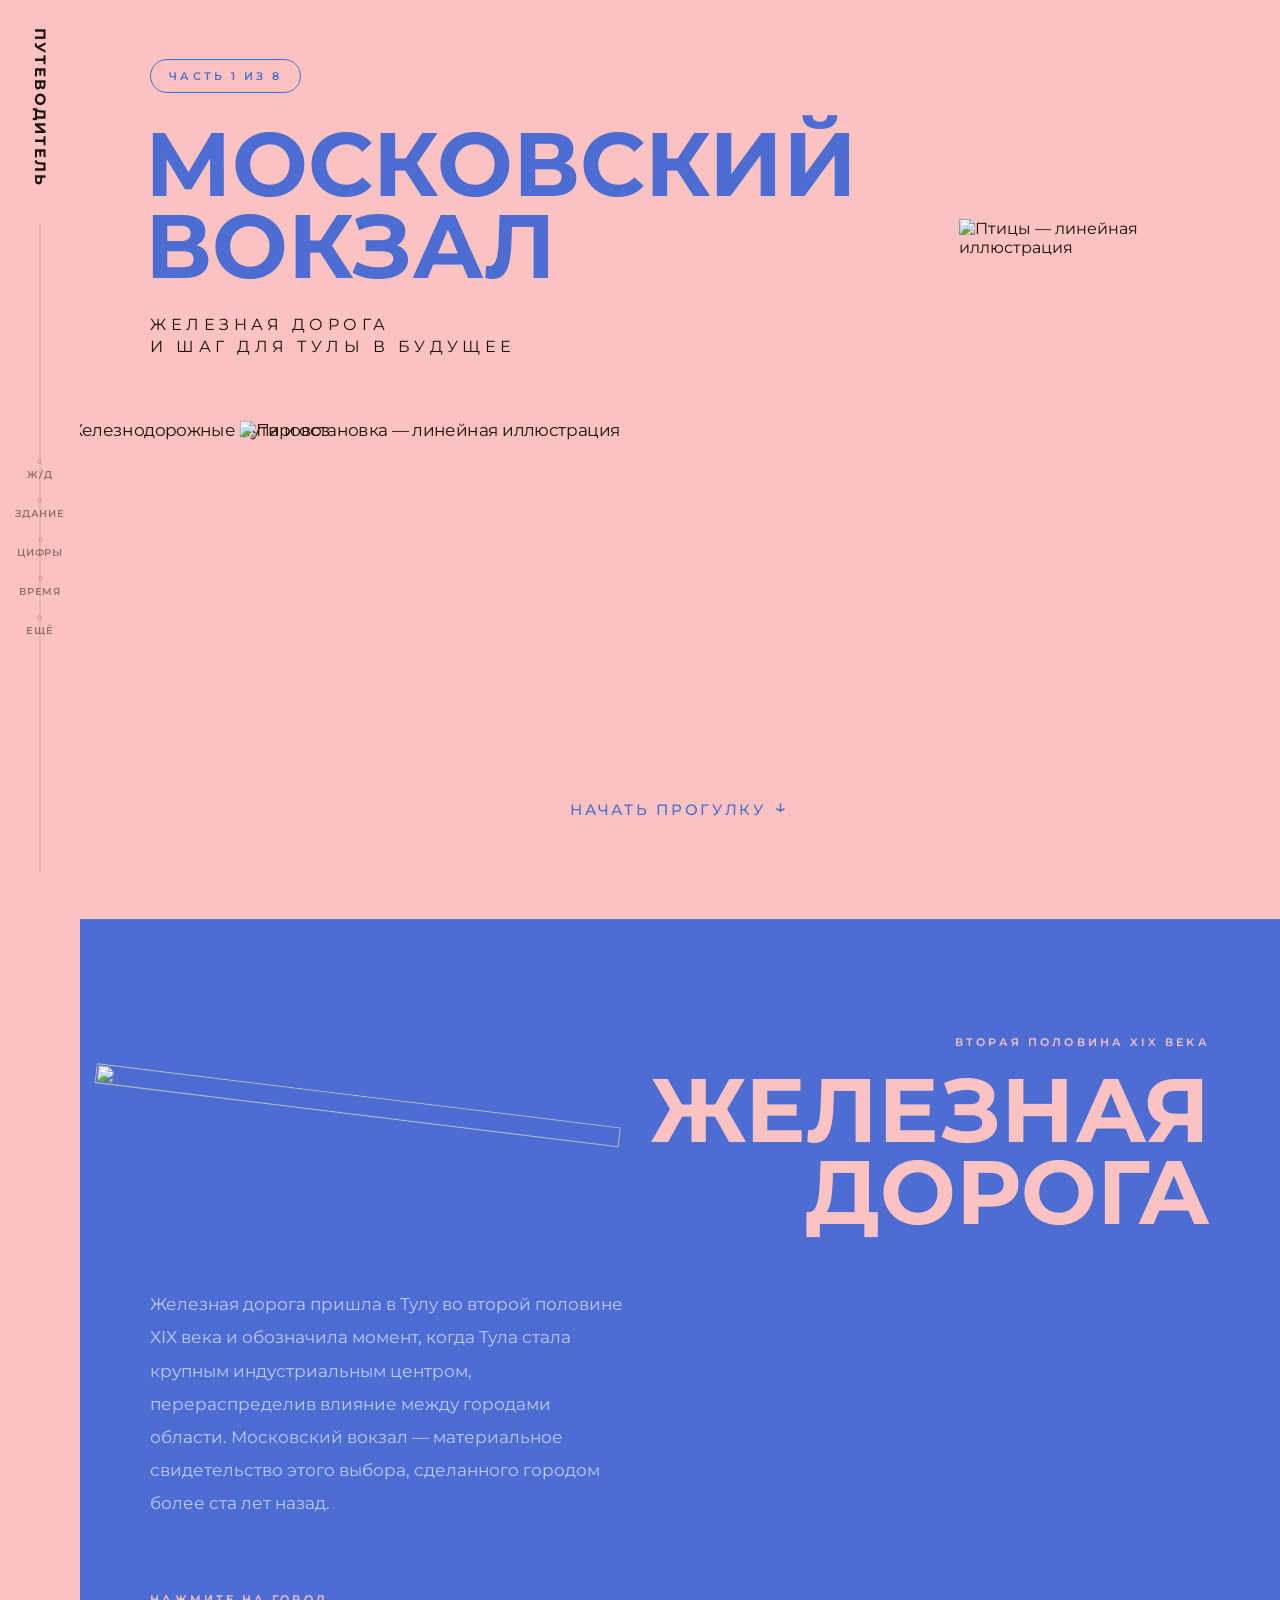
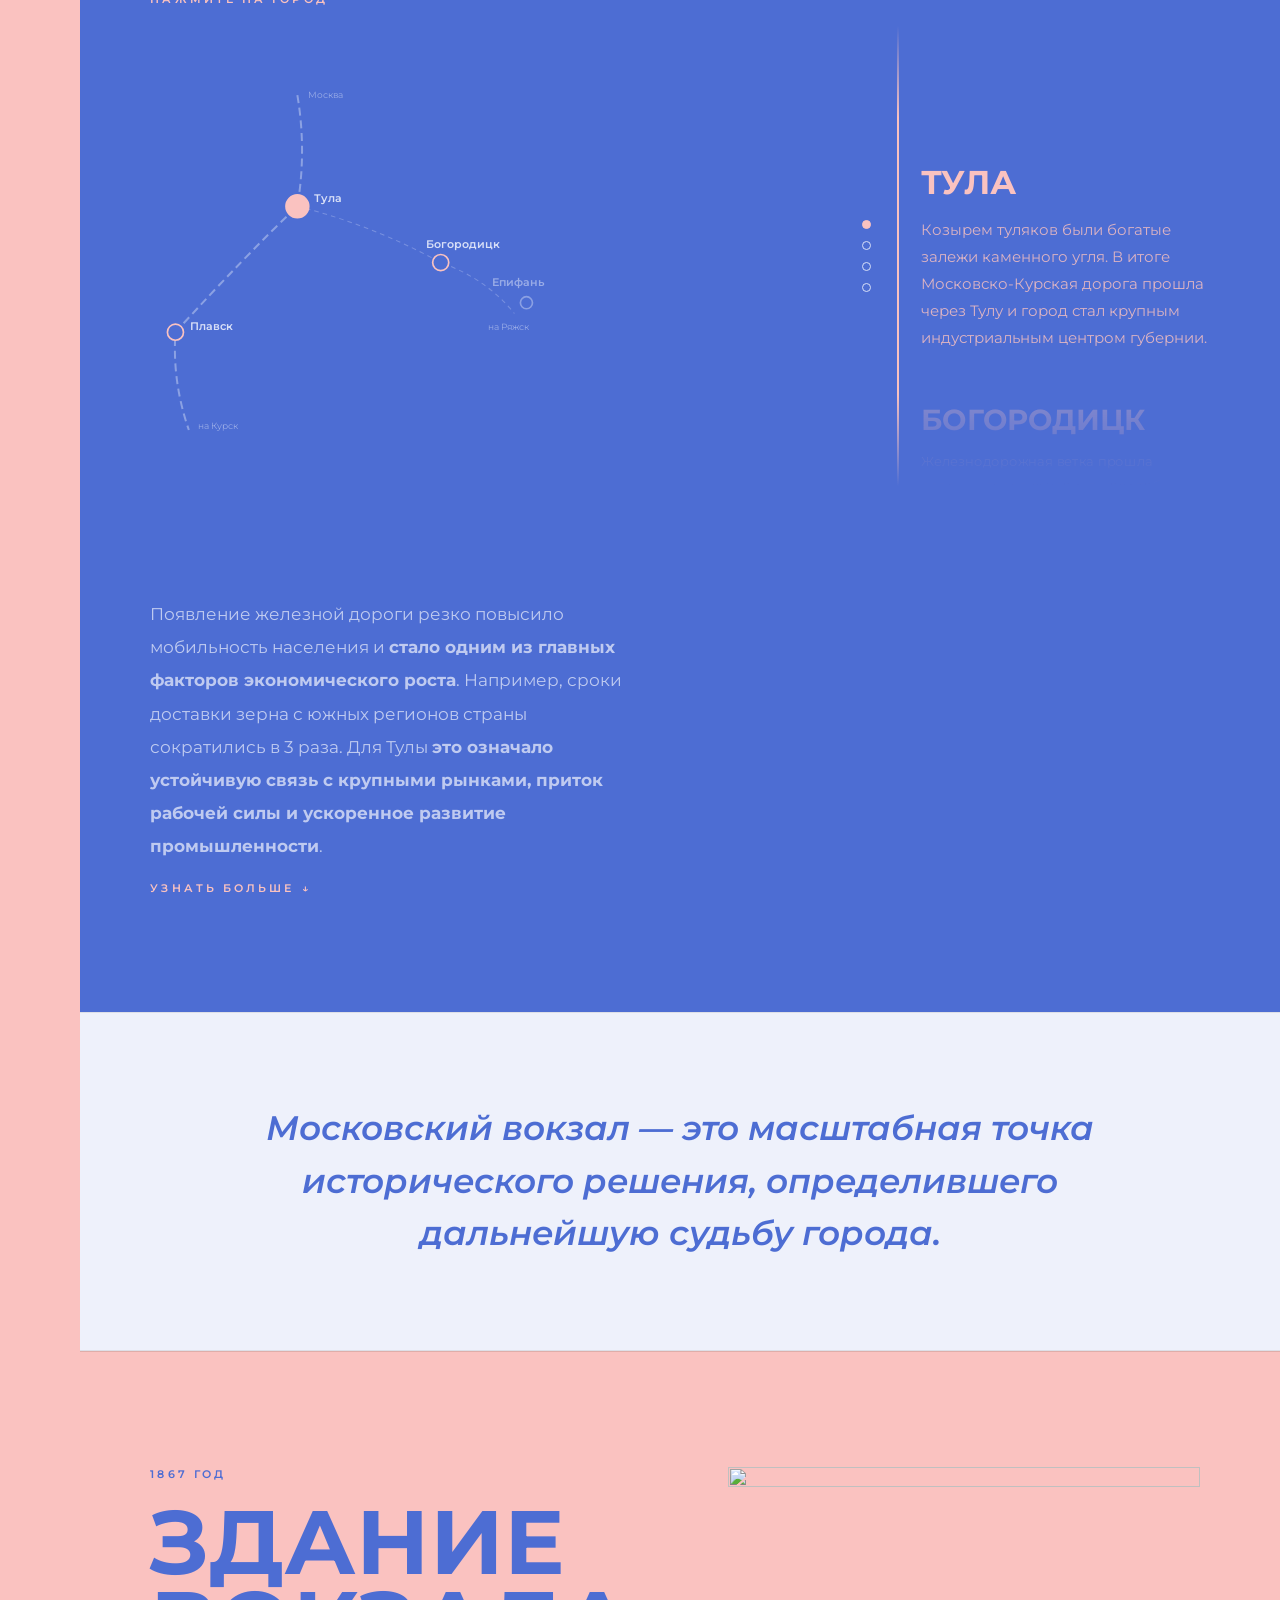
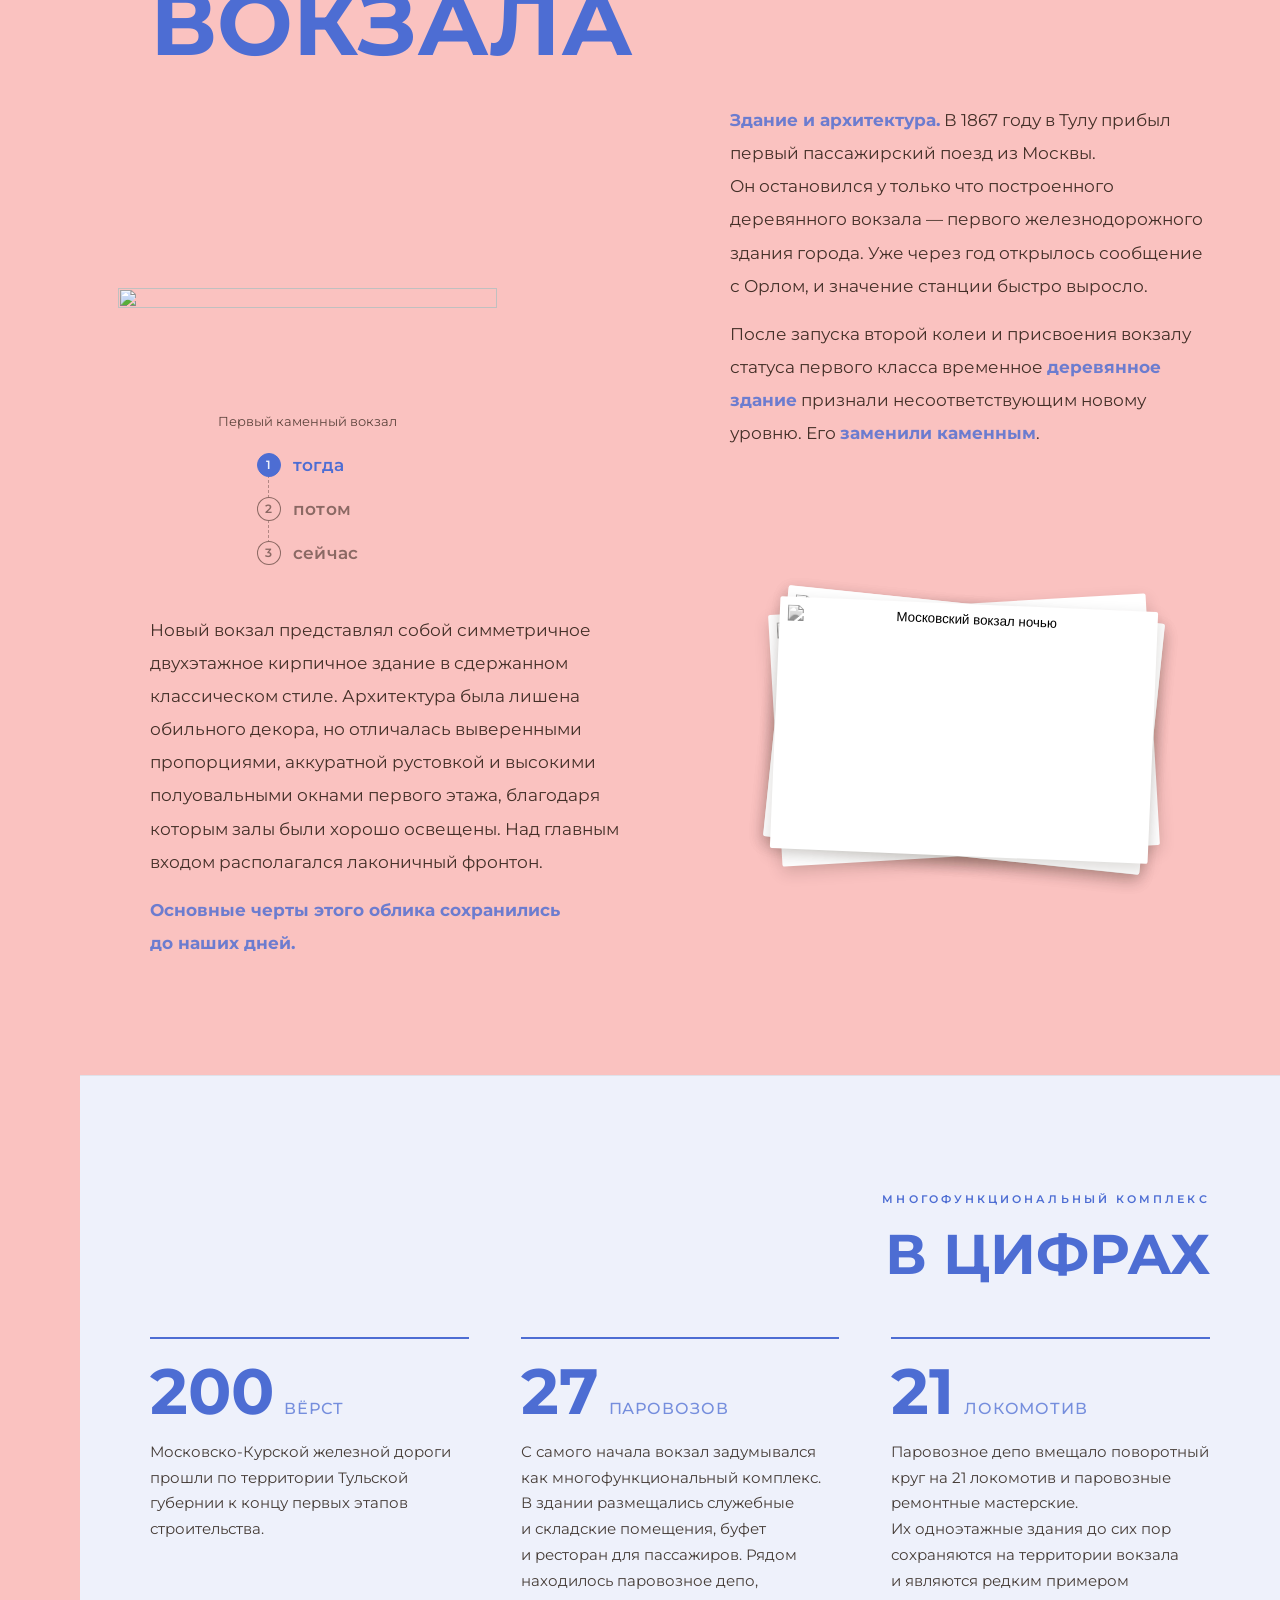
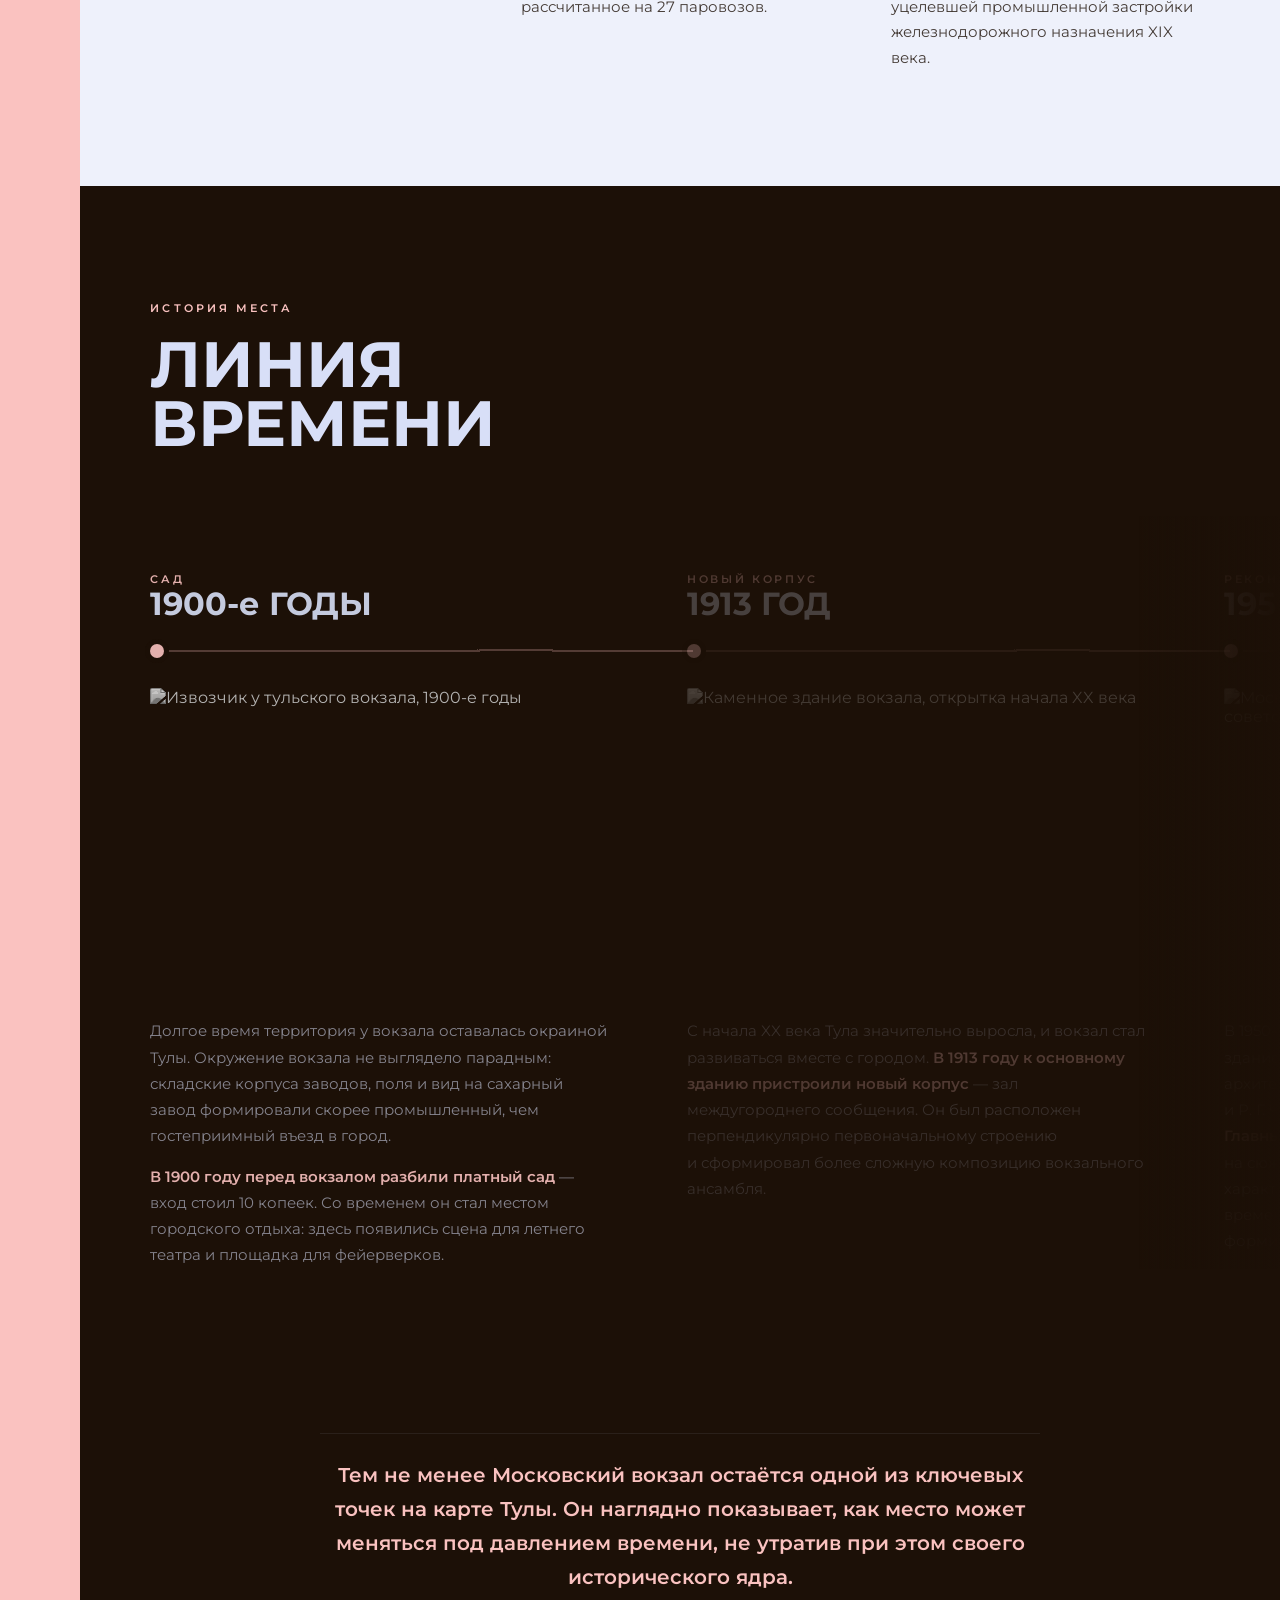
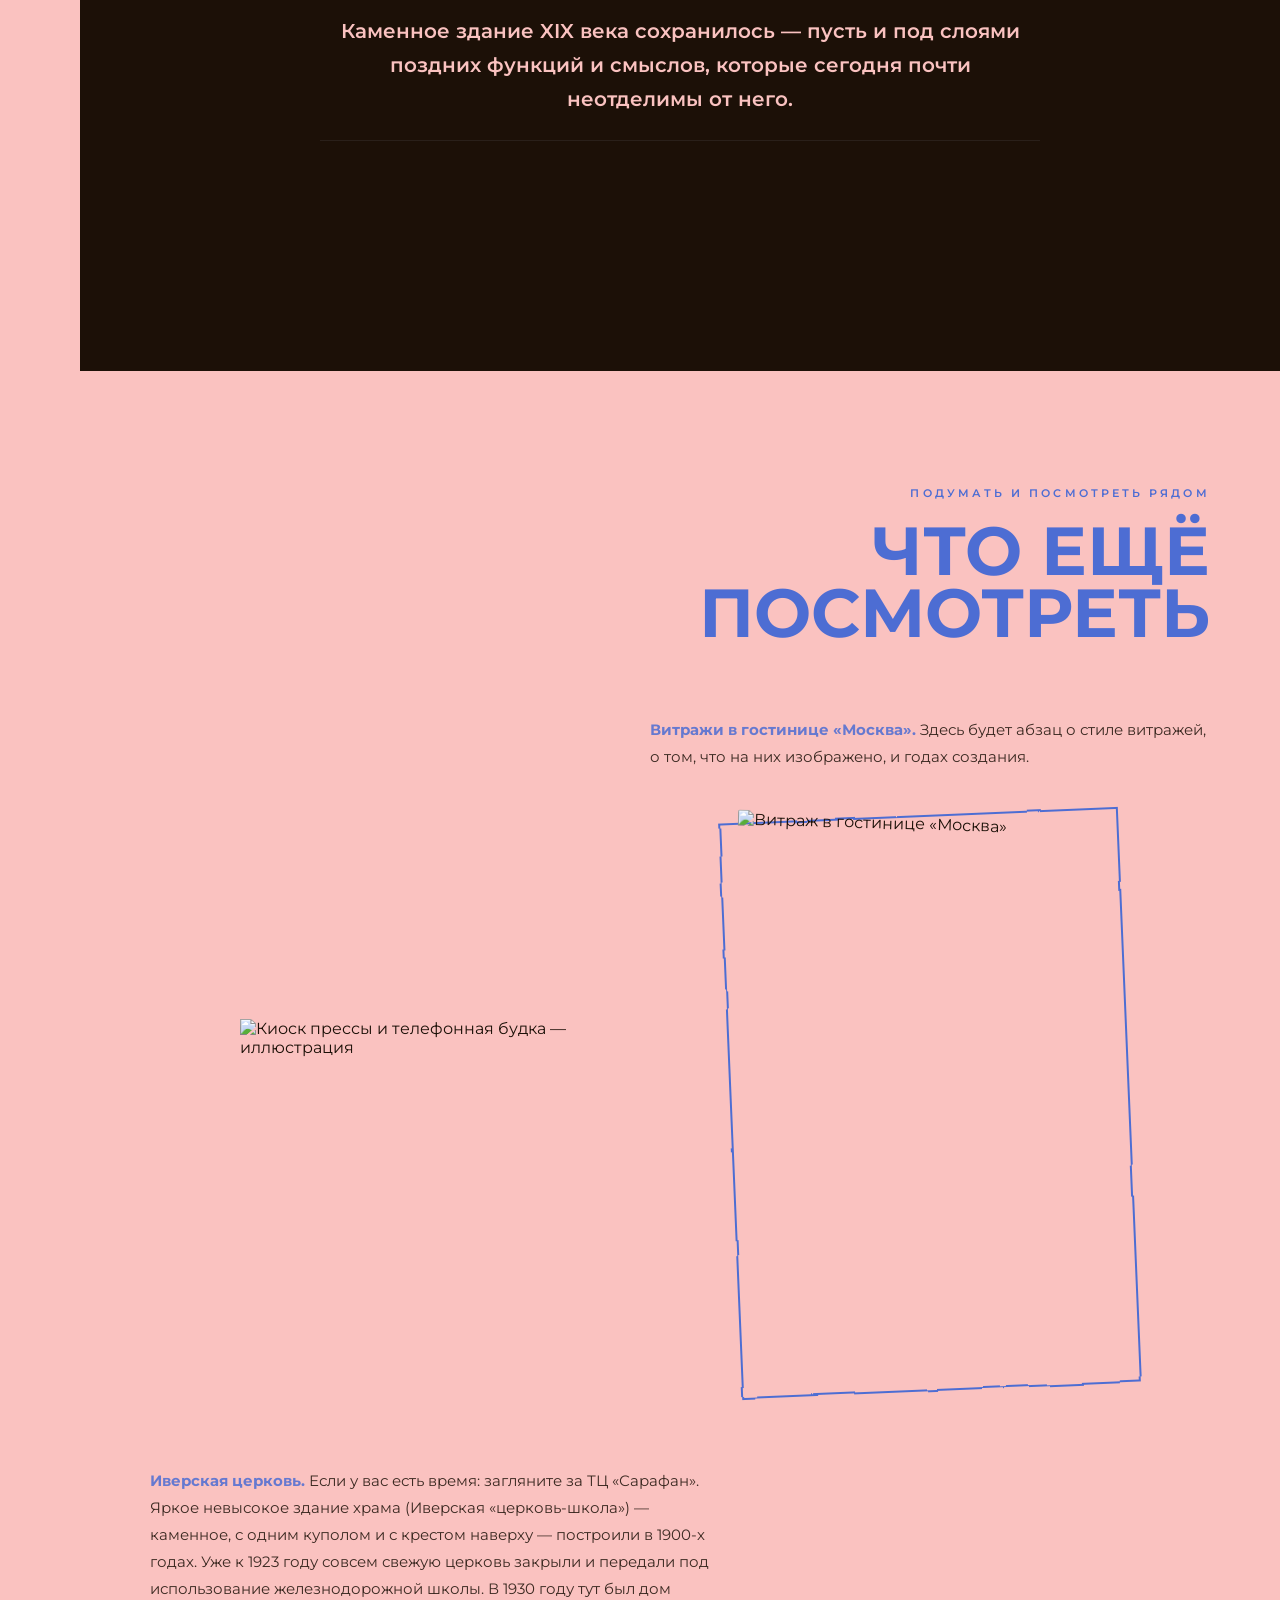
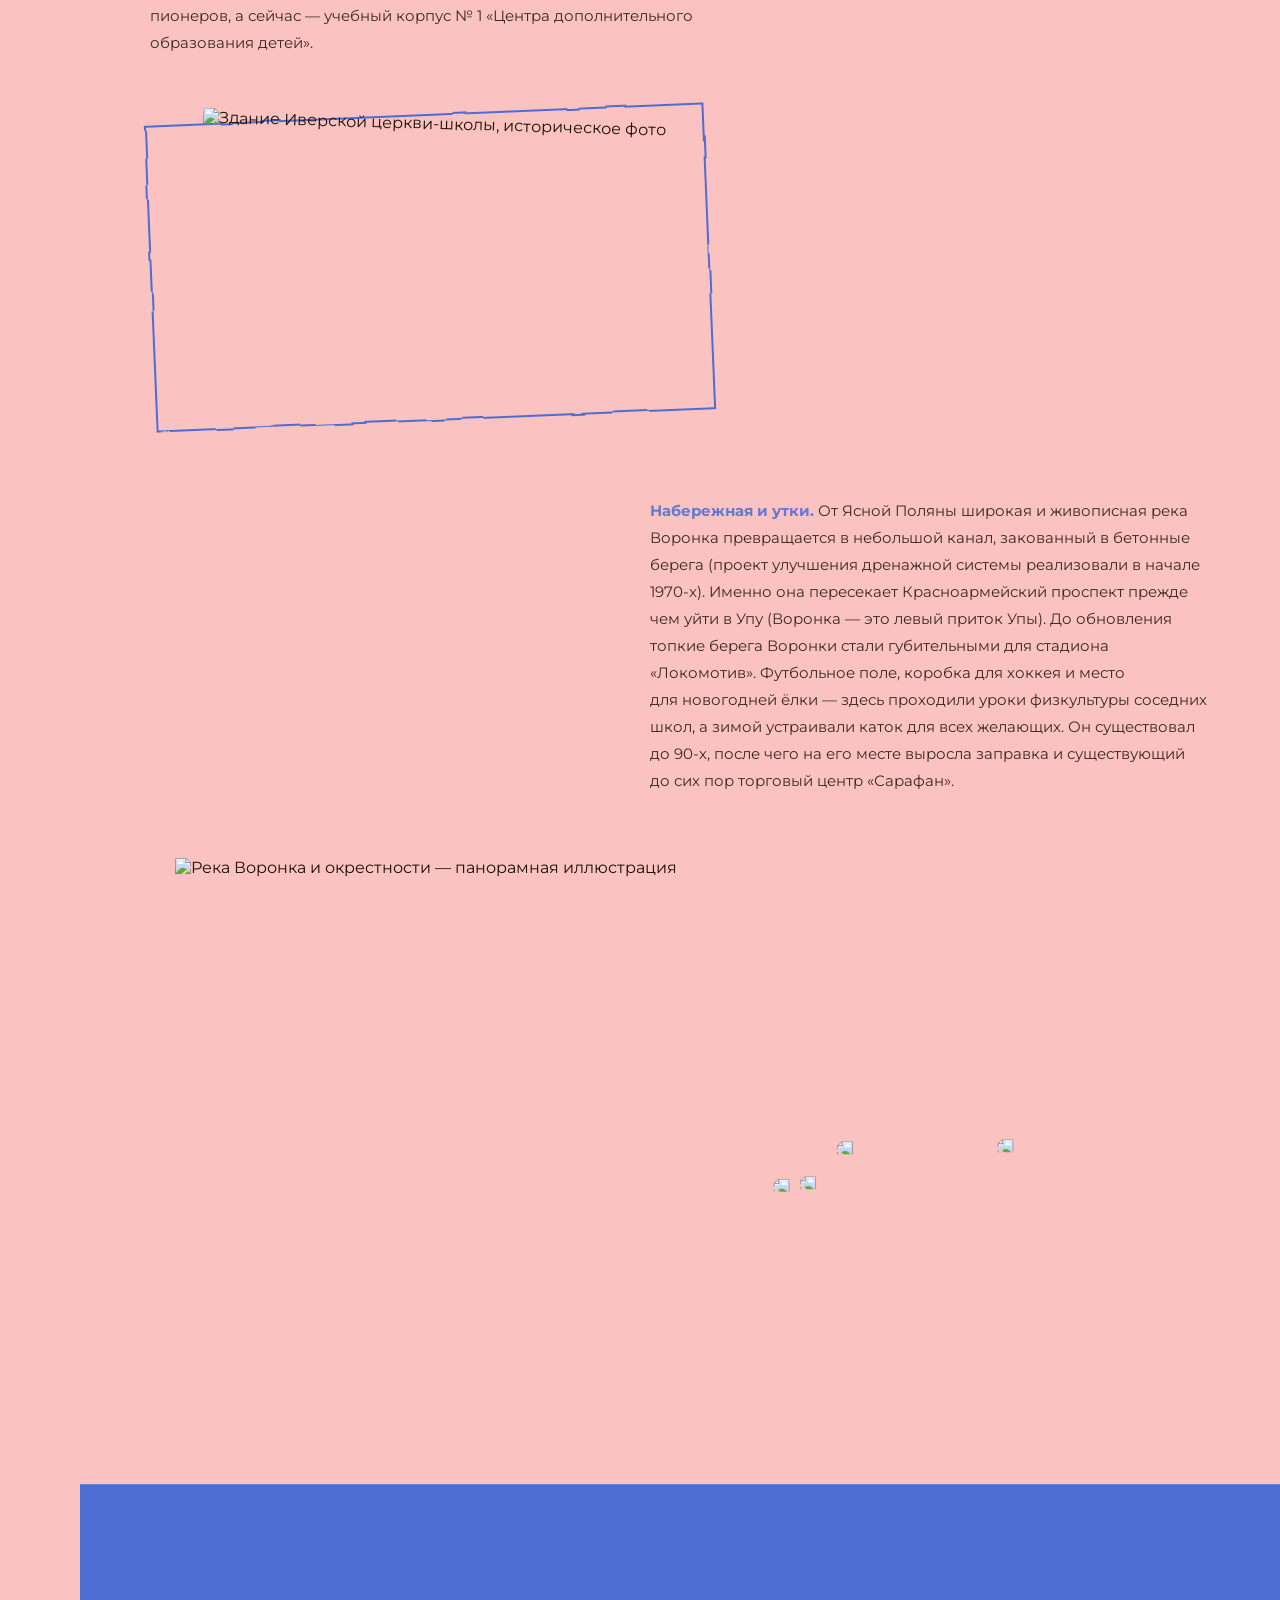
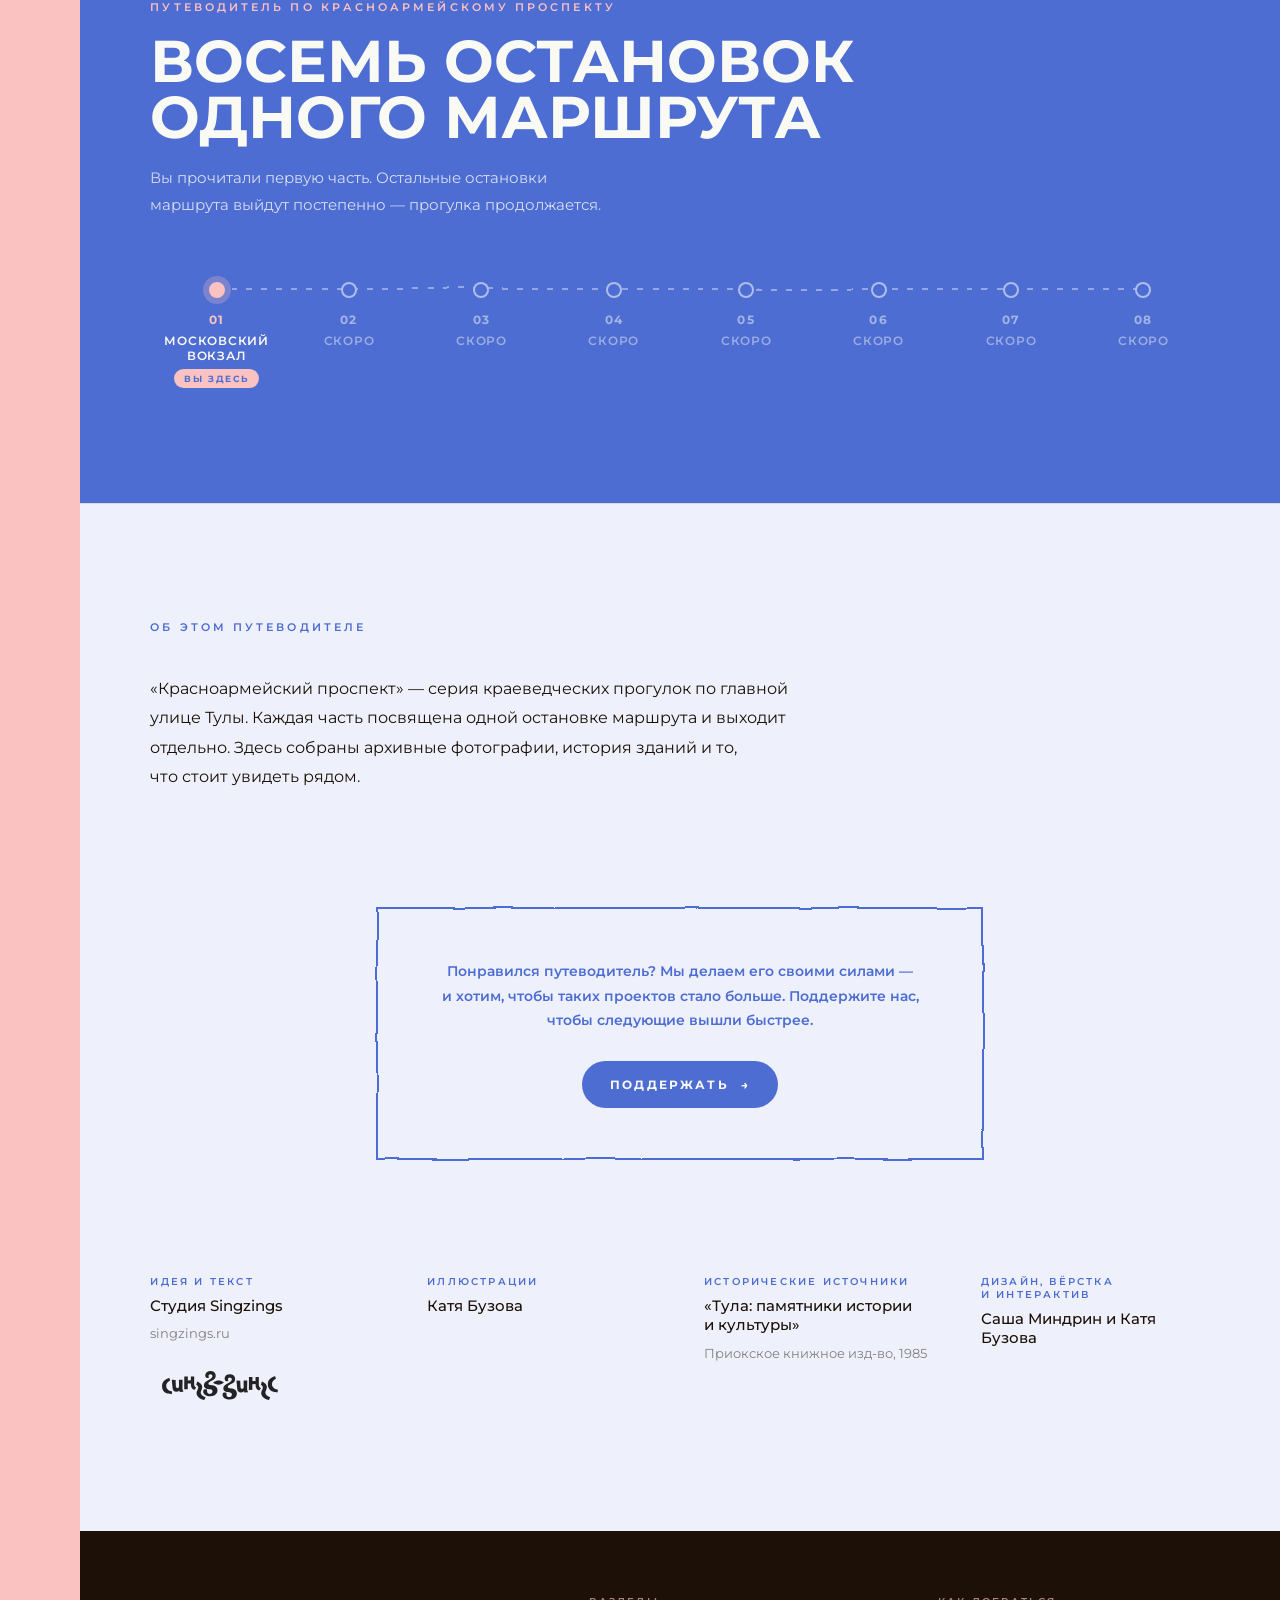
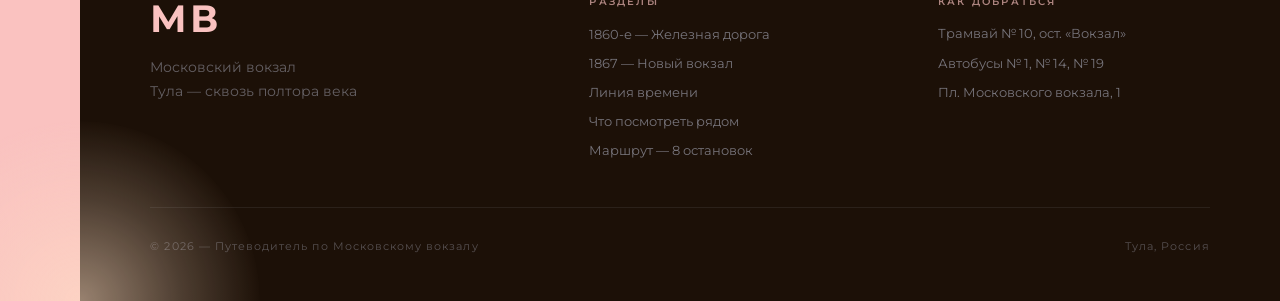
==== moskovskiy-vokzal.html @ 382c1ae6 "Мобильная «Что ещё посмотреть»: телефонная будка над текстом «Витражи» и по центру; donate-face боль" ====
<!DOCTYPE html>
<html lang="ru">
<head>
  <meta charset="UTF-8" />
  <meta name="viewport" content="width=device-width, initial-scale=1.0" />
  <title>Московский вокзал — Путеводитель по Туле</title>

  <meta name="description" content="Путеводитель по Московскому вокзалу Тулы: железная дорога как исторический выбор, архитектура вокзала и что посмотреть рядом." />
  <meta name="theme-color" content="#FAC2C0" />

  <meta property="og:type"        content="website" />
  <meta property="og:locale"      content="ru_RU" />
  <meta property="og:url"         content="https://sashamind.github.io/Guide_RedArmyAvenue/moskovskiy-vokzal.html" />
  <meta property="og:title"       content="Московский вокзал — Путеводитель по Туле" />
  <meta property="og:description" content="История железной дороги, архитектура вокзала и места рядом — путеводитель по главному железнодорожному узлу Тулы." />
  <meta property="og:image"       content="https://i.postimg.cc/1tGYNQ9s/vokzal-xix.jpg" />

  <meta name="twitter:card"        content="summary" />
  <meta name="twitter:title"       content="Московский вокзал — Путеводитель по Туле" />
  <meta name="twitter:description" content="История железной дороги, архитектура вокзала и места рядом." />

  <link rel="canonical" href="https://sashamind.github.io/Guide_RedArmyAvenue/moskovskiy-vokzal.html" />
  <link rel="icon" type="image/svg+xml" href="favicon.svg" />

  <link rel="preconnect" href="https://fonts.googleapis.com" />
  <link rel="preconnect" href="https://fonts.gstatic.com" crossorigin />
  <link rel="preconnect" href="https://i.postimg.cc" />
  <link rel="preconnect" href="https://vxxzyggeogbjxjlrhcus.supabase.co" />
  <link href="https://fonts.googleapis.com/css2?family=Montserrat:ital,wght@0,400;0,500;0,600;0,700;1,400;1,500;1,600&display=swap" rel="stylesheet" />
  <link rel="stylesheet" href="style.css?v=20260717za20" />

  <!-- Lottie (лёгкая SVG-сборка) — анимация птиц в hero -->
  <script src="https://cdnjs.cloudflare.com/ajax/libs/bodymovin/5.12.2/lottie_light.min.js" defer></script>

  <script type="application/ld+json">
  {
    "@context": "https://schema.org",
    "@type": "Article",
    "headline": "Московский вокзал — Путеводитель по Туле",
    "description": "История железной дороги, архитектура вокзала и места рядом — путеводитель по главному железнодорожному узлу Тулы.",
    "image": "https://i.postimg.cc/1tGYNQ9s/vokzal-xix.jpg",
    "inLanguage": "ru",
    "isPartOf": {
      "@type": "WebSite",
      "name": "Красноармейский проспект — Путеводитель по Туле",
      "url": "https://sashamind.github.io/Guide_RedArmyAvenue/"
    },
    "author": { "@type": "Organization", "name": "Студия Singzings", "url": "https://singzings.ru" },
    "about": {
      "@type": "TrainStation",
      "name": "Московский вокзал (Тула)",
      "address": { "@type": "PostalAddress", "addressLocality": "Тула", "streetAddress": "Пл. Московского вокзала, 1" }
    }
  }
  </script>
</head>
<body>

  <!-- SVG-фильтр: лёгкая кривизна линии таймлайна -->
  <svg width="0" height="0" class="svg-defs" aria-hidden="true" focusable="false">
    <filter id="tlWobble" x="-400%" y="-1%" width="900%" height="102%" color-interpolation-filters="sRGB">
      <feTurbulence type="fractalNoise" baseFrequency="0.008" numOctaves="2" seed="5" result="n" />
      <feDisplacementMap in="SourceGraphic" in2="n" scale="6" xChannelSelector="R" yChannelSelector="G" />
    </filter>
    <!-- лёгкая кривизна для горизонтальной линии маршрута (запас по вертикали) -->
    <filter id="routeWobble" x="-1%" y="-2000%" width="102%" height="4100%" color-interpolation-filters="sRGB">
      <feTurbulence type="fractalNoise" baseFrequency="0.006" numOctaves="2" seed="7" result="n" />
      <feDisplacementMap in="SourceGraphic" in2="n" scale="7" xChannelSelector="R" yChannelSelector="G" />
    </filter>
    <!-- совсем мягкая кривизна для линии таймлайна: не уводит линию из центров точек -->
    <filter id="tlWobbleH" x="-1%" y="-2000%" width="102%" height="4100%" color-interpolation-filters="sRGB">
      <feTurbulence type="fractalNoise" baseFrequency="0.004" numOctaves="2" seed="7" result="n" />
      <feDisplacementMap in="SourceGraphic" in2="n" scale="3" xChannelSelector="R" yChannelSelector="G" />
    </filter>
    <!-- лёгкий дисплейсмент для маленькой стрелки-подсказки -->
    <filter id="arrowWobble" x="-30%" y="-60%" width="160%" height="220%" color-interpolation-filters="sRGB">
      <feTurbulence type="fractalNoise" baseFrequency="0.022" numOctaves="2" seed="4" result="n" />
      <feDisplacementMap in="SourceGraphic" in2="n" scale="2.5" xChannelSelector="R" yChannelSelector="G" />
    </filter>
    <!-- «от руки» дрожь линии для бабла-овала -->
    <filter id="bubbleWobble" x="-15%" y="-15%" width="130%" height="130%" color-interpolation-filters="sRGB">
      <feTurbulence type="fractalNoise" baseFrequency="0.02" numOctaves="2" seed="9" result="n" />
      <feDisplacementMap in="SourceGraphic" in2="n" scale="3.5" xChannelSelector="R" yChannelSelector="G" />
    </filter>
  </svg>

  <a class="skip-link" href="#content">К содержанию</a>

  <!-- NAV -->
  <nav class="nav" id="nav">
    <div class="nav__inner">
      <a class="nav__logo" href="index.html" aria-label="К началу маршрута">Путеводитель</a>
      <ul class="nav__links">
        <li><a href="#s1860">Ж/Д</a></li>
        <li><a href="#s1867">Здание</a></li>
        <li><a href="#figures">Цифры</a></li>
        <li><a href="#timeline">Время</a></li>
        <li><a href="#nearby">Ещё</a></li>
      </ul>
      <button class="nav__burger" id="navBurger" aria-label="Меню" aria-expanded="false">
        <span></span><span></span><span></span>
      </button>
    </div>
    <div class="nav__progress" id="navProgress"></div>
  </nav>

  <!-- ═══════════════════════════════════════ HERO -->
  <section class="hero" id="content">
    <div class="hero__left">
      <span class="label" data-animate="fade-up" data-delay="1">Часть 1 из 8</span>
      <h1 class="hero__title" data-animate="fade-up" data-delay="2">
        Московский<br>вокзал
      </h1>
      <p class="hero__sub" data-animate="fade-up" data-delay="3">Железная дорога<br>и шаг для Тулы <br class="br-m">в будущее</p>
    </div>
    <figure class="hero__band" data-imgnum="1">
      <div class="hero__band-inner">
        <img class="hero__band-img" src="https://vxxzyggeogbjxjlrhcus.supabase.co/storage/v1/object/public/images/railway-track-and-stop.png" alt="Железнодорожные пути и остановка — линейная иллюстрация" />
        <span class="hero__train" data-imgnum="2">
          <span class="hero__train-mover">
            <img class="hero__train-img" src="https://vxxzyggeogbjxjlrhcus.supabase.co/storage/v1/object/public/images/train.png?v=2" alt="Паровоз" />
            <!-- сюда JS кладёт Lottie-оверлей .hero__train-anim -->
          </span>
        </span>
      </div>
    </figure>
    <figure class="hero__birds">
      <img src="https://vxxzyggeogbjxjlrhcus.supabase.co/storage/v1/object/public/images/birds.png?v=2" alt="Птицы — линейная иллюстрация" />
    </figure>
    <a class="hero__cta" href="#s1860">
      <span class="hero__cta-label">Начать прогулку</span>
      <span class="hero__cta-arrow" aria-hidden="true">→</span>
    </a>
  </section>

  <!-- ═══════════════════════════════════════ 1860-е: Железная дорога -->
  <section class="era era--flip" id="s1860">
    <div class="era__inner container">
      <div class="era__date">
        <span class="label" data-animate="fade-up">Вторая половина XIX века</span>
        <div class="t-era-title" data-animate="fade-up" data-delay="1">
          Железная<br>дорога
        </div>
      </div>
      <figure class="era__rails" aria-hidden="true" data-animate="fade-up">
        <img src="https://vxxzyggeogbjxjlrhcus.supabase.co/storage/v1/object/public/images/rails-sketch.png" alt="" loading="lazy" width="1108" height="168" />
      </figure>
      <div class="era__content">
        <div class="era__body" data-animate="fade-up">
          <p>
            Железная дорога пришла в Тулу во второй половине XIX века и обозначила
            момент, когда Тула стала крупным индустриальным центром, перераспределив
            влияние между городами области. Московский вокзал — материальное
            свидетельство этого выбора, сделанного городом более ста лет назад.
          </p>
        </div>
      </div>
    </div>

    <!-- схема: дорога решила судьбу городов -->
    <div class="container gub-embed">
      <span class="label" data-animate="fade-up">Нажмите на город</span>
      <div class="gub-map__inner" data-animate="fade-up" data-delay="1">
        <svg class="gub-map__svg" viewBox="100 0 640 540" role="group" aria-label="Схема Московско-Курской железной дороги через Тульскую губернию">
          <!-- main railway: Москва — Тула — Сергиево(Плавск) — Курск -->
          <path class="gub-rail" d="M320 30 Q334 113 320 196 Q244 268 138 384 Q133 458 158 530" />
          <!-- eastern branch near Богородицк -->
          <path class="gub-rail gub-rail--thin" d="M320 196 Q432 224 534 280 Q602 304 644 356" />
          <text x="336" y="35" class="gub-label gub-label--minor">Москва</text>
          <text x="172" y="528" class="gub-label gub-label--minor">на Курск</text>
          <text x="604" y="380" class="gub-label gub-label--minor">на Ряжск</text>

          <!-- cities -->
          <g class="gub-city is-active" data-city="tula" tabindex="0" role="button" aria-label="Тула">
            <circle cx="320" cy="196" r="17" class="gub-dot" />
            <text x="345" y="190" class="gub-label">Тула</text>
          </g>
          <g class="gub-city" data-city="plavsk" tabindex="0" role="button" aria-label="Плавск">
            <circle cx="138" cy="384" r="12" class="gub-dot" />
            <text x="160" y="380" class="gub-label">Плавск</text>
          </g>
          <g class="gub-city" data-city="bogorodick" tabindex="0" role="button" aria-label="Богородицк">
            <circle cx="534" cy="280" r="12" class="gub-dot" />
            <text x="512" y="258" class="gub-label">Богородицк</text>
          </g>
          <g class="gub-city gub-city--faded" data-city="epifan" tabindex="0" role="button" aria-label="Епифань">
            <circle cx="662" cy="340" r="9" class="gub-dot" />
            <text x="610" y="315" class="gub-label">Епифань</text>
          </g>
        </svg>
        <div class="gub-map__info gub-info" aria-live="polite">
          <div class="gub-info__viewport">
          <div class="gub-info__track" id="gubTrack">
            <button type="button" class="gub-info__item is-active" data-city="tula">
              <span class="gub-map__city">Тула</span>
              <span class="gub-map__text">
                Козырем туляков были богатые залежи каменного угля. В итоге
                Московско-Курская дорога прошла через Тулу и город стал крупным
                индустриальным центром губернии.
              </span>
            </button>
            <button type="button" class="gub-info__item" data-city="bogorodick">
              <span class="gub-map__city">Богородицк</span>
              <span class="gub-map__text">
                Железнодорожная ветка прошла рядом — город сохранил масштаб
                и статус. В конце XIX века Богородицк и Епифань были сопоставимы,
                но их судьбы разошлись.
              </span>
            </button>
            <button type="button" class="gub-info__item" data-city="epifan">
              <span class="gub-map__city">Епифань</span>
              <span class="gub-map__text">
                Дорога обошла Епифань стороной. Город, сопоставимый
                с Богородицком в конце XIX века, постепенно угас и со временем
                превратился в посёлок.
              </span>
            </button>
            <button type="button" class="gub-info__item" data-city="plavsk">
              <span class="gub-map__city">Плавск</span>
              <span class="gub-map__text">
                Здесь была лишь станция «Сергиево» в селе Крапивенского уезда.
                После прокладки железнодорожных путей село выросло в современный
                город Плавск.
              </span>
            </button>
          </div>
          </div>
          <div class="gub-info__dots" aria-hidden="true">
            <button type="button" class="gub-info__dot is-active" data-city="tula" tabindex="-1"></button>
            <button type="button" class="gub-info__dot" data-city="bogorodick" tabindex="-1"></button>
            <button type="button" class="gub-info__dot" data-city="epifan" tabindex="-1"></button>
            <button type="button" class="gub-info__dot" data-city="plavsk" tabindex="-1"></button>
          </div>
        </div>
      </div>
    </div>

    <!-- итог: что дорога дала Туле -->
    <div class="container gub-after">
      <div class="era__body" data-animate="fade-up">
        <p>
          Появление железной дороги резко повысило мобильность населения
          и <strong>стало одним из главных факторов экономического роста</strong>. Например,
          сроки доставки зерна с южных регионов страны сократились в 3 раза.
          Для Тулы <strong>это означало устойчивую связь с крупными рынками, приток
          рабочей силы и ускоренное развитие промышленности</strong>.
        </p>
        <div class="expand" id="gubMore">
          <div class="expand__inner">
            <p>
              Слух о том, что железнодорожные пути могут пройти через Калугу
              (вместо Тулы), сподвиг дворянство и купечество Белёвского,
              Богородицкого, Одоевского, Чернского, Венёвского уездов и Тулы
              писать главному управляющему путей сообщения и императору
              о необходимости дороги именно здесь.
            </p>
          </div>
        </div>
        <button type="button" class="expand-toggle" id="gubMoreBtn" aria-expanded="false" aria-controls="gubMore">
          <span class="expand-toggle__label">Узнать больше</span>
          <span class="expand-toggle__arrow" aria-hidden="true">↓</span>
        </button>
      </div>
    </div>
  </section>

  <!-- QUOTE -->
  <div class="quote-block quote-block--statement">
    <div class="container">
      <blockquote class="quote" data-animate="grow-in">
        <p>Московский вокзал — это масштабная точка исторического решения,
        определившего дальнейшую судьбу города.</p>
      </blockquote>
    </div>
  </div>

  <!-- ═══════════════════════════════════════ 1867: Архитектура вокзала -->
  <section class="era" id="s1867">
    <div class="era__inner container">
      <div class="era__date">
        <span class="label" data-animate="fade-up">1867 год</span>
        <div class="t-era-title" data-animate="fade-up" data-delay="1">
          Здание<br>вокзала
        </div>
        <figure class="era__portico" data-animate="grow-in">
          <div class="portico-stack" id="porticoStack">
            <!-- базовый слой: виден всегда, под всеми остальными -->
            <img class="portico-base"
              src="https://vxxzyggeogbjxjlrhcus.supabase.co/storage/v1/object/public/images/vokzal-build-5.svg"
              alt="" width="2370" height="950" loading="lazy" />
            <img class="portico-layer is-on" data-step="1"
              src="https://vxxzyggeogbjxjlrhcus.supabase.co/storage/v1/object/public/images/vokzal-build-1.png?v=2"
              alt="" width="2370" height="950" loading="lazy" />
            <img class="portico-layer" data-step="2"
              src="https://vxxzyggeogbjxjlrhcus.supabase.co/storage/v1/object/public/images/vokzal-build-2.png"
              alt="" width="2370" height="950" loading="lazy" />
            <img class="portico-layer" data-step="3"
              src="https://vxxzyggeogbjxjlrhcus.supabase.co/storage/v1/object/public/images/vokzal-build-3.png"
              alt="" width="2370" height="950" loading="lazy" />
          </div>
          <p class="portico-caption" id="porticoCaption">Первый каменный вокзал</p>
          <div class="portico-steps" id="porticoSteps" role="tablist" aria-label="Этапы облика вокзала">
            <button type="button" class="portico-step is-active" data-step="1" role="tab" aria-selected="true"
              data-caption="Первый каменный вокзал">
              <span class="portico-step__num">1</span><span class="portico-step__lbl">тогда</span>
            </button>
            <button type="button" class="portico-step" data-step="2" role="tab" aria-selected="false"
              data-caption="Здание сделали больше">
              <span class="portico-step__num">2</span><span class="portico-step__lbl">потом</span>
            </button>
            <button type="button" class="portico-step" data-step="3" role="tab" aria-selected="false"
              data-caption="В правой части здания сделали пристройку">
              <span class="portico-step__num">3</span><span class="portico-step__lbl">сейчас</span>
            </button>
          </div>
        </figure>
        <div class="era__body portico-note" data-animate="fade-up">
          <p>
            Новый вокзал представлял собой симметричное двухэтажное кирпичное
            здание в сдержанном классическом стиле. Архитектура была лишена
            обильного декора, но отличалась выверенными пропорциями, аккуратной
            рустовкой и высокими полуовальными окнами первого этажа, благодаря
            которым залы были хорошо освещены. Над главным входом располагался
            лаконичный фронтон.
          </p>
          <p><strong class="t-accent">Основные черты этого облика сохранились до наших дней.</strong></p>
        </div>
      </div>
      <div class="era__content">
        <figure class="era__figure era__figure--ill" data-animate="grow-in">
          <img
            src="https://vxxzyggeogbjxjlrhcus.supabase.co/storage/v1/object/public/images/vokzal-build.png?v=2"
            alt=""
            width="2370" height="950"
            loading="lazy"
          />
        </figure>
        <div class="era__body" data-animate="fade-up">
          <p>
            <strong class="t-accent">Здание и архитектура.</strong> В 1867 году в Тулу прибыл
            первый пассажирский поезд из Москвы. Он остановился у только что
            построенного деревянного вокзала — первого железнодорожного здания
            города. Уже через год открылось сообщение с Орлом, и значение
            станции быстро выросло.
          </p>
          <p>
            После запуска второй колеи и присвоения вокзалу статуса первого
            класса временное <strong class="t-accent">деревянное здание</strong> признали несоответствующим
            новому уровню. Его <strong class="t-accent">заменили каменным</strong>.
          </p>
        </div>

        <!-- галерея-стопка: наведи — разъезжается, клик — крупно -->
        <div class="stack-gallery" id="stackGallery" data-animate="fade-up"
             aria-label="Галерея исторических фотографий">
          <button type="button" class="stack-card" data-full="https://vxxzyggeogbjxjlrhcus.supabase.co/storage/v1/object/public/images/vokzal-xix.webp">
            <img src="https://vxxzyggeogbjxjlrhcus.supabase.co/storage/v1/object/public/images/vokzal-xix.webp" alt="Московский вокзал, XIX век" loading="lazy" />
          </button>
          <button type="button" class="stack-card" data-full="https://vxxzyggeogbjxjlrhcus.supabase.co/storage/v1/object/public/images/vokzal-night.webp">
            <img src="https://vxxzyggeogbjxjlrhcus.supabase.co/storage/v1/object/public/images/vokzal-night.webp" alt="Московский вокзал ночью" loading="lazy" />
          </button>
          <button type="button" class="stack-card" data-full="https://vxxzyggeogbjxjlrhcus.supabase.co/storage/v1/object/public/images/railway-kursky.webp">
            <img src="https://vxxzyggeogbjxjlrhcus.supabase.co/storage/v1/object/public/images/railway-kursky.webp" alt="Курская железная дорога" loading="lazy" />
          </button>
          <button type="button" class="stack-card" data-full="https://vxxzyggeogbjxjlrhcus.supabase.co/storage/v1/object/public/images/portik-1950s.webp">
            <img src="https://vxxzyggeogbjxjlrhcus.supabase.co/storage/v1/object/public/images/portik-1950s.webp" alt="Портик вокзала, 1950-е" loading="lazy" />
          </button>
        </div>
      </div>
    </div>
  </section>

  <!-- лайтбокс для галереи -->
  <div class="lightbox" id="lightbox" hidden aria-hidden="true">
    <button type="button" class="lightbox__close" id="lightboxClose" aria-label="Закрыть">×</button>
    <img class="lightbox__img" id="lightboxImg" src="" alt="" />
  </div>

  <!-- MULTIFUNCTIONAL COMPLEX: вокзал в цифрах -->
  <div class="figures-block bg-cream" id="figures">
    <div class="container">
      <div class="figures-block__head">
        <span class="label" data-animate="fade-up">Многофункциональный комплекс</span>
        <h3 class="figures-block__title" data-animate="fade-up" data-delay="1">
          В цифрах
        </h3>
      </div>
      <div class="figures" data-animate="stagger">
        <div class="figure">
          <div class="figure__num">
            <span data-counter="200">0</span><span class="figure__unit">вёрст</span>
          </div>
          <p class="figure__text">
            Московско-Курской железной дороги прошли по территории Тульской
            губернии к концу первых этапов строительства.
          </p>
        </div>
        <div class="figure">
          <div class="figure__num">
            <span data-counter="27">0</span><span class="figure__unit">паровозов</span>
          </div>
          <p class="figure__text">
            С самого начала вокзал задумывался как многофункциональный комплекс.
            В здании размещались служебные и складские помещения, буфет и ресторан
            для пассажиров. Рядом находилось паровозное депо, рассчитанное
            на 27 паровозов.
          </p>
        </div>
        <div class="figure">
          <div class="figure__num">
            <span data-counter="21">0</span><span class="figure__unit">локомотив</span>
          </div>
          <p class="figure__text">
            Паровозное депо вмещало поворотный круг на 21 локомотив и паровозные
            ремонтные мастерские. Их одноэтажные здания до сих пор сохраняются
            на территории вокзала и являются редким примером уцелевшей
            промышленной застройки железнодорожного назначения XIX века.
          </p>
        </div>
      </div>
    </div>
  </div>

  <!-- ═══════════════════════════════════════ ХРОНОЛОГИЯ (portraits-style) -->
  <section class="portraits bg-dark" id="timeline">
    <div class="container">
      <header class="portraits__hdr">
        <span class="label" data-animate="fade-up">История места</span>
        <h2 class="portraits__title" data-animate="fade-up" data-delay="1">
          Линия<br>времени
        </h2>
      </header>
      <div class="timeline-wrap">
      <div class="timeline" data-animate="stagger">

        <!-- 1900-е: окраина → платный сад -->
        <div class="tl-item">
          <div class="tl-item__head">
            <span class="tl-item__year">1900-<span class="lc">е</span> годы</span>
            <h3 class="tl-item__title">Сад</h3>
          </div>
          <div class="tl-item__marker"><span class="tl-item__dot"></span></div>
          <figure class="tl-item__figure">
            <picture>
              <source srcset="https://i.postimg.cc/FR5BRRX0/sad-1900.webp" type="image/webp" />
              <img src="https://i.postimg.cc/zBZcBBYH/sad-1900.jpg"
                   alt="Извозчик у тульского вокзала, 1900-е годы"
                   width="914" height="639" loading="lazy" />
            </picture>
          </figure>
          <div class="tl-item__text">
            <p>
              Долгое время территория у&nbsp;вокзала оставалась окраиной Тулы.
              Окружение вокзала не&nbsp;выглядело парадным: складские корпуса
              заводов, поля и&nbsp;вид на&nbsp;сахарный завод формировали скорее
              промышленный, чем гостеприимный въезд в&nbsp;город.
            </p>
            <p>
              <strong class="tl-hl">В&nbsp;1900 году перед вокзалом разбили платный
              сад</strong> — вход стоил
              10&nbsp;копеек. Со&nbsp;временем он&nbsp;стал местом городского отдыха:
              здесь появились сцена для&nbsp;летнего театра и&nbsp;площадка
              для&nbsp;фейерверков.
            </p>
          </div>
        </div>

        <!-- 1913: новый корпус -->
        <div class="tl-item">
          <div class="tl-item__head">
            <span class="tl-item__year">1913 год</span>
            <h3 class="tl-item__title">Новый корпус</h3>
          </div>
          <div class="tl-item__marker"><span class="tl-item__dot"></span></div>
          <figure class="tl-item__figure">
            <picture>
              <source srcset="https://i.postimg.cc/vTG2rNmk/vokzal-xix.webp" type="image/webp" />
              <img src="https://i.postimg.cc/1tGYNQ9s/vokzal-xix.jpg"
                   alt="Каменное здание вокзала, открытка начала XX века"
                   width="1478" height="910" loading="lazy" />
            </picture>
          </figure>
          <div class="tl-item__text">
            <p>
              С&nbsp;начала XX&nbsp;века Тула значительно выросла, и&nbsp;вокзал стал
              развиваться вместе с&nbsp;городом. <strong class="tl-hl">В&nbsp;1913 году
              к&nbsp;основному зданию пристроили новый корпус</strong> — зал
              междугороднего сообщения.
              Он&nbsp;был расположен перпендикулярно первоначальному строению
              и&nbsp;сформировал более сложную композицию вокзального ансамбля.
            </p>
          </div>
        </div>

        <!-- 1950-е: реконструкция -->
        <div class="tl-item">
          <div class="tl-item__head">
            <span class="tl-item__year">1950-<span class="lc">е</span> годы</span>
            <h3 class="tl-item__title">Реконструкция</h3>
          </div>
          <div class="tl-item__marker"><span class="tl-item__dot"></span></div>
          <figure class="tl-item__figure">
            <picture>
              <source srcset="https://i.postimg.cc/cJ8z032g/portik-1950s.webp" type="image/webp" />
              <img src="https://i.postimg.cc/25BtrWM1/portik-1950s.jpg"
                   alt="Московский вокзал с шестиколонным портиком, советская открытка"
                   width="800" height="572" loading="lazy" />
            </picture>
          </figure>
          <div class="tl-item__text">
            <p>
              В&nbsp;1950-х годах, уже под&nbsp;названием Московский вокзал, здание
              пережило масштабную реконструкцию. Проект архитекторов
              Б.&nbsp;Д.&nbsp;Сергеева, К.&nbsp;И.&nbsp;Гурьева и&nbsp;Р.&nbsp;Г.&nbsp;Челнокова включал
              обновление интерьеров. <strong class="tl-hl">Главный зал оформили
              монументальной живописью</strong> на&nbsp;сюжеты труда и&nbsp;отдыха
              советских людей —
              характерный художественный язык послевоенного времени.
              Тогда же появился шестиколонный портик, формирующий
              парадный вход.
            </p>
          </div>
        </div>

        <!-- современность -->
        <div class="tl-item">
          <div class="tl-item__head">
            <span class="tl-item__year">Современность</span>
            <h3 class="tl-item__title">Узловая точка города</h3>
          </div>
          <div class="tl-item__marker"><span class="tl-item__dot"></span></div>
          <figure class="tl-item__figure">
            <picture>
              <source srcset="https://i.postimg.cc/V6qHb8zD/vokzal-aerial.webp" type="image/webp" />
              <img src="https://i.postimg.cc/85RnrSTm/vokzal-aerial.jpg"
                   alt="Вид сверху на Московский вокзал и привокзальную площадь"
                   width="1280" height="827" loading="lazy" />
            </picture>
          </figure>
          <div class="tl-item__text">
            <p>
              Сегодня пространство вокруг Московского вокзала перегружено.
              Парковки, транспортное кольцо, такси и&nbsp;плотный автомобильный
              поток формируют напряжённую среду, в&nbsp;которой пешеход
              чувствует себя вторично. Здание вокзала дополнено ограждениями
              и&nbsp;кордонами, и&nbsp;даже центральный зал с&nbsp;монументальными
              росписями фактически недоступен для&nbsp;свободного осмотра.
            </p>
          </div>
        </div>

      </div>
      </div>

      <!-- вывод — вне скролла, ниже и по центру -->
      <div class="timeline-coda" data-animate="fade-up">
        <p>
          <strong class="tl-hl">Тем не&nbsp;менее Московский вокзал остаётся
          одной из&nbsp;ключевых точек на&nbsp;карте Тулы.</strong> Он&nbsp;наглядно
          показывает, как место может меняться под&nbsp;давлением времени,
          не&nbsp;утратив при&nbsp;этом своего исторического ядра.
        </p>
        <p>
          Каменное здание XIX&nbsp;века сохранилось — пусть и&nbsp;под слоями
          поздних функций и&nbsp;смыслов, которые сегодня почти неотделимы
          от&nbsp;него.
        </p>
      </div>
    </div>
  </section>

  <!-- FULL BLEED — временно скрыто по просьбе
  <figure class="full-bleed" data-animate="fade-up">
    <picture>
      <source srcset="https://i.postimg.cc/zBCPRrJ1/vokzal-night.webp" type="image/webp" />
      <img
        src="https://i.postimg.cc/9MdNqhW3/vokzal-night.jpg"
        alt="Московский вокзал вечером, светящаяся вывеска"
        width="1103" height="578"
        loading="lazy"
      />
    </picture>
    <figcaption class="container">
      Московский вокзал вечером. Открытка советского времени · pastvu.com
    </figcaption>
  </figure>
  -->

  <!-- ═══════════════════════════════════════ РЯДОМ -->
  <section class="nearby bg-amber" id="nearby">
    <div class="container">
      <header class="nearby__hdr">
        <div>
          <span class="label" data-animate="fade-up">Подумать и посмотреть рядом</span>
          <h2 class="nearby__title" data-animate="fade-up" data-delay="1">
            Что ещё<br>посмотреть
          </h2>
        </div>
      </header>
      <div class="nearby__story" data-animate="fade-up">
        <p>
          <strong>Витражи в&nbsp;гостинице «Москва».</strong> Здесь будет абзац
          о&nbsp;стиле витражей, о&nbsp;том, что на&nbsp;них изображено,
          и&nbsp;годах создания.
        </p>
      </div>
      <div class="nearby__row">
        <figure class="nearby__booth" data-animate="fade-up">
          <img src="https://vxxzyggeogbjxjlrhcus.supabase.co/storage/v1/object/public/images/press-and-phone-booth.png"
               alt="Киоск прессы и телефонная будка — иллюстрация" width="1118" height="549" loading="lazy" />
          <!-- точка-триггер бабла (позицию выставляем в dev-режиме #duckzone) -->
          <button class="river-pt booth-pt" id="boothBubblePt" type="button" aria-label="Показать подсказку"></button>
          <div class="river-bubble booth-bubble" id="boothBubble" role="status" hidden>
            <span class="river-bubble__text">Алло!</span>
            <span class="river-bubble__notch"></span>
            <svg class="river-bubble__tail" viewBox="0 0 30 27" aria-hidden="true">
              <polygon class="river-bubble__tail-fill" points="0,0 26,0 4,27" />
              <path class="river-bubble__tail-line" d="M0 0 L4 27 L26 0" />
            </svg>
          </div>
        </figure>
        <!-- панель координат точки-бабла киоска (dev) -->
        <div class="duckpt-readout" id="boothPtReadout"></div>
        <figure class="nearby__photo" data-animate="fade-up">
          <span class="nearby__photo-frame">
            <img src="https://vxxzyggeogbjxjlrhcus.supabase.co/storage/v1/object/public/images/vitrazhi-moskva-photo.jpg"
                 alt="Витраж в гостинице «Москва»"
                 width="1112" height="1600" loading="lazy" />
          </span>
        </figure>
      </div>
      <div class="nearby__story nearby__story--left" data-animate="fade-up">
        <p>
          <strong>Иверская церковь.</strong> Если у&nbsp;вас есть время: загляните
          за&nbsp;ТЦ&nbsp;«Сарафан». Яркое невысокое здание храма (Иверская
          «церковь-школа») — каменное, с&nbsp;одним куполом и&nbsp;с&nbsp;крестом
          наверху — построили в&nbsp;1900-х годах. Уже к&nbsp;1923 году совсем
          свежую церковь закрыли и&nbsp;передали под использование железнодорожной
          школы. В&nbsp;1930 году тут был дом пионеров, а&nbsp;сейчас — учебный
          корпус №&nbsp;1 «Центра дополнительного образования детей».
        </p>
      </div>
      <figure class="nearby__photo nearby__photo--left" data-animate="fade-up">
        <picture>
          <source srcset="https://i.postimg.cc/SKzPk93j/iverskaya.webp" type="image/webp" />
          <img src="https://i.postimg.cc/TPWsfbFp/iverskaya.jpg"
               alt="Здание Иверской церкви-школы, историческое фото"
               width="794" height="526" loading="lazy" />
        </picture>
      </figure>
      <div class="nearby__story nearby__story--right" data-animate="fade-up">
        <p>
          <strong>Набережная и&nbsp;утки.</strong> От&nbsp;Ясной Поляны широкая
          и&nbsp;живописная река Воронка превращается в&nbsp;небольшой канал,
          закованный в&nbsp;бетонные берега (проект улучшения дренажной системы
          реализовали в&nbsp;начале 1970-х). Именно она пересекает Красноармейский
          проспект прежде чем уйти в&nbsp;Упу (Воронка — это левый приток Упы).
          До&nbsp;обновления топкие берега Воронки стали губительными
          для&nbsp;стадиона «Локомотив». Футбольное поле, коробка для&nbsp;хоккея
          и&nbsp;место для&nbsp;новогодней ёлки — здесь проходили уроки
          физкультуры соседних школ, а&nbsp;зимой устраивали каток для&nbsp;всех
          желающих. Он&nbsp;существовал до&nbsp;90-х, после чего на&nbsp;его месте
          выросла заправка и&nbsp;существующий до&nbsp;сих пор торговый центр
          «Сарафан».
        </p>
      </div>
    </div>
    <figure class="nearby__river" data-animate="fade-up">
      <div class="nearby__river-stage">
        <img src="https://vxxzyggeogbjxjlrhcus.supabase.co/storage/v1/object/public/images/river-and-surroundings.png"
             alt="Река Воронка и окрестности — панорамная иллюстрация"
             width="3543" height="1790" loading="lazy" />
        <!-- Lottie-птицы, приклеены к иллюстрации (координаты в % → одинаковая пропорция во всех адаптивах) -->
        <div class="nearby__river-birds" id="riverBirds" aria-hidden="true"></div>
        <!-- зона появления утки (в % от иллюстрации). Параметры — в .nearby__river-zone.
             Когда область зафиксируешь — просто спрячу рамку (элемент останется). -->
        <div class="nearby__river-zone" id="riverDuckZone" aria-hidden="true">
          <span class="nearby__river-zone__handle"></span>
        </div>
        <!-- утка на воде, приклеена к иллюстрации; позиция задаётся JS случайно внутри зоны -->
        <img class="nearby__river-duck"
             src="https://vxxzyggeogbjxjlrhcus.supabase.co/storage/v1/object/public/images/duck_1.png"
             alt="Утка на воде — иллюстрация" width="43" height="33" loading="lazy" />
        <!-- точка-триггер бабла (позицию выставляем в dev-режиме, потом фиксирую в CSS) -->
        <button class="river-pt" id="riverBubblePt" type="button" aria-label="Показать подсказку"></button>
        <!-- бабл: скруглённый прямоугольник с хвостиком; появляется по тапу на точку -->
        <div class="river-bubble" id="riverBubble" role="status" hidden>
          <span class="river-bubble__text">Упс!</span>
          <span class="river-bubble__notch"></span>
          <svg class="river-bubble__tail" viewBox="0 0 30 27" aria-hidden="true">
            <polygon class="river-bubble__tail-fill" points="0,0 26,0 4,27" />
            <path class="river-bubble__tail-line" d="M0 0 L4 27 L26 0" />
          </svg>
        </div>
      </div>
    </figure>
    <!-- подсказка «можно листать» — только на мобильном, гаснет после скролла -->
    <div class="river-hint" id="riverHint" aria-hidden="true">
      <svg viewBox="0 0 110 16" fill="none" xmlns="http://www.w3.org/2000/svg">
        <path d="M36 8 H14 M22 2 L14 8 L22 14" stroke="currentColor" stroke-width="2"
              stroke-linecap="round" stroke-linejoin="round" />
        <path d="M74 8 H96 M88 2 L96 8 L88 14" stroke="currentColor" stroke-width="2"
              stroke-linecap="round" stroke-linejoin="round" />
      </svg>
    </div>
    <!-- панель параметров зоны утки (видна только в dev-режиме #duckzone) -->
    <div class="duckzone-readout" id="duckZoneReadout"></div>
    <!-- панель координат точки-бабла (dev-режим) -->
    <div class="duckpt-readout" id="duckPtReadout"></div>
  </section>

  <!-- ═══════════════════════════════════════ ROUTE: серия из 8 частей -->
  <section class="route bg-blue" id="route">
    <div class="container">
      <span class="label" data-animate="fade-up">Путеводитель по Красноармейскому проспекту</span>
      <h2 class="route__title" data-animate="fade-up" data-delay="1">
        Восемь остановок<br>одного маршрута
      </h2>
      <p class="route__desc" data-animate="fade-up" data-delay="2">
        Вы прочитали первую часть. Остальные остановки маршрута
        выйдут постепенно — прогулка продолжается.
      </p>
      <ol class="route__line" data-animate="stagger">
        <li class="route__stop route__stop--active">
          <span class="route__dot"></span>
          <span class="route__num">01</span>
          <span class="route__name">Московский вокзал</span>
          <span class="route__status">вы здесь</span>
        </li>
        <li class="route__stop">
          <span class="route__dot"></span>
          <span class="route__num">02</span>
          <span class="route__name">скоро</span>
        </li>
        <li class="route__stop">
          <span class="route__dot"></span>
          <span class="route__num">03</span>
          <span class="route__name">скоро</span>
        </li>
        <li class="route__stop">
          <span class="route__dot"></span>
          <span class="route__num">04</span>
          <span class="route__name">скоро</span>
        </li>
        <li class="route__stop">
          <span class="route__dot"></span>
          <span class="route__num">05</span>
          <span class="route__name">скоро</span>
        </li>
        <li class="route__stop">
          <span class="route__dot"></span>
          <span class="route__num">06</span>
          <span class="route__name">скоро</span>
        </li>
        <li class="route__stop">
          <span class="route__dot"></span>
          <span class="route__num">07</span>
          <span class="route__name">скоро</span>
        </li>
        <li class="route__stop">
          <span class="route__dot"></span>
          <span class="route__num">08</span>
          <span class="route__name">скоро</span>
        </li>
      </ol>
    </div>
  </section>

  <!-- ═══════════════════════════════════════ CREDITS -->
  <div class="credits bg-cream">
    <div class="container">
      <span class="label" data-animate="fade-up">Об этом путеводителе</span>
      <p class="hub-about__lead" data-animate="fade-up" data-delay="1">
        «Красноармейский проспект»&nbsp;— серия краеведческих прогулок по&nbsp;главной
        улице Тулы. Каждая часть посвящена одной остановке маршрута и&nbsp;выходит
        отдельно. Здесь собраны архивные фотографии, история зданий и&nbsp;то,
        что&nbsp;стоит увидеть рядом.
      </p>

      <!-- поддержка проекта -->
      <div class="credits__support" data-animate="fade-up">
        <p class="credits__support-text">
          Понравился путеводитель? Мы&nbsp;делаем его своими силами —
          и&nbsp;хотим, чтобы таких проектов стало больше.
          Поддержите нас, чтобы следующие вышли быстрее.
        </p>
        <div class="credits__support-actions">
          <a class="credits__support-btn" href="#" target="_blank" rel="noopener">
            <span>Поддержать</span>
            <span class="credits__support-arrow" aria-hidden="true">→</span>
          </a>
          <div class="credits__donate" id="donateFace" aria-hidden="true"></div>
        </div>
      </div>

      <div class="credits__grid" data-animate="stagger">
        <div class="credits__col">
          <div class="credits__role">Идея и текст</div>
          <div class="credits__name">Студия Singzings</div>
          <p class="credits__note"><a class="credits__link" href="https://singzings.ru" target="_blank" rel="noopener">singzings.ru</a></p>
          <a class="credits__logo-link" href="https://singzings.ru" target="_blank" rel="noopener" aria-label="Сайт студии сингз-зингс">
            <img class="credits__logo" src="singzings-logo.svg" alt="Логотип студии сингз-зингс"
                 width="2032" height="762" loading="lazy" />
          </a>
        </div>
        <div class="credits__col">
          <div class="credits__role">Иллюстрации</div>
          <div class="credits__name">Катя Бузова</div>
        </div>
        <div class="credits__col">
          <div class="credits__role">Исторические источники</div>
          <div class="credits__name">«Тула: памятники истории и культуры»</div>
          <p class="credits__note">Приокское книжное изд-во, 1985</p>
        </div>
        <div class="credits__col">
          <div class="credits__role">Дизайн, вёрстка и&nbsp;интерактив</div>
          <div class="credits__name">Саша Миндрин и Катя Бузова</div>
        </div>
      </div>
    </div>
  </div>

  <!-- ═══════════════════════════════════════ FOOTER -->
  <footer class="footer bg-dark">
    <div class="container">
      <div class="footer__inner">
        <div class="footer__brand">
          <div class="footer__logo">МВ</div>
          <p class="footer__tagline">
            Московский вокзал<br>Тула — сквозь полтора века
          </p>
        </div>
        <nav class="footer__nav" aria-label="Навигация по разделам">
          <p class="footer__nav-title">Разделы</p>
          <ul>
            <li><a href="#s1860">1860-е — Железная дорога</a></li>
            <li><a href="#s1867">1867 — Новый вокзал</a></li>
            <li><a href="#timeline">Линия времени</a></li>
            <li><a href="#nearby">Что посмотреть рядом</a></li>
            <li><a href="#route">Маршрут — 8 остановок</a></li>
          </ul>
        </nav>
        <div class="footer__info">
          <p class="footer__nav-title">Как добраться</p>
          <ul>
            <li>Трамвай №&thinsp;10, ост. «Вокзал»</li>
            <li>Автобусы №&thinsp;1, №&thinsp;14, №&thinsp;19</li>
            <li>Пл. Московского вокзала, 1</li>
          </ul>
        </div>
      </div>
      <div class="footer__bottom">
        <span>© 2026 — Путеводитель по Московскому вокзалу</span>
        <span>Тула, Россия</span>
      </div>
    </div>
  </footer>

  <button class="back-to-top" id="backToTop" aria-label="Наверх">
    <svg width="16" height="16" viewBox="0 0 16 16" fill="none" aria-hidden="true">
      <path d="M8 12V4M4 7l4-4 4 4" stroke="currentColor" stroke-width="1.5" stroke-linecap="round" stroke-linejoin="round"/>
    </svg>
  </button>

  <script src="script.js?v=20260719d"></script>
  <!-- DEV временно выключен. Вернуть — раскомментировать строку ниже
       и удалить правило-переключатель в конце style.css (метка «DEV OFF»). -->
  <!-- <script src="dev-adjust.js"></script> -->
</body>
</html>
---- style.css ----
/* ═══════════════════════════════════════════════════════════
   КРАСНОАРМЕЙСКИЙ ПРОСПЕКТ — style.css
═══════════════════════════════════════════════════════════ */

/* ── VARIABLES ── */
:root {
  --amber:      #FAC2C0;
  --amber-dk:   #d8a5a3;
  --cream:      #d8dff7;
  --cream-bg:   #eef1fb;
  --blue:       #4D6DD3;
  --blue-dk:    #3A58C0;
  --dark:       #1C1007;
  --dark-2:     #2E1B0A;
  --white:      #FAFAF5;
  --border:     rgba(28, 16, 7, 0.12);
  --border-lt:  rgba(216, 223, 247, 0.08);

  --f-display: 'Montserrat', sans-serif;
  --f-body:    'Montserrat', sans-serif;

  --max-w:  1280px;
  --pad-x:  clamp(24px, 5.5vw, 88px);
  --pad-y:  clamp(64px, 9vw, 128px);
  --gap:    clamp(40px, 6vw, 96px);
}

/* ── RESET & BASE ── */
*, *::before, *::after { margin: 0; padding: 0; box-sizing: border-box; }
html { scroll-behavior: smooth; overflow-x: hidden; }
body {
  font-family: var(--f-body);
  background: var(--amber);
  color: var(--dark);
  overflow-x: hidden;
  -webkit-font-smoothing: antialiased;
  -moz-osx-font-smoothing: grayscale;
  padding-left: 80px;
}

/* Разводящая страница — без левой навигации, контент во всю ширину */
body.page-hub { padding-left: 0; }
img { display: block; max-width: 100%; }
a { color: inherit; text-decoration: none; }
ul { list-style: none; }
strong { font-weight: 700; }

/* ── FOCUS (клавиатурная навигация) ── */
:focus-visible {
  outline: 2px solid var(--blue);
  outline-offset: 3px;
  border-radius: 2px;
}
.bg-dark :focus-visible,
.footer :focus-visible { outline-color: var(--cream); }

/* ── SKIP LINK — «к содержанию», виден только при фокусе ── */
.skip-link {
  position: fixed;
  top: 12px;
  left: 12px;
  z-index: 10000;
  padding: 10px 18px;
  background: var(--blue);
  color: #fff;
  font-family: var(--f-display);
  font-size: 13px;
  font-weight: 600;
  border-radius: 6px;
  transform: translateY(-64px);
  opacity: 0;
  pointer-events: none;
}
.skip-link:focus-visible {
  transform: none;
  opacity: 1;
  pointer-events: auto;
  outline-color: var(--dark);
}

/* ── CONTAINER ── */
.container {
  width: 100%;
  /* во всю ширину, поля --pad-x с обеих сторон — как у hero:
     левые тексты от левого края, правые выключки — от правого */
  margin: 0;
  padding-left:  var(--pad-x);
  padding-right: var(--pad-x);
}

/* ── BACKGROUNDS ── */
.bg-cream { background: var(--cream-bg); }
.bg-dark  { background: var(--dark);    color: var(--cream); }
.bg-amber { background: var(--amber); }
.bg-blue  { background: var(--blue);    color: var(--white); }

/* строчная буква внутри uppercase-текста (напр. «е» в «1900-е») */
.lc { text-transform: lowercase; }

/* ═══════════════════════════════════════
   TYPOGRAPHY PRIMITIVES
═══════════════════════════════════════ */

.label {
  display: block;
  font-family: var(--f-display);
  font-size: 11px;
  font-weight: 600;
  letter-spacing: 0.28em;
  text-transform: uppercase;
  color: var(--blue);
  margin-bottom: 20px;
}

.t-year {
  font-family: var(--f-display);
  font-size: clamp(80px, 13.5vw, 210px);
  font-weight: 700;
  line-height: 0.85;
  color: var(--blue);
  text-transform: uppercase;
  letter-spacing: -0.01em;
  white-space: nowrap;
}

.t-year__suffix {
  font-size: 0.33em;
  margin-left: 0.12em;
}

.t-era-title {
  font-family: var(--f-display);
  /* как заголовок hero «Московский вокзал» */
  font-size: clamp(46px, 7vw, 96px);
  font-weight: 700;
  line-height: 0.91;
  color: var(--blue);
  text-transform: uppercase;
  margin-top: 16px;
}

/* ═══════════════════════════════════════
   NAVIGATION
═══════════════════════════════════════ */

.nav {
  position: fixed;
  top: 0; left: 0; bottom: 0;
  width: 80px;
  z-index: 200;
  display: flex;
  flex-direction: column;
  overflow: hidden;
}

.nav__inner {
  display: flex;
  flex-direction: column;
  align-items: center;
  padding: 28px 0;
  flex: 1;
  transition: background 0.45s ease, backdrop-filter 0.45s ease;
}

.nav.scrolled .nav__inner {
  background: rgba(28, 16, 7, 0.88);
  -webkit-backdrop-filter: blur(14px);
  backdrop-filter: blur(14px);
}

.nav__logo {
  font-family: var(--f-display);
  font-size: 15px;
  font-weight: 700;
  color: var(--dark);
  text-transform: uppercase;
  letter-spacing: 0.14em;
  margin-bottom: 36px;
  /* в узком вертикальном сайдбаре (веб) — вертикальная надпись, чтобы не обрезалась */
  writing-mode: vertical-rl;
  transition: color 0.45s ease, opacity 0.35s ease;
}

.nav.scrolled .nav__logo { color: var(--cream); }

.nav__links {
  display: flex;
  flex-direction: column;
  flex: 1;
  justify-content: center;
  align-items: center;
  position: relative;
  width: 100%;
}

.nav__links::before {
  content: '';
  position: absolute;
  left: 50%;
  top: 0; bottom: 0;
  width: 1px;
  background: rgba(28, 16, 7, 0.15);
  transform: translateX(-50%);
  transition: background 0.45s ease;
}

.nav.scrolled .nav__links::before {
  background: rgba(216, 223, 247, 0.10);
}

/* Сайдбар-навигация (десктоп): прозрачна, пока не начали скроллить */
@media (min-width: 861px) {
  .nav__links {
    opacity: 0;
    transition: opacity 0.55s ease;
  }
  .nav.scrolled .nav__links { opacity: 1; }
}

.nav__links a {
  display: flex;
  flex-direction: column;
  align-items: center;
  gap: 5px;
  font-family: var(--f-display);
  font-size: 9.5px;
  font-weight: 600;
  letter-spacing: 0.10em;
  text-transform: uppercase;
  color: var(--dark);
  opacity: 0.45;
  transition: opacity 0.2s, color 0.45s ease;
  padding: 9px 0;
  position: relative;
  z-index: 1;
}

.nav.scrolled .nav__links a { color: var(--cream); opacity: 0.38; }

.nav__links a::before {
  content: '';
  width: 5px;
  height: 5px;
  border-radius: 50%;
  border: 1px solid rgba(28, 16, 7, 0.4);
  background: transparent;
  flex-shrink: 0;
  transition: background 0.25s, border-color 0.25s;
}

.nav.scrolled .nav__links a::before {
  border-color: rgba(216, 223, 247, 0.35);
}

.nav__links a:hover,
.nav__links a.active { opacity: 1; }

.nav__links a.active::before {
  background: var(--blue);
  border-color: var(--blue);
}

.nav__progress {
  position: absolute;
  right: 0; top: 0;
  width: 2px;
  height: 100%;
  background: var(--blue);
  transform-origin: top center;
  transform: scaleY(0);
}

/* Burger button — hidden on desktop, shown on mobile */
.nav__burger {
  display: none;
  flex-direction: column;
  justify-content: center;
  gap: 5px;
  background: none;
  border: none;
  cursor: pointer;
  padding: 8px;
  margin: -8px;
  z-index: 1;
}

.nav__burger span {
  display: block;
  width: 22px;
  height: 1.5px;
  background: var(--dark);
  border-radius: 1px;
  transition: transform 0.35s cubic-bezier(0.16, 1, 0.3, 1),
              opacity 0.2s,
              background 0.45s ease;
}

.nav.scrolled .nav__burger span { background: var(--cream); }

.nav__burger.is-open span:nth-child(1) { transform: translateY(6.5px) rotate(45deg); }
.nav__burger.is-open span:nth-child(2) { opacity: 0; transform: scaleX(0); }
.nav__burger.is-open span:nth-child(3) { transform: translateY(-6.5px) rotate(-45deg); }

/* Table horizontal scroll */
.tbl-scroll {
  overflow-x: auto;
  -webkit-overflow-scrolling: touch;
}

/* ═══════════════════════════════════════
   HERO
═══════════════════════════════════════ */

.hero {
  position: relative;
  min-height: 100vh;
  display: flex;
  flex-direction: column;
  justify-content: flex-start;   /* по верху: пилюля сразу под «КП» */
  overflow: hidden;
  padding-top: 40px;
  padding-bottom: 100px;   /* кнопка «Начать прогулку» в 100px от низа экрана */
}

/* Птицы: десктоп — абсолютом в верх-правую зону hero */
.hero__birds {
  position: absolute;
  top: 200px;
  right: 11vw;
  width: clamp(180px, 14vw, 230px);   /* ×1.5 */
  margin: 0;
  z-index: 2;
  pointer-events: none;
}

.hero__birds img {
  display: block;
  width: 100%;
  height: auto;
}

/* порядок появления сцены: дорога+поезд (opacity) → сдвиг поезда → птички */
.hero__birds {
  opacity: 0;
  animation: hero-fade-in 1s ease 3s forwards;
}

/* контейнер Lottie-анимации птиц (заменяет img после загрузки) */
.hero__birds-anim { width: 100%; }
.hero__birds-anim svg { display: block; }

/* Порядок в hero: текст → картинки (пути+поезд) → кнопка.
   Полоса-иллюстрация во всю ширину. */
.hero__band {
  margin: 40px 0;         /* воздух между текстом сверху и кнопкой снизу */
  width: 100%;
  transform: translateX(-10px) scale(1.035);
}

/* Контейнер путей — система координат для паровоза.
   Его размер = размеру картинки путей, поэтому паровоз, заданный
   в %, всегда стоит в одной точке рельсов на любой ширине экрана. */
.hero__band-inner {
  position: relative;
  width: 100%;
}

.hero__band-img {
  display: block;
  width: 100%;
  height: auto;
  /* появление дороги (после текстов), синхронно с поездом */
  opacity: 0;
  animation: hero-fade-in 0.9s ease 0.7s forwards;
}

@keyframes hero-fade-in {
  from { opacity: 0; }
  to   { opacity: 1; }
}

/* Паровоз: позиция и размер — в % от картинки путей (#1),
   поэтому пропорция #2→#1 одинакова на всех адаптивах.
   Движение по скроллу — отдельным transform на .hero__train-img.
   Селектор с родителем — чтобы перебить dev-правило
   [data-imgnum]{position:relative} независимо от порядка в файле. */
.hero__band-inner .hero__train {
  position: absolute;
  left: 15.35%;
  top: 1.03%;
  width: 30.61%;
  z-index: 3;
  pointer-events: none;
  /* сценарий: поезд и дорога появляются по прозрачности одновременно,
     затем поезд медленно (×2) сдвигается в базовую точку, потом птички.
     fill:both у move — во время паузы поезд стоит в стартовой точке
     (38% правее), а не прыгает из базовой. */
  opacity: 0;
  animation: train-fade 0.9s ease 0.7s both,
             train-move 5.2s cubic-bezier(0.16, 1, 0.3, 1) 1.7s both;
}

@keyframes train-fade {
  from { opacity: 0; }
  to   { opacity: 1; }
}

@keyframes train-move {
  from { transform: translateX(38%); }
  to   { transform: translateX(0); }
}

/* мувер: общий контейнер картинки поезда и Lottie-оверлея — сдвиг при
   скролле JS ставит ему (translate3d), оба слоя едут вместе. Стартовый
   translate3d создаёт GPU-слой заранее — без него десктопный Safari
   не перерисовывает transform внутри scale-родителя */
.hero__train-mover {
  display: block;
  position: relative;
  transform: translate3d(0, 0, 0);
  will-change: transform;
}

.hero__train-img {
  display: block;
  width: 100%;
  height: auto;
}

/* Lottie-оверлей поверх картинки поезда (та же геометрия 1005×498) */
.hero__train-anim {
  position: absolute;
  inset: 0;
  pointer-events: none;
}

.hero__train-anim svg { display: block; }

.hero__left {
  display: flex;
  flex-direction: column;
  padding: 0 var(--pad-x);
  position: relative;
  z-index: 2;
}

.hero__title {
  font-family: var(--f-display);
  font-size: clamp(46px, 7vw, 96px);
  font-weight: 700;
  line-height: 0.91;
  color: var(--blue);
  text-transform: uppercase;
  /* оптическое выравнивание: крупный шрифт уходит вправо — тянем влево */
  margin: 0 0 28px -0.055em;
}

/* перенос только для мобильной раскладки */
.br-m { display: none; }

.hero__sub {
  font-family: var(--f-display);
  font-size: 16px;               /* ×1.5 */
  font-weight: 400;              /* тоньше */
  letter-spacing: 0.28em;
  text-transform: uppercase;
  color: var(--dark);
  opacity: 0.5;                  /* бледнее */
  line-height: 1.35;             /* адекватный межстрочный */
  margin-bottom: 24px;
}

/* Лейбл-«пилюля»: «Путеводитель… · Часть 1 из 8» в закруглённой обводке */
.hero__left .label {
  align-self: flex-start;
  display: block;
  width: fit-content;        /* обводка обжимает текст по ширине */
  max-width: 100%;
  border: 1.5px solid var(--blue);
  border-radius: 100px;
  padding: 9px 18px;
  margin-bottom: 30px;
}


.hero__desc {
  font-family: var(--f-body);
  font-size: 15px;
  line-height: 1.82;
  opacity: 0.8;
  max-width: 420px;
  margin-bottom: 0;
}

.hero__scroll {
  display: inline-flex;
  align-items: center;
  gap: 16px;
  font-family: var(--f-display);
  font-size: 11px;
  font-weight: 600;
  letter-spacing: 0.22em;
  text-transform: uppercase;
  color: var(--blue);
  /* буфер хит-области: больше текста, чтобы курсор не «срывался» при росте gap */
  padding: 14px 20px;
  margin: -14px -20px;
  align-self: flex-start;
  transition: gap 0.35s ease;
}

.hero__scroll:hover { gap: 28px; }

.hero__scroll-line {
  display: block;
  width: 40px;
  height: 1px;
  background: currentColor;
  transition: width 0.35s ease;
}

.hero__scroll:hover .hero__scroll-line { width: 60px; }

/* Hero CTA «Начать прогулку» — как «Смотреть главу»: волнистое
   подчёркивание по hover + стрелка, уезжающая вправо */
.hero__cta {
  display: inline-flex;
  align-items: center;
  gap: 9px;
  align-self: center;          /* по центру, под картинкой */
  margin-top: auto;            /* прижата к низу первого экрана (десктоп) */
  font-family: var(--f-display);
  font-size: 15px;             /* было 22 → ÷1.5 */
  font-weight: 500;            /* чуть толще */
  letter-spacing: 0.18em;
  text-transform: uppercase;
  color: var(--blue);
  /* появление по таймеру (не по скроллу — иначе на мобильном кнопка
     в слепой зоне observer и «подлетала» при первом скролле),
     затем плавное мигание, пока не навели/не проскроллили */
  animation: cta-in 0.85s cubic-bezier(0.16, 1, 0.3, 1) 1.2s both,
             cta-pulse 1.9s ease-in-out 2.4s infinite;
}

@keyframes cta-in {
  from { opacity: 0; }
  to   { opacity: 1; }
}

@keyframes cta-pulse {
  0%, 100% { opacity: 1; }
  50%      { opacity: 0.35; }
}

/* стоп мигания: при наведении или после скролла дальше */
.hero__cta:hover,
body.cta-stop .hero__cta {
  animation: none;
  opacity: 1;
}

.hero__cta-label {
  position: relative;
}

.hero__cta-label::after {
  content: '';
  position: absolute;
  left: 0;
  right: 0;
  bottom: -6px;
  height: 7px;
  /* та же рисованная «кривая» линия, что и у «Смотреть главу» */
  background: url("data:image/svg+xml,%3Csvg xmlns='http://www.w3.org/2000/svg' width='180' height='7' viewBox='0 0 180 7'%3E%3Cpath d='M1 4.5 C 22 2.2 38 5.6 58 3.4 S 92 1.8 116 4.2 S 152 2.6 179 3.6' fill='none' stroke='%234D6DD3' stroke-width='1.7' stroke-linecap='round'/%3E%3C/svg%3E") center / 100% 100% no-repeat;
  clip-path: inset(0 100% 0 0);
  transition: clip-path 0.45s cubic-bezier(0.16, 1, 0.3, 1);
}

.hero__cta:hover .hero__cta-label::after { clip-path: inset(0 0 0 0); }

.hero__cta-arrow {
  font-size: 20px;
  line-height: 1;
  transform: rotate(90deg);    /* стрелка смотрит вниз */
  transition: transform 0.3s ease;
}

/* translateX после rotate — сдвиг вдоль повёрнутой оси, т.е. вниз */
.hero__cta:hover .hero__cta-arrow { transform: rotate(90deg) translateX(5px); }

/* ═══════════════════════════════════════
   ERA BLOCKS  (timeline sections)
═══════════════════════════════════════ */

.era {
  padding-top: var(--pad-y);
  padding-bottom: var(--pad-y);
  border-top: 1px solid var(--border);
}

.era.bg-dark { border-top-color: var(--border-lt); }

.era__inner {
  display: grid;
  grid-template-columns: 1fr 1fr;
  gap: var(--gap);
  align-items: start;
}

.era--flip .era__inner { direction: rtl; }
.era--flip .era__inner > * { direction: ltr; }

.era__date {
  position: sticky;
  top: 96px;
}

.era__content {
  display: flex;
  flex-direction: column;
  gap: 24px;
}

/* Photo */
.era__figure { overflow: hidden; }

.era__figure img {
  width: 100%;
  height: auto;
  filter: grayscale(100%) contrast(1.12);
  display: block;
}

/* Illustration variant: keep brand colors, transparent bg */
.era__figure--ill img {
  filter: none;
}

figcaption {
  font-family: var(--f-display);
  font-size: 10.5px;
  letter-spacing: 0.18em;
  text-transform: uppercase;
  opacity: 0.42;
  margin-top: 12px;
}

/* Body text */
.era__body {
  display: flex;
  flex-direction: column;
  gap: 15px;
}

/* акцент в тексте — жирный + фирменный синий */
.t-accent { color: var(--blue); }
#s1860 .t-accent { color: var(--amber); }

/* ── Галерея-стопка ── */
.stack-gallery {
  position: relative;
  margin-top: 56px;
  height: 390px;
  --cw: 378px;   /* ширина карточки (+80%) */
  --n: 4;        /* число карточек */
  --spread: 1.5; /* коэффициент разлёта (1 = ровно по ширине, >1 — за края) */
  overflow: visible;
}

.stack-card {
  position: absolute;
  top: 50px;
  left: calc(50% - var(--cw) / 2);
  width: var(--cw);
  aspect-ratio: 3 / 2;
  margin: 0;
  /* белая рамка «полароида» */
  padding: 8px 8px 8px;
  border: 0;
  border-radius: 2px;
  background: #fff;
  cursor: pointer;
  box-shadow: 0 6px 16px rgba(28, 16, 7, 0.16);
  transform: rotate(var(--rp, 0deg));
  transform-origin: center center;
  transition: left 0.6s cubic-bezier(0.22, 1, 0.36, 1),
              top 0.6s cubic-bezier(0.22, 1, 0.36, 1),
              transform 0.6s cubic-bezier(0.22, 1, 0.36, 1),
              box-shadow 0.3s ease;
  z-index: var(--z, 1);
}

.stack-card img {
  width: 100%;
  height: 100%;
  object-fit: cover;
  display: block;
  filter: grayscale(100%) contrast(1.06);
  transition: filter 0.3s ease;
}

/* разъезд по наведению: раскладываем по ширине + вертикальный джиттер и наклон.
   Только для устройств с реальным наведением — на тач-экранах тап давал бы
   «залипший» :hover и карточки разъезжались бы поверх мобильной сетки */
@media (hover: hover) {
  .stack-gallery:hover .stack-card {
    left: calc(50% - var(--cw) / 2
          + (var(--i) - (var(--n) - 1) / 2)
          * (100% - var(--cw)) / (var(--n) - 1) * var(--spread));
    top: var(--sy, 50px);
    transform: rotate(var(--rs, 0deg));
  }
  .stack-gallery:hover .stack-card:hover {
    z-index: 20;
    transform: rotate(var(--rh, 0deg)) scale(1.05);
    box-shadow: 0 10px 24px rgba(28, 16, 7, 0.22);
  }
  .stack-gallery:hover .stack-card:hover img { filter: none; }
}

/* ── Лайтбокс ── */
.lightbox {
  position: fixed;
  inset: 0;
  z-index: 200;
  display: flex;
  align-items: center;
  justify-content: center;
  padding: 5vmin;
  background: rgba(18, 10, 3, 0.9);
  opacity: 0;
  transition: opacity 0.3s ease;
}
.lightbox.is-open { opacity: 1; }
.lightbox[hidden] { display: none; }

.lightbox__img {
  max-width: 92vw;
  max-height: 90vh;
  border-radius: 4px;
  box-shadow: 0 20px 60px rgba(0, 0, 0, 0.5);
}

.lightbox__close {
  position: absolute;
  top: 24px;
  right: 32px;
  width: 44px;
  height: 44px;
  border: 0;
  border-radius: 50%;
  background: rgba(216, 223, 247, 0.14);
  color: var(--cream);
  font-size: 26px;
  line-height: 1;
  cursor: pointer;
  transition: background 0.2s ease;
}
.lightbox__close:hover { background: rgba(216, 223, 247, 0.28); }

.era__body p {
  font-family: var(--f-body);
  font-size: 15px;
  line-height: 1.85;
  opacity: 0.82;
}

/* Aside quote inside era */
.era__aside-quote {
  margin-top: 32px;
  padding-left: 18px;
  border-left: 2px solid var(--blue);
}

.era__aside-quote p {
  font-family: var(--f-body);
  font-style: italic;
  font-size: 13.5px;
  line-height: 1.72;
  opacity: 0.62;
}

/* Инвертированный блок (первый после hero): синий фон,
   заголовки — цвета фона hero (--amber), остальной текст — светлый */
#s1860 {
  position: relative;
  background: var(--blue);
  color: var(--cream);
  border-top-color: var(--border-lt);
}

/* набросок рельсов — слева вверху, напротив заголовка */
.era__rails {
  position: absolute;
  top: calc(var(--pad-y) + 60px);
  left: calc(var(--pad-x) - 60px);
  width: min(44%, 800px);
  margin: 0;
}

.era__rails img {
  width: 100%;
  height: auto;
  display: block;
  /* наклон на img: transform фигуры занят анимацией fade-up;
     угол крутит JS по скролу (7° → −7°) */
  transform: rotate(7deg);
}

/* Lottie-оверлей поверх наброска путей: тех же пропорций (1108×168),
   наклоняется синхронно с img (JS в §12a) */
.era__rails-anim {
  position: absolute;
  inset: 0;
  pointer-events: none;
  transform-origin: 50% 50%;
  transform: rotate(7deg);
}
.era__rails-anim svg {
  display: block;
  width: 100%;
  height: 100%;
}

@media (max-width: 860px) {
  .era__rails { display: none; }
}

#s1860 .label,
#s1860 .t-year,
#s1860 .t-era-title { color: var(--amber); }

#s1860 .era__aside-quote { border-left-color: var(--amber); }

/* Синий блок: заголовок с подписью выключены вправо, текст — ниже */
#s1860 .era__date { text-align: right; }

@media (min-width: 861px) {
  #s1860 .era__inner { display: block; }
  #s1860 .era__date { position: static; }

  #s1860 .era__content,
  #s1860 .era__body { display: block; }

  #s1860 .era__body {
    margin-top: 56px;
    /* комфортная ширина строки для чтения, но не дальше середины блока */
    max-width: min(calc(50% - 24px), 480px);
  }

  /* лид-текст — крупнее обычного тела */
  #s1860 .era__body p {
    font-size: 17px;
    line-height: 1.95;
  }

  /* «Здание вокзала»: тот же размер шрифта и ширина абзаца, что и у лида 1860;
     прижат к правому краю колонки — правый отступ = левому отступу слева */
  #s1867 .era__body { max-width: 480px; margin-left: auto; }
  /* текст-примечание под переключателем — в левой колонке, слева */
  #s1867 .era__body.portico-note { margin: 44px 0 0; }
  #s1867 .era__body p {
    font-size: 17px;
    line-height: 1.95;
  }
}

/* «Здание вокзала»: иллюстрация −20%, по центру текстовой колонки;
   отступ до текста вдвое больше обычного */
#s1867 .era__figure--ill {
  width: 96%;
  margin-left: auto;
  margin-right: auto;
}

#s1867 .era__content { gap: 48px; }

/* портик — в левой колонке под заголовком; размер такой,
   чтобы полное здание (последний слой) помещалось в колонку */
#s1867 .era__portico {
  /* +20% размера; сдвиг влево на половину прироста — центр остаётся на месте */
  margin: 224px 0 0 -6.5%;
  width: 77%;
}

/* стопка слоёв облика: build-1 базовый, 2 и 3 накладываются поверх */
.portico-stack { position: relative; }

/* базовый слой (vokzal-build-5): всегда виден, под всеми остальными */
.portico-base {
  position: absolute;
  inset: 0;
  width: 100%;
  height: auto;
  display: block;
}

.portico-layer {
  position: relative;   /* позиционирован → рисуется поверх базового слоя */
  width: 100%;
  height: auto;
  display: block;
}
.portico-layer[data-step="2"],
.portico-layer[data-step="3"] {
  position: absolute;
  inset: 0;
  opacity: 0;
  /* скрыто: обрезано сверху донизу (проявится снизу вверх) */
  clip-path: inset(100% 0 0 0);
  /* исчезновение — через прозрачность; клип мгновенно сбрасывается после фейда */
  transition: opacity 0.6s ease, clip-path 0s 0.6s;
}
.portico-layer.is-on {
  opacity: 1;
  clip-path: inset(0 0 0 0);
  /* появление — маской снизу вверх: быстро в начале, плавно тормозит к концу */
  transition: clip-path 1.7s cubic-bezier(0.16, 1, 0.3, 1), opacity 0s;
}

/* подпись состояния под картинкой — по центру относительно иллюстрации */
.portico-caption {
  /* подтянуто вверх в прозрачное поле под зданием */
  margin: -28px 0 0;
  font-family: var(--f-body);
  font-size: 13px;
  line-height: 1.4;
  color: var(--dark);
  opacity: 0.7;
  width: 100%;
  text-align: center;
}

/* переключатель этапов под портиком */
.portico-steps {
  position: relative;
  display: flex;
  flex-direction: column;
  gap: 10px;
  /* по центру относительно иллюстрации выше */
  margin: 18px auto 0;
  width: fit-content;
}
/* пунктир, связывающий кружки 1–2–3 */
.portico-steps::before {
  content: "";
  position: absolute;
  left: 11px;
  top: 22px;
  bottom: 22px;
  border-left: 1.5px dashed rgba(28, 16, 7, 0.32);
  z-index: 0;
}

.portico-step {
  position: relative;
  z-index: 1;
  display: flex;
  align-items: center;
  gap: 12px;
  padding: 5px 0;
  background: none;
  border: 0;
  font-family: var(--f-display);
  font-size: 17px;
  font-weight: 600;
  /* затемнение неактивных — через цвет, а не opacity,
     чтобы фон кружка оставался плотным и скрывал пунктир */
  color: rgba(28, 16, 7, 0.5);
  text-align: left;
  cursor: pointer;
  transition: color 0.25s;
}
.portico-step:hover { color: rgba(28, 16, 7, 0.8); }
.portico-step.is-active { color: var(--blue); }

/* цифра в кружке */
.portico-step__num {
  flex: 0 0 auto;
  width: 24px;
  height: 24px;
  display: inline-flex;
  align-items: center;
  justify-content: center;
  border: 1.5px solid currentColor;
  border-radius: 50%;
  font-size: 12px;
  font-weight: 600;
  /* плотный фон = фон страницы, чтобы пунктир не просвечивал сквозь кружок */
  background: var(--amber);
}
.portico-step.is-active .portico-step__num {
  background: var(--blue);
  border-color: var(--blue);
  color: var(--cream-bg);
  opacity: 1;
}
.portico-step__lbl { letter-spacing: 0.02em; }

/* схема городов внутри синего блока */
.gub-embed { margin-top: clamp(40px, 6vw, 72px); }

/* абзац-итог под картой: воздух побольше */
.gub-after .era__body { margin-top: 48px; }
@media (min-width: 861px) {
  #s1860 .gub-after .era__body { margin-top: 112px; }
}

/* скрытая часть абзаца: разворачивается по кнопке «Подробнее» */
.expand {
  display: grid;
  grid-template-rows: 0fr;
  transition: grid-template-rows 0.5s cubic-bezier(0.22, 1, 0.36, 1);
}

.expand__inner { overflow: hidden; }

.expand__inner p { margin: 16px 0 0; }

.expand.is-open { grid-template-rows: 1fr; }

.expand-toggle {
  display: inline-flex;
  align-items: center;
  gap: 8px;
  margin-top: 18px;
  padding: 0;
  background: none;
  border: 0;
  /* как у .label («Инфографика · нажмите на город») */
  font-family: var(--f-display);
  font-size: 11px;
  font-weight: 600;
  letter-spacing: 0.28em;
  text-transform: uppercase;
  color: var(--blue);
  cursor: pointer;
}

.expand-toggle__arrow {
  transition: transform 0.3s;
}

.expand-toggle.is-open .expand-toggle__arrow { transform: rotate(180deg); }

#s1860 .expand-toggle { color: var(--amber); }

#s1860 .gub-rail  { stroke: var(--cream); }
#s1860 .gub-node  { fill: var(--cream); }
#s1860 .gub-label { fill: var(--cream); }

#s1860 .gub-city .gub-dot {
  fill: var(--blue);
  stroke: var(--amber);
}

#s1860 .gub-city.is-active .gub-dot {
  fill: var(--amber);
  stroke: var(--amber);
}

#s1860 .gub-city--faded .gub-dot { stroke: var(--cream); }
#s1860 .gub-city--faded.is-active .gub-dot { fill: var(--cream); stroke: var(--cream); }

#s1860 .gub-map__info {
  border-top-color: var(--amber);
  border-bottom-color: var(--amber);
}
#s1860 .gub-map__info::before {
  background: linear-gradient(to bottom,
    transparent, var(--amber) 20%, var(--amber) 80%, transparent);
}
/* описания точек — тем же цветом, что их заголовки */
#s1860 .gub-map__text { color: var(--amber); }
#s1860 .gub-info__dot  { border-color: var(--cream); }
#s1860 .gub-info__dot.is-active { background: var(--amber); border-color: var(--amber); }
#s1860 .gub-map__city { color: var(--amber); }

/* ═══════════════════════════════════════
   QUOTE BLOCK
═══════════════════════════════════════ */

.quote-block {
  padding: clamp(56px, 7vw, 96px) 0;
  border-top: 1px solid rgba(28, 16, 7, 0.08);
  border-bottom: 1px solid rgba(28, 16, 7, 0.08);
}

.quote {
  max-width: 720px;
  margin: 0 auto;
  text-align: center;
}

.quote p {
  font-family: var(--f-body);
  font-style: italic;
  font-size: clamp(17px, 2.2vw, 24px);
  line-height: 1.68;
  color: var(--dark);
  opacity: 0.84;
  margin-bottom: 22px;
}

/* утверждение: фон цвета текста синего блока, крупнее обычной цитаты */
.quote-block--statement { background: var(--cream-bg); }

.quote-block--statement .quote { max-width: 880px; }

.quote-block--statement .quote p {
  font-size: clamp(22px, 2.9vw, 34px);
  font-weight: 600;
  line-height: 1.55;
  margin-bottom: 0;
  color: var(--blue);
  opacity: 1;
}

.quote cite {
  display: block;
  font-family: var(--f-display);
  font-size: 11px;
  font-style: normal;
  font-weight: 600;
  letter-spacing: 0.22em;
  text-transform: uppercase;
  color: var(--blue);
}

/* ═══════════════════════════════════════
   STATS STRIPE
═══════════════════════════════════════ */

.stats-stripe {
  padding: clamp(48px, 6vw, 80px) 0;
  border-top: 1px solid var(--border);
}

.stats-stripe__grid {
  display: grid;
  grid-template-columns: repeat(3, 1fr);
  gap: clamp(24px, 4vw, 56px);
}

.stat__num {
  font-family: var(--f-display);
  font-size: clamp(44px, 5.5vw, 76px);
  font-weight: 700;
  color: var(--blue);
  line-height: 1;
  margin-bottom: 6px;
}

.stat__suffix {
  font-size: 0.52em;
  opacity: 0.65;
  font-weight: 400;
}

.stat__num--city {
  font-size: clamp(24px, 3vw, 38px);
  line-height: 1.1;
}

.stat__unit {
  font-family: var(--f-display);
  font-size: 16px;
  font-weight: 400;
  color: var(--dark);
  opacity: 0.7;
  text-transform: uppercase;
  letter-spacing: 0.07em;
  margin-bottom: 10px;
}

.stat__desc {
  font-family: var(--f-body);
  font-size: 13px;
  line-height: 1.65;
  opacity: 0.55;
}

/* ═══════════════════════════════════════
   FIGURES — вокзал в цифрах
═══════════════════════════════════════ */

.figures-block {
  padding: var(--pad-y) 0;
  border-top: 1px solid rgba(28, 16, 7, 0.07);
}

.figures-block__head {
  text-align: right;
  margin-left: auto;
}

.figures-block__title {
  font-family: var(--f-display);
  font-size: clamp(30px, 4.4vw, 60px);
  font-weight: 700;
  color: var(--blue);
  text-transform: uppercase;
  line-height: 0.98;
  margin: 10px 0 56px;
}

.figures {
  display: grid;
  grid-template-columns: repeat(3, 1fr);
  gap: clamp(28px, 4vw, 64px);
}

.figure {
  border-top: 2px solid var(--blue);
  padding-top: 20px;
}

.figure__num {
  font-family: var(--f-display);
  font-size: clamp(48px, 5vw, 76px);
  font-weight: 700;
  color: var(--blue);
  line-height: 1;
  margin-bottom: 16px;
  display: flex;
  align-items: baseline;
  flex-wrap: wrap;
  gap: 10px;
}

.figure__unit {
  font-size: 16px;
  font-weight: 500;
  text-transform: uppercase;
  letter-spacing: 0.06em;
  opacity: 0.75;
}

.figure__text {
  font-family: var(--f-body);
  font-size: 15px;
  line-height: 1.72;
  opacity: 0.8;
}

/* ═══════════════════════════════════════
   MATERIALS / ARCH TABLE
═══════════════════════════════════════ */

.mat-table {
  padding: var(--pad-y) 0;
  border-top: 1px solid rgba(28, 16, 7, 0.07);
}

.mat-table__title {
  font-family: var(--f-display);
  font-size: clamp(26px, 3.8vw, 52px);
  font-weight: 600;
  color: var(--dark);
  text-transform: uppercase;
  line-height: 1;
  margin: 8px 0 48px;
}

.arch-tbl {
  width: 100%;
  border-collapse: collapse;
}

.arch-tbl thead th {
  font-family: var(--f-display);
  font-size: 10.5px;
  font-weight: 600;
  letter-spacing: 0.22em;
  text-transform: uppercase;
  color: var(--blue);
  text-align: left;
  padding: 12px 16px 12px 0;
  border-bottom: 2px solid var(--border);
}

.arch-tbl tbody td {
  font-family: var(--f-body);
  font-size: 14px;
  line-height: 1.6;
  color: var(--dark);
  opacity: 0.82;
  padding: 18px 16px 18px 0;
  border-bottom: 1px solid var(--border);
  vertical-align: top;
}

.arch-tbl tbody td:first-child {
  font-family: var(--f-display);
  font-size: 15px;
  font-weight: 500;
  opacity: 1;
}

.arch-tbl tbody tr {
  transition: background 0.2s;
}

.arch-tbl tbody tr:hover td {
  background: rgba(28, 16, 7, 0.03);
}

/* ═══════════════════════════════════════
   GUB MAP  (интерактивная схема губернии)
═══════════════════════════════════════ */

.gub-map {
  padding: var(--pad-y) 0;
  border-top: 1px solid var(--border);
}

.gub-map__title {
  font-family: var(--f-display);
  font-size: clamp(26px, 3.8vw, 52px);
  font-weight: 600;
  color: var(--dark);
  text-transform: uppercase;
  line-height: 1;
  margin: 8px 0 48px;
}

.gub-map__inner {
  display: grid;
  grid-template-columns: 1.2fr 1fr;
  gap: var(--gap);
  align-items: center;
}

.gub-map__svg {
  /* −20% размера; в вебе прижата к левому краю колонки */
  width: 80%;
  height: auto;
  display: block;
}

.gub-rail {
  fill: none;
  stroke: var(--dark);
  stroke-width: 3;
  stroke-dasharray: 12 7;
  opacity: 0.45;
}

.gub-rail--thin {
  stroke-width: 1.5;
  stroke-dasharray: 7 6;
  opacity: 0.3;
}

.gub-node { fill: var(--dark); opacity: 0.5; }

.gub-label {
  font-family: var(--f-display);
  font-size: 17px;
  font-weight: 600;
  fill: var(--dark);
}

.gub-label--minor {
  font-size: 13px;
  font-weight: 400;
  opacity: 0.55;
}

.gub-city { cursor: pointer; outline: none; }

.gub-city .gub-dot {
  fill: var(--cream);
  stroke: var(--blue);
  stroke-width: 2.5;
  transition: fill 0.25s, stroke-width 0.25s, r 0.25s;
}

.gub-city:hover .gub-dot,
.gub-city:focus-visible .gub-dot { stroke-width: 4; }

.gub-city.is-active .gub-dot {
  fill: var(--blue);
  stroke: var(--blue);
  transform-box: fill-box;
  transform-origin: center;
  animation: gub-pulse 2s ease-in-out infinite;
}

@keyframes gub-pulse {
  0%, 100% { transform: scale(1); }
  50%      { transform: scale(1.18); }
}

.gub-city--faded .gub-dot { stroke: var(--dark); opacity: 0.45; }
.gub-city--faded .gub-label { opacity: 0.55; }
.gub-city--faded.is-active .gub-dot { fill: var(--dark); stroke: var(--dark); opacity: 0.6; }

.gub-map__info {
  position: relative;
  padding-left: 24px;
}
/* вертикальная линия слайдера: плотная в центре, к краям затухает */
.gub-map__info::before {
  content: "";
  position: absolute;
  left: 0;
  top: 0;
  bottom: 0;
  width: 2px;
  background: linear-gradient(to bottom,
    transparent, var(--blue) 20%, var(--blue) 80%, transparent);
}

.gub-map__city {
  display: block;
  font-family: var(--f-display);
  font-size: clamp(24px, 2.6vw, 36px);
  font-weight: 700;
  color: var(--blue);
  text-transform: uppercase;
  margin-bottom: 14px;
}

.gub-map__text {
  display: block;
  font-family: var(--f-body);
  font-size: 15px;
  line-height: 1.8;
  opacity: 0.82;
}

/* вертикальный слайдер описаний: активная точка по центру,
   соседние видны сверху и снизу — меньше и прозрачнее */
.gub-info { position: relative; }

/* веб: строки описаний короче на 30%; блок прижат вправо —
   его правый край на одном отступе с заголовком «Железная дорога» */
@media (min-width: 861px) {
  .gub-map__info { max-width: 70%; margin-left: auto; }
}

.gub-info__viewport {
  height: 460px;
  overflow: hidden;
  -webkit-mask-image: linear-gradient(transparent, #000 18%, #000 82%, transparent);
          mask-image: linear-gradient(transparent, #000 18%, #000 82%, transparent);
}

/* точки-буллеты: в вебе — вертикально, слева от линии */
.gub-info__dots {
  position: absolute;
  right: calc(100% + 26px);
  top: 50%;
  transform: translateY(-50%);
  display: flex;
  flex-direction: column;
  gap: 12px;
}

.gub-info__dot {
  width: 9px;
  height: 9px;
  border-radius: 50%;
  border: 1.5px solid var(--blue);
  background: transparent;
  padding: 0;
  cursor: pointer;
  transition: background 0.25s, border-color 0.25s, transform 0.25s;
}

.gub-info__dot:hover { transform: scale(1.3); }

.gub-info__dot.is-active { background: var(--blue); }

.gub-info__track {
  position: relative;
  display: flex;
  flex-direction: column;
  gap: 40px;
  transition: transform 0.5s cubic-bezier(0.22, 1, 0.36, 1);
}

.gub-info__item {
  display: block;
  background: none;
  border: 0;
  padding: 0;
  margin: 0;
  text-align: left;
  font: inherit;
  color: inherit;
  cursor: pointer;
  opacity: 0.3;
  transform: scale(0.88);
  transform-origin: left center;
  transition: opacity 0.35s, transform 0.35s;
}

.gub-info__item:hover { opacity: 0.55; }

.gub-info__item.is-active {
  opacity: 1;
  transform: none;
  cursor: default;
}

/* ═══════════════════════════════════════
   DOVE EASTER EGG
═══════════════════════════════════════ */

.ill-wrap { position: relative; }

.dove {
  position: absolute;
  left: 7%;
  bottom: 14%;
  width: clamp(22px, 3.5vw, 34px);
  height: clamp(22px, 3.5vw, 34px);
  padding: 0;
  background: none;
  border: none;
  cursor: pointer;
  color: var(--blue);
  opacity: 0.55;
  transition: opacity 0.25s, transform 0.25s;
}

.dove svg { width: 100%; height: 100%; }

.dove:hover { opacity: 1; transform: scale(1.15) rotate(-6deg); }

.dove.found {
  color: var(--blue);
  opacity: 1;
  animation: dove-fly 0.9s ease forwards;
}

@keyframes dove-fly {
  0%   { transform: scale(1); }
  40%  { transform: scale(1.6) rotate(-14deg) translateY(-12px); }
  100% { transform: scale(1.2) rotate(-8deg) translateY(-6px); }
}

.ill-hint {
  opacity: 0.7;
  font-style: italic;
  text-transform: none;
  letter-spacing: 0.04em;
}

.dove-reveal {
  border-left: 2px solid var(--blue);
  background: rgba(77, 109, 211, 0.07);
  padding: 24px 28px;
  animation: reveal-in 0.6s cubic-bezier(0.16, 1, 0.3, 1);
}

@keyframes reveal-in {
  from { opacity: 0; transform: translateY(18px); }
  to   { opacity: 1; transform: translateY(0); }
}

.dove-reveal__badge {
  display: inline-block;
  font-family: var(--f-display);
  font-size: 10px;
  font-weight: 700;
  letter-spacing: 0.22em;
  text-transform: uppercase;
  color: var(--white);
  background: var(--blue);
  padding: 6px 12px;
  border-radius: 100px;
  margin-bottom: 14px;
}

.dove-reveal__title {
  font-family: var(--f-display);
  font-size: 19px;
  font-weight: 600;
  margin-bottom: 10px;
}

.dove-reveal p {
  font-family: var(--f-body);
  font-size: 14px;
  line-height: 1.8;
  opacity: 0.85;
}

/* ═══════════════════════════════════════
   ROUTE  (серия из 8 частей)
═══════════════════════════════════════ */

.route {
  padding: var(--pad-y) 0;
  border-top: 1px solid var(--border);
}

.route__title {
  font-family: var(--f-display);
  font-size: clamp(32px, 4.6vw, 60px);
  font-weight: 700;
  color: var(--blue);
  text-transform: uppercase;
  line-height: 0.95;
  margin: 8px 0 18px;
}

.route__desc {
  font-family: var(--f-body);
  font-size: 15px;
  line-height: 1.8;
  opacity: 0.75;
  max-width: 460px;
  margin-bottom: clamp(40px, 5vw, 64px);
}

.route__line {
  display: grid;
  grid-template-columns: repeat(8, 1fr);
  position: relative;
}

.route__line::before {
  content: '';
  position: absolute;
  top: 6px;
  left: calc(100% / 16);
  right: calc(100% / 16);
  height: 2px;
  /* штрих 6px, промежуток 16px — управляем гэпом явно (border dashed не даёт) */
  background: repeating-linear-gradient(to right,
    rgba(28, 16, 7, 0.3) 0 6px,
    transparent 6px 15px);
}

.route__stop {
  display: flex;
  flex-direction: column;
  align-items: center;
  text-align: center;
  gap: 6px;
  position: relative;
}

.route__dot {
  width: 16px;
  height: 16px;
  flex: none;              /* не сжиматься в флекс-строке (иначе в Safari — овал) */
  border-radius: 50%;
  background: var(--cream);
  border: 2.5px solid var(--dark);
  opacity: 0.5;
  z-index: 1;
}

.route__stop--active .route__dot {
  background: var(--blue);
  border-color: var(--blue);
  opacity: 1;
  box-shadow: 0 0 0 6px rgba(77, 109, 211, 0.2);
}

.route__num {
  font-family: var(--f-display);
  font-size: 12px;
  font-weight: 700;
  letter-spacing: 0.1em;
  opacity: 0.5;
  margin-top: 8px;
}

.route__stop--active .route__num { opacity: 1; color: var(--blue); }

.route__name {
  font-family: var(--f-display);
  font-size: 12px;
  font-weight: 600;
  text-transform: uppercase;
  letter-spacing: 0.06em;
  opacity: 0.45;
}

.route__stop--active .route__name { opacity: 1; }

.route__status {
  font-family: var(--f-display);
  font-size: 9px;
  font-weight: 700;
  letter-spacing: 0.2em;
  text-transform: uppercase;
  color: var(--white);
  background: var(--blue);
  padding: 4px 10px;
  border-radius: 100px;
}

/* ── тот же блок, но на синем фоне ── */
.route.bg-blue { border-top-color: rgba(255, 255, 255, 0.14); }
.route.bg-blue .label { color: var(--amber); }
.route.bg-blue .route__title { color: var(--white); }
.route.bg-blue .route__desc { color: var(--white); opacity: 0.8; }
.route.bg-blue .route__back { color: var(--amber); }
.route.bg-blue .route__line::before {
  background: repeating-linear-gradient(to right,
    rgba(255, 255, 255, 0.4) 0 6px,
    transparent 6px 15px);
  filter: url(#routeWobble);   /* лёгкая кривизна, как у таймлайна */
}
.route.bg-blue .route__dot {
  /* непрозрачная заливка цветом фона — линия прячется под точкой, а не проходит сквозь */
  background: var(--blue);
  border-color: rgba(255, 255, 255, 0.55);
  opacity: 1;   /* базовые 0.5 делали точку полупрозрачной — линия просвечивала */
}
.route.bg-blue .route__stop--active .route__dot {
  background: var(--amber);
  border-color: var(--amber);
  box-shadow: 0 0 0 6px rgba(250, 194, 192, 0.25);
}
.route.bg-blue .route__num { color: var(--white); }
.route.bg-blue .route__stop--active .route__num { color: var(--amber); opacity: 1; }
.route.bg-blue .route__name { color: var(--white); }
.route.bg-blue .route__status {
  color: var(--blue);
  background: var(--amber);
}

/* ═══════════════════════════════════════
   HUB  (разводящая страница маршрута)
═══════════════════════════════════════ */

.hub-hero {
  min-height: 100vh;
  min-height: 100svh;       /* всегда полный первый экран */
  display: flex;
  flex-direction: column;
  justify-content: flex-end;
  padding: 140px 0 clamp(56px, 8vw, 104px);
  /* лёгкая глубина: световое пятно сверху-слева на синем */
  background:
    radial-gradient(120% 90% at 22% 8%, rgba(216, 223, 247, 0.10), transparent 55%),
    radial-gradient(90% 80% at 100% 100%, rgba(28, 16, 7, 0.10), transparent 60%),
    var(--blue);
}

/* hero на синем фоне — светлый текст, розовый акцент на надзаголовке */
.hub-hero .label { color: var(--amber); opacity: 0.95; }
.hub-hero .hero__scroll { color: var(--cream); }

/* мягкая пульсация CTA-подсказки (после появления) */
@keyframes scroll-hint {
  0%, 100% { opacity: 1; }
  50%      { opacity: 0.45; }
}
.hub-hero .hero__scroll {
  animation: scroll-hint 1.8s ease-in-out 2.6s infinite;
}
.hub-hero .hero__scroll:hover { animation: none; }

/* стрелка-подсказка — только на мобильном */
.hero__scroll-arrow { display: none; }

.hub-hero__title {
  font-family: var(--f-display);
  font-size: clamp(48px, 9vw, 132px);
  font-weight: 700;
  line-height: 0.9;
  color: var(--cream);
  text-transform: uppercase;
  letter-spacing: -0.01em;
  margin: 18px 0 28px;
}

/* строки заголовка появляются по очереди */
.hub-hero__line { display: block; }

.hub-hero__sub {
  font-family: var(--f-display);
  font-size: clamp(18px, 2.4vw, 30px);
  font-weight: 500;
  color: var(--cream);
  opacity: 0.95;
  text-transform: uppercase;
  letter-spacing: 0.06em;
  margin-bottom: 22px;
}

/* розовый разделитель между подзаголовком и описанием */
.hub-hero__rule {
  display: block;
  width: 56px;
  height: 2px;
  border-radius: 2px;
  background: var(--amber);
  margin-bottom: 26px;
}

.hub-hero__desc {
  font-family: var(--f-body);
  font-size: 16px;
  line-height: 1.85;
  color: rgba(216, 223, 247, 0.82);  /* приглушённый cream — выделения ярче */
  max-width: 540px;
  margin-bottom: 52px;
}

/* выделение ключевых фраз в описании */
.hub-hero .hl {
  color: var(--cream);
  font-weight: 600;
}

/* ── Route / stops ── */
.hub-route {
  padding: var(--pad-y) 0;
  border-top: 1px solid var(--border);
}

.hub-route__title {
  font-family: var(--f-display);
  font-size: clamp(34px, 5.5vw, 76px);
  font-weight: 700;
  color: var(--blue);
  text-transform: uppercase;
  line-height: 0.92;
  margin: 8px 0 16px;
}

/* индикатор прогресса серии */
.hub-route__meta {
  font-family: var(--f-body);
  font-size: 14px;
  line-height: 1.5;
  color: var(--dark);
  opacity: 0.6;
  margin-bottom: clamp(36px, 5vw, 56px);
}

.hub-route__meta-count {
  display: inline-block;
  font-family: var(--f-display);
  font-weight: 700;
  color: var(--white);
  background: var(--blue);
  border-radius: 100px;
  padding: 3px 11px;
  margin-right: 8px;
  opacity: 1;
}

/* обёртка: линия-прогресс живёт здесь, а не внутри <ol> (там допустимы только <li>) */
.hub-stops-wrap {
  position: relative;
}

/* слот под карту-навигацию: скрыт на мобильном, справа на десктопе */
.hub-map-slot { display: none; }

.hub-stops {
  list-style: none;
}

/* линия-прогресс маршрута (заполняется по скроллу) */
.hub-stops-wrap .hub-stops__progress {
  position: absolute;
  left: 23px;
  width: 2px;
  background: var(--blue);
  z-index: 1;            /* над пунктиром (0), под кружками (2) */
  height: 0;             /* полная длина задаётся инлайн из JS */
  transform-origin: top center;
  transform: scaleY(0);  /* доля заливки задаётся инлайн из JS */
  will-change: transform;
  -webkit-transition: -webkit-transform 0.55s cubic-bezier(0.33, 1, 0.68, 1);
  transition: transform 0.55s cubic-bezier(0.33, 1, 0.68, 1);
}

.hub-stop {
  position: relative;
  display: grid;
  grid-template-columns: 48px 1fr;
  gap: clamp(16px, 2.5vw, 28px);
  align-items: center;
  padding: 10px 0;
  /* без transform: иначе stagger-анимация создаёт stacking context и линия
     прогресса всплывает над кружками (появление остаётся через opacity) */
  transform: none !important;
}

/* соединительная линия — сегмент в колонке узла, от центра к центру */
.hub-stop::before {
  content: '';
  position: absolute;
  left: 23px;
  top: 0;
  bottom: 0;
  width: 2px;
  background: repeating-linear-gradient(
    to bottom,
    rgba(28, 16, 7, 0.28) 0 7px,
    transparent 7px 14px
  );
  z-index: 0;
}

.hub-stop:first-of-type::before { top: 50%; }    /* старт у центра первого узла */
.hub-stop:last-of-type::before  { bottom: 50%; } /* финиш у центра последнего узла */

.hub-stop__node {
  width: 48px;
  height: 48px;
  border-radius: 50%;
  background: var(--amber);
  border: 2px solid var(--dark);
  display: flex;
  align-items: center;
  justify-content: center;
  z-index: 2;            /* над линией-прогрессом */
  flex-shrink: 0;
  transform: scale(0.72);   /* в покое меньше */
  transition: transform 0.3s ease, background 0.3s ease, border-color 0.3s ease;
}

.hub-stop__num {
  font-family: var(--f-display);
  font-size: 15px;
  font-weight: 700;
  color: var(--dark);
  letter-spacing: 0.02em;
}

/* карточка остановки */
.hub-stop__card {
  display: flex;
  align-items: stretch;
  gap: clamp(16px, 3vw, 32px);
  background: var(--cream);
  border: 1px solid var(--border);
  overflow: hidden;
}

.hub-stop__media {
  flex-shrink: 0;
  width: clamp(120px, 26vw, 280px);
  overflow: hidden;
}

.hub-stop__media img {
  width: 100%;
  height: 100%;
  object-fit: cover;
  filter: grayscale(70%) contrast(1.06);
  opacity: 0.3;            /* в покое фото сильно прозрачное */
  transition: transform 0.55s ease, filter 0.55s ease, opacity 0.55s ease;
}

/* Иллюстрация вместо фото: фон — цвет hero страницы вокзала,
   картинка целиком (contain), без фото-фильтров */
.hub-stop__media--ill { background: var(--amber); }

.hub-stop__media--ill img {
  object-fit: contain;
  filter: none !important;
}

/* «Скоро»: вместо иллюстрации — синий вопросительный знак на том же фоне */
.hub-stop__media--q {
  background: var(--amber);
  display: flex;
  align-items: center;
  justify-content: center;
}

.hub-stop__q {
  font-family: var(--f-display);
  font-weight: 300;
  font-size: clamp(52px, 8.5vw, 100px);
  line-height: 1;
  color: var(--blue);
}

.hub-stop__body {
  display: flex;
  flex-direction: column;
  justify-content: center;
  gap: 8px;
  padding: clamp(20px, 3vw, 34px) clamp(20px, 3vw, 38px) clamp(20px, 3vw, 34px) 0;
}

.hub-stop__body { padding-left: 0; }

.hub-stop__kicker {
  font-family: var(--f-display);
  font-size: 10.5px;
  font-weight: 600;
  letter-spacing: 0.22em;
  text-transform: uppercase;
  color: var(--blue);
}

.hub-stop__name {
  font-family: var(--f-display);
  font-size: clamp(20px, 3vw, 30px);
  font-weight: 700;
  color: var(--dark);
  line-height: 1.05;
  opacity: 0.4;                      /* заголовок прозрачный в покое */
  transition: opacity 0.4s ease;
}

.hub-stop.is-active .hub-stop__name { opacity: 1; }   /* проявляется при наведении / в центре */

.hub-stop__desc {
  font-family: var(--f-body);
  font-size: 14px;
  line-height: 1.7;
  opacity: 0.72;
  max-width: 56ch;
}

.hub-stop__cta {
  display: inline-flex;
  align-items: center;
  gap: 5px;
  margin-top: 6px;
  font-family: var(--f-display);
  font-size: 11px;
  font-weight: 700;
  letter-spacing: 0.18em;
  text-transform: uppercase;
  color: var(--blue);
}

.hub-stop__cta-label {
  position: relative;
}

.hub-stop__cta-label::after {
  content: '';
  position: absolute;
  left: 0;
  right: 0;
  bottom: -6px;
  height: 7px;
  /* рисованная «кривая» линия — лёгкая дрожащая волна */
  background: url("data:image/svg+xml,%3Csvg xmlns='http://www.w3.org/2000/svg' width='180' height='7' viewBox='0 0 180 7'%3E%3Cpath d='M1 4.5 C 22 2.2 38 5.6 58 3.4 S 92 1.8 116 4.2 S 152 2.6 179 3.6' fill='none' stroke='%234D6DD3' stroke-width='1.7' stroke-linecap='round'/%3E%3C/svg%3E") center / 100% 100% no-repeat;
  clip-path: inset(0 100% 0 0);
  transition: clip-path 0.45s cubic-bezier(0.16, 1, 0.3, 1);
}

/* подчёркивание — при наведении именно на текст «Смотреть главу» */
.hub-stop__cta-label:hover::after {
  clip-path: inset(0 0 0 0);
}

.hub-stop__arrow { transition: transform 0.3s ease; }

/* при наведении на текст «Смотреть главу» стрелка уезжает вправо */
.hub-stop__cta-label:hover + .hub-stop__arrow { transform: translateX(5px); }

/* доступная остановка — ссылка */
.hub-stop__link {
  grid-column: 1 / -1;
  display: grid;
  grid-template-columns: 48px 1fr;
  gap: clamp(16px, 2.5vw, 28px);
  align-items: center;
  color: inherit;
}

/* десктоп: список остановок — левая половина, справа слот под карту-навигацию.
   Половинная ширина плашек достигается сеткой обёртки (без пустой колонки) */
@media (min-width: 861px) {
  .hub-stops-wrap {
    display: grid;
    grid-template-columns: 1fr 1fr;
    align-items: start;
    column-gap: clamp(32px, 5vw, 88px);
  }
  .hub-map-slot {
    display: block;
    position: sticky;
    top: 96px;
    aspect-ratio: 1 / 1;
    border: 1.5px solid var(--blue);
    border-radius: 4px;
    /* лёгкое искажение линий рамки — «дисплейсмент» */
    filter: url(#mapWobble);
  }
}

/* доступная остановка: цифра нейтральная в покое, синяя — при наведении */
.hub-stop--ready .hub-stop__node {
  background: var(--cream);
  border-color: rgba(28, 16, 7, 0.4);
  transition: transform 0.3s ease, background 0.3s ease, border-color 0.3s ease, box-shadow 0.3s ease;
}

.hub-stop--ready .hub-stop__num {
  color: var(--dark);
  transition: color 0.3s ease;
}

.hub-stop--ready:has(.hub-stop__card:hover) .hub-stop__node {
  background: var(--blue);
  border-color: var(--blue);
  box-shadow: 0 0 0 6px rgba(77, 109, 211, 0.18);
  transform: scale(1);   /* при наведении вырастает до полного размера */
}

.hub-stop--ready:has(.hub-stop__card:hover) .hub-stop__num { color: var(--white); }

.hub-stop__card {
  transition: transform 0.3s ease, box-shadow 0.3s ease, border-color 0.3s ease;
}

/* карточка «Часть 1» (доступная): в покое обводка полностью скрыта,
   синяя появляется по наведению/активации (правила ниже по каскаду) */
.hub-stop--ready .hub-stop__card { border-color: transparent; }

/* раскрывающийся блок (описание + CTA) — по умолчанию открыт (мобильный).
   max-height вместо grid-template-rows: 0fr/1fr — Safari анимирует max-height
   надёжно, а grid-track-анимацию долго не поддерживал */
.hub-stop__reveal {
  overflow: hidden;
}
.hub-stop__reveal-in {
  display: flex;
  flex-direction: column;
  gap: 10px;
  padding-bottom: 8px;   /* чтобы подчёркивание CTA не обрезалось overflow */
}

/* ── активная (центр экрана на мобильном) — фото и рамка ── */
.hub-stop.is-active .hub-stop__media img {
  filter: grayscale(20%) contrast(1.04);
  opacity: 1;
}

.hub-stop.is-active .hub-stop__card {
  border-color: var(--blue);
  box-shadow: 0 12px 32px rgba(28, 16, 7, 0.12);
}

.hub-stop.is-active .hub-stop__node {
  background: var(--blue);
  border-color: var(--blue);
  transform: scale(1);
  box-shadow: 0 0 0 6px rgba(77, 109, 211, 0.18);
}

.hub-stop.is-active .hub-stop__num { color: var(--white); opacity: 1; }

/* ready: лифт карточки + стрелка при наведении (десктоп) */
.hub-stop--ready:has(.hub-stop__card:hover) .hub-stop__card {
  transform: translateY(-4px);
  border-color: var(--blue);
  box-shadow: 0 16px 40px rgba(28, 16, 7, 0.12);
}

.hub-stop--ready:has(.hub-stop__card:hover) .hub-stop__media img { transform: scale(1.05); }

/* ── ДЕСКТОП (>860px): карточка свёрнута (только «Часть N» + заголовок),
      раскрывается при наведении — появляются фото, описание и CTA.
      Гейтинг по ширине (надёжнее hover/pointer в разных браузерах). ── */
@media (min-width: 861px) {
  .hub-stop__card {
    width: 100%;          /* ширина постоянна — при наведении меняется только высота */
    transition: border-color 0.3s ease, box-shadow 0.3s ease;
  }
  /* свёрнуто: маленькая картинка видна */
  .hub-stop__media {
    width: clamp(76px, 12vw, 104px);
    opacity: 1;
    transition: width 0.5s cubic-bezier(0.33, 1, 0.68, 1), opacity 0.4s ease;
  }
  .hub-stop__media img { opacity: 0.9; }
  .hub-stop__reveal {
    max-height: 0;
    transition: max-height 0.5s cubic-bezier(0.33, 1, 0.68, 1);
  }
  /* описание появляется только ПОСЛЕ того, как карточка развернулась:
     держим его прозрачным, показываем с задержкой = времени раскрытия.
     CTA «Смотреть главу» не трогаем — он проявляется сразу при развороте */
  .hub-stop__desc,
  .hub-stop__tag {
    opacity: 0;
    transition: opacity 0.3s ease;
  }

  /* раскрытие — чистый CSS :hover (не зависит от JS) + .is-active (резерв)
     + :focus-within — чтобы карточка раскрывалась и при табе с клавиатуры */
  .hub-stop:has(.hub-stop__card:hover) .hub-stop__card,
  .hub-stop:focus-within .hub-stop__card,
  .hub-stop.is-active .hub-stop__card {
    border-color: var(--blue);
    box-shadow: 0 12px 32px rgba(28, 16, 7, 0.12);
  }
  .hub-stop:has(.hub-stop__card:hover) .hub-stop__media,
  .hub-stop:focus-within .hub-stop__media,
  .hub-stop.is-active .hub-stop__media { width: clamp(120px, 26vw, 280px); opacity: 1; }

  .hub-stop:has(.hub-stop__card:hover) .hub-stop__media img,
  .hub-stop:focus-within .hub-stop__media img,
  .hub-stop.is-active .hub-stop__media img { filter: grayscale(20%) contrast(1.04); opacity: 1; }

  .hub-stop:has(.hub-stop__card:hover) .hub-stop__reveal,
  .hub-stop:focus-within .hub-stop__reveal,
  .hub-stop.is-active .hub-stop__reveal { max-height: 260px; }

  .hub-stop:has(.hub-stop__card:hover) .hub-stop__desc,
  .hub-stop:focus-within .hub-stop__desc,
  .hub-stop.is-active .hub-stop__desc { opacity: 0.72; }

  .hub-stop:has(.hub-stop__card:hover) .hub-stop__tag,
  .hub-stop:focus-within .hub-stop__tag,
  .hub-stop.is-active .hub-stop__tag { opacity: 0.5; }

  .hub-stop:has(.hub-stop__card:hover) .hub-stop__node,
  .hub-stop:focus-within .hub-stop__node,
  .hub-stop.is-active .hub-stop__node {
    background: var(--blue);
    border-color: var(--blue);
    transform: scale(1);
    box-shadow: 0 0 0 6px rgba(77, 109, 211, 0.18);
  }
  .hub-stop:has(.hub-stop__card:hover) .hub-stop__num,
  .hub-stop:focus-within .hub-stop__num,
  .hub-stop.is-active .hub-stop__num { color: var(--white); opacity: 1; }

  .hub-stop:has(.hub-stop__card:hover) .hub-stop__name,
  .hub-stop:focus-within .hub-stop__name,
  .hub-stop.is-active .hub-stop__name { opacity: 1; }
}


/* остановка «скоро» — узел в покое (непрозрачный, пунктир не просвечивает) */
.hub-stop--soon .hub-stop__node {
  background: var(--cream);
  border-color: rgba(28, 16, 7, 0.35);
}

.hub-stop--soon .hub-stop__num {
  color: var(--dark);
  opacity: 0.45;
}

/* метка «Скоро» в карточке-заготовке */
.hub-stop__tag {
  align-self: flex-start;
  margin-top: 6px;
  font-family: var(--f-display);
  font-size: 9.5px;
  font-weight: 700;
  letter-spacing: 0.2em;
  text-transform: uppercase;
  color: var(--dark);
  opacity: 0.5;
  border: 1px solid rgba(28, 16, 7, 0.25);
  border-radius: 100px;
  padding: 5px 12px;
}

/* about-lead на разводящей */
.hub-about__lead {
  font-family: var(--f-body);
  font-size: 16px;
  line-height: 1.85;
  opacity: 0.82;
  max-width: 640px;
  margin: 18px 0 clamp(40px, 5vw, 56px);
}

.footer__soon {
  font-family: var(--f-body);
  font-size: 13px;
  color: var(--cream);
  opacity: 0.3;
}

/* «Все остановки маршрута» на странице главы */
.route__back {
  display: inline-flex;
  align-items: center;
  gap: 16px;
  font-family: var(--f-display);
  font-size: 11px;
  font-weight: 600;
  letter-spacing: 0.22em;
  text-transform: uppercase;
  color: var(--blue);
  /* буфер хит-области (визуальный отступ сверху 40px сохранён) */
  padding: 14px 20px;
  margin: 26px -20px -14px;
  align-self: flex-start;
  transition: gap 0.35s ease;
}

.route__back:hover { gap: 28px; }

/* ═══════════════════════════════════════
   PORTRAITS SECTION
═══════════════════════════════════════ */

.portraits {
  padding: var(--pad-y) 0;
}

.portraits__hdr {
  margin-bottom: clamp(40px, 5vw, 72px);
}

.portraits__hdr .label { color: var(--amber); opacity: 0.6; }

.portraits__title {
  font-family: var(--f-display);
  font-size: clamp(34px, 5vw, 68px);
  font-weight: 700;
  color: var(--cream);
  text-transform: uppercase;
  line-height: 0.91;
}

.portraits__grid {
  display: grid;
  grid-template-columns: repeat(4, 1fr);
  gap: 2px;
}

.person-card { overflow: hidden; }

.person-card__img {
  overflow: hidden;
}

.person-card__img img {
  width: 100%;
  height: auto;
  filter: grayscale(100%) contrast(1.1) brightness(0.82);
  transition: transform 0.55s ease, filter 0.55s ease;
}

.person-card:hover .person-card__img img {
  transform: scale(1.05);
  filter: grayscale(30%) contrast(1.05) brightness(0.95);
}

.person-card__body { padding: 18px 0 36px; }

.person-card__role {
  font-family: var(--f-display);
  font-size: 10px;
  font-weight: 600;
  letter-spacing: 0.26em;
  text-transform: uppercase;
  color: var(--amber);
  margin-bottom: 8px;
}

.person-card__name {
  font-family: var(--f-display);
  font-size: 17px;
  font-weight: 600;
  color: var(--cream);
  line-height: 1.2;
  margin-bottom: 4px;
}

.person-card__years {
  font-family: var(--f-display);
  font-size: 12px;
  color: var(--blue);
  letter-spacing: 0.1em;
  margin-bottom: 12px;
}

.person-card__bio {
  font-family: var(--f-body);
  font-size: 13px;
  line-height: 1.65;
  color: var(--cream);
  opacity: 0.5;
}

/* ── Линия времени (вертикальная) ── */
/* ── Таймлайн: горизонтальный скролл по датам ── */
.timeline {
  position: relative;
  display: flex;
  gap: clamp(48px, 6vw, 110px);
  overflow-x: auto;
  overflow-y: hidden;
  -webkit-overflow-scrolling: touch;
  scrollbar-width: none;               /* Firefox: скрыть полосу */
  overscroll-behavior-x: contain;
  scroll-snap-type: x proximity;
  cursor: grab;
  padding-bottom: 8px;
  padding-left: var(--pad-x);
  padding-right: var(--pad-x);
  scroll-padding-left: var(--pad-x);
}
/* обёртка: во всю ширину экрана + неподвижный градиент справа (сливает карточки с фоном) */
.timeline-wrap {
  position: relative;
  margin-left: calc(-1 * var(--pad-x));
  margin-right: calc(-1 * var(--pad-x));
}
.timeline-wrap::after {
  content: '';
  position: absolute;
  top: 0;
  right: 0;
  bottom: 8px;
  width: clamp(70px, 11vw, 180px);
  background: linear-gradient(to right, rgba(28, 16, 7, 0), var(--dark));
  pointer-events: none;
  z-index: 2;
}
.timeline::-webkit-scrollbar { display: none; }   /* WebKit: скрыть полосу */
.timeline.is-dragging { cursor: grabbing; scroll-snap-type: none; }

.tl-item {
  position: relative;
  flex: 0 0 auto;
  width: min(460px, 82vw);
  scroll-snap-align: start;
  /* фокус на левой карточке: 1-я — 100%, 2-я — 50%, 3-я — 25% (--tlo ставит JS) */
  opacity: var(--tlo, 1);
}

/* шапка (год + заголовок) — над линией; фикс. высота, чтобы линии всех слайдов совпадали */
.tl-item__head {
  min-height: clamp(84px, 9vw, 104px);
  display: flex;
  flex-direction: column;
  justify-content: flex-end;
  margin-bottom: 18px;
}

/* маркер в потоке: точка + горизонтальный сегмент линии (с перекрытием gap) */
.tl-item__marker {
  position: relative;
  height: 26px;
  margin-bottom: 24px;
}
.tl-item__marker::before {
  content: '';
  position: absolute;
  top: 12px;
  left: 6px;
  width: calc(100% + clamp(48px, 6vw, 110px));
  height: 2px;
  background: var(--amber);
  opacity: 0.28;
  filter: url(#tlWobbleH);   /* мягкая волна: линия не уходит из центров точек */
}
/* линия заканчивается на точке «Современность» — у последней карточки сегмента нет */
.tl-item:last-child .tl-item__marker::before { display: none; }
.tl-item__dot {
  position: relative;
  display: block;
  width: 14px;
  height: 14px;
  top: 6px;                            /* не margin: он схлопывался, и точка уезжала выше линии */
  border-radius: 50%;
  background: var(--amber);
  box-shadow: 0 0 0 5px var(--dark);   /* «разрыв» линии вокруг точки */
  z-index: 1;
}

/* дата — внизу шапки, крупно и светлым */
.tl-item__year {
  display: block;
  order: 2;
  font-family: var(--f-display);
  font-size: clamp(22px, 2.6vw, 32px);
  font-weight: 700;
  letter-spacing: normal;
  text-transform: uppercase;
  color: var(--cream);
  line-height: 1.0;
}
/* заголовок-описание — над датой, мелко и розовым */
.tl-item__title {
  order: 1;
  font-family: var(--f-display);
  font-size: 11px;
  font-weight: 600;
  letter-spacing: 0.24em;
  color: var(--amber);
  text-transform: uppercase;
  line-height: 1.4;
  margin-bottom: 10px;
}
.tl-item__text {
  display: flex;
  flex-direction: column;
  gap: 14px;
}
.tl-item__text p {
  font-family: var(--f-body);
  font-size: 15px;
  line-height: 1.75;
  /* --cream с прозрачностью (не opacity), чтобы выделения могли быть ярче */
  color: rgba(216, 223, 247, 0.62);
}
/* акцент в тексте таймлайна — жирнее и цветом (янтарный, как метки-годы) */
.tl-hl {
  font-weight: 600;
  color: var(--amber);
}

.tl-item__figure {
  margin: 0 0 24px;         /* фото над текстом */
  overflow: hidden;
  border-radius: 2px;
  aspect-ratio: 3 / 2;      /* резервирует место — колонка не схлопывается до загрузки фото */
}
.tl-item__figure img {
  width: 100%;
  height: 100%;
  object-fit: cover;
  display: block;
  filter: grayscale(100%) contrast(1.08) brightness(0.85);
  transition: transform 0.55s ease, filter 0.55s ease;
}
.tl-item:hover .tl-item__figure img {
  transform: scale(1.04);
  filter: grayscale(35%) contrast(1.04) brightness(0.96);
}

.tl-item__head .tl-item__title { margin-bottom: 0; }

/* вывод-абзац — вне скролла, ниже слайдера и по центру; весь розовый, жирный, крупнее */
.timeline-coda {
  max-width: 720px;
  margin: clamp(156px, 12vw, 210px) auto clamp(80px, 9vw, 150px);
  padding-top: 24px;
  padding-bottom: 24px;
  border-top: 1px solid var(--border-lt);
  border-bottom: 1px solid var(--border-lt);
  font-family: var(--f-body);
  font-size: clamp(17px, 1.6vw, 20px);
  font-weight: 600;
  line-height: 1.7;
  text-align: center;
  color: var(--amber);
}
.timeline-coda p + p { margin-top: 1em; }

@media (max-width: 720px) {
  .tl-item { width: 84vw; }
  .timeline-coda { text-align: left; margin-top: 44px; }
}

/* ═══════════════════════════════════════
   FULL BLEED PHOTO
═══════════════════════════════════════ */

.full-bleed {
  border-top: 1px solid var(--border);
  border-bottom: 1px solid var(--border);
  overflow: hidden;
}

.full-bleed img {
  width: 100%;
  height: auto;
  filter: grayscale(75%) contrast(1.08) sepia(12%);
  display: block;
}

.full-bleed figcaption { padding: 14px 0; }

/* ═══════════════════════════════════════
   NEARBY SECTION
═══════════════════════════════════════ */

.nearby {
  padding: var(--pad-y) 0;
}

.nearby__hdr {
  display: grid;
  grid-template-columns: 1fr;
  gap: var(--gap);
  align-items: end;
  margin-bottom: clamp(44px, 6vw, 72px);
  text-align: right;
}

.nearby__title {
  font-family: var(--f-display);
  font-size: clamp(38px, 5.5vw, 68px);
  font-weight: 700;
  color: var(--blue);
  text-transform: uppercase;
  line-height: 0.91;
}

.nearby__desc {
  font-family: var(--f-body);
  font-size: 15px;
  line-height: 1.82;
  opacity: 0.75;
}

.nearby__river {
  margin: clamp(40px, 5vw, 80px) 0 0;
  padding: 0 clamp(16px, 3vw, 48px);
}
/* сцена = размер иллюстрации: птицы позиционируются в % от неё */
.nearby__river-stage {
  position: relative;
  display: block;
  width: 90%;
  margin: 0 auto;
}
.nearby__river img:not(.nearby__river-duck) {
  display: block;
  width: 100%;
  height: auto;
}
/* птицы приклеены к иллюстрации, координаты в % — пропорция сохраняется в любом адаптиве */
.nearby__river-birds {
  position: absolute;
  top: 72%;      /* ~на 50px ниже (в % — чтобы пропорция сохранялась в адаптивах) */
  left: 8.5%;
  width: 16.2%;  /* в 1.5× + ещё ~20% крупнее */
  z-index: 2;
  pointer-events: none;
}
.nearby__river-birds-anim { width: 100%; }
.nearby__river-birds svg { display: block; width: 100%; height: auto; }
/* ЗОНА появления утки — координаты/размер в % от иллюстрации.
   ⟵ ЭТИ ЧЕТЫРЕ ЗНАЧЕНИЯ и есть итог. В проде рамка невидима;
   настройка — только в dev-режиме (открыть страницу с #duckzone). */
.nearby__river-zone {
  position: absolute;
  top: 53.8%;
  left: 58.2%;
  width: 27.9%;
  height: 13.4%;
  z-index: 3;
  pointer-events: none;
}
/* dev-режим (html.duckzone-dev): рамку видно, её можно двигать и тянуть */
.duckzone-dev .nearby__river-zone {
  pointer-events: auto;
  cursor: move;
  border: 2px solid #E5484D;
  background: rgba(229, 72, 77, 0.12);
}
.nearby__river-zone__handle { display: none; }
.duckzone-dev .nearby__river-zone__handle {
  display: block;
  position: absolute;
  right: -8px;
  bottom: -8px;
  width: 16px;
  height: 16px;
  background: #E5484D;
  border: 2px solid #fff;
  border-radius: 50%;
  cursor: nwse-resize;
  pointer-events: auto;
}
/* панель с параметрами — скринишь её */
.duckzone-readout { display: none; }
.duckzone-dev .duckzone-readout {
  display: block;
  position: fixed;
  top: 12px;
  left: 12px;
  z-index: 9999;
  background: rgba(17, 17, 17, 0.92);
  color: #fff;
  font: 600 14px/1.6 ui-monospace, Menlo, Consolas, monospace;
  padding: 12px 16px;
  border-radius: 10px;
  white-space: pre;
  pointer-events: none;
}

/* «кусочек хлеба» — точка тапа/клика, к которой сплываются утки; сжимается до 0 */
.nearby__river-dot {
  position: absolute;
  width: 0.2%;
  aspect-ratio: 1;
  /* чуть кривая, «от руки» */
  border-radius: 47% 53% 50% 50% / 52% 48% 52% 48%;
  background: var(--blue);
  transform: translate(-50%, -50%) scale(0);   /* старт — 0, плавно вырастает */
  transform-origin: center;
  z-index: 1;
  pointer-events: none;
  transition: transform 0.6s ease, opacity 0.6s ease;
}
.nearby__river-dot.is-shown {
  transform: translate(-50%, -50%) scale(1);
}
.nearby__river-dot.is-gone {
  transform: translate(-50%, -50%) scale(0);
  opacity: 0;
}

/* текст-история в блоке «Что ещё посмотреть» — справа, под заголовком */
.nearby__story {
  display: flex;
  justify-content: flex-end;
}
.nearby__story p {
  max-width: 560px;
  font-family: var(--f-body);
  font-size: 15px;
  line-height: 1.8;
  color: var(--dark);
  opacity: 0.85;
}
.nearby__story strong { color: var(--blue); }
/* второй абзац — слева, с отступом от первого */
.nearby__story--left {
  justify-content: flex-start;
  margin-top: clamp(48px, 6vw, 96px);
}
/* третий абзац — снова справа */
.nearby__story--right {
  justify-content: flex-end;
  margin-top: clamp(48px, 6vw, 96px);
}
/* ряд: иллюстрация слева + фото витража справа */
.nearby__row {
  display: flex;
  align-items: center;
  justify-content: space-between;
  gap: clamp(28px, 5vw, 80px);
  margin-top: clamp(28px, 3.5vw, 48px);
}
.nearby__booth {
  flex: 0 1 min(434px, 32%);
  margin-left: clamp(32px, 7vw, 130px);
  position: relative;
  aspect-ratio: 1118 / 549;   /* держит высоту, когда статичный PNG скрыт под анимацией */
}
.nearby__booth img { width: 100%; height: 100%; object-fit: contain; display: block; }
.nearby__booth-anim { position: absolute; inset: 0; transition: opacity 0.25s ease; }
.nearby__booth-anim svg { width: 100%; height: 100%; display: block; }
/* пока открыт бабл — Lottie скрыта (остаётся статичная иллюстрация) */
.nearby__booth:has(.booth-bubble.is-open) .nearby__booth-anim { opacity: 0; }
@media (max-width: 720px) {
  /* ряд «раскрывается» — booth и фото становятся элементами колонки секции */
  .nearby__row { display: contents; }
  /* колонка секции с управляемым порядком */
  .nearby .container { display: flex; flex-direction: column; }
  .nearby__hdr   { order: -2; }
  .nearby__booth { order: -1; }   /* телефонная будка — над текстом «Витражи» */
  /* booth по центру экрана */
  .nearby__booth {
    flex: none;
    width: min(74%, 320px);
    margin: 0 auto clamp(12px, 3vw, 28px);
  }
}

/* фото под текстом про витражи — по центру текстовой колонки (колонка справа) */
.nearby__photo {
  width: min(560px, 100%);
  margin: 0 0 0 auto;
  display: flex;
  justify-content: center;
}
.nearby__photo img {
  width: min(400px, 100%);
  height: auto;
  display: block;
  border-radius: 2px;
}
/* витражи: тот же приём — кривая повёрнутая рамка + фото с обратным наклоном
   (обёртка .nearby__photo-frame по размеру фото внутри центрирующего figure) */
.nearby__photo-frame {
  position: relative;
  width: min(400px, 100%);
}
.nearby__photo-frame img {
  position: relative;
  z-index: 1;
  width: 100%;
  transform: rotate(1.6deg);
  transition: transform 0.45s cubic-bezier(0.34, 1.56, 0.64, 1);
}
.nearby__photo-frame::before {
  content: '';
  position: absolute;
  inset: 0;
  border: 2px solid var(--blue);
  filter: url(#bubbleWobble);
  transform: rotate(-2.4deg);
  transition: transform 0.45s cubic-bezier(0.34, 1.56, 0.64, 1);
  pointer-events: none;
}
@media (hover: hover) {
  .nearby__photo-frame:hover::before { transform: rotate(0deg); }
  .nearby__photo-frame:hover img     { transform: rotate(0deg); }
}
/* фото под текстом про Иверскую церковь — во всю ширину левой текстовой колонки */
.nearby__photo--left {
  position: relative;
  margin-top: clamp(40px, 4.5vw, 64px);   /* пониже от текста */
  margin-left: 0;
  margin-right: auto;
}
.nearby__photo--left img {
  width: 100%;
  position: relative;
  z-index: 1;
  transform: rotate(1.6deg);        /* чуть повернуто в другую сторону от рамки */
  transition: transform 0.45s cubic-bezier(0.34, 1.56, 0.64, 1);
}
/* слегка кривой (как на главной) и чуть повёрнутый прямоугольник под фото */
.nearby__photo--left::before {
  content: '';
  position: absolute;
  inset: 0;
  border: 2px solid var(--blue);
  filter: url(#bubbleWobble);
  transform: rotate(-2.4deg);
  transition: transform 0.45s cubic-bezier(0.34, 1.56, 0.64, 1);
  pointer-events: none;
}
@media (hover: hover) {
  .nearby__photo--left:hover::before { transform: rotate(0deg); }
  .nearby__photo--left:hover img     { transform: rotate(0deg); }
}
@media (max-width: 720px) {
  .nearby__story { justify-content: flex-start; }
}

/* шлейф от движения утки — тонкая линия позади, тает */
.nearby__river-wake {
  position: absolute;
  height: 2.5px;
  border-radius: 2px;
  background: var(--blue);
  opacity: 0.4;
  transform: translate(-50%, -50%);
  transform-origin: center;
  z-index: 1;                     /* под утками */
  pointer-events: none;
  /* trim-path: прочерчивается с левого края и уходит в правый */
  animation: wake-trim 2.4s ease forwards;
}
/* зеркальный вариант — уходит в другую сторону (ставится из JS по направлению) */
.nearby__river-wake--rtl { animation-name: wake-trim-rtl; }
@keyframes wake-trim {
  0%   { clip-path: inset(0 100% 0 0); }   /* ничего, прижато к левому краю */
  40%  { clip-path: inset(0 0 0 0); }      /* прочерчено целиком */
  100% { clip-path: inset(0 0 0 100%); }   /* стёрлось в правый край */
}
@keyframes wake-trim-rtl {
  0%   { clip-path: inset(0 0 0 100%); }
  40%  { clip-path: inset(0 0 0 0); }
  100% { clip-path: inset(0 100% 0 0); }
}
.nearby__river-wake--legacy {
  opacity: 0;
  transform: translate(-50%, -50%) scaleX(0.2);
}

/* круги на воде — расходятся из точки тапа */
.nearby__river-ripple {
  position: absolute;
  width: 4%;
  height: 1.8%;                  /* сплющенный по вертикали овал */
  border-radius: 50%;
  border: 1.5px solid var(--blue);
  transform: translate(-50%, -50%) scale(0.15);
  z-index: 0;                     /* под утками и под крошками */
  pointer-events: none;
  /* оставляем только сегмент дуги — как обрезка trim-path (угол задаёт JS) */
  -webkit-mask: conic-gradient(from var(--seg-from, -40deg),
                #000 0 var(--seg, 130deg), transparent 0);
          mask: conic-gradient(from var(--seg-from, -40deg),
                #000 0 var(--seg, 130deg), transparent 0);
  animation: river-ripple 1.13s ease-out forwards;
  will-change: transform, opacity;
}
/* только композиторные свойства (transform/opacity) — без border-width,
   который заставлял перерисовывать маскированный слой каждый кадр */
@keyframes river-ripple {
  0%   { transform: translate(-50%, -50%) scale(0.15); opacity: 1; }
  72%  { opacity: 1; }
  100% { transform: translate(-50%, -50%) scale(1);    opacity: 0; }
}

/* точка-триггер бабла на иллюстрации (позиция — в % от иллюстрации) */
.river-pt {
  position: absolute;
  top: 45.2%;
  left: 80.7%;
  width: 2.2%;                 /* зона клика вдвое больше */
  aspect-ratio: 1;
  padding: 0;
  transform: translate(-50%, -50%);
  border: none;
  border-radius: 50%;
  background: transparent;     /* сам маркер скрыт — кликается прозрачная зона */
  cursor: pointer;
  z-index: 4;
}
.duckzone-dev .river-pt {                 /* в dev-режиме — виден и его можно таскать */
  background: var(--dark);
  outline: 2px dashed #E5484D;
  outline-offset: 3px;
}
/* точка-триггер на иллюстрации киоска (позиция в % от .nearby__booth) */
.booth-pt {
  top: 62.6%;
  left: 43.9%;
  width: 12%;
}
/* вторая dev-панель (координаты точки киоска) — ниже панелей реки */
.duckzone-dev #boothPtReadout { top: 214px; }

/* тёмный «кривой» бабл, появляется по тапу на точку */
.river-bubble {
  position: absolute;
  z-index: 6;
  /* пока без текста — фиксированный размер пустого бабла */
  width: 190px;
  height: 92px;
  background: #FAFAF5;
  border: 2px solid var(--blue);
  border-radius: 16px;
  color: var(--dark);
  font-family: var(--f-body);
  font-size: 14px;
  line-height: 1.5;
  /* хвост снизу-слева стоит у точки; бабл раскрывается вверх-вправо */
  /* растёт из точки тапа (низ-слева, у хвостика) с лёгким поворотом */
  transform: translate(-16%, calc(-100% - 26px)) scale(0) rotate(-20deg);
  transform-origin: 16% 100%;
  opacity: 0;
  transition: opacity 0.2s ease,
              transform 0.42s cubic-bezier(0.34, 1.56, 0.64, 1);  /* едва заметный bounce */
  pointer-events: none;
}
.river-bubble[hidden] { display: none; }
.river-bubble.is-open {
  opacity: 1;
  transform: translate(-16%, calc(-100% - 26px)) scale(1) rotate(0deg);
}
.river-bubble p { margin: 0; }
/* надпись внутри бабла — по центру */
.river-bubble__text {
  position: absolute;
  inset: 0;
  display: flex;
  align-items: center;
  justify-content: center;
  font-family: var(--f-display);
  font-size: clamp(13px, 1.3vw, 16px);
  font-weight: 700;
  color: var(--blue);
  pointer-events: none;
}

/* хвостик снизу-слева — чистый, без дрожи */
.river-bubble__tail {
  position: absolute;
  left: 22px;
  top: 100%;
  width: 30px;
  height: 27px;
  overflow: visible;
}
.river-bubble__tail-fill { fill: #FAFAF5; }
.river-bubble__tail-line {
  fill: none;
  stroke: var(--blue);
  stroke-width: 2;
  stroke-linecap: round;
  stroke-linejoin: round;
}
/* маска — прячет кусок нижней рамки под ртом хвоста, чтобы контур был непрерывным */
.river-bubble__notch {
  position: absolute;
  left: 22px;
  bottom: -2px;
  width: 26px;
  height: 4px;
  background: #FAFAF5;
}

/* панель координат точки-бабла (dev) */
.duckpt-readout { display: none; }
.duckzone-dev .duckpt-readout {
  display: block;
  position: fixed;
  top: 128px;
  left: 12px;
  z-index: 9999;
  background: rgba(17, 17, 17, 0.92);
  color: #fff;
  font: 600 14px/1.6 ui-monospace, Menlo, Consolas, monospace;
  padding: 12px 16px;
  border-radius: 10px;
  white-space: pre;
  pointer-events: none;
}

/* утка на воде — размер в % от иллюстрации; позицию внутри зоны ставит JS */
.nearby__river-duck {
  position: absolute;
  top: 57%;
  left: 67%;
  width: 1.7%;
  height: auto;
  z-index: 2;
  pointer-events: none;
}

.river-hint { display: none; }   /* только на мобильном (см. медиазапрос) */

.nearby__grid {
  display: grid;
  grid-template-columns: repeat(2, 1fr);
  gap: 2px;
}

.nearby-card {
  display: block;
  background: var(--cream);
  overflow: hidden;
  transition: background 0.3s;
}

.nearby-card:hover { background: #c8d0f0; }

.nearby-card__fig {
  overflow: hidden;
}

.nearby-card__fig img {
  width: 100%;
  height: auto;
  filter: grayscale(75%) contrast(1.08);
  transition: transform 0.5s ease, filter 0.5s ease;
}

.nearby-card:hover .nearby-card__fig img {
  transform: scale(1.04);
  filter: grayscale(20%) contrast(1.04);
}

.nearby-card__body { padding: 22px 26px 30px; }

.nearby-card__dist {
  display: block;
  font-family: var(--f-display);
  font-size: 10px;
  font-weight: 600;
  letter-spacing: 0.22em;
  text-transform: uppercase;
  color: var(--blue);
  margin-bottom: 10px;
}

.nearby-card__name {
  font-family: var(--f-display);
  font-size: 20px;
  font-weight: 600;
  color: var(--dark);
  text-transform: uppercase;
  line-height: 1.1;
  margin-bottom: 10px;
}

.nearby-card__desc {
  font-family: var(--f-body);
  font-size: 14px;
  line-height: 1.72;
  color: var(--dark);
  opacity: 0.68;
}

/* ═══════════════════════════════════════
   CREDITS
═══════════════════════════════════════ */

.credits {
  padding: var(--pad-y) 0;
  border-top: 1px solid rgba(28, 16, 7, 0.1);
}

.credits .label { margin-bottom: 40px; }

.credits__grid {
  display: grid;
  grid-template-columns: repeat(4, 1fr);
  gap: clamp(24px, 4vw, 48px);
}

.credits__role {
  font-family: var(--f-display);
  font-size: 10px;
  font-weight: 600;
  letter-spacing: 0.22em;
  text-transform: uppercase;
  color: var(--blue);
  margin-bottom: 8px;
}

.credits__name {
  font-family: var(--f-display);
  font-size: 15px;
  font-weight: 500;
  color: var(--dark);
  line-height: 1.3;
  margin-bottom: 8px;
}

.credits__note {
  font-family: var(--f-body);
  font-size: 13px;
  line-height: 1.55;
  opacity: 0.5;
}

/* блок «Поддержать» */
.credits__support {
  position: relative;
  width: fit-content;          /* рамка только вокруг содержимого, не на весь экран */
  max-width: 100%;
  margin: clamp(72px, 9vw, 132px) auto clamp(72px, 9vw, 132px);
  padding: clamp(32px, 4.5vw, 52px) clamp(28px, 5vw, 72px);
  display: flex;
  flex-direction: column;
  align-items: center;
  text-align: center;
  gap: clamp(20px, 3vw, 28px);
}
/* неровная синяя рамка — как у квадрата карты на главной */
.credits__support::before {
  content: '';
  position: absolute;
  inset: 0;
  border: 2px solid var(--blue);
  filter: url(#bubbleWobble);
  pointer-events: none;
}
.credits__support-text {
  font-family: var(--f-body);
  font-size: 14px;
  font-weight: 600;
  line-height: 1.75;
  max-width: 480px;
  color: var(--blue);
}
/* только кнопка в потоке (центрируется), donate-face — абсолютом справа от неё */
.credits__support-actions {
  position: relative;
  width: fit-content;
  margin: 0 auto;
}
.credits__donate {
  position: absolute;
  left: 100%;
  top: 50%;
  transform: translateY(-50%);
  margin-left: clamp(56px, 6vw, 104px);    /* правее */
  margin-top: 14px;                        /* чуть ниже */
  width: clamp(32px, 3.4vw, 45px);         /* ещё на 10% меньше */
  aspect-ratio: 109 / 111;
  pointer-events: none;   /* ховер ловит кнопка, не мешаем ей */
}
.credits__donate svg { width: 100%; height: 100%; display: block; }

.credits__support-btn {
  display: inline-flex;
  align-items: center;
  gap: 12px;
  flex: none;
  font-family: var(--f-display);
  font-size: 12px;
  font-weight: 700;
  letter-spacing: 0.18em;
  text-transform: uppercase;
  color: var(--white);
  background: var(--blue);
  padding: 16px 28px;
  border-radius: 100px;
  transition: background 0.25s ease, gap 0.3s ease;
}
.credits__support-btn:hover {
  background: var(--blue-dk);
  gap: 20px;
}

/* ссылка singzings.ru */
.credits__link { transition: opacity 0.2s ease; }
.credits__link:hover { text-decoration: underline; }

/* логотип-ссылка: тап-зона = логотип, прижат влево */
.credits__logo-link {
  display: inline-block;
  margin-top: 16px;
  transition: opacity 0.2s ease;
}

.credits__logo-link:hover { opacity: 0.6; }

.credits__logo {
  display: block;
  width: 140px;
  height: auto;          /* иначе берётся height="225" из атрибута → искажение */
  opacity: 0.85;
}

/* ═══════════════════════════════════════
   FOOTER
═══════════════════════════════════════ */

.footer { padding: 64px 0 48px; }

.footer__inner {
  display: grid;
  grid-template-columns: 2fr 1.5fr 1.5fr;
  gap: var(--gap);
  padding-bottom: 48px;
  border-bottom: 1px solid var(--border-lt);
}

.footer__logo {
  font-family: var(--f-display);
  font-size: 38px;
  font-weight: 700;
  color: var(--amber);
  letter-spacing: 0.06em;
  margin-bottom: 14px;
}

.footer__tagline {
  font-family: var(--f-body);
  font-size: 14px;
  color: var(--cream);
  opacity: 0.38;
  line-height: 1.7;
}

.footer__nav-title {
  font-family: var(--f-display);
  font-size: 10px;
  font-weight: 600;
  letter-spacing: 0.22em;
  text-transform: uppercase;
  color: var(--amber);
  opacity: 0.65;
  margin-bottom: 16px;
}

.footer__nav ul,
.footer__info ul {
  display: flex;
  flex-direction: column;
  gap: 10px;
}

.footer__nav a {
  font-family: var(--f-body);
  font-size: 13px;
  color: var(--cream);
  opacity: 0.48;
  transition: opacity 0.2s;
}

.footer__nav a:hover { opacity: 1; }

.footer__info li {
  font-family: var(--f-body);
  font-size: 13px;
  color: var(--cream);
  opacity: 0.48;
  line-height: 1.5;
}

.footer__bottom {
  display: flex;
  justify-content: space-between;
  align-items: center;
  padding-top: 32px;
  font-family: var(--f-display);
  font-size: 10.5px;
  letter-spacing: 0.1em;
  color: var(--cream);
  opacity: 0.3;
}

/* ═══════════════════════════════════════
   BACK TO TOP
═══════════════════════════════════════ */

.back-to-top {
  position: fixed;
  bottom: 32px;
  right: 32px;
  width: 44px;
  height: 44px;
  border-radius: 50%;
  /* чуть темнее фонового --blue, чтобы кружок был виден и на синем разделе */
  background: #4260C8;
  color: var(--cream);
  border: none;
  cursor: pointer;
  display: flex;
  align-items: center;
  justify-content: center;
  z-index: 150;
  opacity: 0;
  transform: translateY(12px);
  transition: opacity 0.3s, transform 0.3s, background 0.2s;
  pointer-events: none;
}

.back-to-top.is-visible {
  opacity: 1;
  transform: translateY(0);
  pointer-events: auto;
}

.back-to-top:hover { background: var(--blue-dk); }

@media (max-width: 860px) {
  .back-to-top { bottom: 20px; right: 20px; }
}

/* ═══════════════════════════════════════
   ANIMATION SYSTEM
═══════════════════════════════════════ */

/* Initial states */
[data-animate="fade-up"] {
  opacity: 0;
  transform: translateY(44px);
  transition: opacity 0.85s cubic-bezier(0.16, 1, 0.3, 1),
              transform 0.85s cubic-bezier(0.16, 1, 0.3, 1);
}

[data-animate="fade-left"] {
  opacity: 0;
  transform: translateX(-44px);
  transition: opacity 0.85s cubic-bezier(0.16, 1, 0.3, 1),
              transform 0.85s cubic-bezier(0.16, 1, 0.3, 1);
}

[data-animate="fade-right"] {
  opacity: 0;
  transform: translateX(44px);
  transition: opacity 0.85s cubic-bezier(0.16, 1, 0.3, 1),
              transform 0.85s cubic-bezier(0.16, 1, 0.3, 1);
}

[data-animate="year"] {
  opacity: 0;
  transform: translateY(32px) scale(0.95);
  transition: opacity 1.1s cubic-bezier(0.16, 1, 0.3, 1),
              transform 1.1s cubic-bezier(0.16, 1, 0.3, 1);
}

[data-animate="reveal"] {
  clip-path: inset(0 100% 0 0);
  transition: clip-path 1.1s cubic-bezier(0.77, 0, 0.175, 1);
}

[data-animate="scale-in"] {
  opacity: 0;
  transform: scale(0.91);
  transition: opacity 0.85s cubic-bezier(0.16, 1, 0.3, 1),
              transform 0.85s cubic-bezier(0.16, 1, 0.3, 1);
}

/* появление по прозрачности + рост 50→100% за две секунды, замедляясь в конце */
[data-animate="grow-in"] {
  opacity: 0;
  transform: scale(0.5);
  transition: opacity 2s ease,
              transform 2s cubic-bezier(0.16, 1, 0.3, 1);
}

/* Stagger container */
[data-animate="stagger"] > * {
  opacity: 0;
  transform: translateY(30px);
  transition: opacity 0.65s cubic-bezier(0.16, 1, 0.3, 1),
              transform 0.65s cubic-bezier(0.16, 1, 0.3, 1);
}

/* Visible states */
[data-animate="fade-up"].is-visible,
[data-animate="fade-left"].is-visible,
[data-animate="fade-right"].is-visible {
  opacity: 1;
  transform: translate(0, 0);
}

[data-animate="year"].is-visible {
  opacity: 1;
  transform: translateY(0) scale(1);
}

[data-animate="reveal"].is-visible {
  clip-path: inset(0 0% 0 0);
}

[data-animate="scale-in"].is-visible {
  opacity: 1;
  transform: scale(1);
}

[data-animate="grow-in"].is-visible {
  opacity: 1;
  transform: scale(1);
}

[data-animate="stagger"].is-visible > * {
  opacity: 1;
  transform: translateY(0);
}
/* таймлайн: после появления прозрачностью управляет фокус (--tlo), а не stagger */
.timeline[data-animate="stagger"].is-visible > .tl-item {
  opacity: var(--tlo, 1);
  transition: opacity 0.15s linear,
              transform 0.65s cubic-bezier(0.16, 1, 0.3, 1);
}
/* наведение: карточка под курсором — активная, все остальные гаснут */
@media (hover: hover) {
  .timeline[data-animate="stagger"].is-visible:has(.tl-item:hover) > .tl-item:not(:hover) {
    opacity: min(var(--tlo, 1), 0.35);
    transition: opacity 0.25s ease;
  }
  .timeline[data-animate="stagger"].is-visible:has(.tl-item:hover) > .tl-item:hover {
    opacity: 1;
    transition: opacity 0.25s ease;
  }
  /* невидимый «мостик» через gap — курсор между карточками не сбрасывает ховер */
  .tl-item:not(:last-child)::after {
    content: '';
    position: absolute;
    top: 0;
    bottom: 0;
    left: 100%;
    width: clamp(48px, 6vw, 110px);
  }
  /* во время перетаскивания ховер не вмешивается — только фокус по позиции */
  .timeline.is-dragging > .tl-item,
  .timeline[data-animate="stagger"].is-visible.is-dragging > .tl-item {
    opacity: var(--tlo, 1);
  }
}

/* Stagger child delays */
[data-animate="stagger"].is-visible > *:nth-child(1) { transition-delay: 0.00s; }
[data-animate="stagger"].is-visible > *:nth-child(2) { transition-delay: 0.10s; }
[data-animate="stagger"].is-visible > *:nth-child(3) { transition-delay: 0.20s; }
[data-animate="stagger"].is-visible > *:nth-child(4) { transition-delay: 0.30s; }
[data-animate="stagger"].is-visible > *:nth-child(5) { transition-delay: 0.40s; }
[data-animate="stagger"].is-visible > *:nth-child(6) { transition-delay: 0.50s; }

/* data-delay on individual elements */
[data-delay="1"] { transition-delay: 0.10s; }
[data-delay="2"] { transition-delay: 0.20s; }
[data-delay="3"] { transition-delay: 0.32s; }
[data-delay="4"] { transition-delay: 0.44s; }
[data-delay="5"] { transition-delay: 0.56s; }
[data-delay="6"] { transition-delay: 0.68s; }
[data-delay="7"] { transition-delay: 0.80s; }

/* Разводящая: увеличенные паузы между строками hero (≈×2) */
.hub-hero [data-delay="1"] { transition-delay: 0.20s; }
.hub-hero [data-delay="2"] { transition-delay: 0.40s; }
.hub-hero [data-delay="3"] { transition-delay: 0.64s; }
.hub-hero [data-delay="4"] { transition-delay: 0.88s; }
.hub-hero [data-delay="5"] { transition-delay: 1.12s; }
.hub-hero [data-delay="6"] { transition-delay: 1.36s; }
.hub-hero [data-delay="7"] { transition-delay: 1.60s; }

/* ═══════════════════════════════════════
   RESPONSIVE
═══════════════════════════════════════ */

@media (max-width: 1100px) {
  .portraits__grid { grid-template-columns: repeat(2, 1fr); gap: 40px; }
  .credits__grid   { grid-template-columns: repeat(2, 1fr); }
}

@media (max-width: 860px) {
  :root { --pad-x: 24px; }

  body { padding-left: 0; }

  /* ── Hub hero: полный экран, контент сверху (без пустого верха) ── */
  .hub-hero {
    /* dvh, а не svh: иначе при скрытии адресной строки на скроле
       нижняя стрелка «подпрыгивает» вверх (высота не догоняет вьюпорт) */
    min-height: 100svh;
    min-height: 100dvh;
    justify-content: flex-start;
    padding: 32px 0 clamp(48px, 9vw, 72px);
  }

  /* линия-прогресс «проводится» до активной остановки (анимация как на десктопе) */

  /* ── у активной карточки: волнистое подчёркивание + стрелка вправо,
        с задержкой — появляются чуть позже, когда карточка «осела» по центру ── */
  .hub-stop.is-active .hub-stop__cta-label::after { clip-path: inset(0 0 0 0); transition-delay: 0.45s; }
  .hub-stop.is-active .hub-stop__arrow { transform: translateX(5px); transition-delay: 0.45s; }

  /* активная карточка (в центре экрана) — полный размер, остальные −20% */
  .hub-stop__card {
    transform: scale(0.8);
    transform-origin: center center;
    transition: transform 0.45s cubic-bezier(0.22, 1, 0.36, 1),
                border-color 0.3s ease, box-shadow 0.3s ease;
  }
  .hub-stop.is-active .hub-stop__card { transform: scale(1); }

  /* ── Nav: top bar ── */
  .nav {
    top: 0; left: 0; right: 0; bottom: auto;
    width: auto;
    overflow: visible;
  }

  .nav__inner {
    flex-direction: row;
    justify-content: space-between;
    align-items: center;
    padding: 18px var(--pad-x);
    flex: auto;
  }

  .nav.scrolled .nav__inner {
    background: rgba(28, 16, 7, 0.94);
  }

  .nav__logo {
    margin-bottom: 0;
    font-size: 18px;
    /* в мобильном топ-баре — обычная горизонтальная надпись */
    writing-mode: horizontal-tb;
    letter-spacing: 0.08em;
  }

  .nav__burger { display: flex; }

  /* Mobile dropdown menu */
  .nav__links {
    display: flex;
    flex-direction: column;
    position: absolute;
    top: 100%;
    left: 0; right: 0;
    background: rgba(18, 10, 3, 0.97);
    -webkit-backdrop-filter: blur(20px);
    backdrop-filter: blur(20px);
    padding: 8px var(--pad-x) 24px;
    gap: 0;
    flex: none;
    justify-content: flex-start;
    align-items: flex-start;
    width: auto;
    opacity: 0;
    pointer-events: none;
    transform: translateY(-10px);
    transition: opacity 0.28s ease, transform 0.35s cubic-bezier(0.16, 1, 0.3, 1);
    border-top: 1px solid rgba(216, 223, 247, 0.07);
  }

  .nav__links.is-open {
    opacity: 1;
    pointer-events: auto;
    transform: translateY(0);
  }

  .nav__links::before { display: none; }

  .nav__links li { width: 100%; }

  .nav__links a {
    flex-direction: row;
    gap: 14px;
    padding: 14px 0;
    font-size: 11px;
    letter-spacing: 0.22em;
    color: var(--cream);
    opacity: 0.62;
    border-bottom: 1px solid rgba(216, 223, 247, 0.07);
    width: 100%;
  }

  .nav__links li:last-child a { border-bottom: none; }

  .nav__links a::before {
    width: 4px; height: 4px;
    border-color: rgba(216, 223, 247, 0.28);
  }

  .nav__progress {
    position: static;
    width: 100%;
    height: 2px;
    transform-origin: left center;
    transform: scaleX(0);
  }

  /* ── Hero ── */
  .hero {
    grid-template-columns: 1fr;
    height: 100svh;         /* ровно высота экрана: всё влезает в один экран */
    min-height: 0;
    padding-top: 60px;      /* под верхнюю навигацию-полосу */
    padding-bottom: clamp(20px, 6svh, 60px);
  }

  .hero__left {
    padding: 0 var(--pad-x);
    position: relative;
    z-index: 2;
  }

  /* дорога + поезд (единый контейнер) на мобильном: крупнее и правее.
     Увеличение реальной шириной (269%), а не transform-scale: iOS Safari
     растеризует картинку в размере вёрстки, и scale давал мыло.
     Отступы пересчитаны так, чтобы визуально совпадать с прежним
     translate(40%,30%) scale(2.69): h=18.86vw — высота картинки при 100vw */
  .hero__band {
    width: 269%;
    /* вертикальные зазоры резиновые (svh) — сцена вписывается в экран */
    margin: clamp(10px, 3svh, 40px) 0 0 -44.5%;
    transform: none;
  }

  /* параллакс при скролле: дорога слегка вправо (translateX ставит JS) */
  .hero__band-img {
    will-change: transform;
  }

  /* птицы — в потоке под иллюстрацией с поездом */
  .hero__birds {
    position: static;
    width: 35%;
    margin: clamp(10px, 3svh, 40px) auto 0;
    right: auto;
    top: auto;
    /* смещаются вбок вместе с дорогой при скролле (translateX ставит JS) */
    will-change: transform;
  }

  /* пилюля — в полтора раза мельче */
  .hero__left .label { font-size: 7.5px; padding: 7px 14px; margin-bottom: 22px; }

  /* кнопка — компактнее */
  .hero__cta { font-size: 12px; gap: 7px; }
  .hero__cta-arrow { font-size: 16px; }

  /* базовый размер — страховка без JS; точную максимальную величину
     (крупно, но в пределах экрана) подгоняет fitHeroTitle() в script.js */
  .hero__title { margin-bottom: 22px; font-size: clamp(24px, 8.8vw, 46px); }
  .hero__sub { margin-bottom: 18px; font-size: 11px; }   /* ×1.5 меньше */
  .br-m { display: inline; }   /* подзаголовок в 3 строки на мобильном */
  .hero__desc {
    max-width: 100%;
    line-height: 1.7;
    margin-bottom: 0;
  }

  /* ── Era sections ── */
  .era__inner { grid-template-columns: 1fr; }
  .era--flip .era__inner { direction: ltr; }
  .era__date { position: static; }

  .era__aside-quote { margin-top: 20px; }

  /* ── Portraits ── */
  .portraits__grid { grid-template-columns: repeat(2, 1fr); gap: 24px 16px; }

  /* ── Nearby ── */
  .nearby__hdr { grid-template-columns: 1fr; text-align: left; }
  .nearby__grid { grid-template-columns: 1fr; }

  /* верхний отступ синего блока — как у #s1867 и блока «в цифрах» (одинаково) */
  #s1860 { padding-top: var(--pad-y); }

  /* заголовки разделов — по левому краю (в вебе выключка чередуется) */
  #s1860 .era__date { text-align: left; }

  /* ── Мобильный порядок блока «Железная дорога» ──
     лейбл → заголовок → иллюстрация рельсов → текст.
     Колонки «разбираем» через display:contents, порядок — order. */
  #s1860 .era__inner { display: flex; flex-direction: column; gap: 0; }
  #s1860 .era__date,
  #s1860 .era__content { display: contents; }
  #s1860 .era__inner > .era__date .label { order: 1; margin-bottom: 6px; }
  #s1860 .era__inner > .era__date .t-era-title { order: 2; margin-top: 0; }
  #s1860 .era__rails {
    display: block;
    position: relative;   /* контекст для Lottie-оверлея */
    top: auto;            /* сбрасываем смещения от абсолютного макета (десктоп),
                             иначе relative сдвигает набросок и он накладывается */
    left: auto;
    order: 3;
    width: 100%;
    max-width: 360px;
    margin: 76px 0 0;
  }
  #s1860 .era__inner .era__body { order: 4; margin-top: 68px; }

  /* ── Мобильный порядок блока «Здание вокзала» ──
     заголовок → иллюстрация → текст «Здание и архитектура» →
     переключатель облика (по центру) → текст «Новый вокзал» → галерея. */
  #s1867 .era__inner { display: flex; flex-direction: column; gap: 0; }
  #s1867 .era__date,
  #s1867 .era__content { display: contents; }
  #s1867 .label { order: 1; margin-bottom: 6px; }
  #s1867 .t-era-title { order: 2; margin-top: 0; }
  #s1867 .era__figure { order: 3; margin-top: 76px; }
  #s1867 .era__body:not(.portico-note) { order: 4; margin-top: 68px; }
  #s1867 .era__portico { order: 5; margin: 40px auto 0; width: 100%; }
  #s1867 .era__body.portico-note { order: 6; margin-top: 28px; }
  #s1867 .stack-gallery { order: 7; }

  /* чуть больше воздуха между сменяющимся зданием и его подписью */
  .portico-caption { margin-top: 6px; }

  /* переключатель «тогда/потом/сейчас» — горизонтальный:
     кружки в ряд, подписи под ними, пунктир проходит через центры кружков */
  .portico-steps {
    flex-direction: row;
    justify-content: center;
    gap: 0;
    width: 100%;
    max-width: 320px;
    margin: 22px auto 0;
  }
  .portico-step {
    flex: 1 1 0;
    flex-direction: column;
    gap: 7px;
    padding: 0;
    align-items: center;
    text-align: center;
  }
  .portico-steps::before {
    left: 16.66%;
    right: 16.66%;
    top: 11px;
    bottom: auto;
    border-left: 0;
    border-top: 1.5px dashed rgba(28, 16, 7, 0.32);
  }

  /* ── Галерея на мобильном: стопка ⇄ сетка по скролу ──
     контейнер всегда grid (высота = два ряда, без сдвигов при переключении);
     карточки одним лишь transform собираются в кучу по центру сетки
     или расходятся по ячейкам — плавно, с одной transition. */
  .stack-gallery {
    display: grid;
    grid-template-columns: 1fr 1fr;
    gap: 16px 12px;
    align-items: start;
    height: auto;
    margin: 56px auto;
  }
  .stack-gallery .stack-card {
    position: relative;
    left: auto;
    top: auto;
    width: 100%;
    /* более тонкая белая рамка «полароида» на мобильном */
    padding: 5px;
    z-index: var(--z, 1);
    transition: transform 0.75s cubic-bezier(0.22, 1, 0.36, 1),
                box-shadow 0.3s ease;
    /* свёрнуто: карточки сходятся к центру сетки (куча внахлёст) и крупнее */
    transform:
      translate(calc((0.5 - var(--col, 0)) * 108%),
                calc((0.5 - var(--row, 0)) * 116%))
      rotate(var(--rp, 0deg)) scale(1.55);
  }
  /* раскрыто: карточки на своих местах — чуть неровно, наклонены, обычный размер */
  .stack-gallery.is-expanded .stack-card {
    transform: translate(0px, var(--my, 0px)) rotate(var(--rp, 0deg)) scale(1);
  }

  /* ── Gub map ── */
  /* minmax(0,1fr): иначе колонку распирает min-content слайдера
     и карта выезжает за экран */
  .gub-map__inner { grid-template-columns: minmax(0, 1fr); gap: 32px; }

  /* лейбл — по центру экрана, с двойным воздухом от текста выше */
  .gub-embed { margin-top: 80px; }
  .gub-embed .label { text-align: center; }

  /* пунктир в 1.5 раза толще, подписи городов в 1.5 раза больше */
  .gub-rail { stroke-width: 4.5; }
  .gub-rail--thin { stroke-width: 2.25; }
  .gub-label { font-size: 25.5px; }
  .gub-label--minor { font-size: 19.5px; }

  /* карта по центру экрана, целиком во всю ширину колонки;
     описания — горизонтальный слайдер: активная карточка по центру */
  .gub-map__svg { width: 100%; margin: 0 auto; }
  .gub-info {
    display: flex;
    flex-direction: column;
    border-left: 0;
    padding-left: 0;
    /* порядок: линия → точки → описание → линия */
    border-top: 2px solid var(--blue);
    border-bottom: 2px solid var(--blue);
    padding-top: 20px;
    padding-bottom: 28px;
  }
  /* вертикальная линия — только в вебе */
  .gub-map__info::before { display: none; }
  .gub-info__viewport {
    height: auto;
    overflow: visible;
    -webkit-mask-image: none;
            mask-image: none;
  }
  .gub-info__dots {
    position: static;
    transform: none;
    /* над линией, не под текстом */
    order: -1;
    flex-direction: row;
    justify-content: center;
    gap: 10px;
    margin: 0 0 20px;
  }
  .gub-info__track {
    transform: none !important;
    flex-direction: row;
    /* карточки не растягиваются по высоте: браузер центрирует контент
       внутри <button>, и короткие описания съезжают вниз */
    align-items: flex-start;
    gap: 20px;
    overflow-x: auto;
    scroll-snap-type: x mandatory;
    -webkit-overflow-scrolling: touch;
    scrollbar-width: none;
    padding: 4px 11%;
  }
  .gub-info__track::-webkit-scrollbar { display: none; }
  .gub-info__item {
    flex: 0 0 78%;
    scroll-snap-align: center;
    /* сжатие от верхней границы: соседние карточки на одном уровне с активной */
    transform-origin: center top;
  }
  /* описание — размером как подписи городов на карте */
  .gub-map__text { font-size: 12px; line-height: 1.7; }

  /* ── Route: одна колонка, точки связаны вертикальным пунктиром ── */
  .route__title { font-size: 26px; }   /* раздел не главный — заголовок меньше */

  .route__line {
    grid-template-columns: 1fr;
    gap: 0;
    position: relative;
  }
  .route__stop {
    flex-direction: row;
    text-align: left;
    align-items: center;
    gap: 12px;
    min-height: 48px;
    padding: 4px 0;
  }
  .route__num { margin-top: 0; }
  /* вертикальная пунктирная линия через центры точек */
  .route__line::before {
    display: block;
    top: 24px;
    bottom: 24px;
    left: 7px;
    right: auto;
    width: 2px;
    height: auto;
    background: repeating-linear-gradient(to bottom,
      rgba(28, 16, 7, 0.3) 0 6px,
      transparent 6px 15px);
  }
  .route.bg-blue .route__line::before {
    background: repeating-linear-gradient(to bottom,
      rgba(255, 255, 255, 0.4) 0 6px,
      transparent 6px 15px);
    filter: url(#tlWobble);   /* вертикальная кривизна */
  }

  /* ── Stats ── */
  .stats-stripe__grid { grid-template-columns: 1fr 1fr; }

  /* ── Credits ── */
  .credits__grid { grid-template-columns: repeat(2, 1fr); }

  /* ── Footer ── */
  .footer__inner { grid-template-columns: 1fr; gap: 32px; }
}

@media (max-width: 560px) {
  :root { --pad-x: 18px; --pad-y: 48px; }

  /* donate-face у кнопки «Поддержать»: чуть больше и левее */
  .credits__donate {
    width: 58px;
    margin-left: clamp(16px, 4vw, 28px);
  }

  /* бабл на реке — чуть меньше */
  .river-bubble { width: 150px; height: 74px; border-radius: 13px; }
  .river-bubble__tail { left: 18px; width: 24px; height: 22px; }
  .river-bubble__notch { left: 18px; width: 21px; }

  /* ── Hub hero title: уменьшаем и ограничиваем, чтобы влезало по ширине ── */
  .hub-hero__title { font-size: clamp(32px, 11vw, 46px); }
  .hub-hero__desc { font-size: 14px; }

  /* ── Hub hero CTA: вместо текста — мигающая стрелка внизу по центру ── */
  .hub-hero .container {
    flex: 1;
    display: flex;
    flex-direction: column;
  }
  .hub-hero .hero__scroll {
    margin: auto auto 0;     /* прижать к низу растянутого .container */
    padding: 12px;
    align-self: center;
    /* стрелка-подсказка всегда видна и без сдвига: иначе fade-up
       срабатывал только на скроле и стрелка «подпрыгивала» вверх на 44px */
    opacity: 1;
    transform: none;
  }
  .hub-hero .hero__scroll-line,
  .hub-hero .hero__scroll-text { display: none; }
  .hub-hero .hero__scroll-arrow { display: block; }

  /* ── Portraits: 1 col on small phones ── */
  .portraits__grid { grid-template-columns: 1fr; gap: 32px; }

  /* ── Person card: horizontal on small phones ── */
  .person-card {
    display: grid;
    grid-template-columns: 120px 1fr;
    gap: 16px;
    align-items: start;
  }

  /* ── Stats ── */
  .stats-stripe__grid { grid-template-columns: 1fr; }
  .figures { grid-template-columns: 1fr; gap: 32px; }
  .figures-block__head { text-align: left; margin-left: 0; }

  /* иллюстрация реки — панорама с ненавязчивым горизонтальным скроллом */
  .nearby__river {
    padding: 0;
    overflow-x: auto;
    overflow-y: hidden;
    -webkit-overflow-scrolling: touch;
    scrollbar-width: none;               /* Firefox: скрыть полосу */
    overscroll-behavior-x: contain;
  }
  .nearby__river::-webkit-scrollbar { display: none; }   /* WebKit: скрыть полосу */
  .nearby__river-stage { display: inline-block; width: auto; margin: 0; }
  .nearby__river img:not(.nearby__river-duck) {
    width: auto;
    height: clamp(415px, 114vw, 656px);   /* по высоте комфортно, ширина уходит за экран */
    max-width: none;
    margin: 0;
  }

  /* подсказка-стрелка «можно листать» */
  .river-hint {
    display: flex;
    justify-content: center;
    margin-top: 12px;
    color: var(--blue);
    opacity: 0.85;
    transition: opacity 0.5s ease;
    animation: riverHintPulse 1.5s ease-in-out infinite;
  }
  .river-hint svg { width: 90px; height: auto; display: block; filter: url(#arrowWobble); }
  .river-hint.is-hidden {
    opacity: 0;
    animation: none;
    pointer-events: none;
  }
  @keyframes riverHintPulse {
    0%, 100% { opacity: 0.28; }
    50%      { opacity: 0.9; }
  }
  @media (prefers-reduced-motion: reduce) {
    .river-hint { animation: none; }
  }

  /* ── Credits ── */
  .credits__grid { grid-template-columns: 1fr; }

  /* ── Tables: min-width so content doesn't crush ── */
  .arch-tbl { min-width: 500px; }
  .arch-tbl thead th { font-size: 9.5px; padding: 10px 12px 10px 0; }
  .arch-tbl tbody td { font-size: 13px; padding: 14px 12px 14px 0; }

  /* ── Quote ── */
  .quote p { font-size: 16px; }

  /* ── Nearby cards ── */
  .nearby-card__body { padding: 16px 18px 22px; }

  .hub-stop__status { margin-right: 16px; }
}

/* ── Низкие мобильные экраны: hero ужимается, чтобы влезть в 100svh.
   Птицы не прячутся — заезжают на нижнюю часть картинки с дорогой ── */
@media (max-width: 860px) and (max-height: 700px) {
  .hero__birds { margin-top: clamp(-64px, -7svh, -16px); }
  .hero__sub { margin-bottom: 12px; }
}

/* ── Hub: карточки складываются в столбик на узких планшетах ── */
@media (max-width: 720px) {
  .hub-stop__card { flex-direction: column; }
  .hub-stop__media {
    width: 100%;
    aspect-ratio: 16 / 9;
  }
  .hub-stop__body { padding: 20px clamp(18px, 4vw, 28px) 26px; }
}

@media (max-width: 400px) {
  :root { --pad-x: 16px; --pad-y: 40px; }

  .person-card {
    grid-template-columns: 96px 1fr;
  }

  .stat__num { font-size: clamp(36px, 11vw, 52px); }
}

/* ═══════════════════════════════════════
   REDUCED MOTION
═══════════════════════════════════════ */

/* Только убираем движение: элементы появляются мгновенно через .is-visible,
   собственные значения opacity (напр. фон hero на мобильных) сохраняются */
@media (prefers-reduced-motion: reduce) {
  html { scroll-behavior: auto; }

  [data-animate],
  [data-animate] > *,
  .dove.found,
  .hub-hero .hero__scroll {
    transition: none !important;
    animation: none !important;
  }

  /* дорога, поезд, птички и кнопка сразу видны, без въезда/появления */
  .hero__band-img,
  .hero__band-inner .hero__train,
  .hero__birds,
  .hero__cta {
    animation: none !important;
    opacity: 1 !important;
    transform: none !important;
  }
}

/* ═══════════════════════════════════════
   DEV: нумерация картинок (временно, на время настройки).
   Любой элемент с data-imgnum получает бейдж с номером в углу.
   Чтобы убрать все метки — удалить этот блок.
═══════════════════════════════════════ */
[data-imgnum] { position: relative; }

[data-imgnum]::after {
  content: attr(data-imgnum);
  position: absolute;
  top: 8px;
  left: 8px;
  z-index: 100;
  display: flex;
  align-items: center;
  justify-content: center;
  min-width: 26px;
  height: 26px;
  padding: 0 7px;
  box-sizing: border-box;
  background: #8a8f98;       /* заблокированная — серый */
  color: #fff;
  font-family: var(--f-display);
  font-size: 14px;
  font-weight: 700;
  line-height: 1;
  border-radius: 5px;
  box-shadow: 0 2px 6px rgba(0, 0, 0, 0.35);
  pointer-events: none;
}

/* активная (настраиваемая сейчас) — красный бейдж */
[data-imgnum][data-adjust]::after { background: #e5484d; }

/* HUD со значениями transform (перетаскивание/масштаб) */
.dev-hud {
  position: fixed;
  left: 12px;
  bottom: 12px;
  z-index: 9999;
  max-width: min(92vw, 560px);
  padding: 10px 12px;
  background: rgba(20, 14, 8, 0.92);
  color: #fff;
  font-family: ui-monospace, "SF Mono", Menlo, monospace;
  font-size: 12px;
  line-height: 1.5;
  border-radius: 8px;
  box-shadow: 0 6px 22px rgba(0, 0, 0, 0.4);
  pointer-events: none;
  opacity: 0.5;
}

.dev-hud__title {
  font-size: 10px;
  letter-spacing: 0.12em;
  text-transform: uppercase;
  opacity: 0.55;
  margin-bottom: 6px;
}

.dev-hud__row {
  white-space: nowrap;
  overflow-x: auto;
}

.dev-hud__row b { color: #ff8a8f; margin-right: 6px; }

.dev-hud__row.is-active { color: #ffd36b; }

.dev-hud__row.is-locked { opacity: 0.5; }

.dev-hud__row.is-locked b { color: #8a8f98; }

/* ═══ DEV OFF: временно скрываем dev-метки (бейджи + HUD).
   Чтобы вернуть dev-режим — удалить это правило и раскомментировать
   <script src="dev-adjust.js"> в moskovskiy-vokzal.html. ═══ */
[data-imgnum]::after,
.dev-hud { display: none !important; }
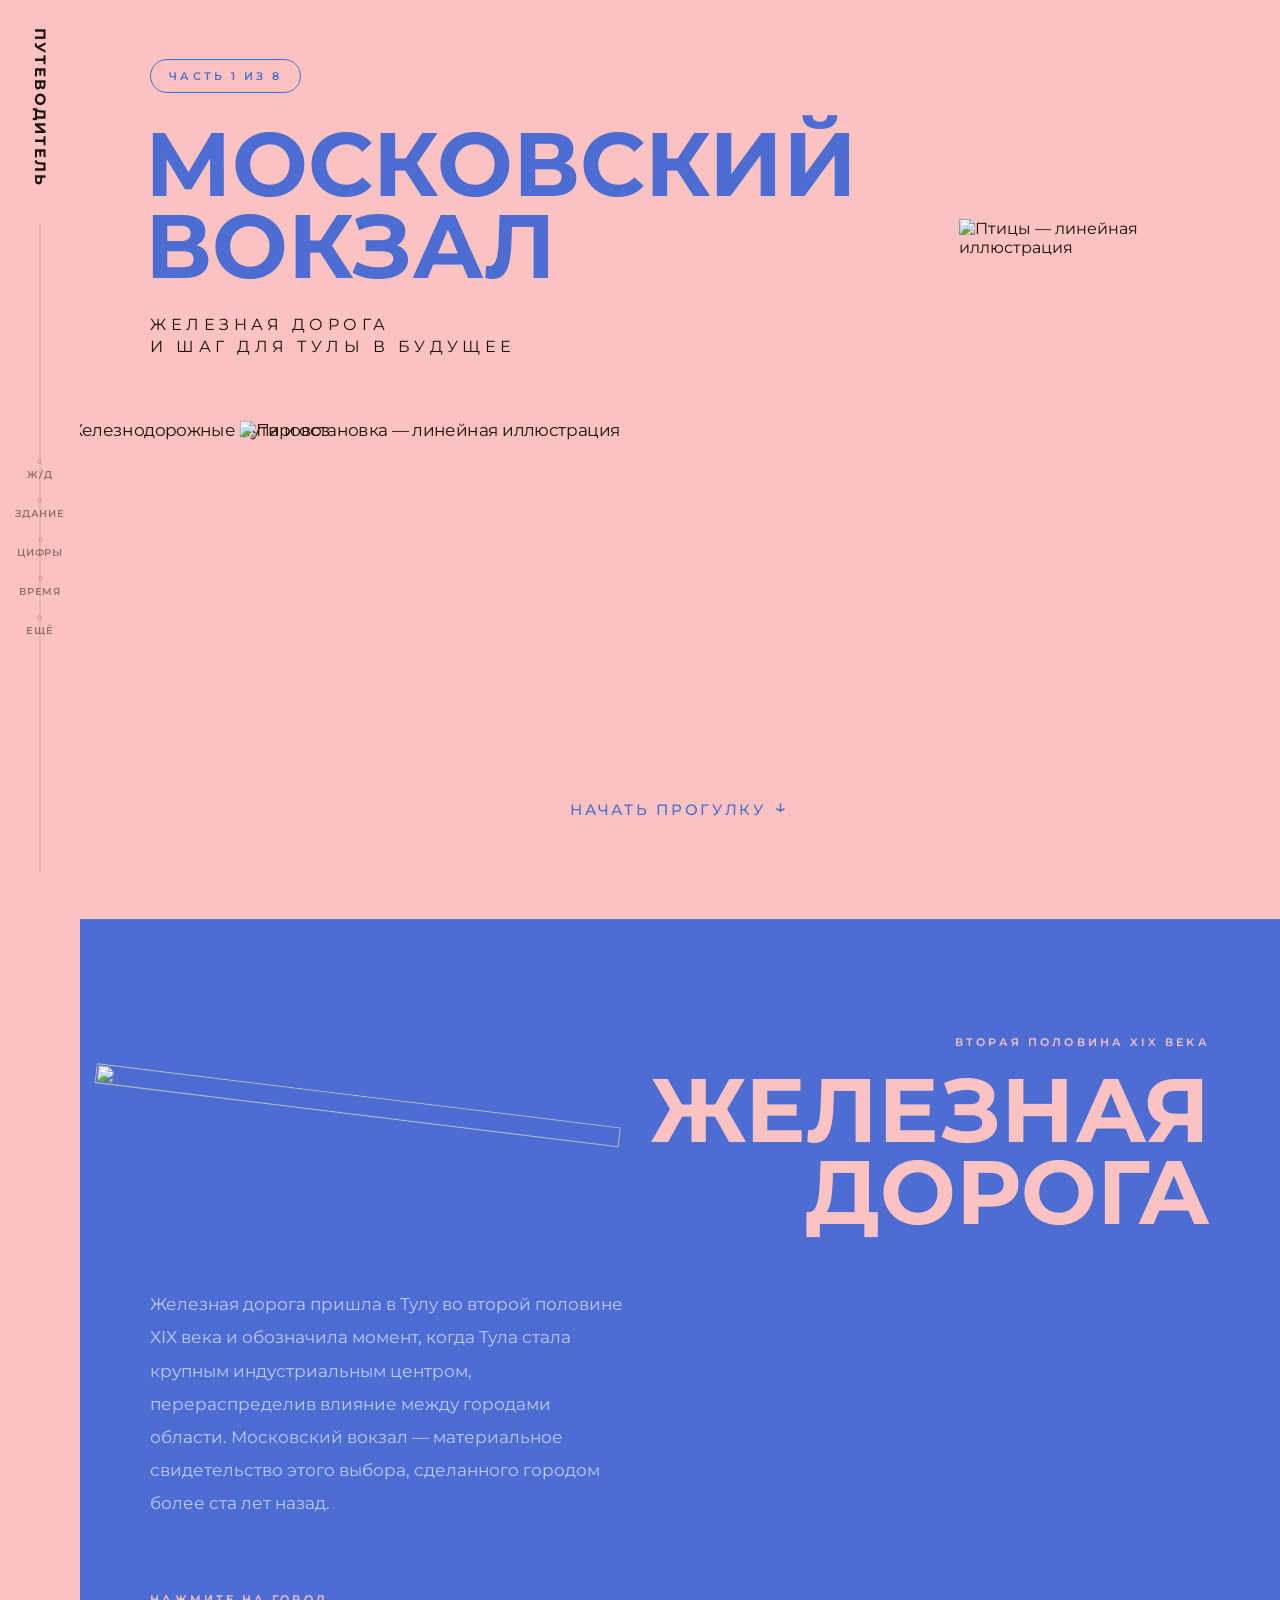
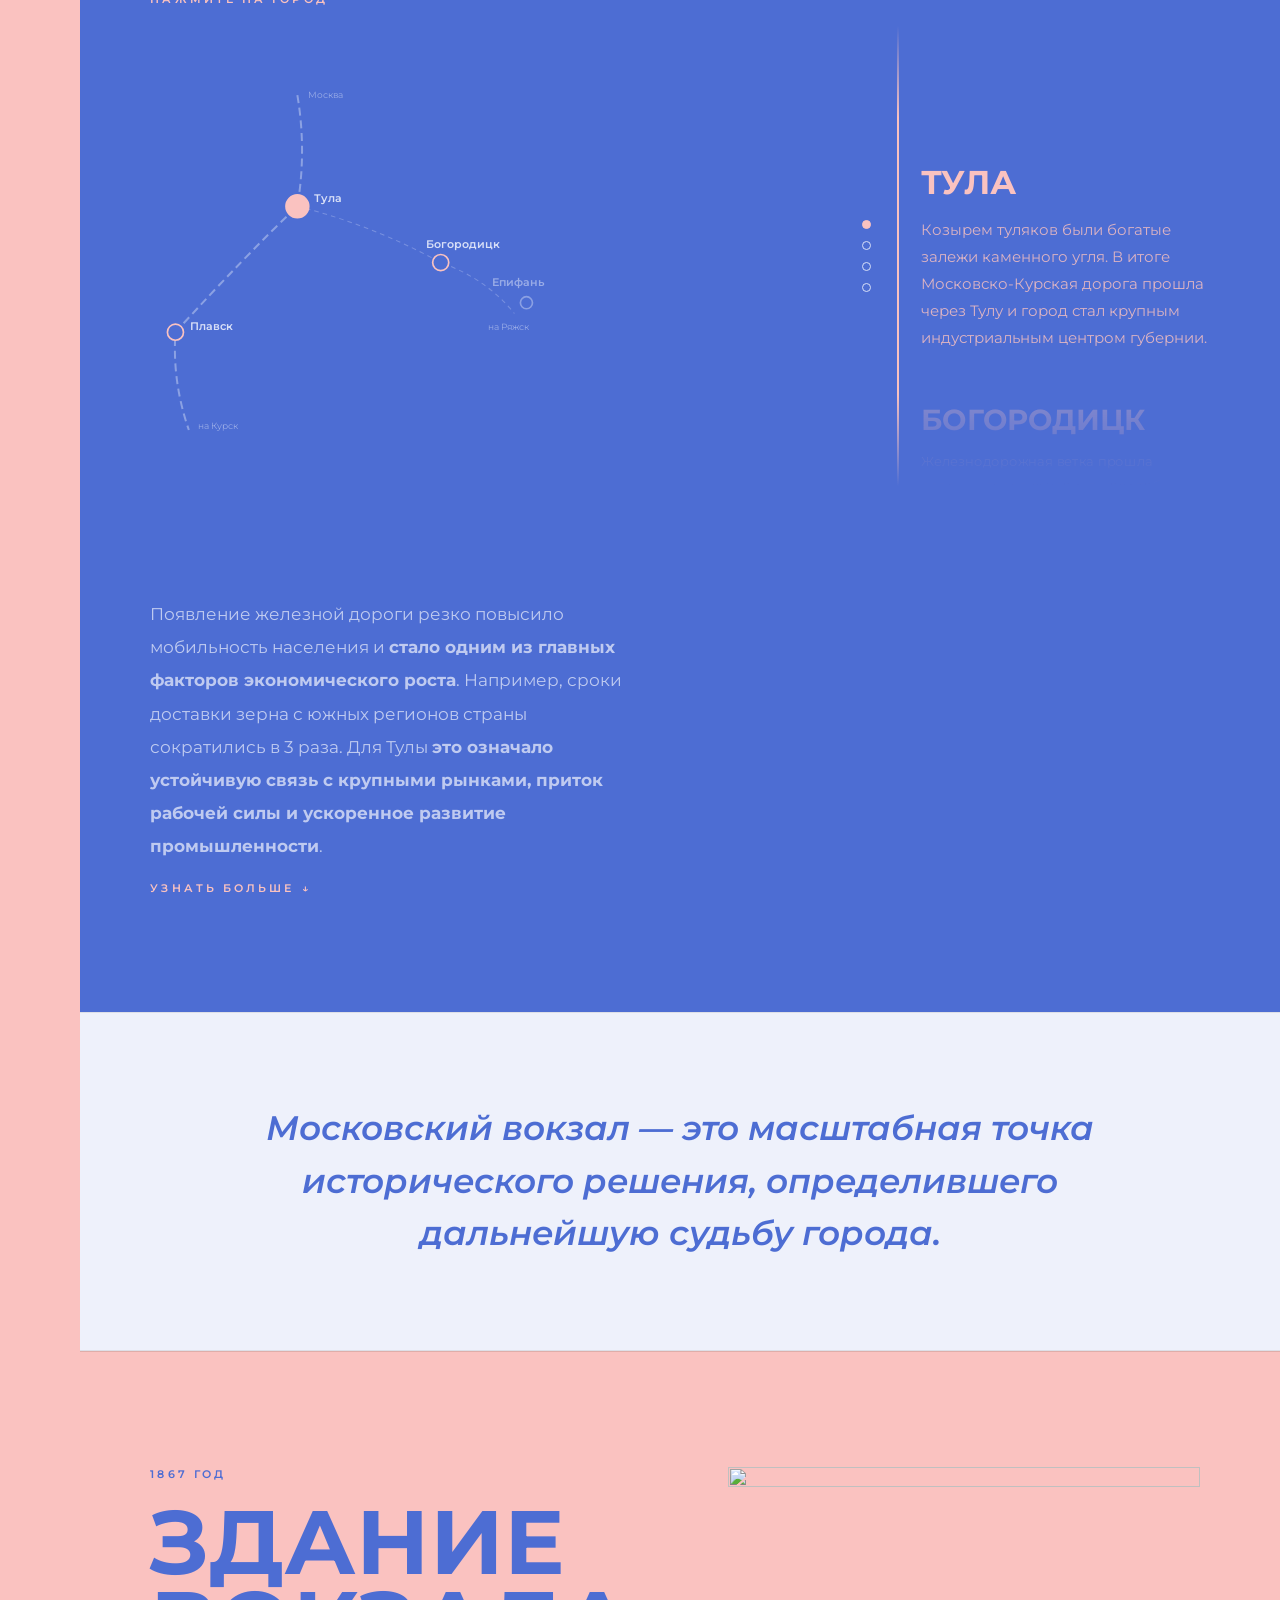
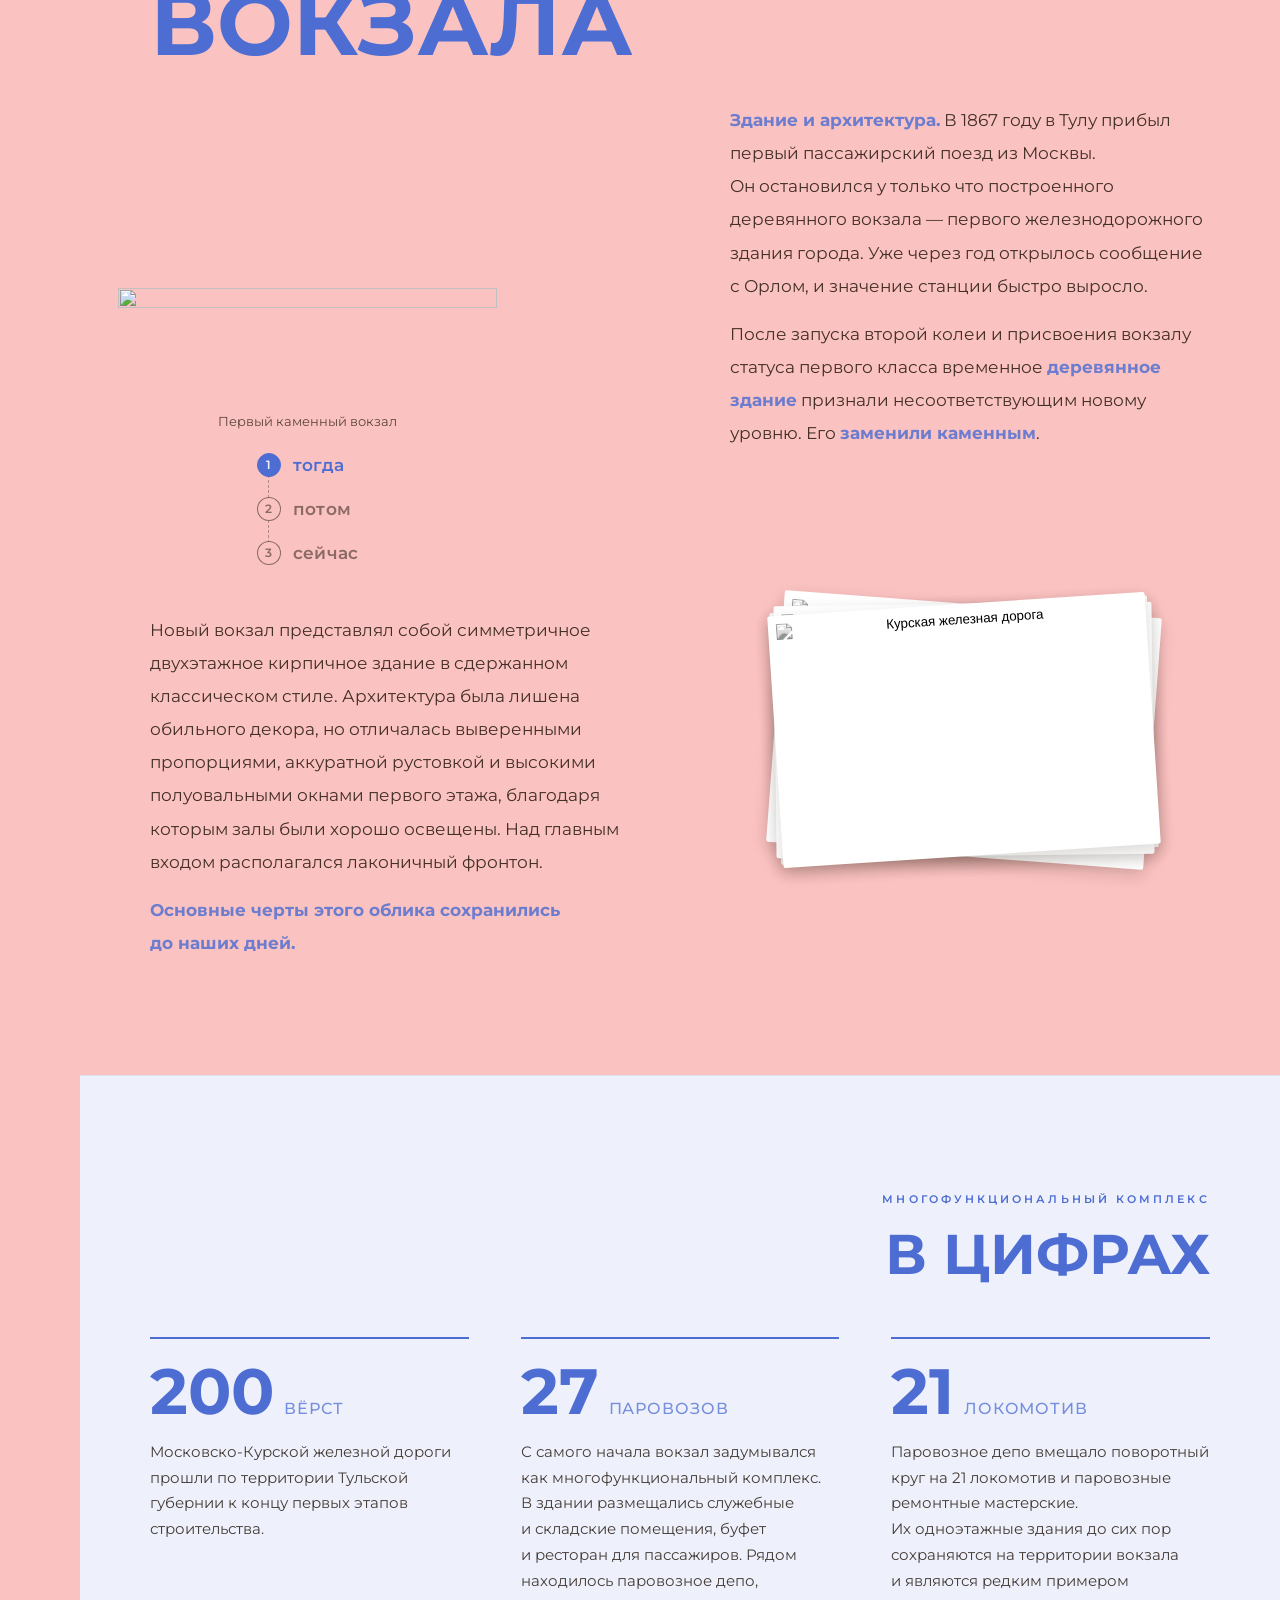
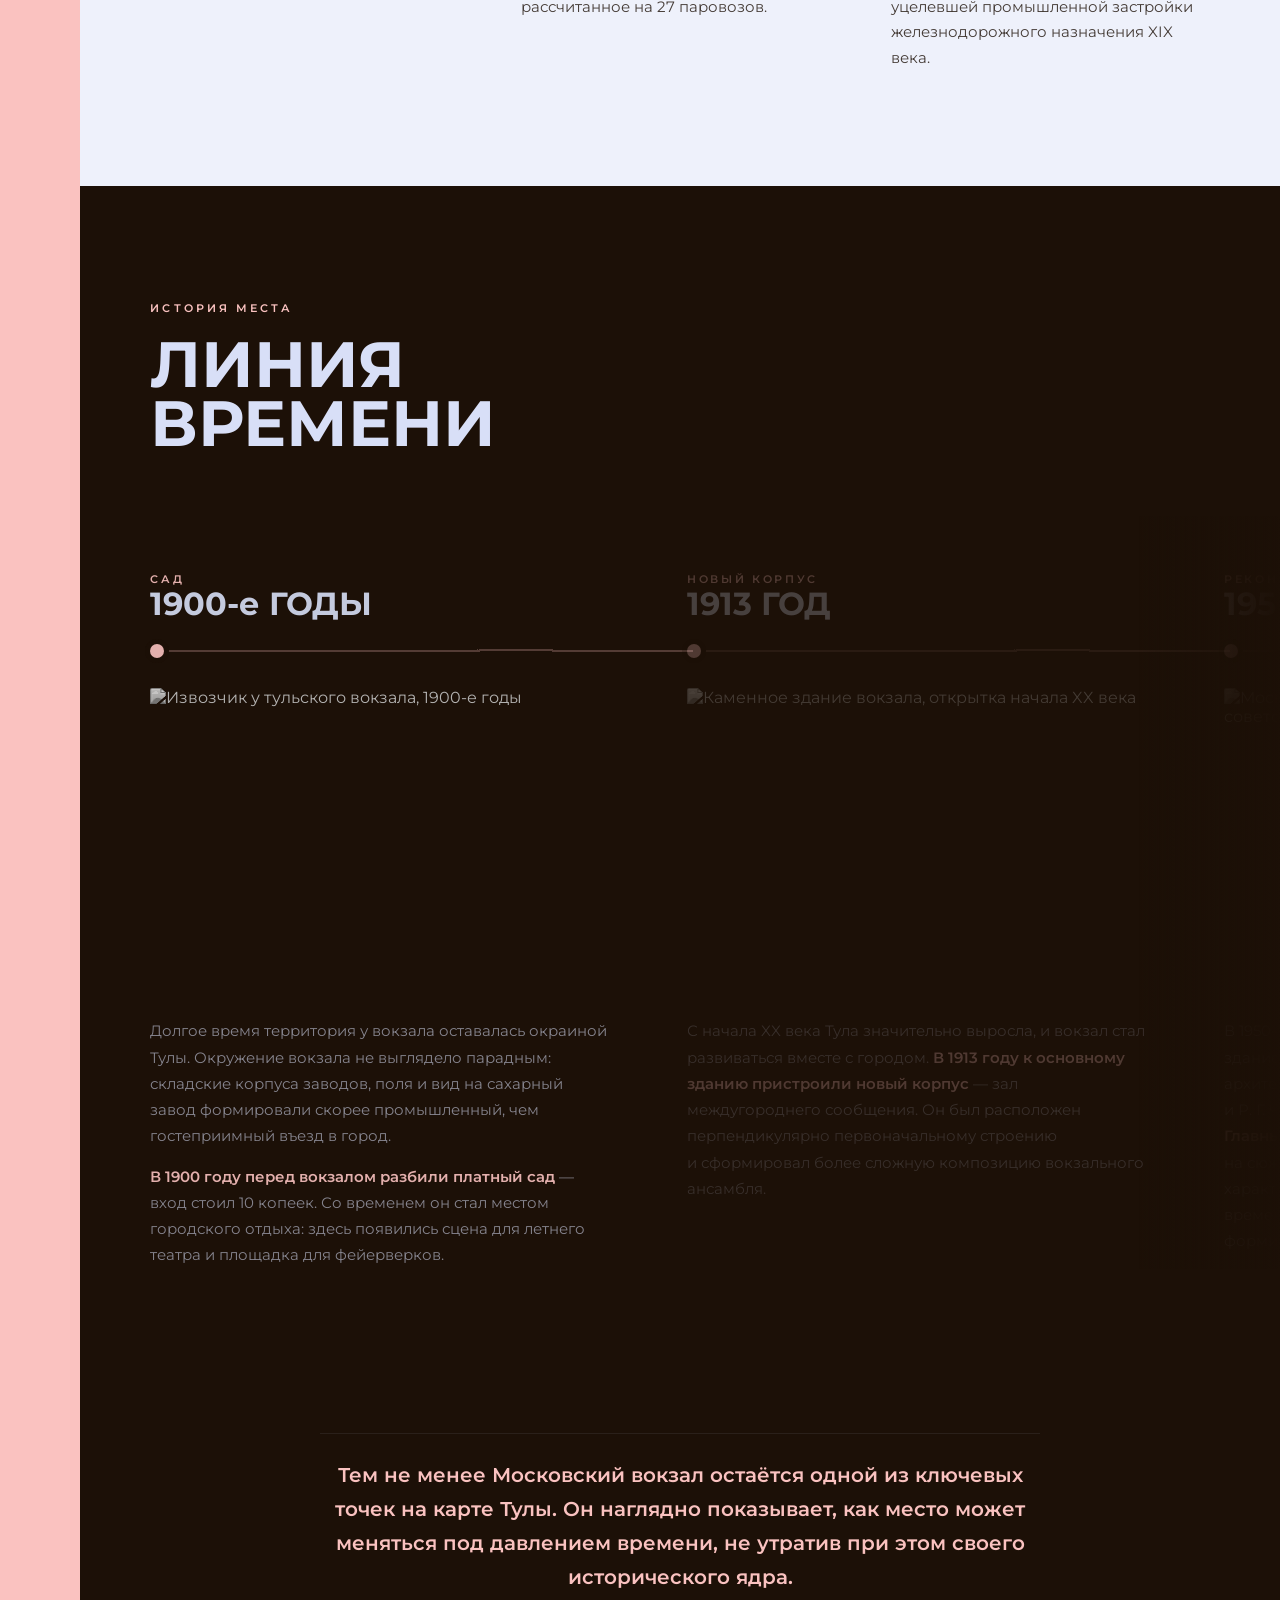
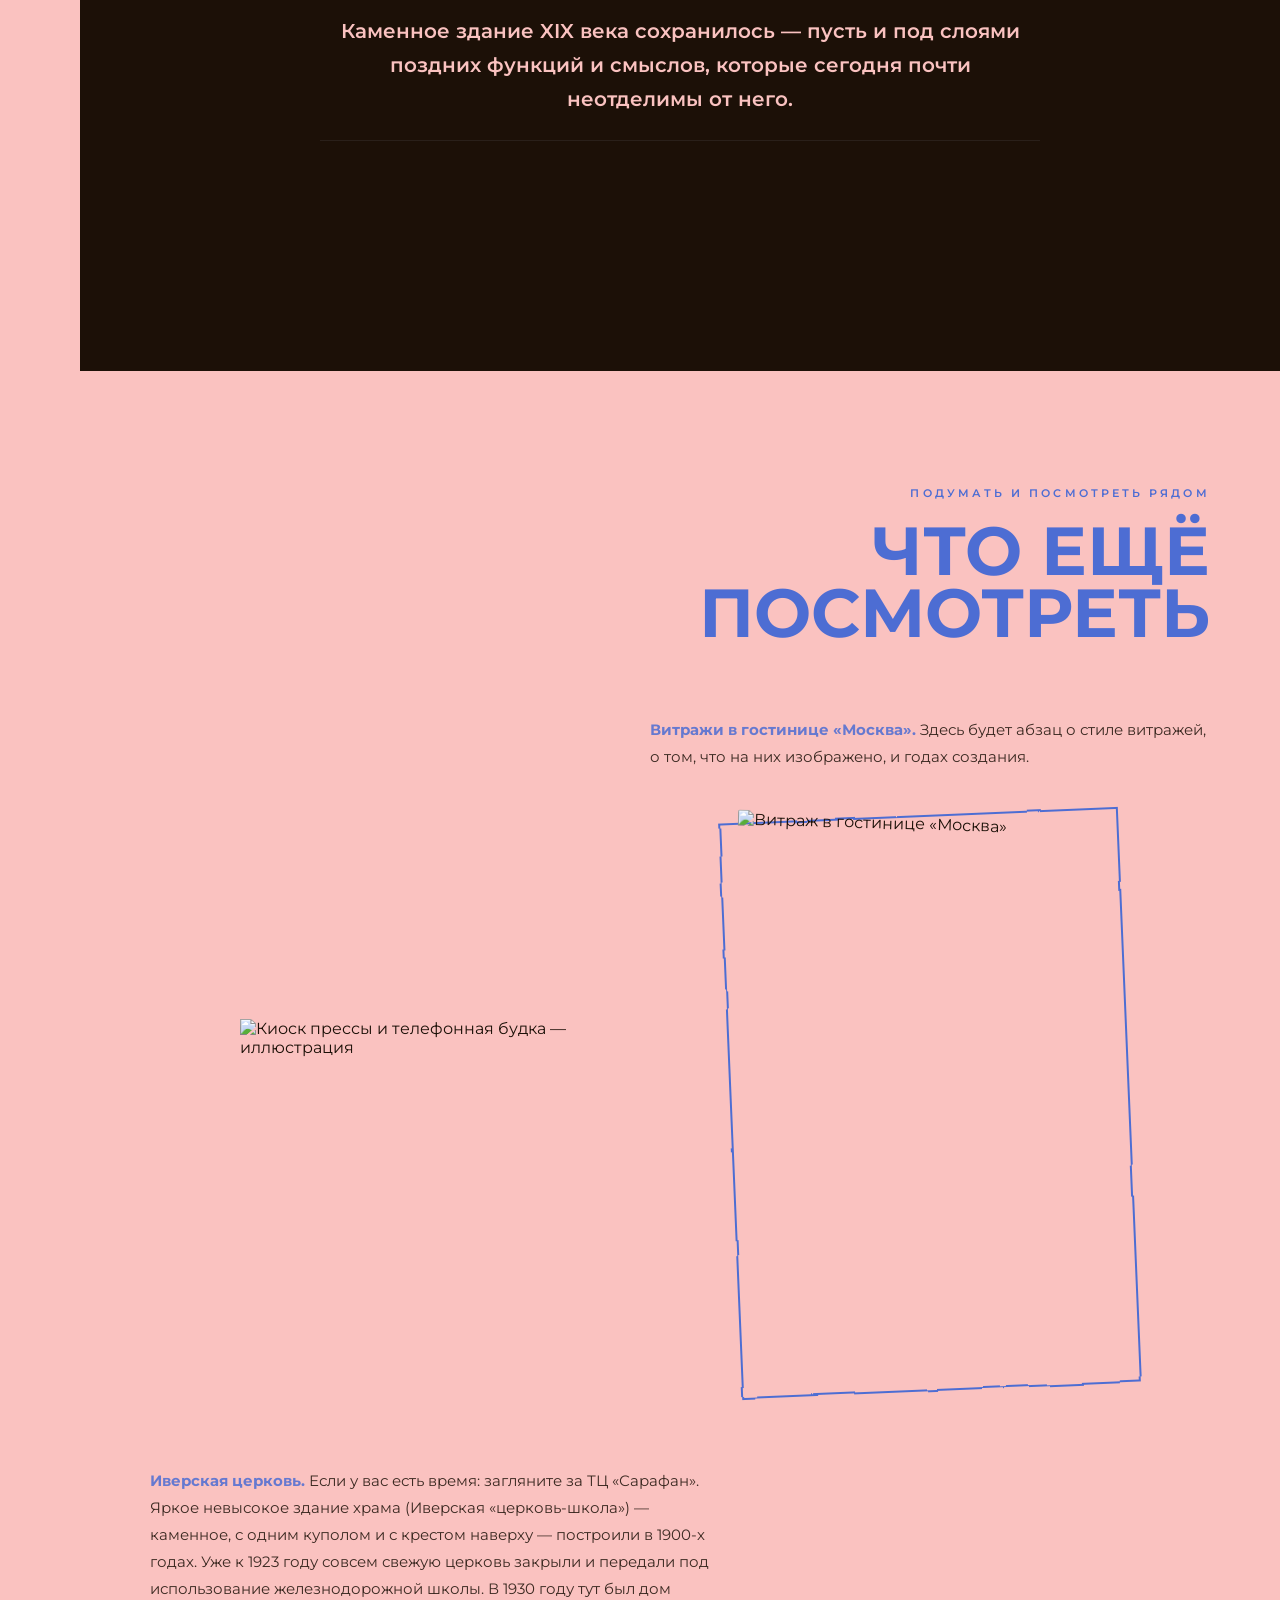
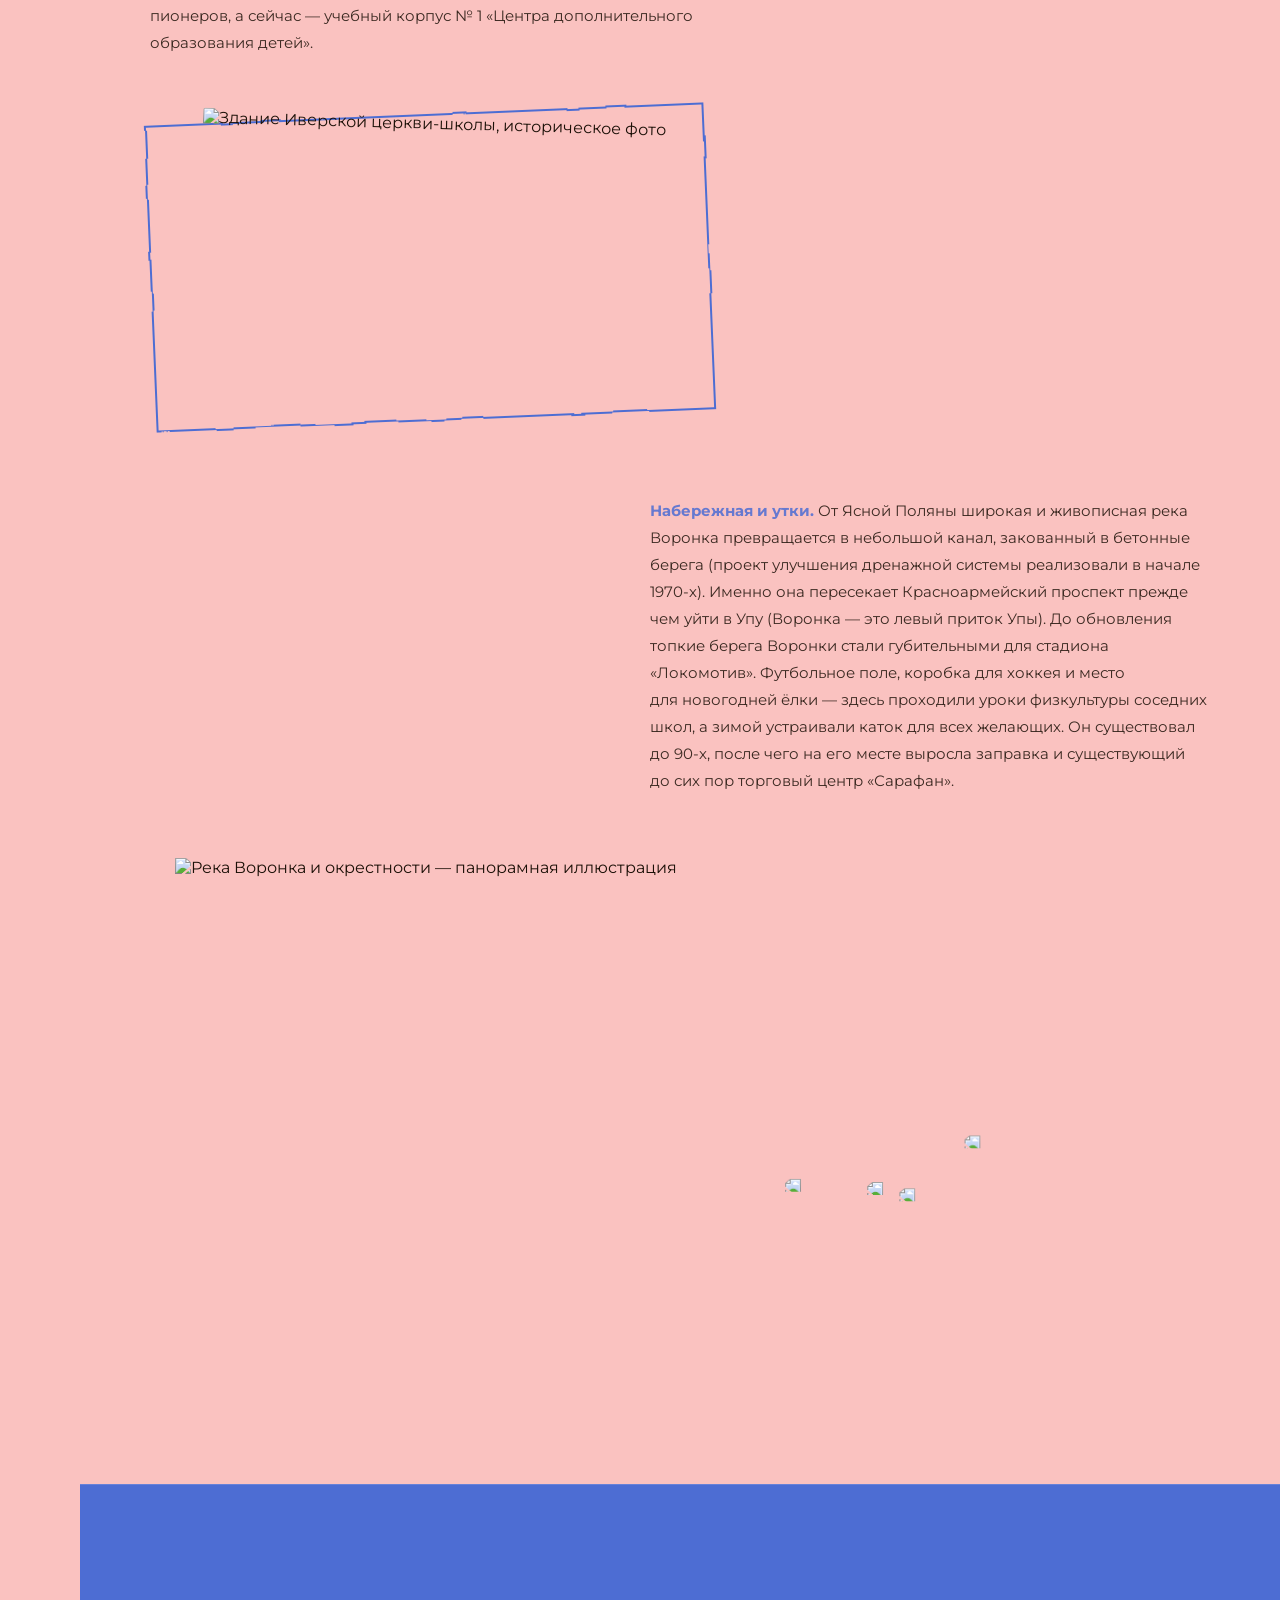
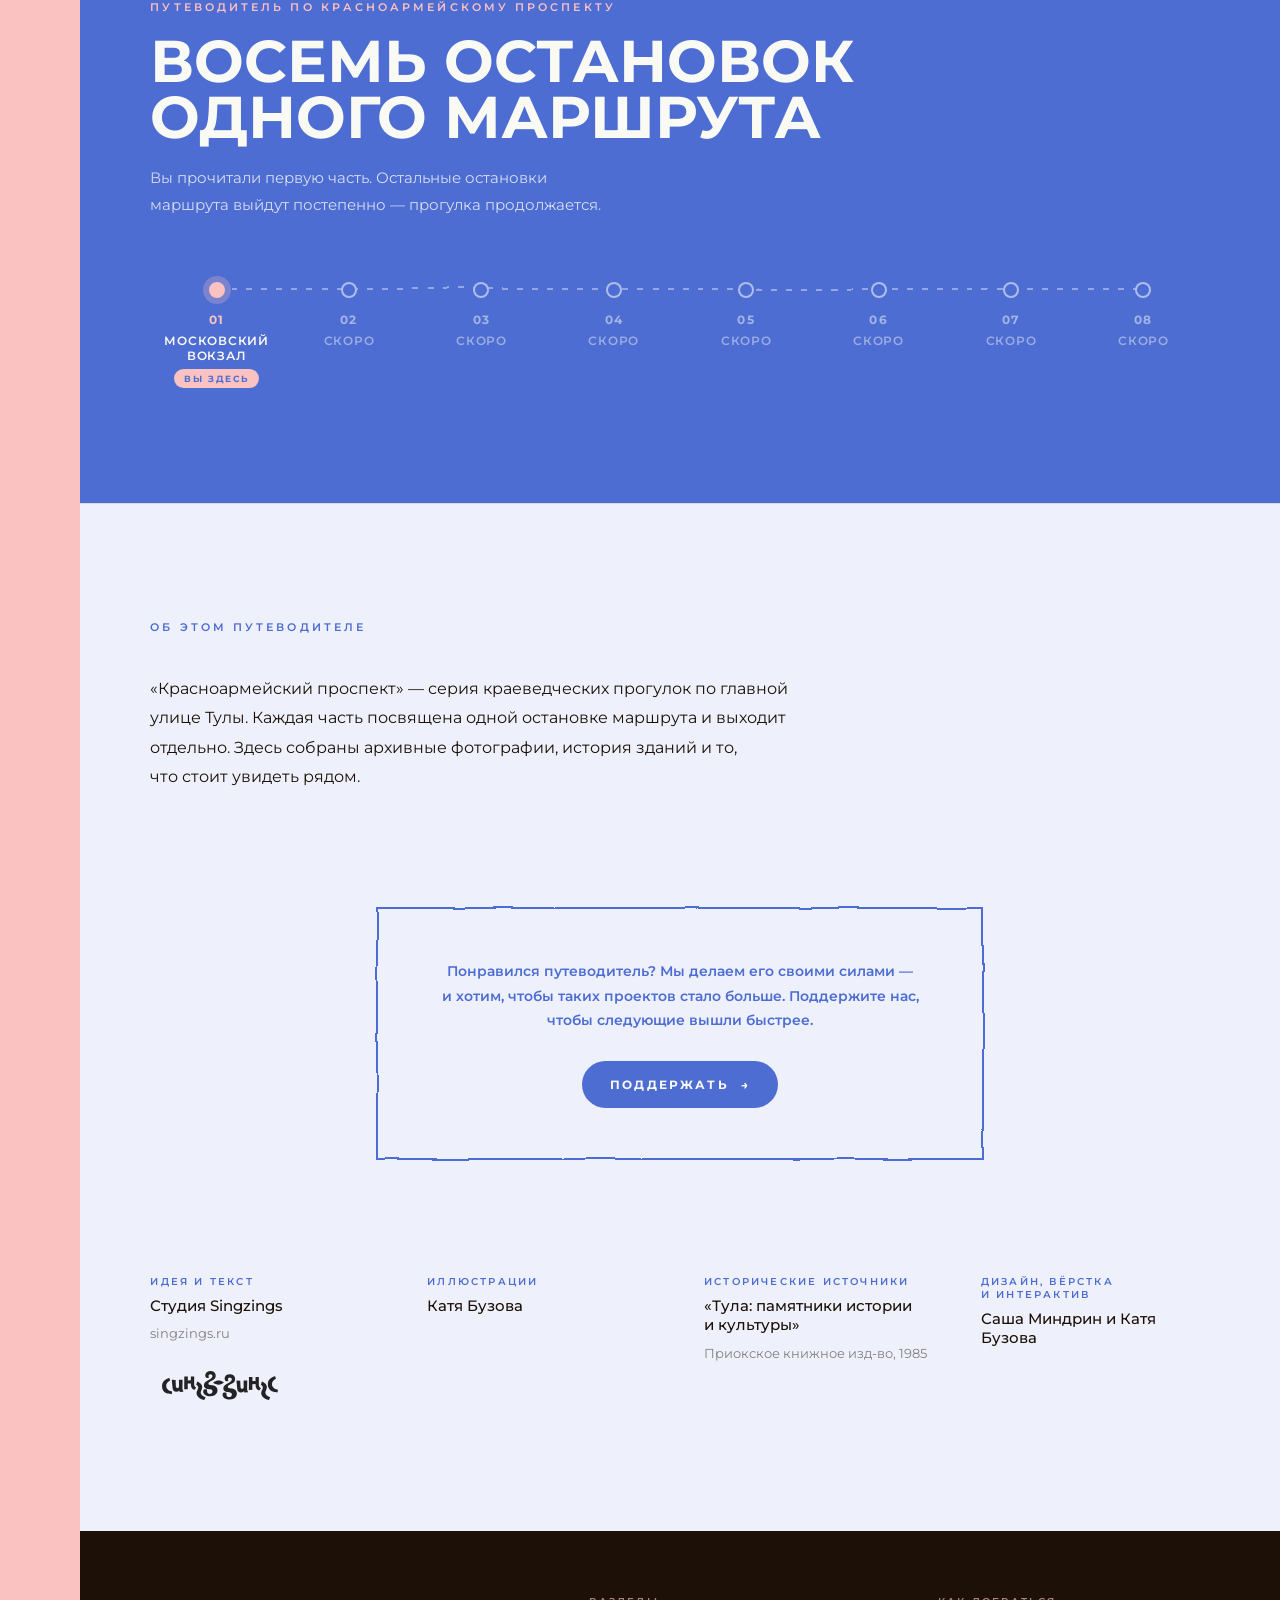
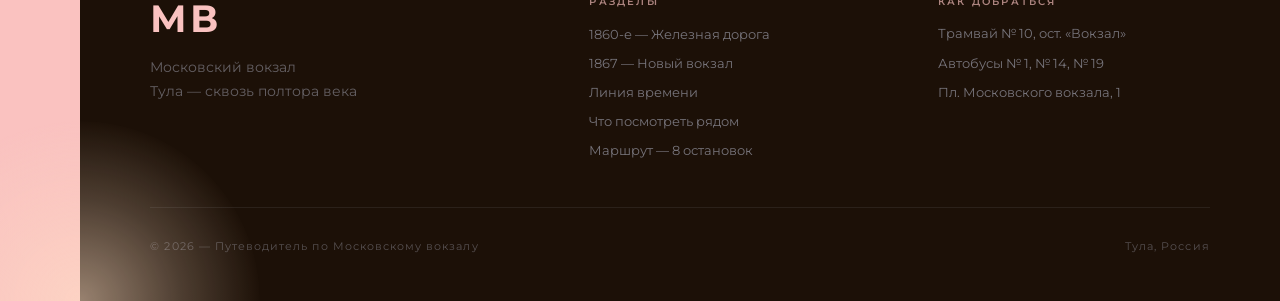
==== commit 08f0c87e: "Мобильная: отступ между будкой и текстом «Витражи» увеличен вдвое Co-Authored-By: Claude Fable 5 <no" ====
--- a/moskovskiy-vokzal.html
+++ b/moskovskiy-vokzal.html
@@ -27,7 +27,7 @@
   <link rel="preconnect" href="https://i.postimg.cc" />
   <link rel="preconnect" href="https://vxxzyggeogbjxjlrhcus.supabase.co" />
   <link href="https://fonts.googleapis.com/css2?family=Montserrat:ital,wght@0,400;0,500;0,600;0,700;1,400;1,500;1,600&display=swap" rel="stylesheet" />
-  <link rel="stylesheet" href="style.css?v=20260717za20" />
+  <link rel="stylesheet" href="style.css?v=20260717za21" />
 
   <!-- Lottie (лёгкая SVG-сборка) — анимация птиц в hero -->
   <script src="https://cdnjs.cloudflare.com/ajax/libs/bodymovin/5.12.2/lottie_light.min.js" defer></script>
--- a/style.css
+++ b/style.css
@@ -2762,7 +2762,7 @@
   .nearby__booth {
     flex: none;
     width: min(74%, 320px);
-    margin: 0 auto clamp(12px, 3vw, 28px);
+    margin: 0 auto clamp(28px, 7vw, 60px);
   }
 }
 
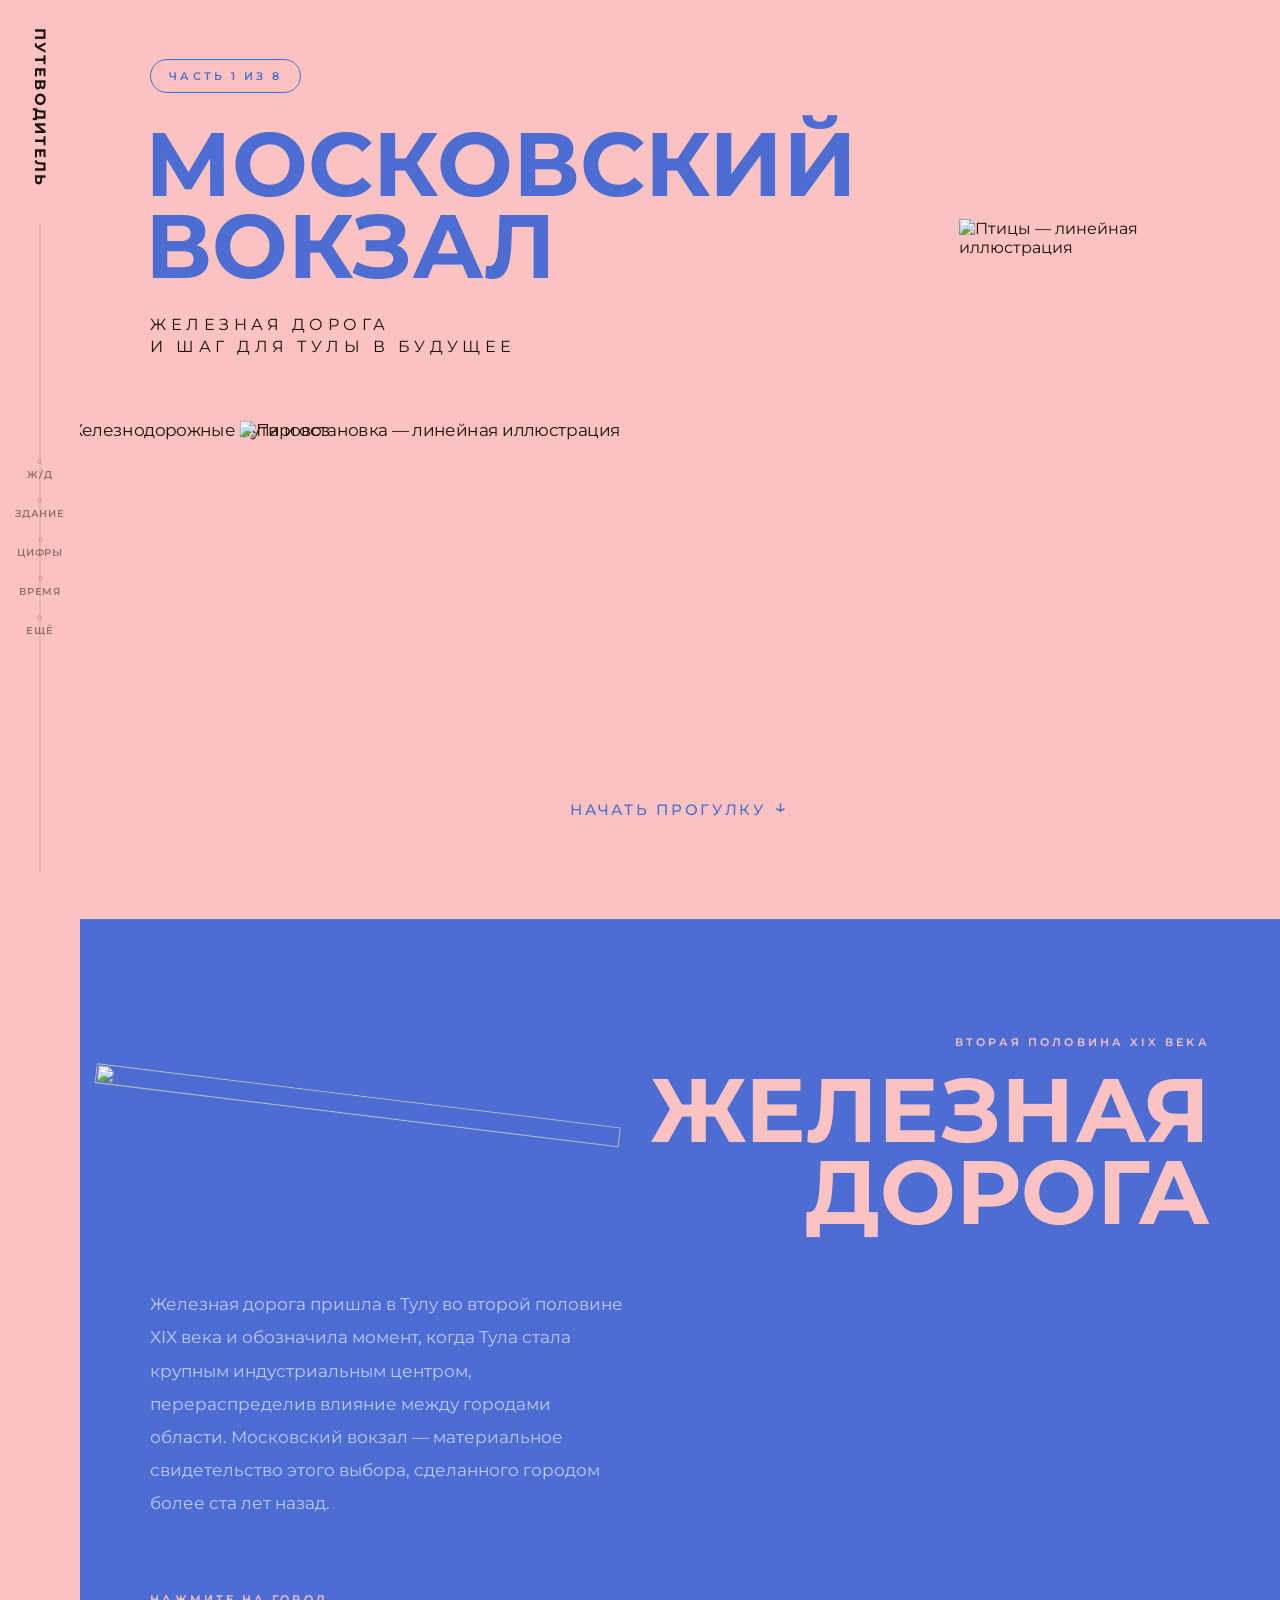
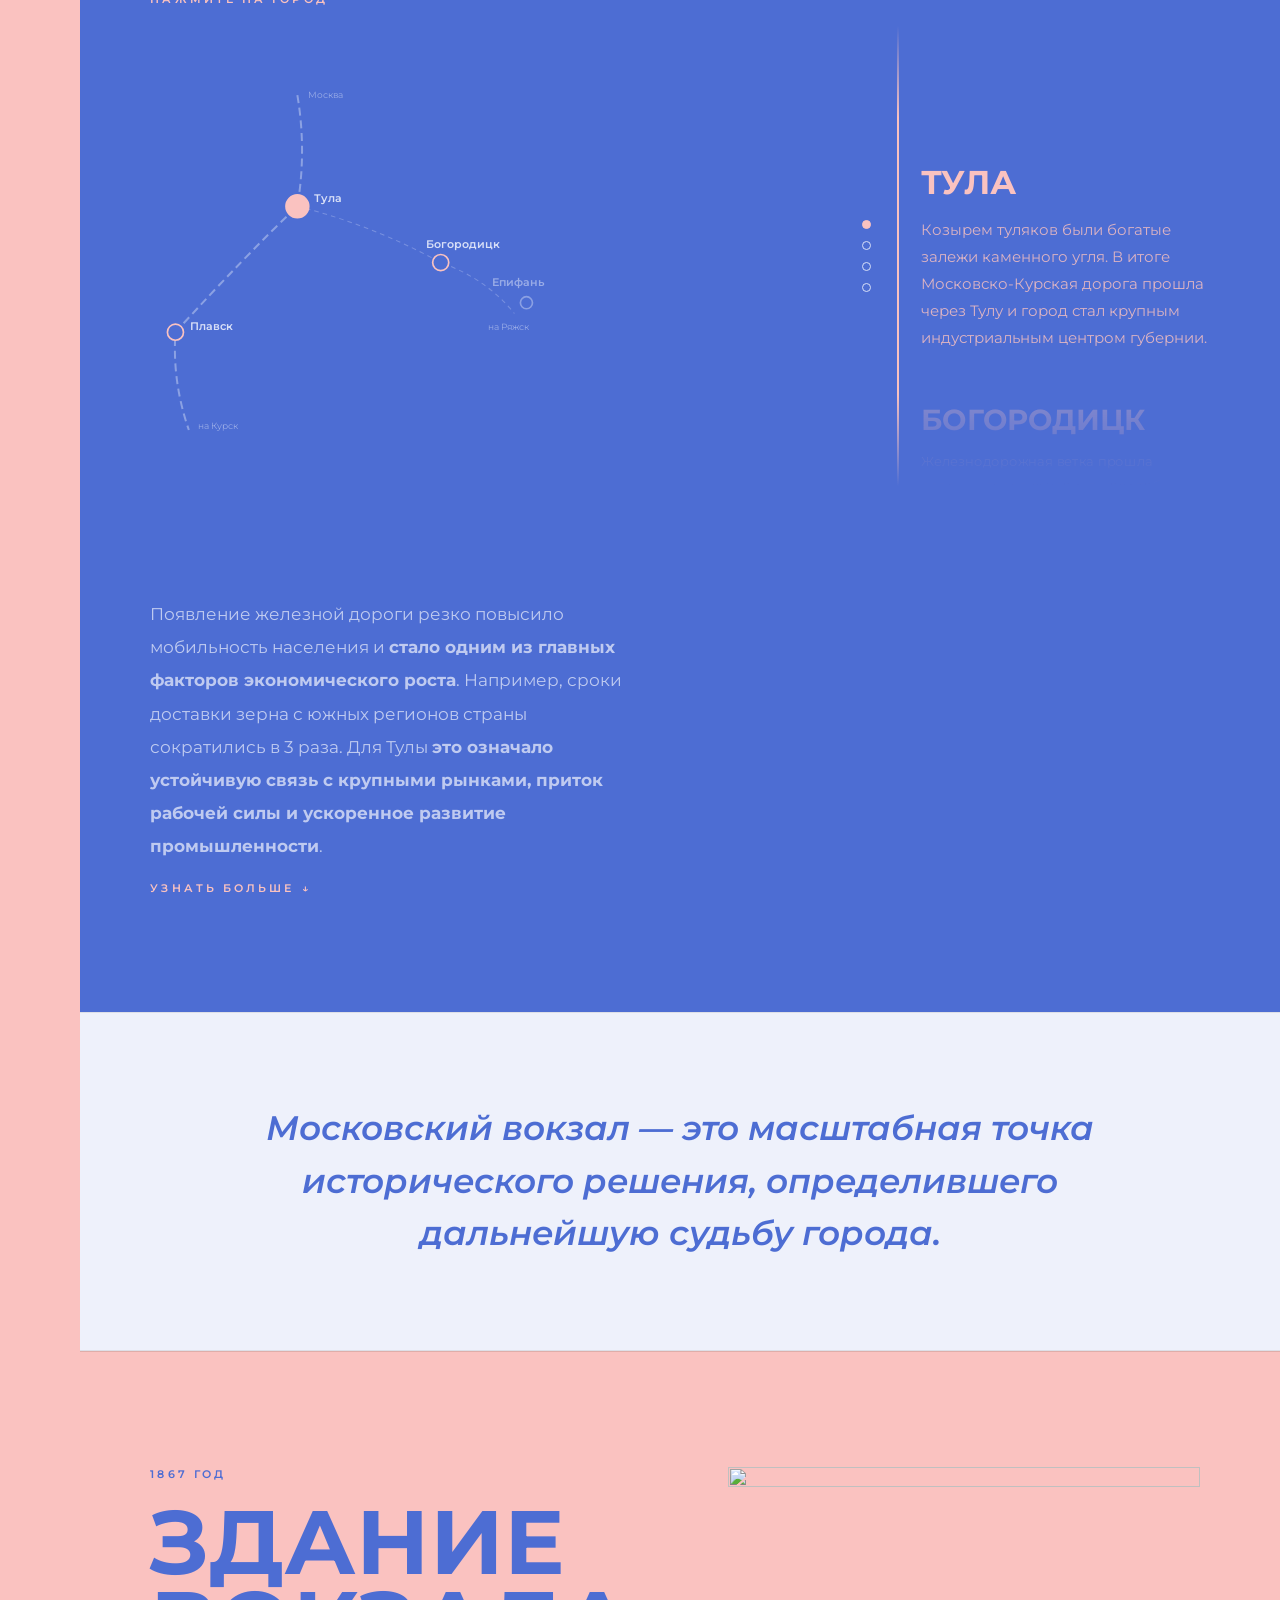
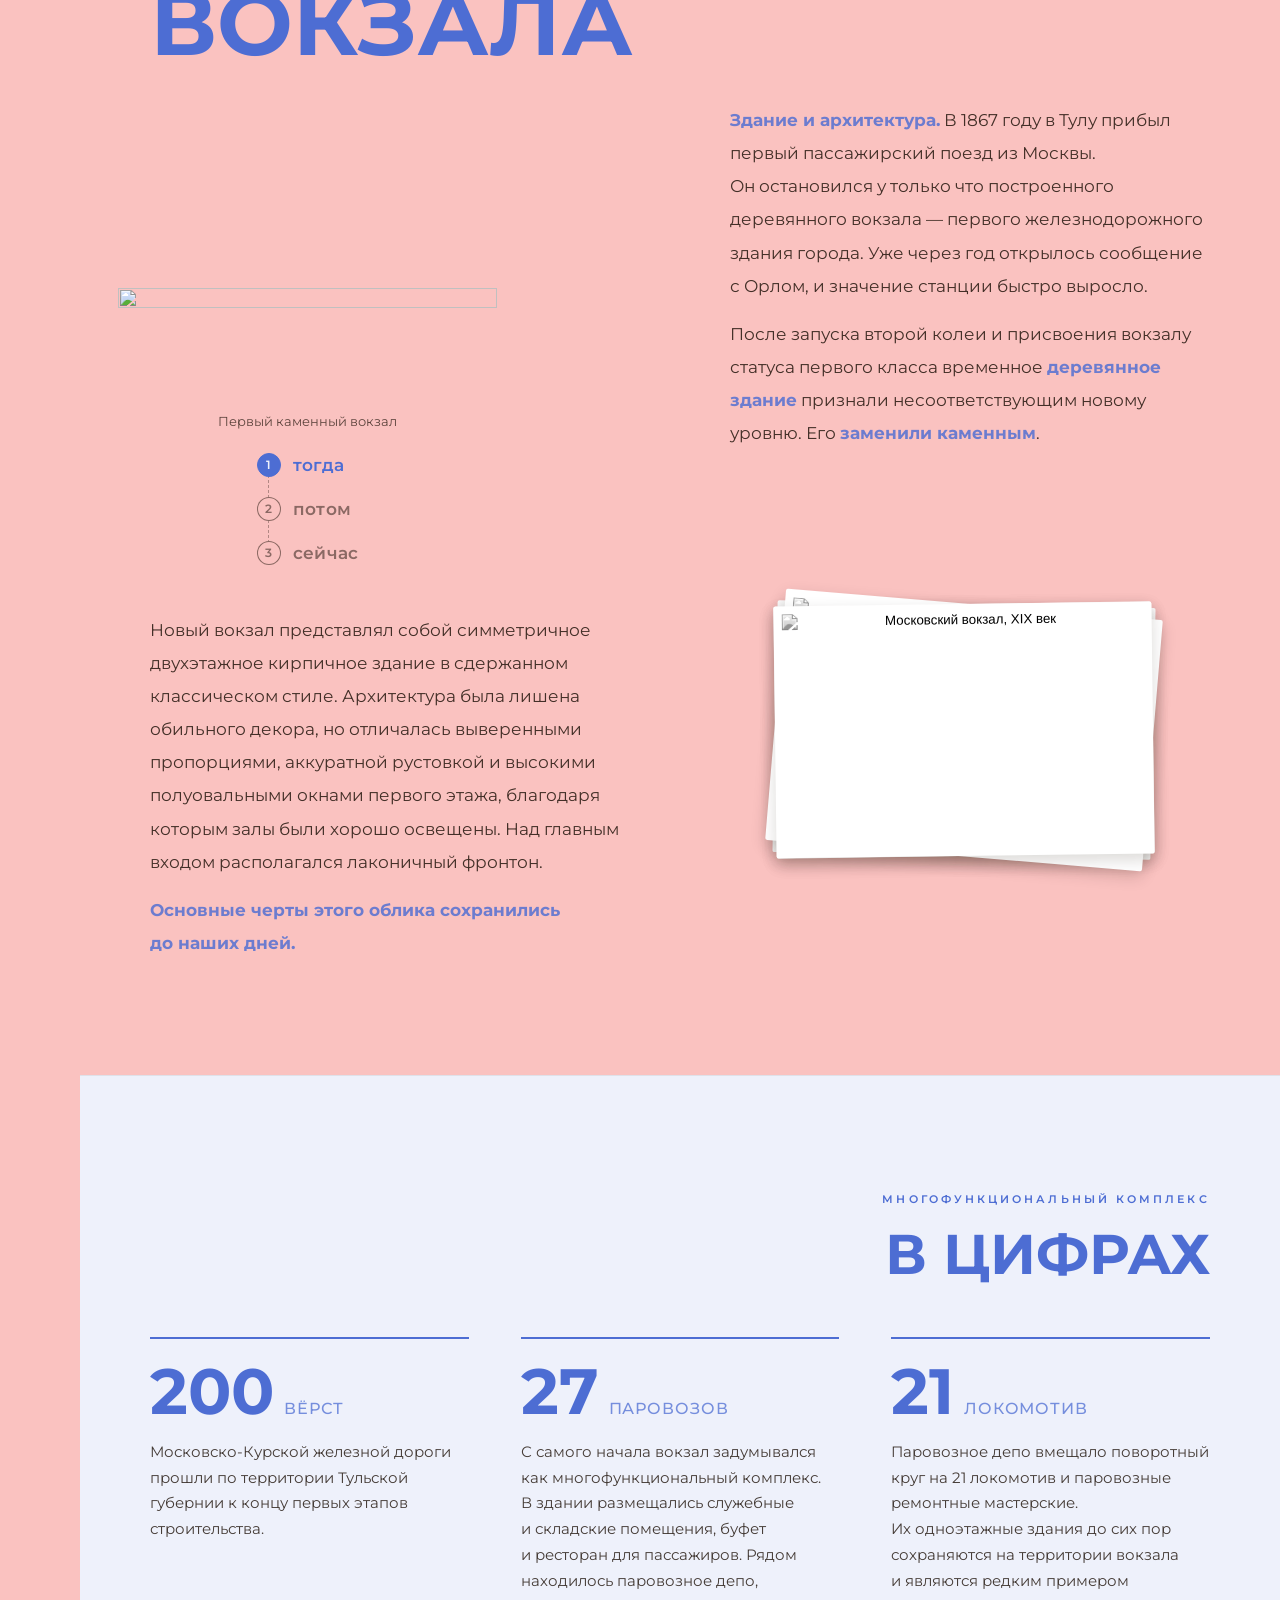
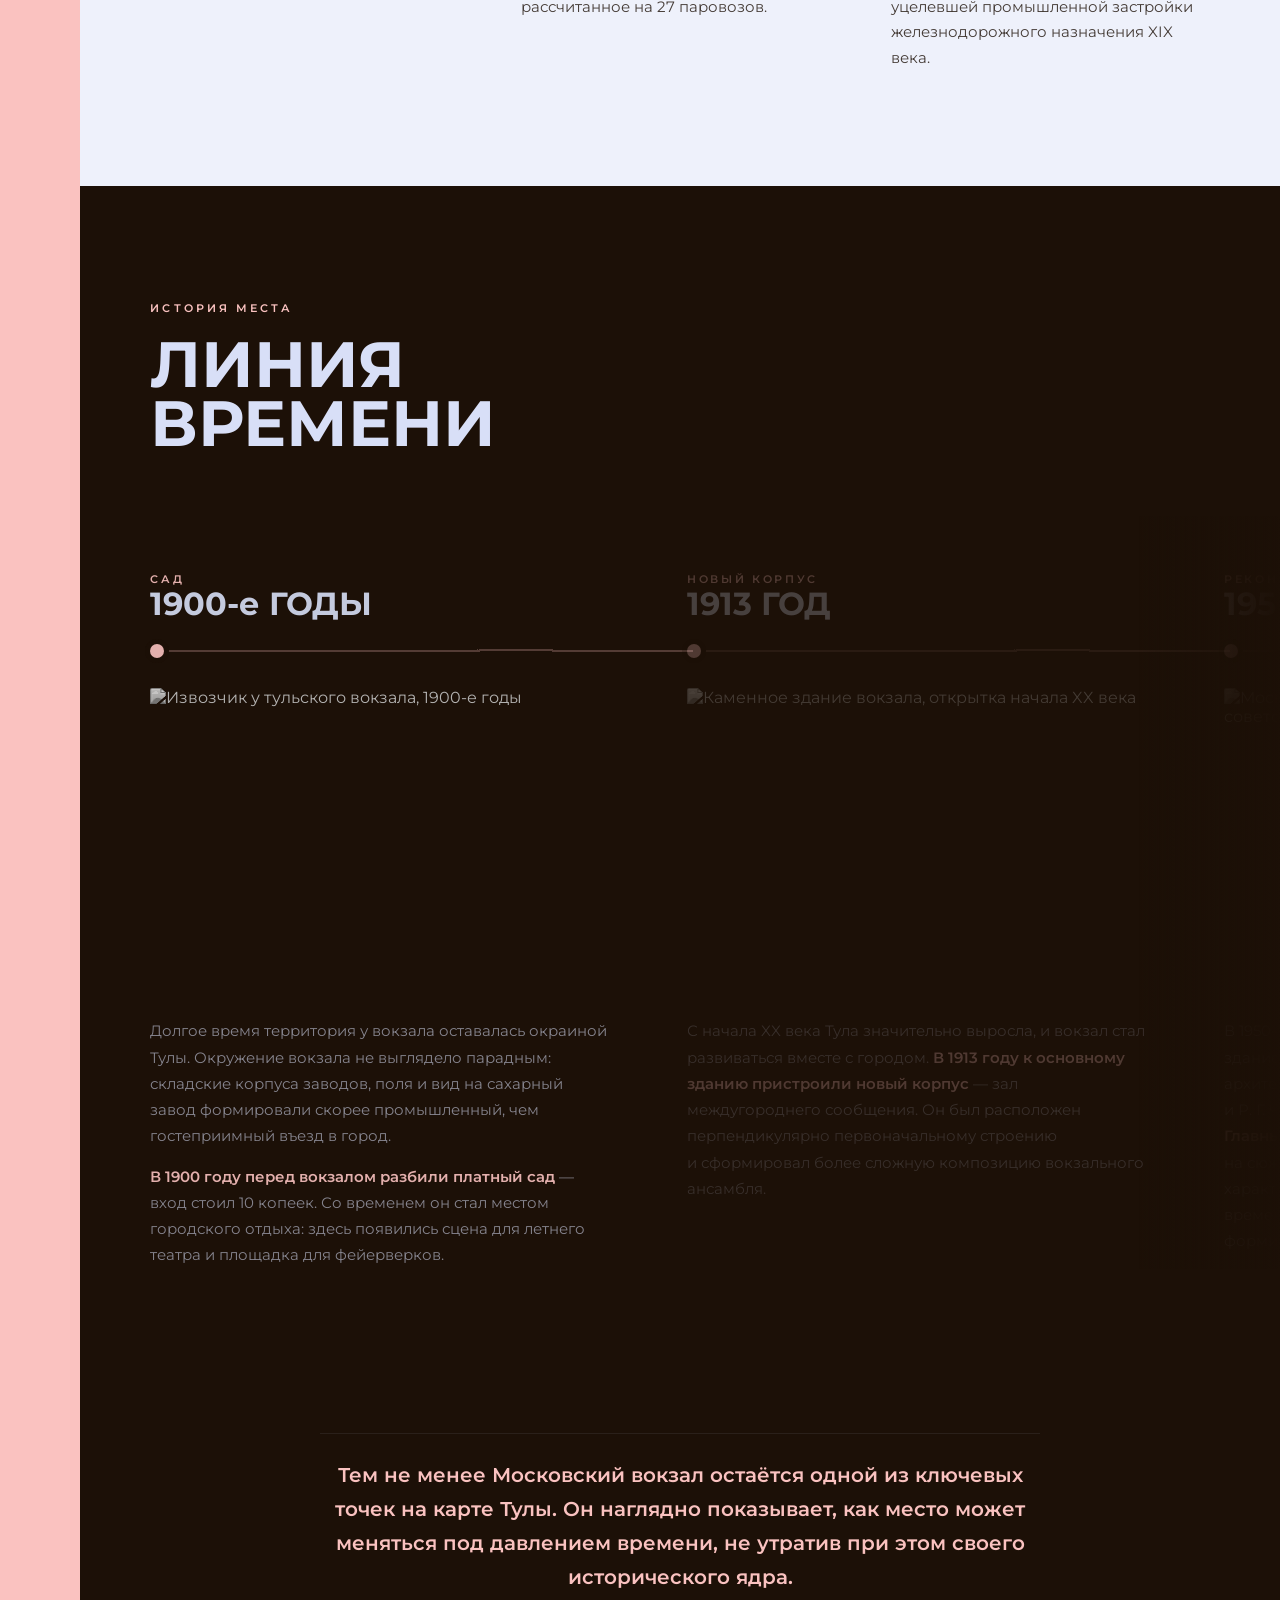
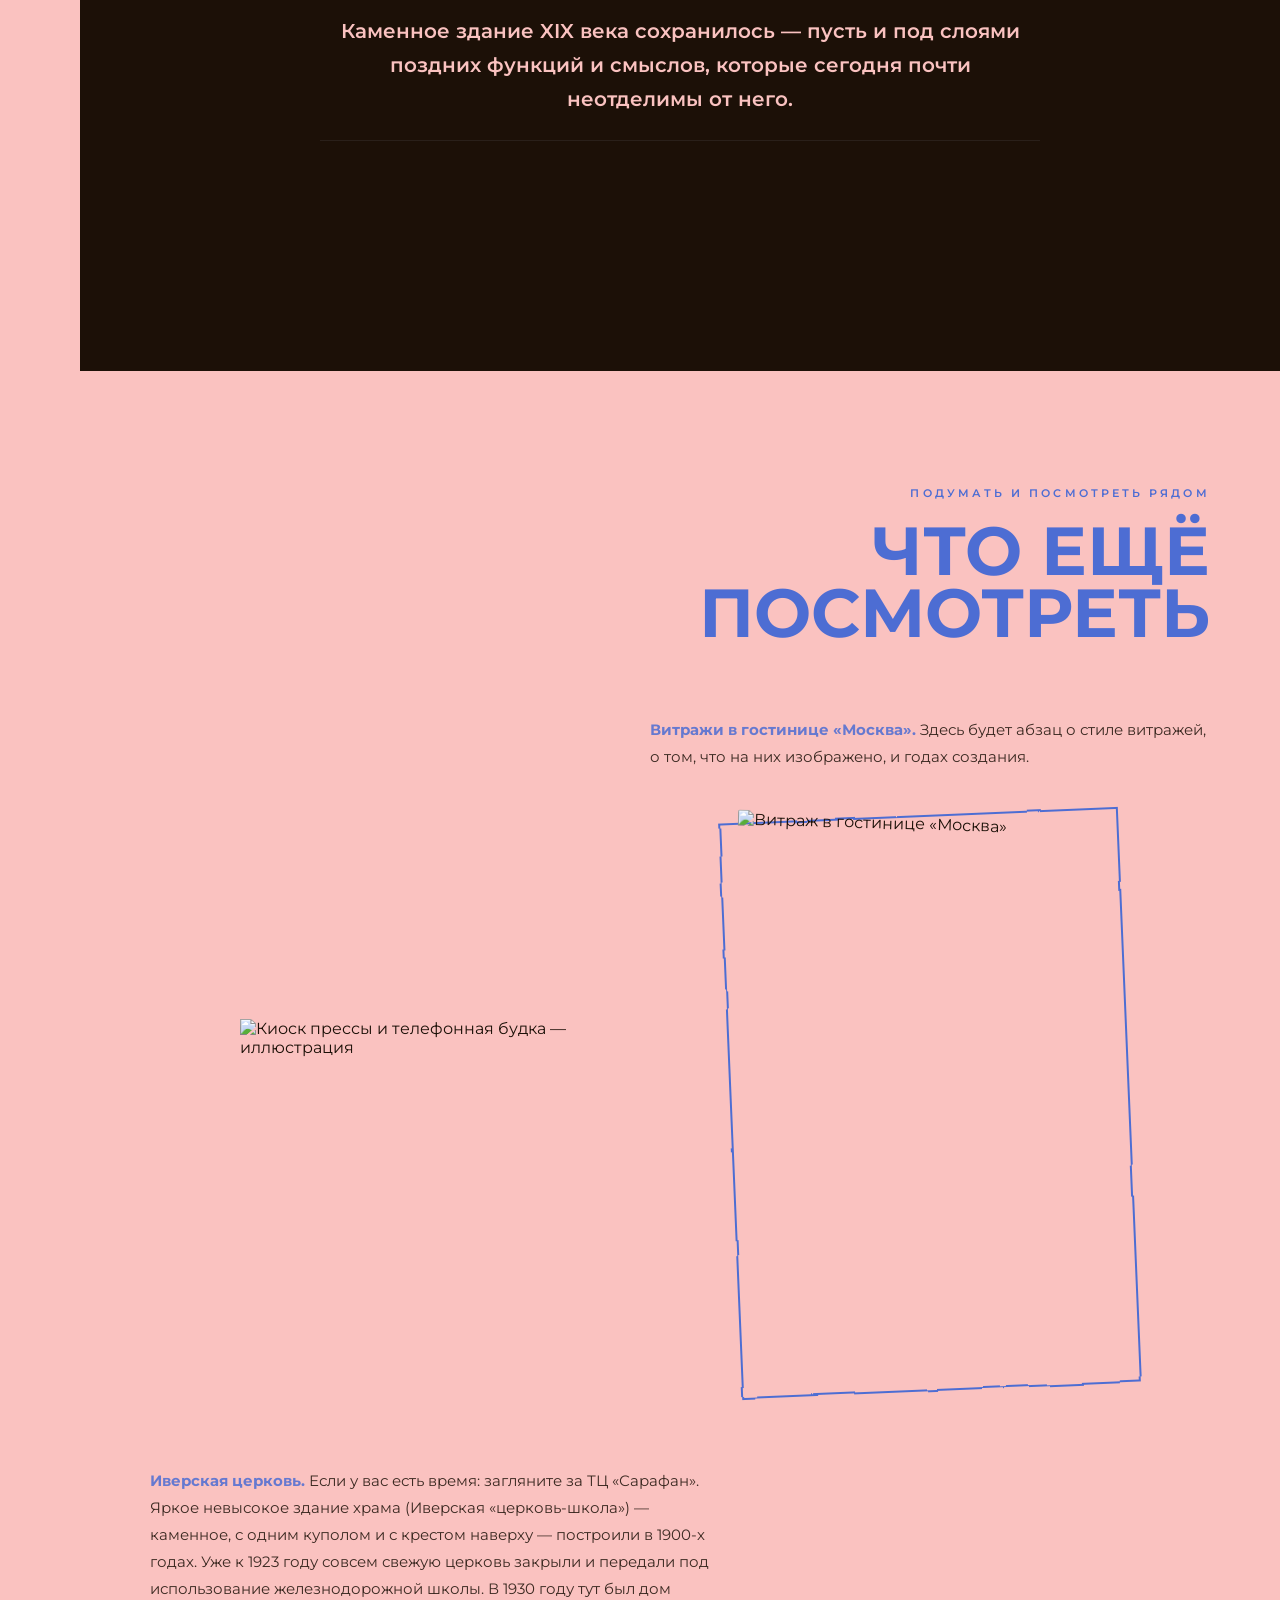
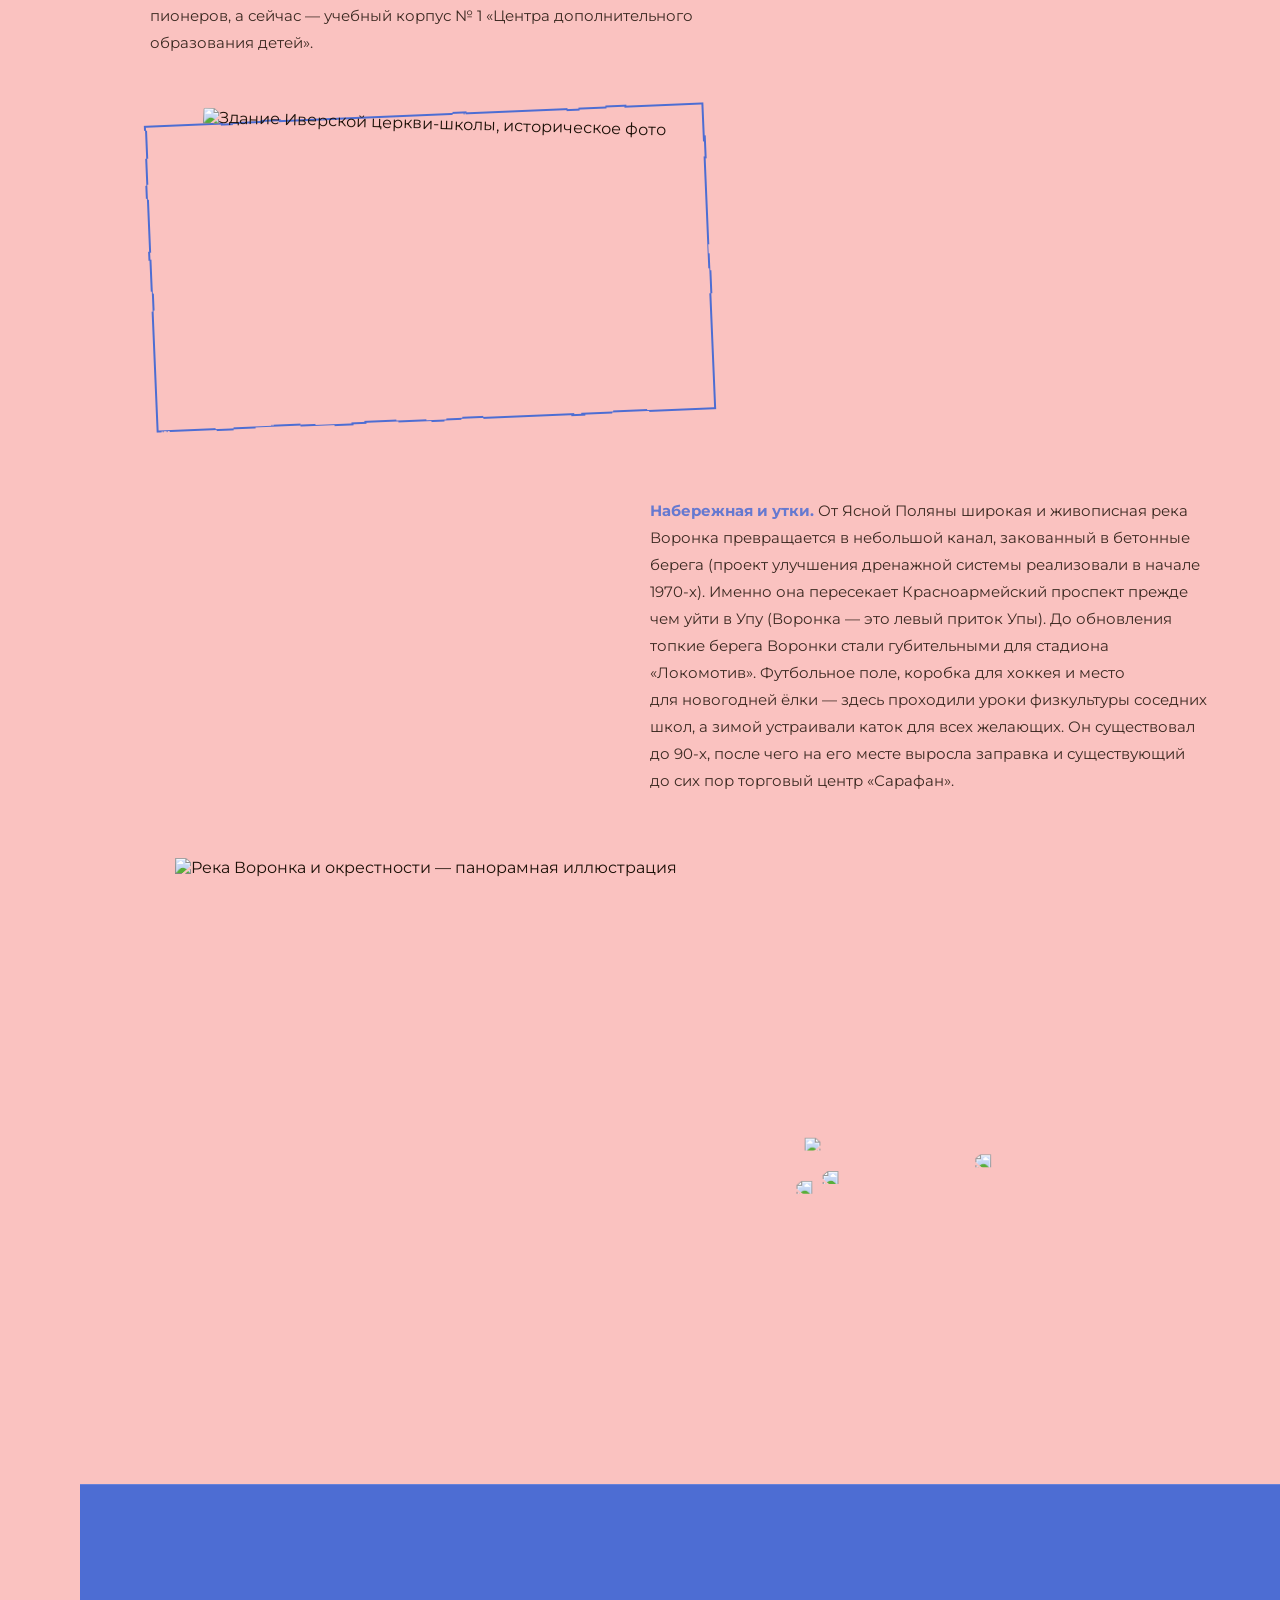
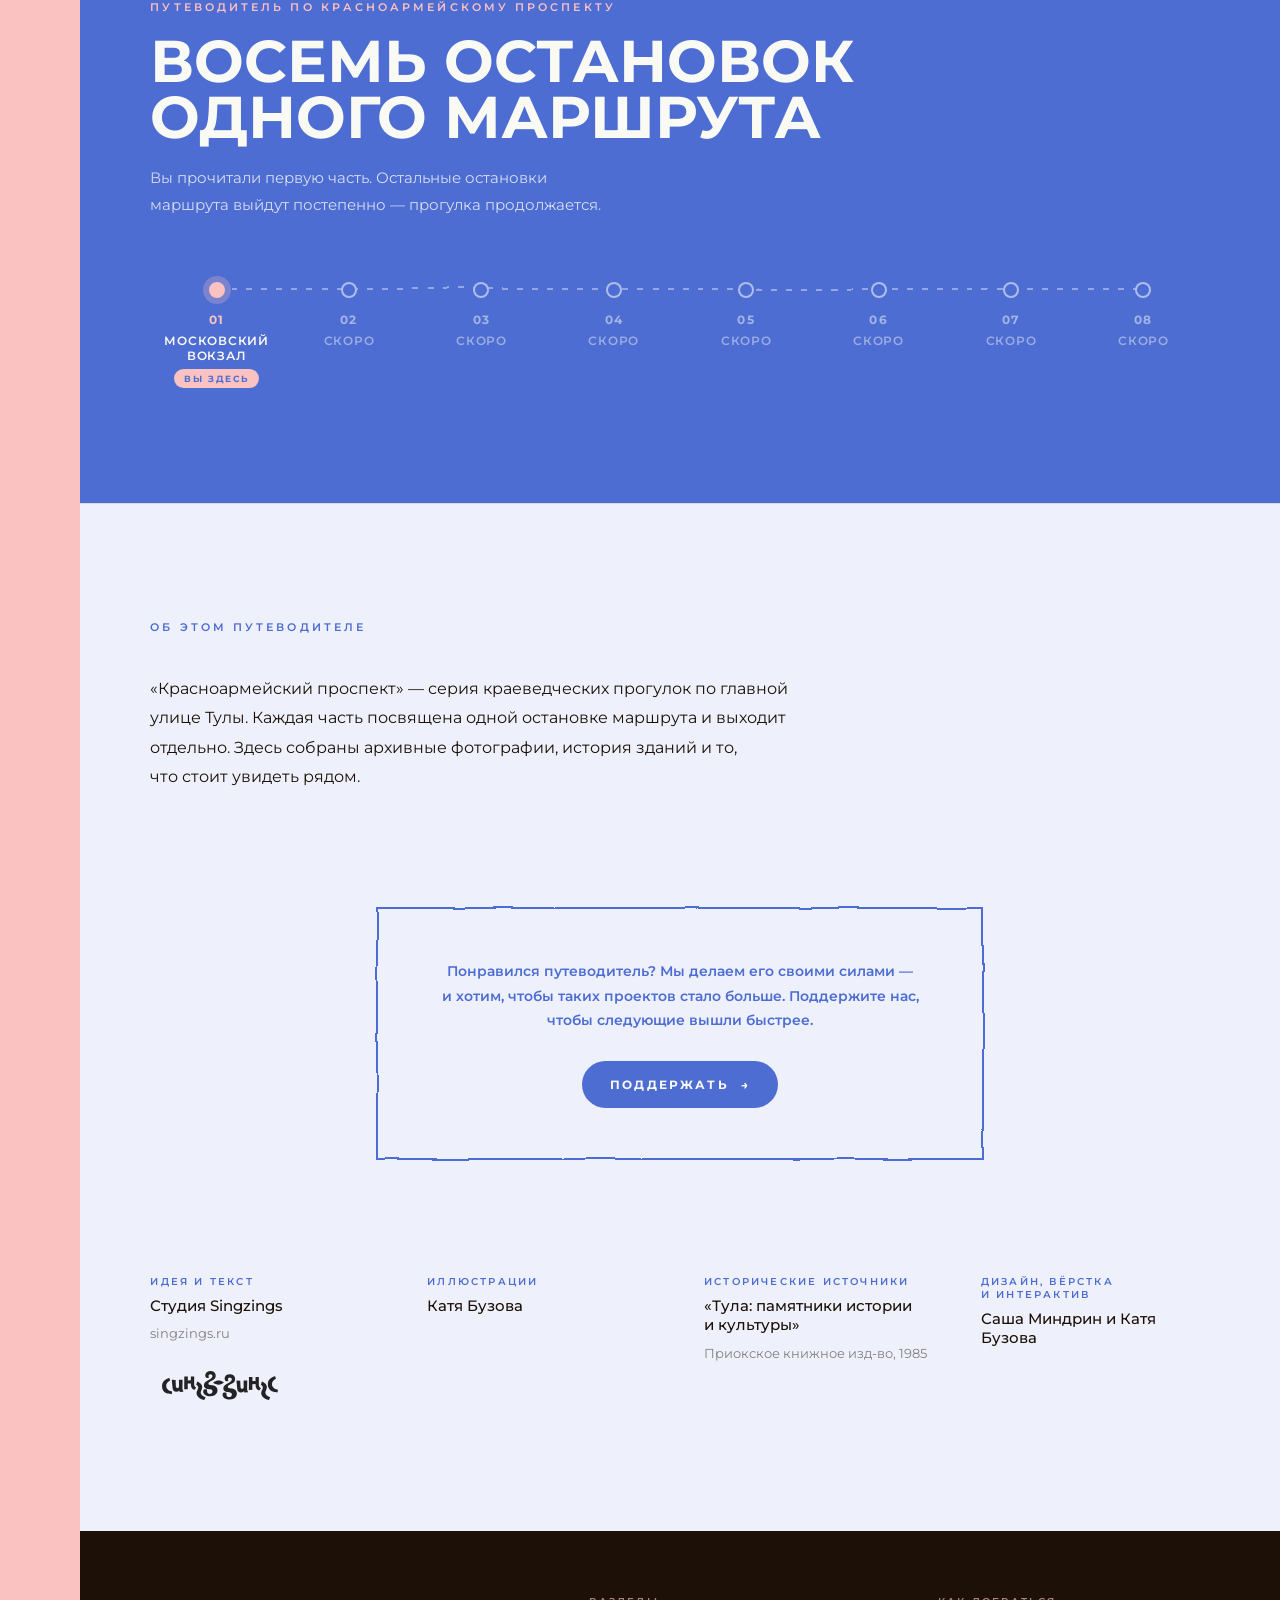
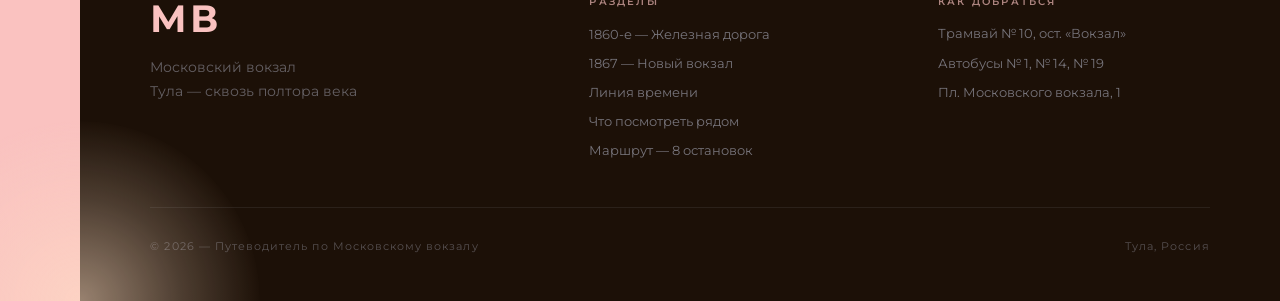
==== commit a90aeebd: "Мобильная donate-face: −20% (58→46px) Co-Authored-By: Claude Fable 5 <noreply@anthropic.com>" ====
--- a/moskovskiy-vokzal.html
+++ b/moskovskiy-vokzal.html
@@ -27,7 +27,7 @@
   <link rel="preconnect" href="https://i.postimg.cc" />
   <link rel="preconnect" href="https://vxxzyggeogbjxjlrhcus.supabase.co" />
   <link href="https://fonts.googleapis.com/css2?family=Montserrat:ital,wght@0,400;0,500;0,600;0,700;1,400;1,500;1,600&display=swap" rel="stylesheet" />
-  <link rel="stylesheet" href="style.css?v=20260717za21" />
+  <link rel="stylesheet" href="style.css?v=20260717za22" />
 
   <!-- Lottie (лёгкая SVG-сборка) — анимация птиц в hero -->
   <script src="https://cdnjs.cloudflare.com/ajax/libs/bodymovin/5.12.2/lottie_light.min.js" defer></script>
--- a/style.css
+++ b/style.css
@@ -3915,9 +3915,9 @@
 @media (max-width: 560px) {
   :root { --pad-x: 18px; --pad-y: 48px; }
 
-  /* donate-face у кнопки «Поддержать»: чуть больше и левее */
+  /* donate-face у кнопки «Поддержать»: левее, размер −20% */
   .credits__donate {
-    width: 58px;
+    width: 46px;
     margin-left: clamp(16px, 4vw, 28px);
   }
 
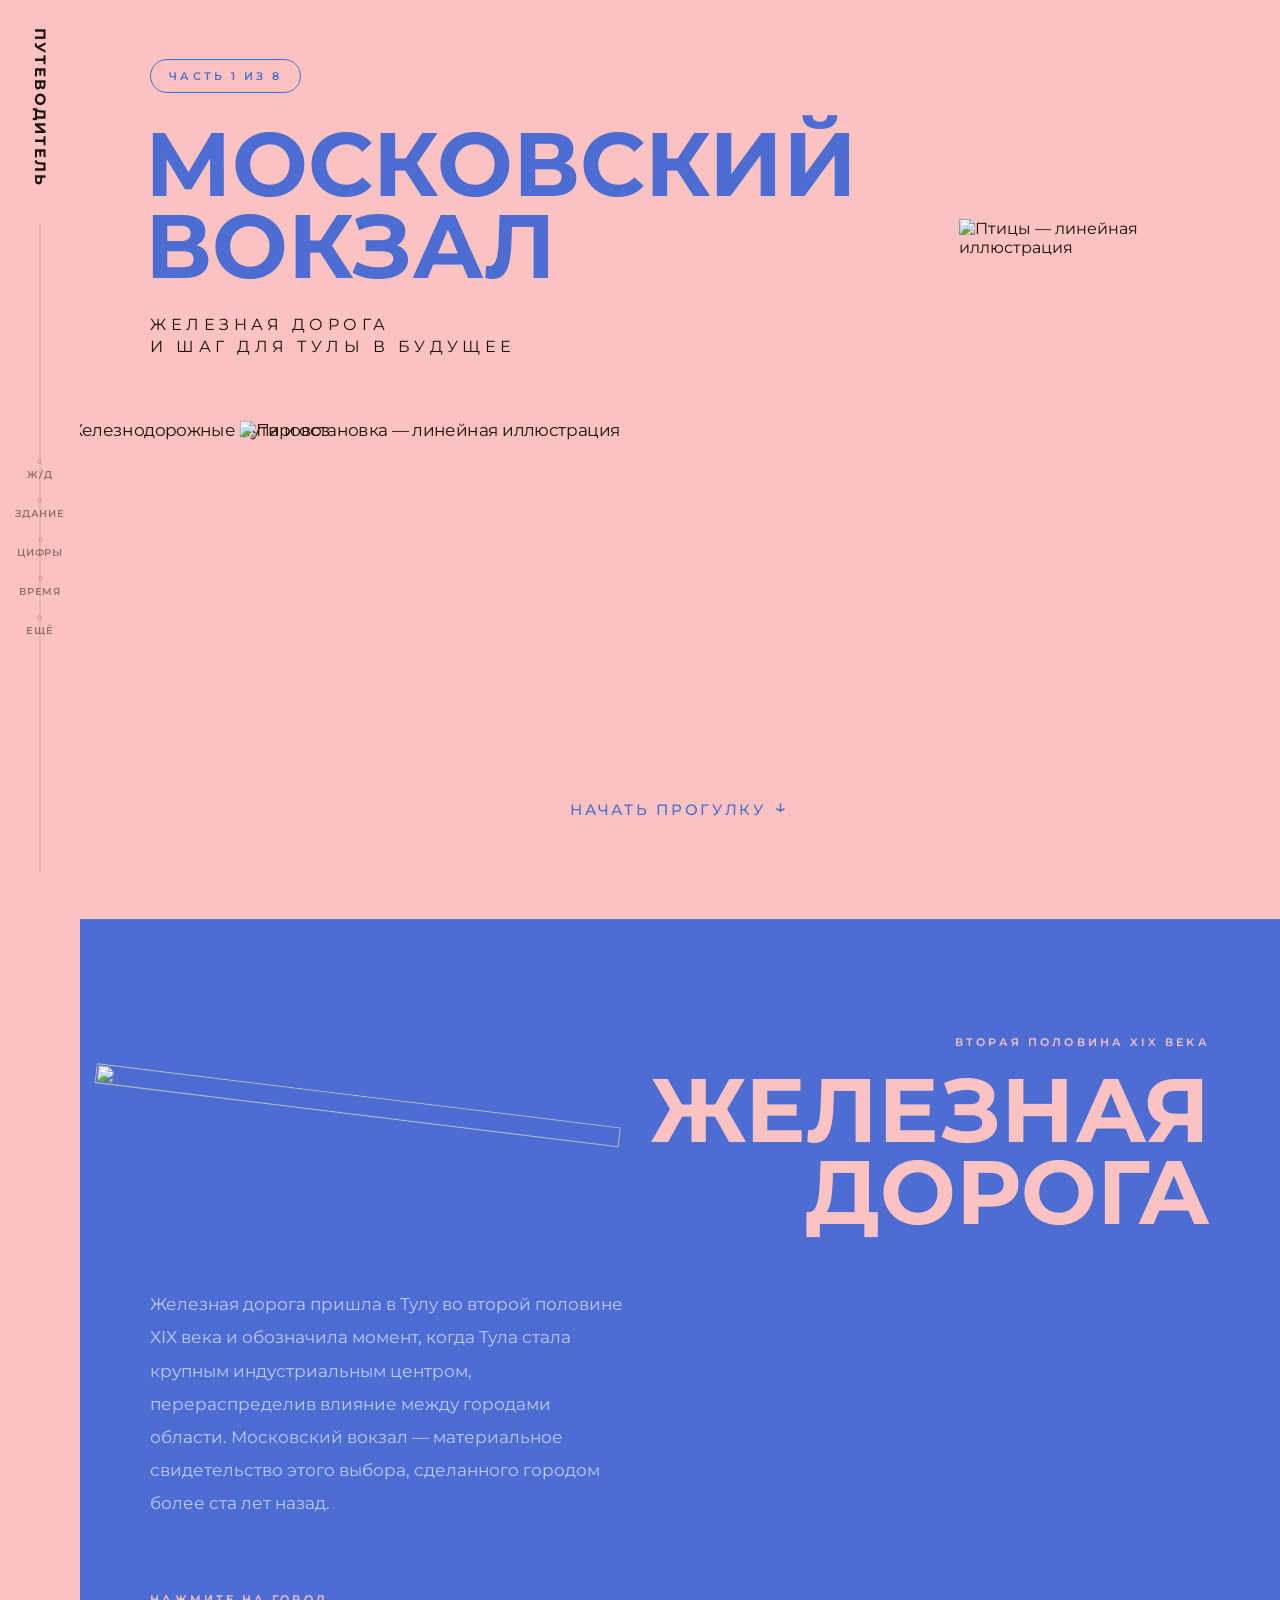
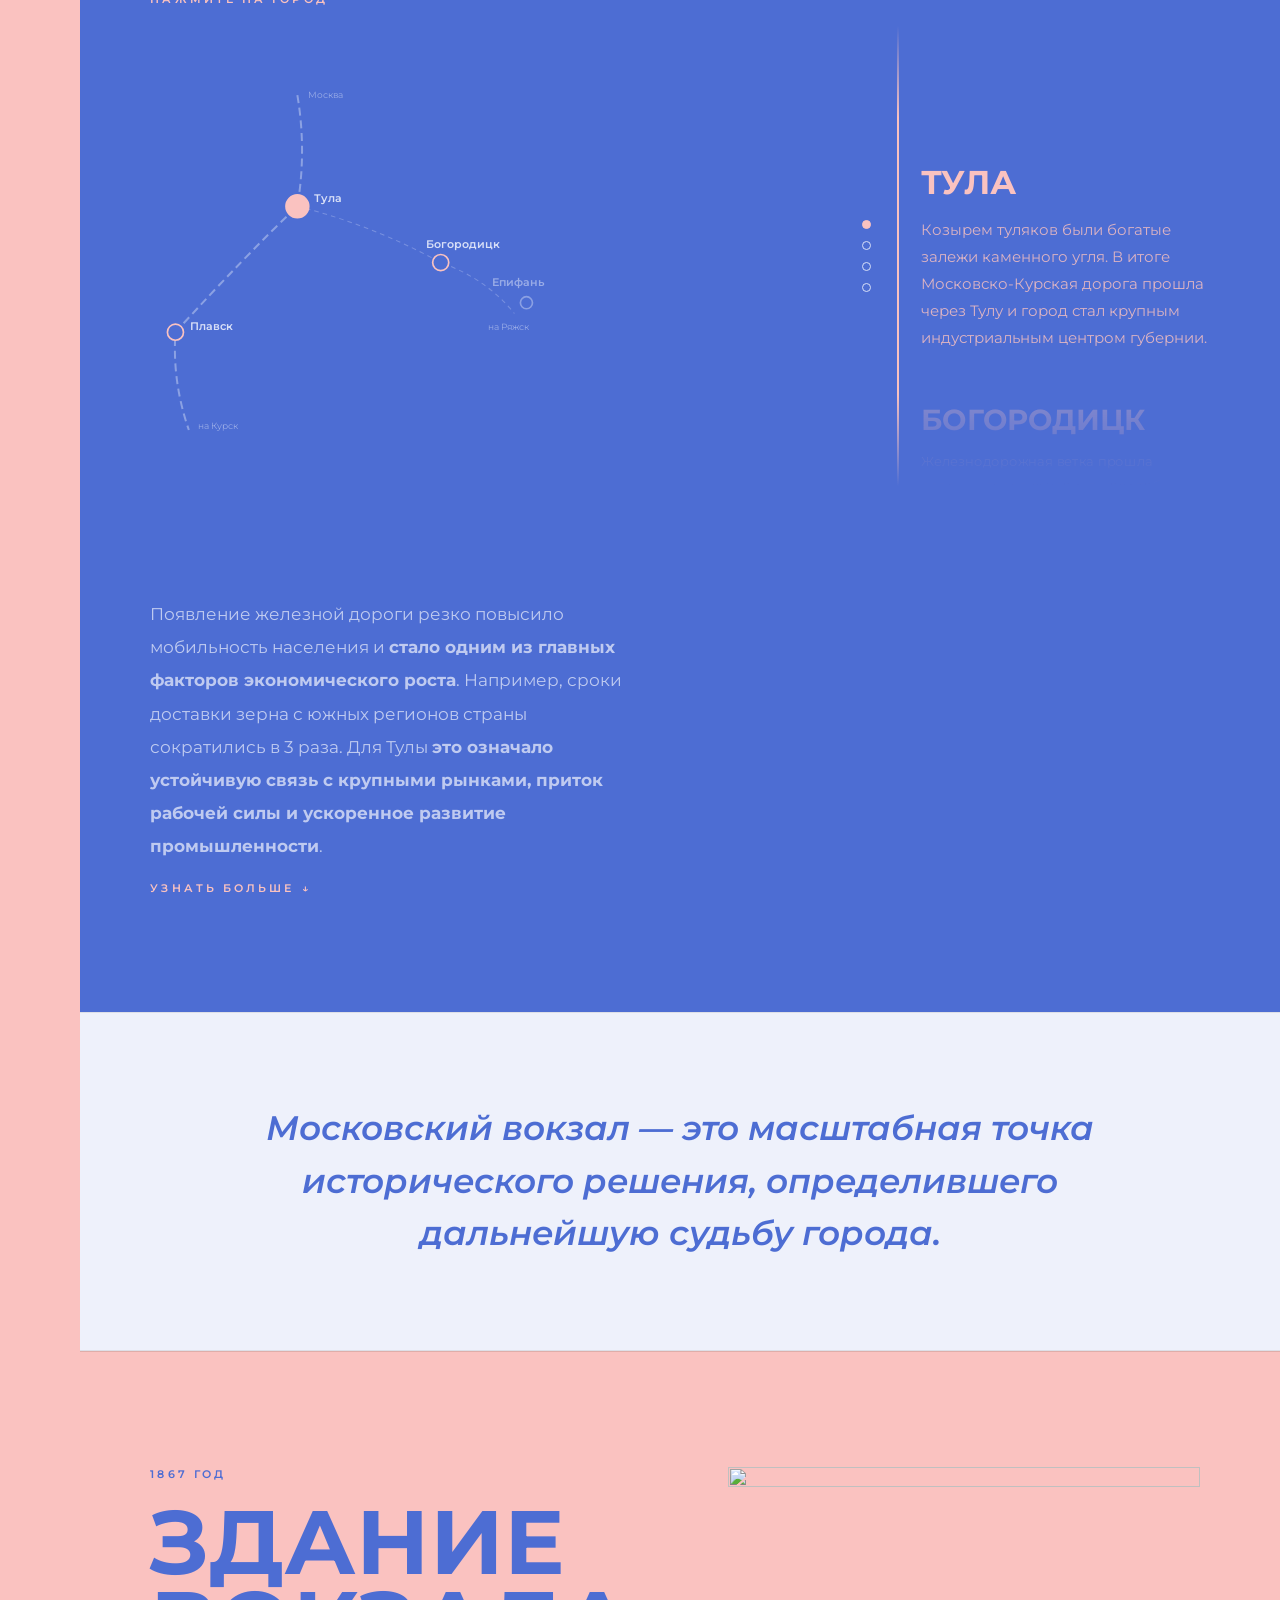
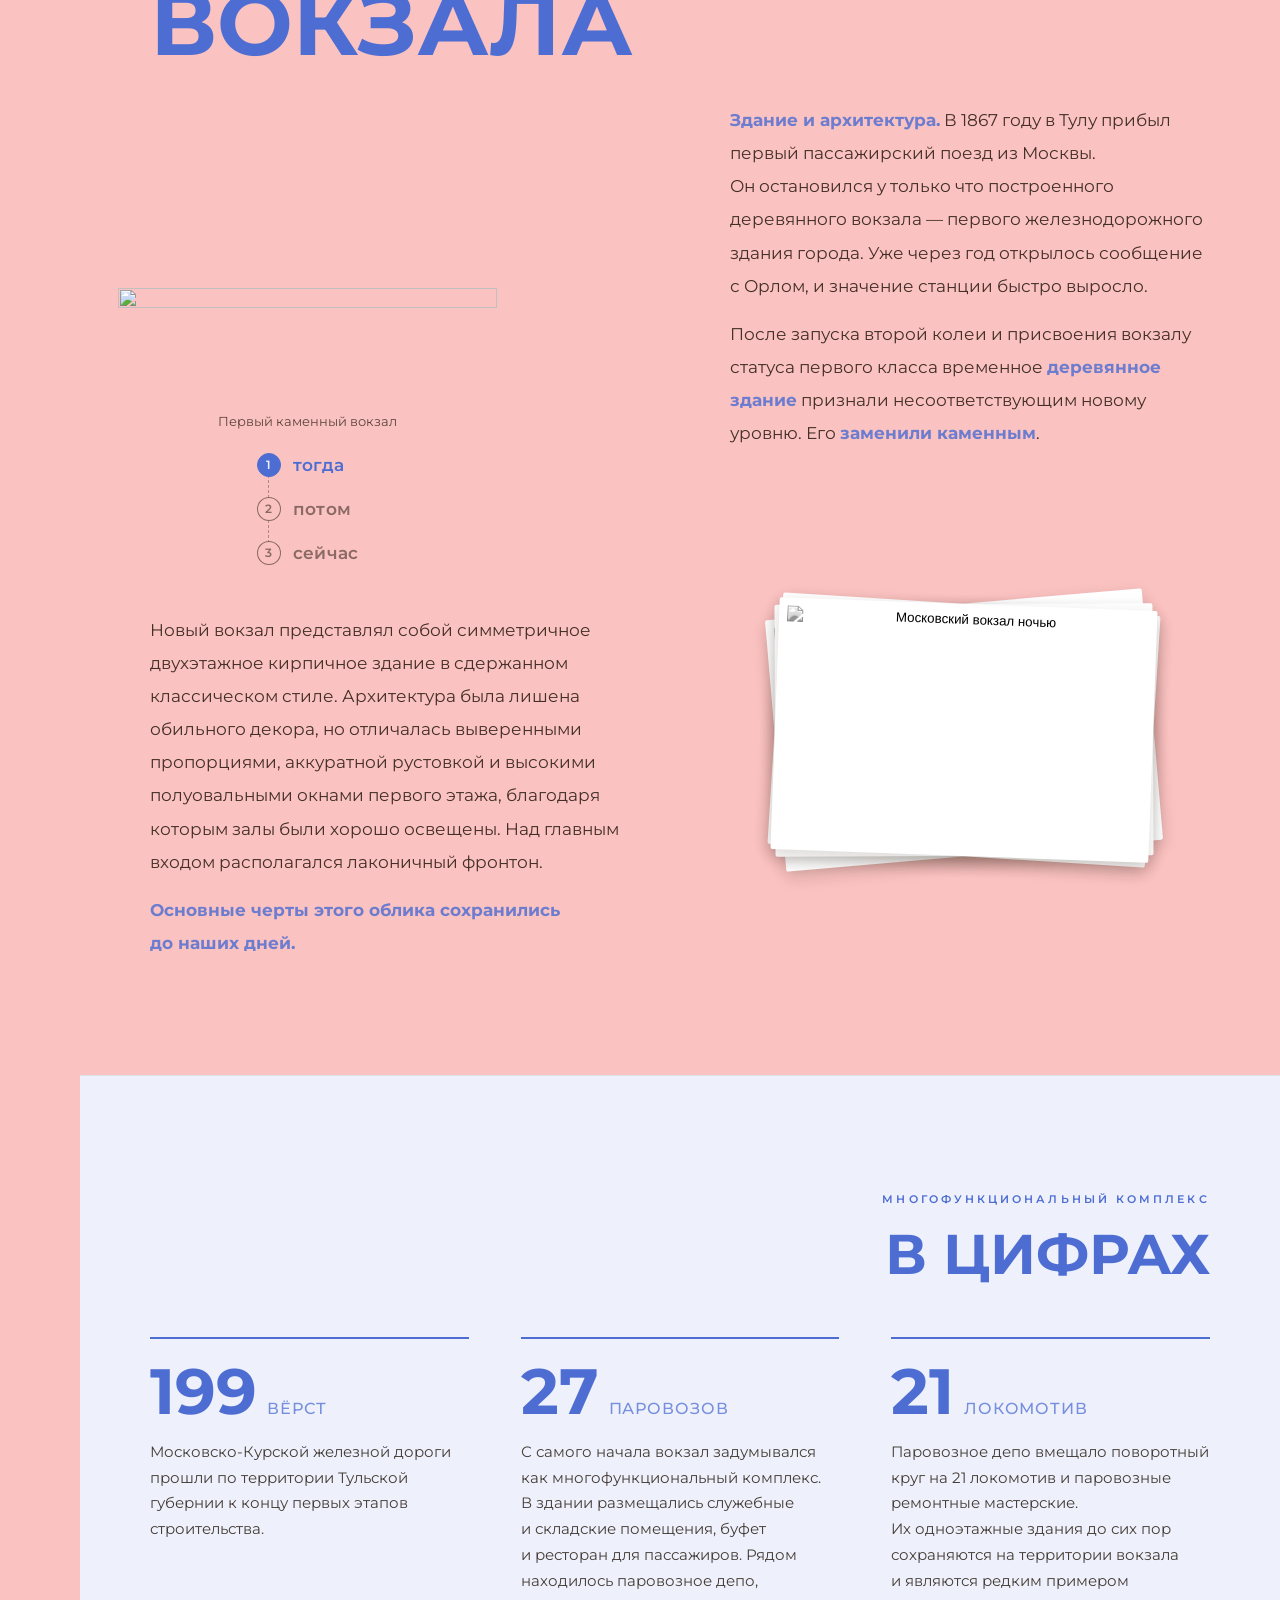
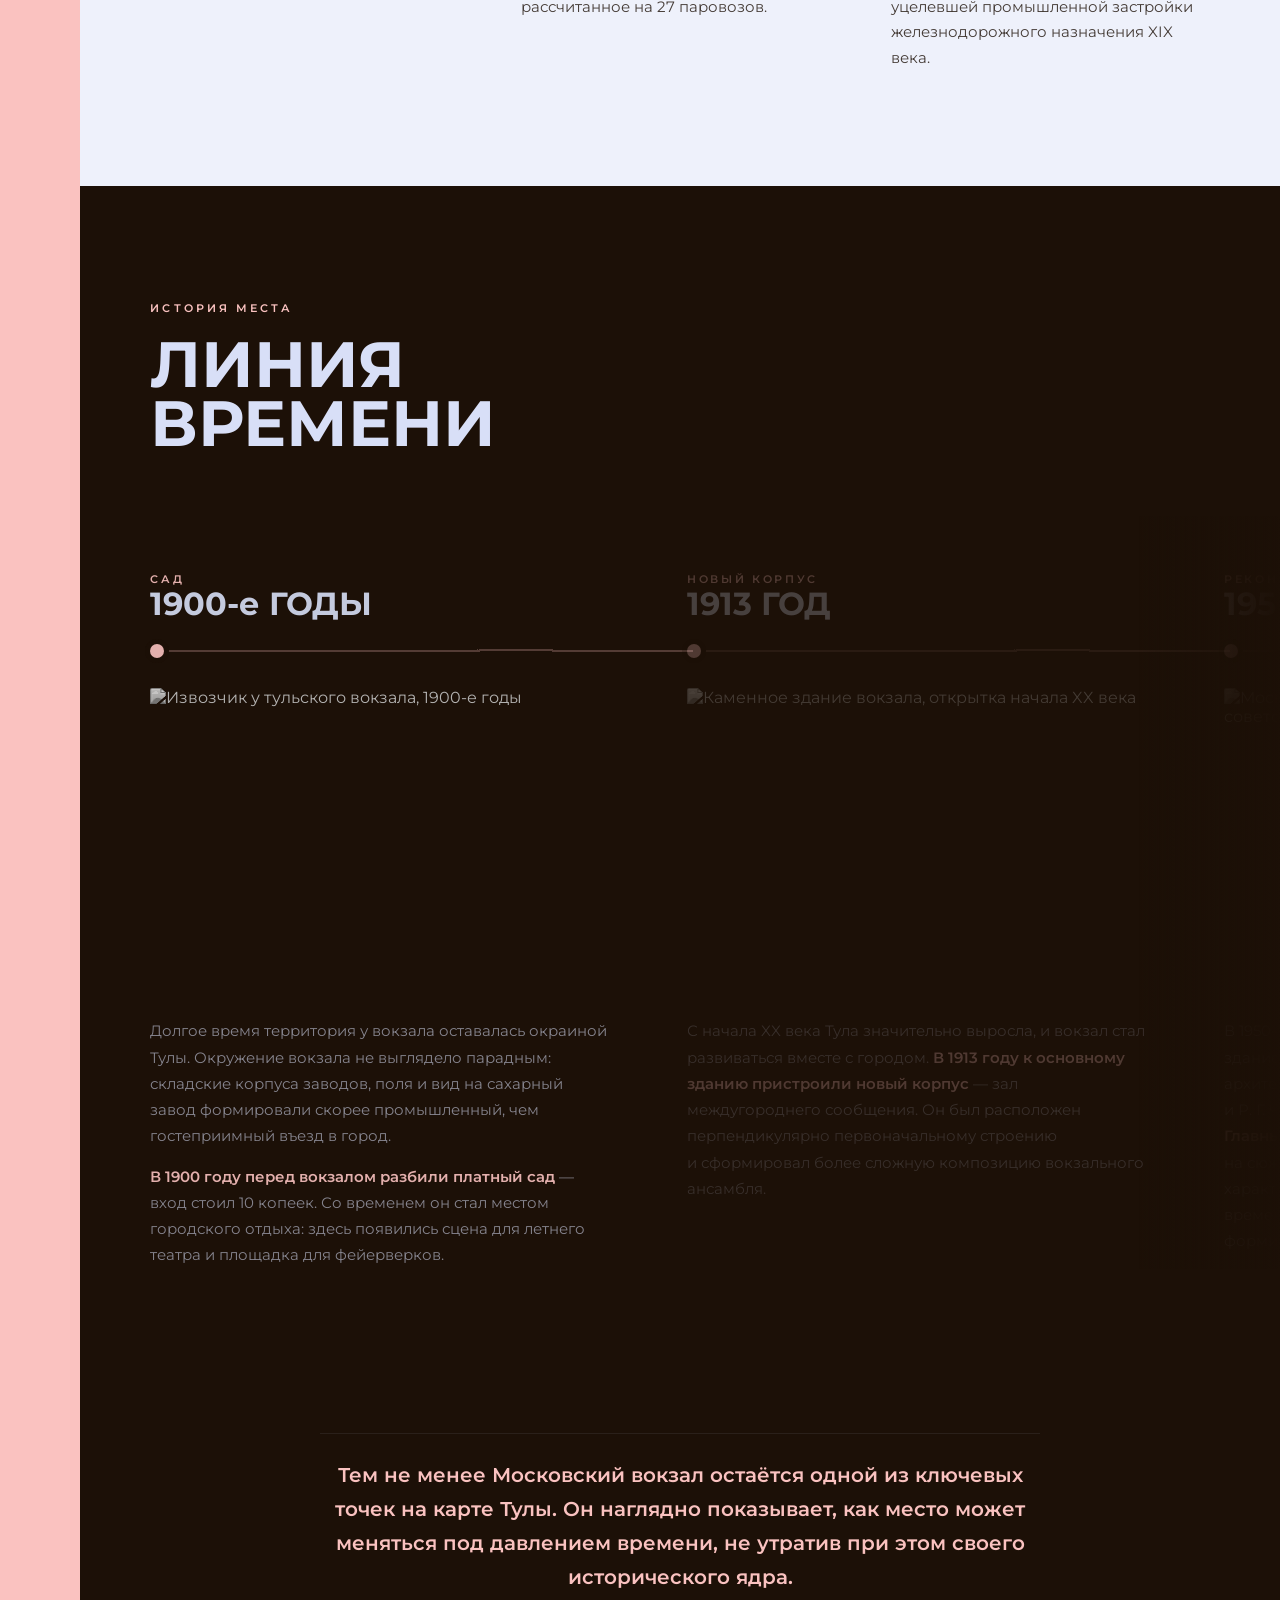
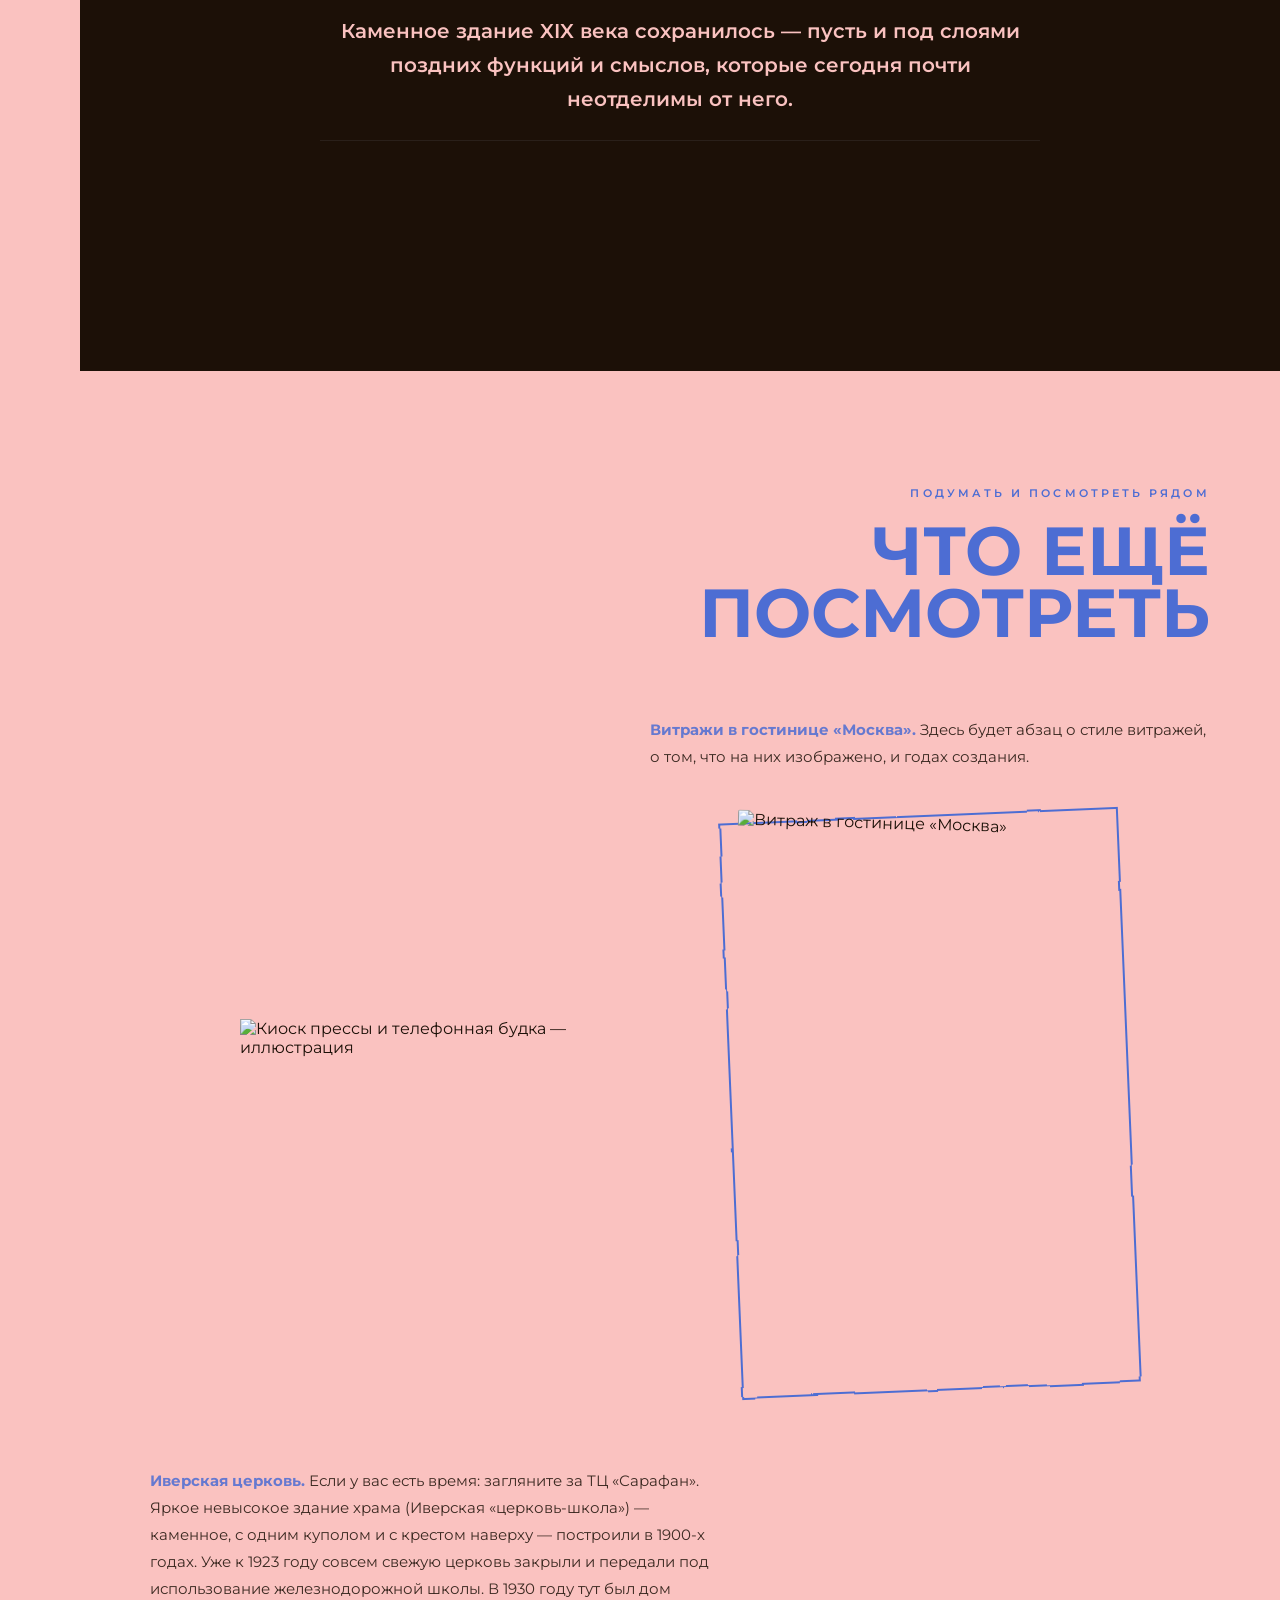
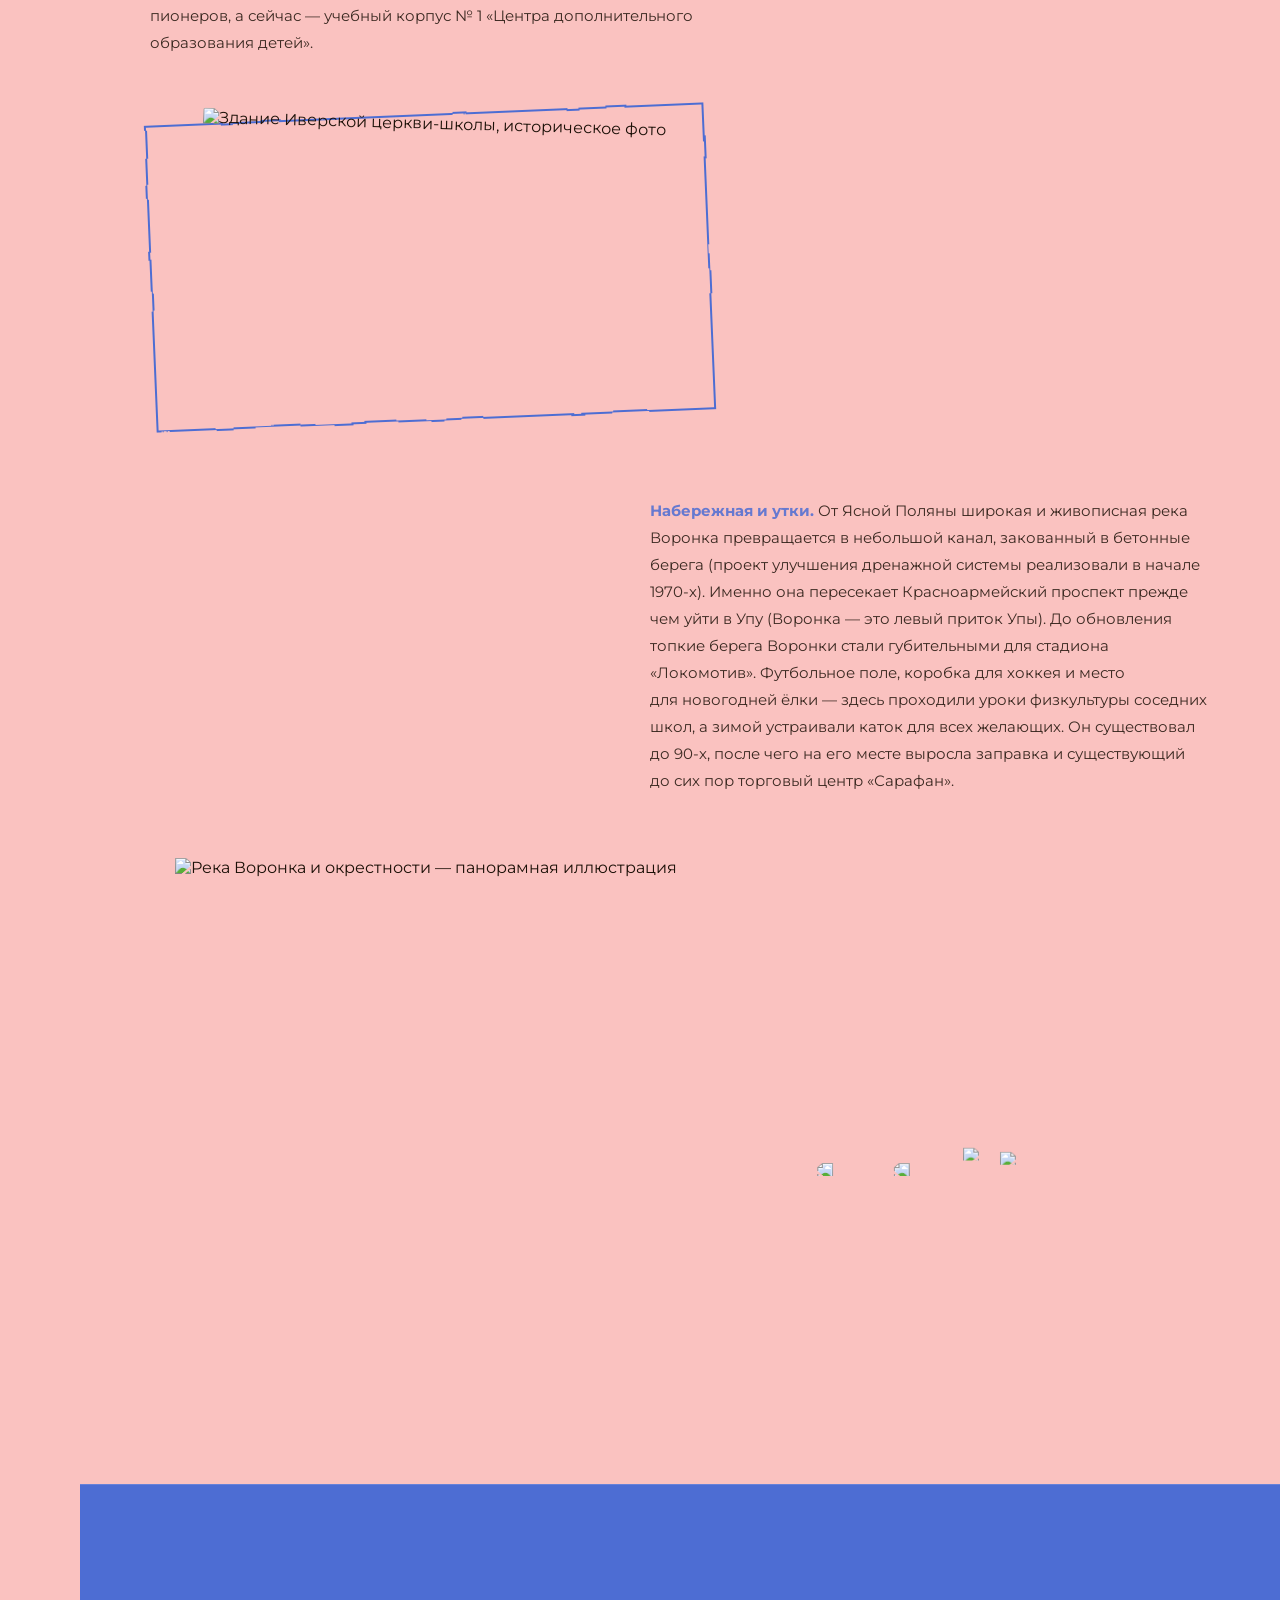
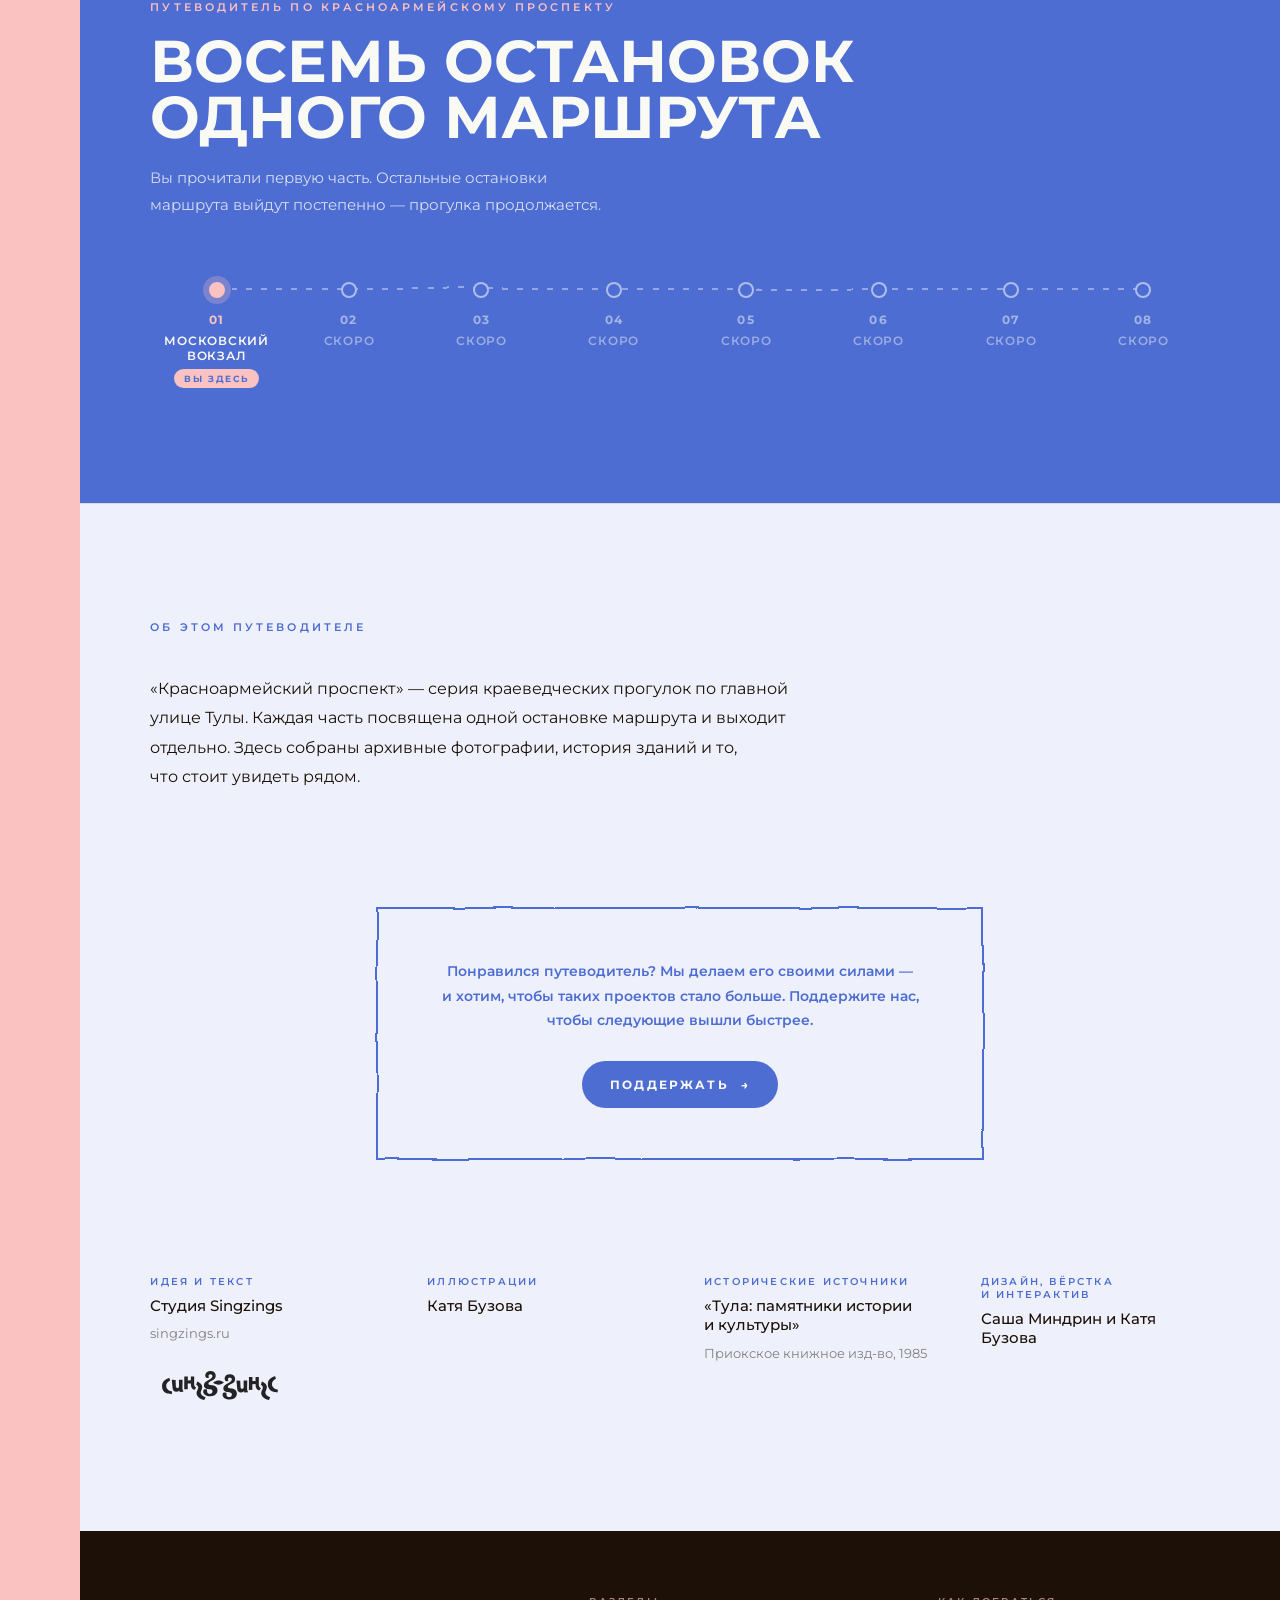
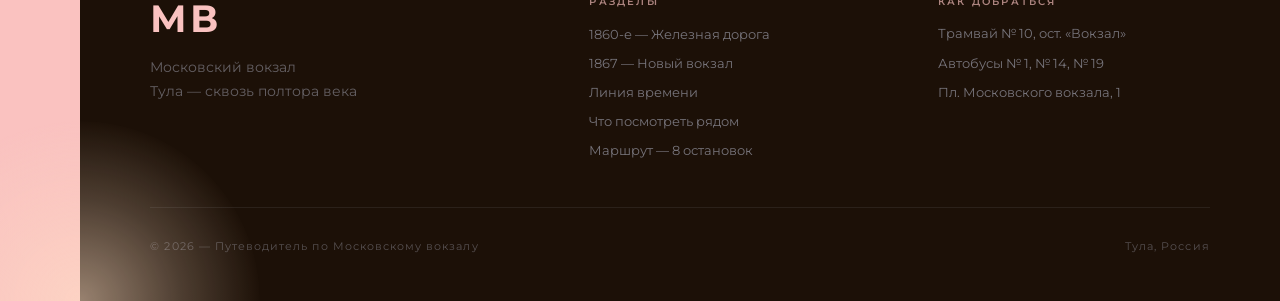
==== commit c2307eee: "Мобильная donate-face: под кнопкой «Поддержать» и по центру (не сбоку) Co-Authored-By: Claude Fable " ====
--- a/moskovskiy-vokzal.html
+++ b/moskovskiy-vokzal.html
@@ -27,7 +27,7 @@
   <link rel="preconnect" href="https://i.postimg.cc" />
   <link rel="preconnect" href="https://vxxzyggeogbjxjlrhcus.supabase.co" />
   <link href="https://fonts.googleapis.com/css2?family=Montserrat:ital,wght@0,400;0,500;0,600;0,700;1,400;1,500;1,600&display=swap" rel="stylesheet" />
-  <link rel="stylesheet" href="style.css?v=20260717za22" />
+  <link rel="stylesheet" href="style.css?v=20260717za23" />
 
   <!-- Lottie (лёгкая SVG-сборка) — анимация птиц в hero -->
   <script src="https://cdnjs.cloudflare.com/ajax/libs/bodymovin/5.12.2/lottie_light.min.js" defer></script>
--- a/style.css
+++ b/style.css
@@ -3915,10 +3915,18 @@
 @media (max-width: 560px) {
   :root { --pad-x: 18px; --pad-y: 48px; }
 
-  /* donate-face у кнопки «Поддержать»: левее, размер −20% */
+  /* donate-face: под кнопкой «Поддержать» и по центру (не сбоку) */
+  .credits__support-actions {
+    display: flex;
+    flex-direction: column;
+    align-items: center;
+    gap: clamp(14px, 4vw, 24px);
+  }
   .credits__donate {
+    position: static;
+    transform: none;
+    margin: 0;
     width: 46px;
-    margin-left: clamp(16px, 4vw, 28px);
   }
 
   /* бабл на реке — чуть меньше */
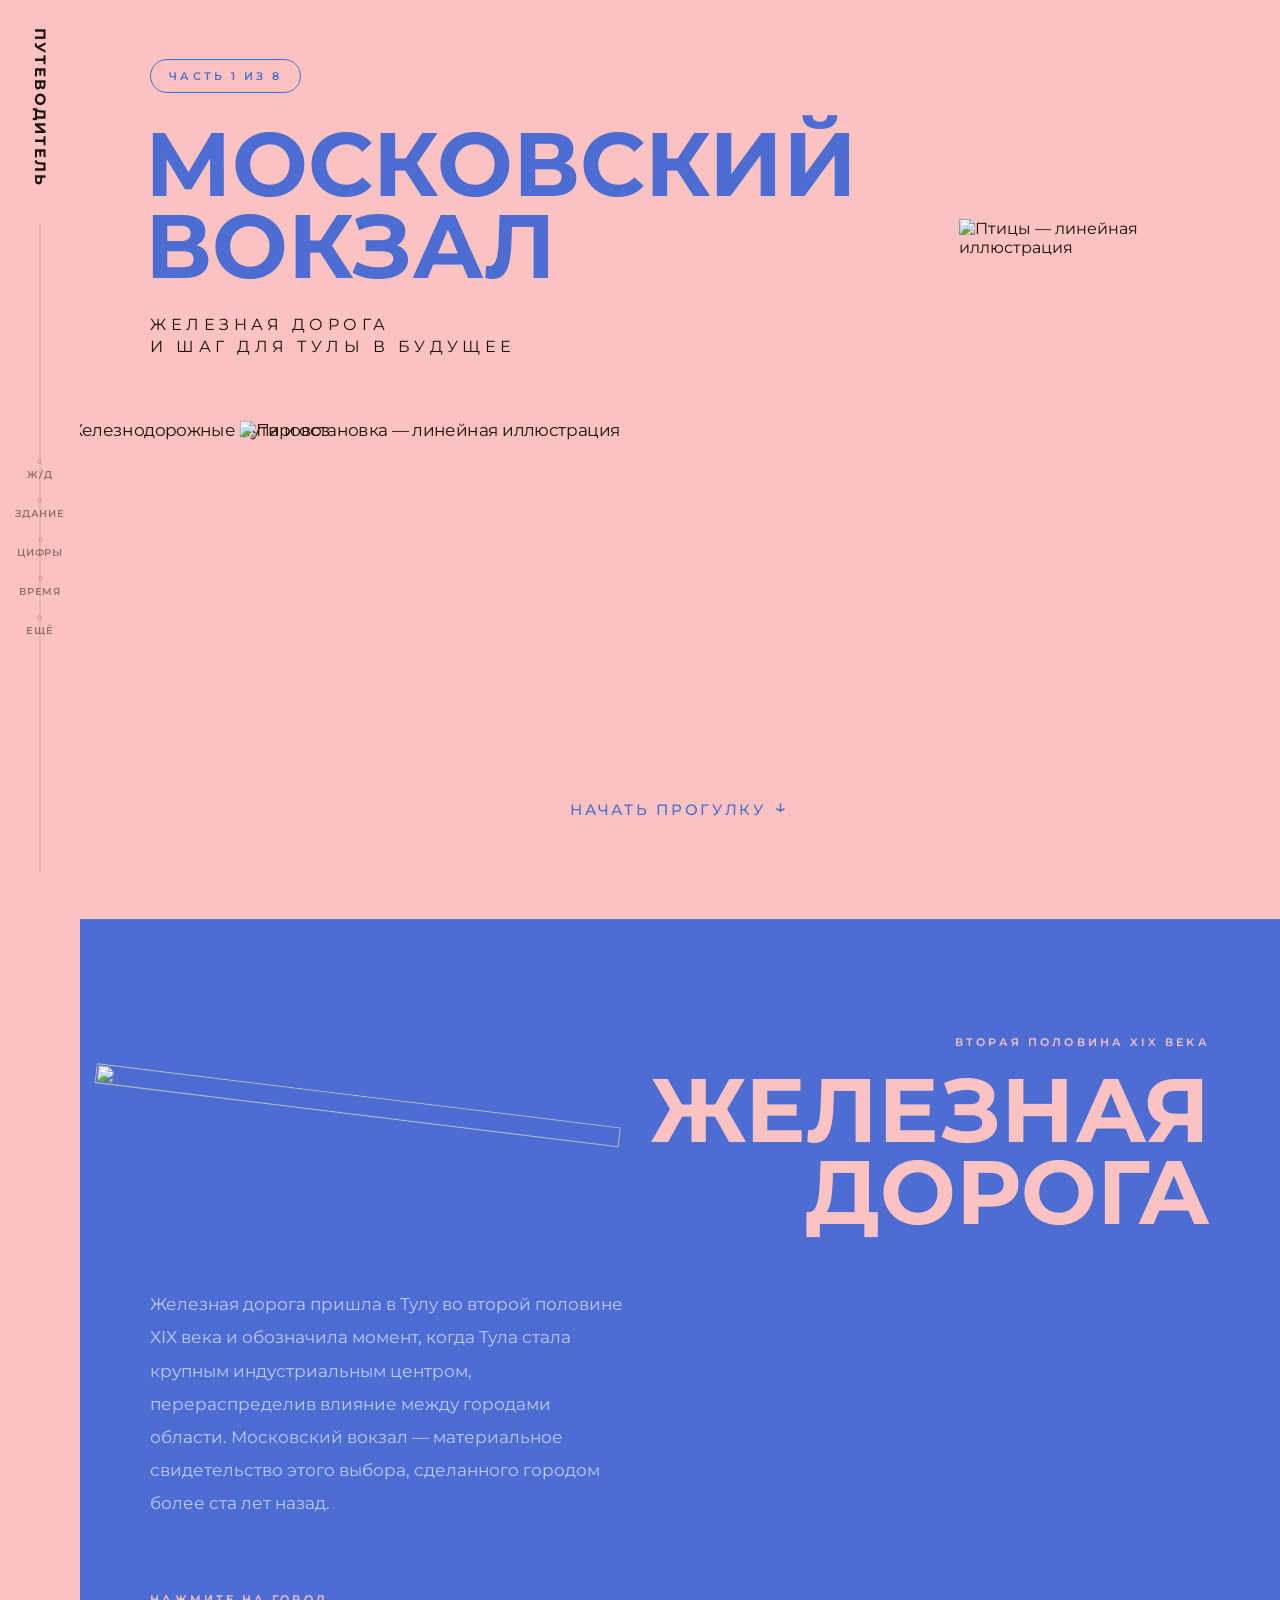
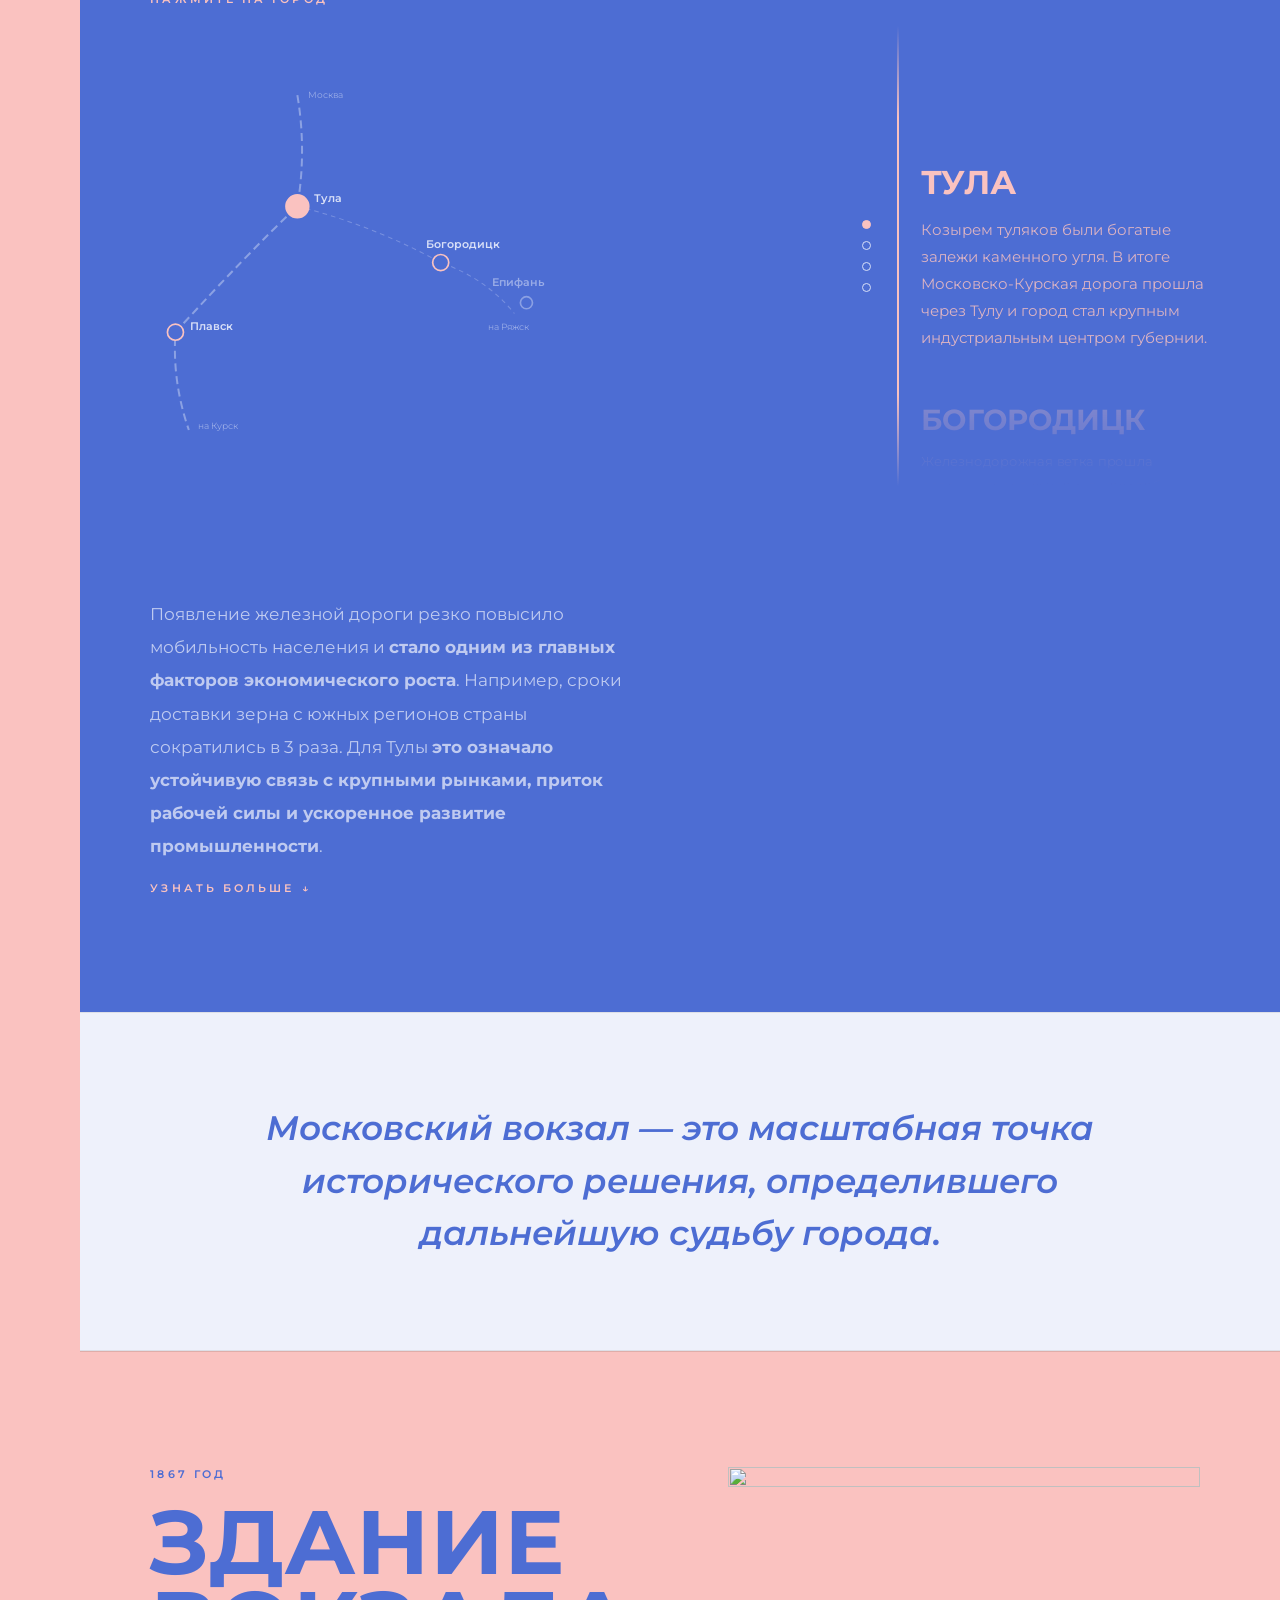
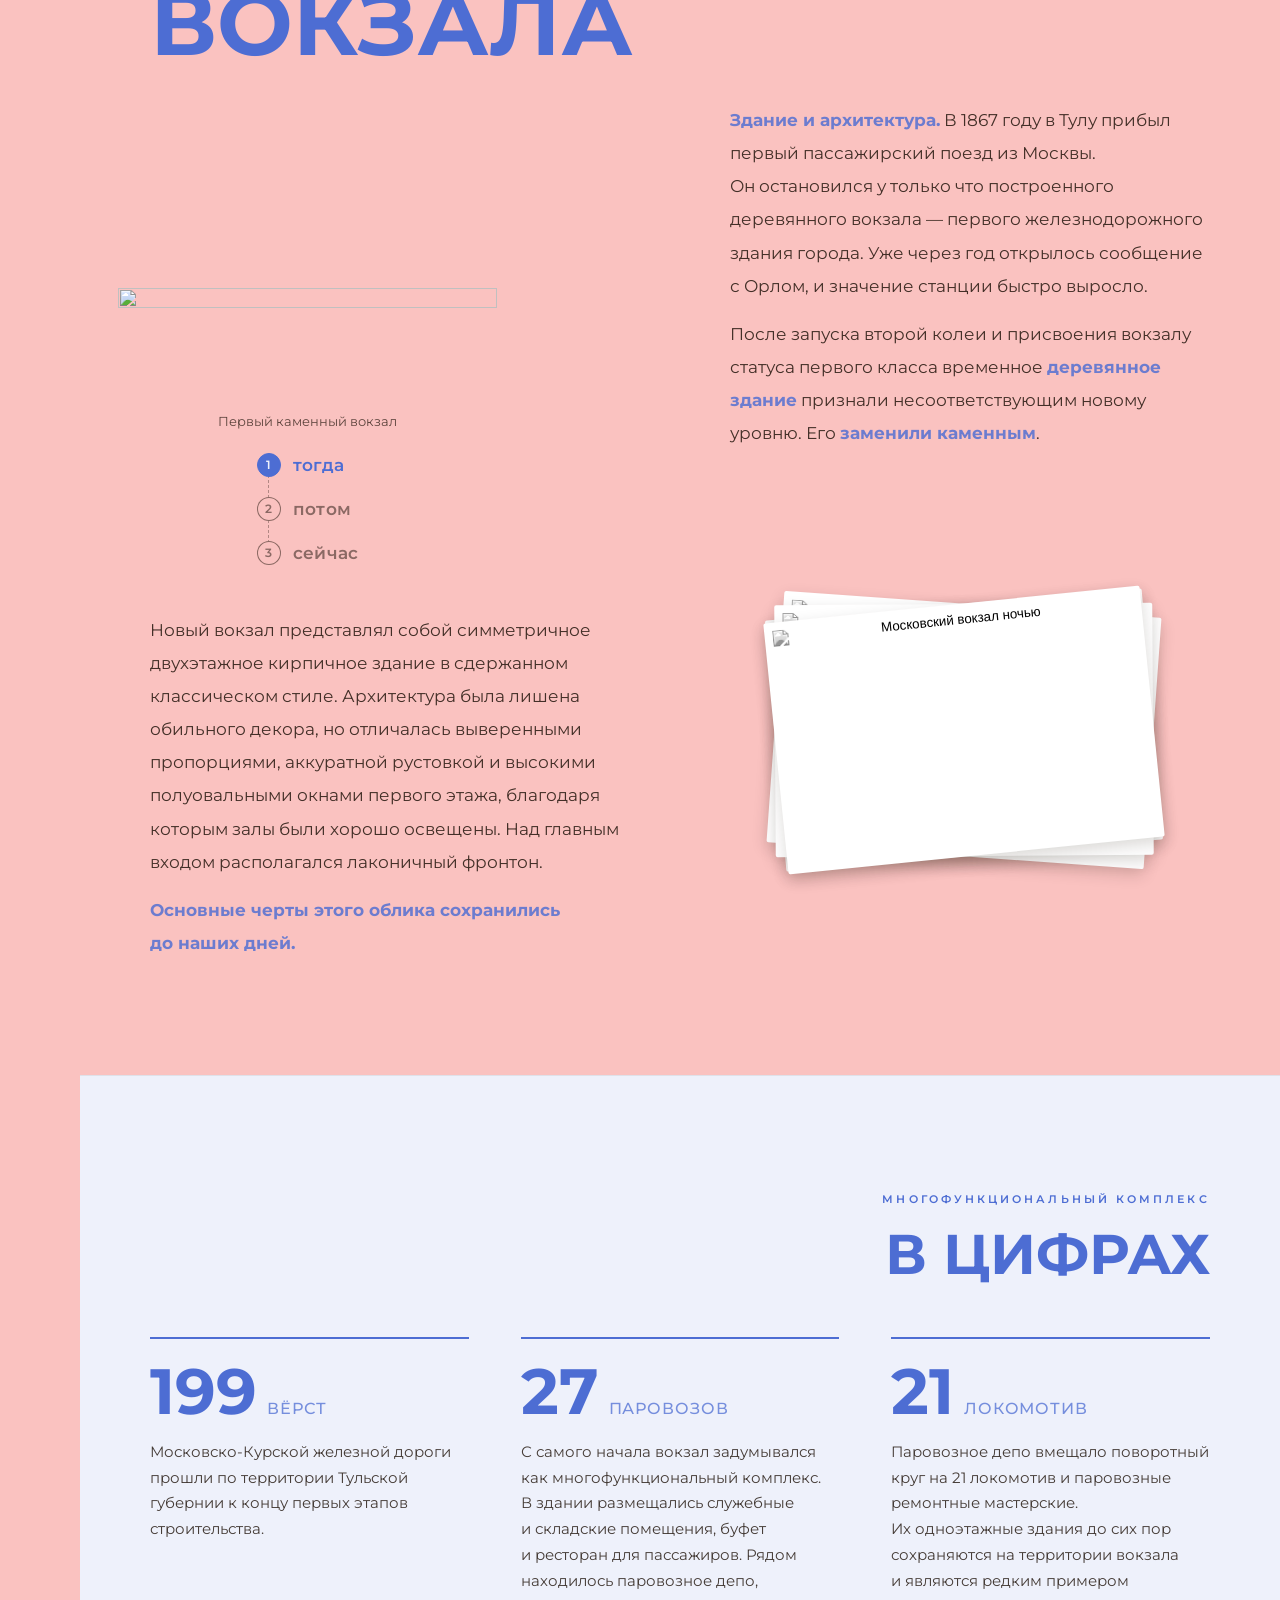
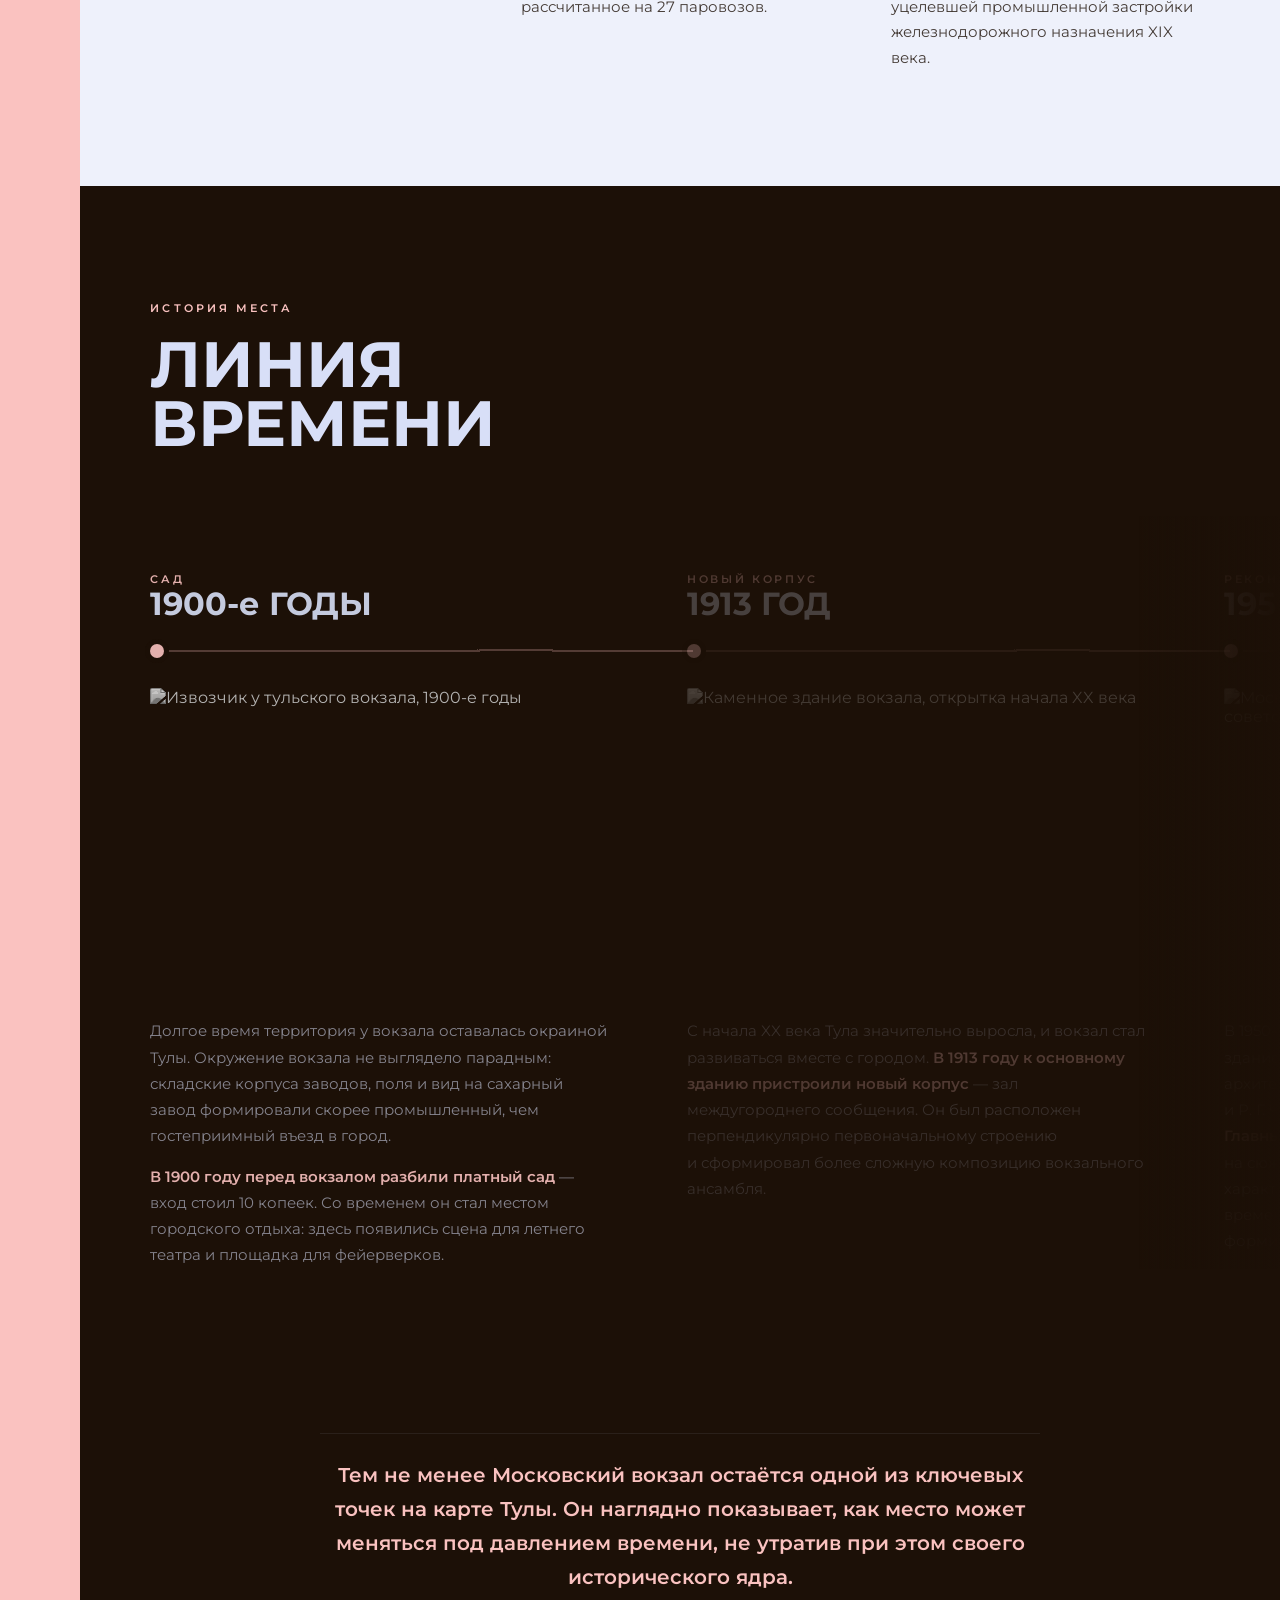
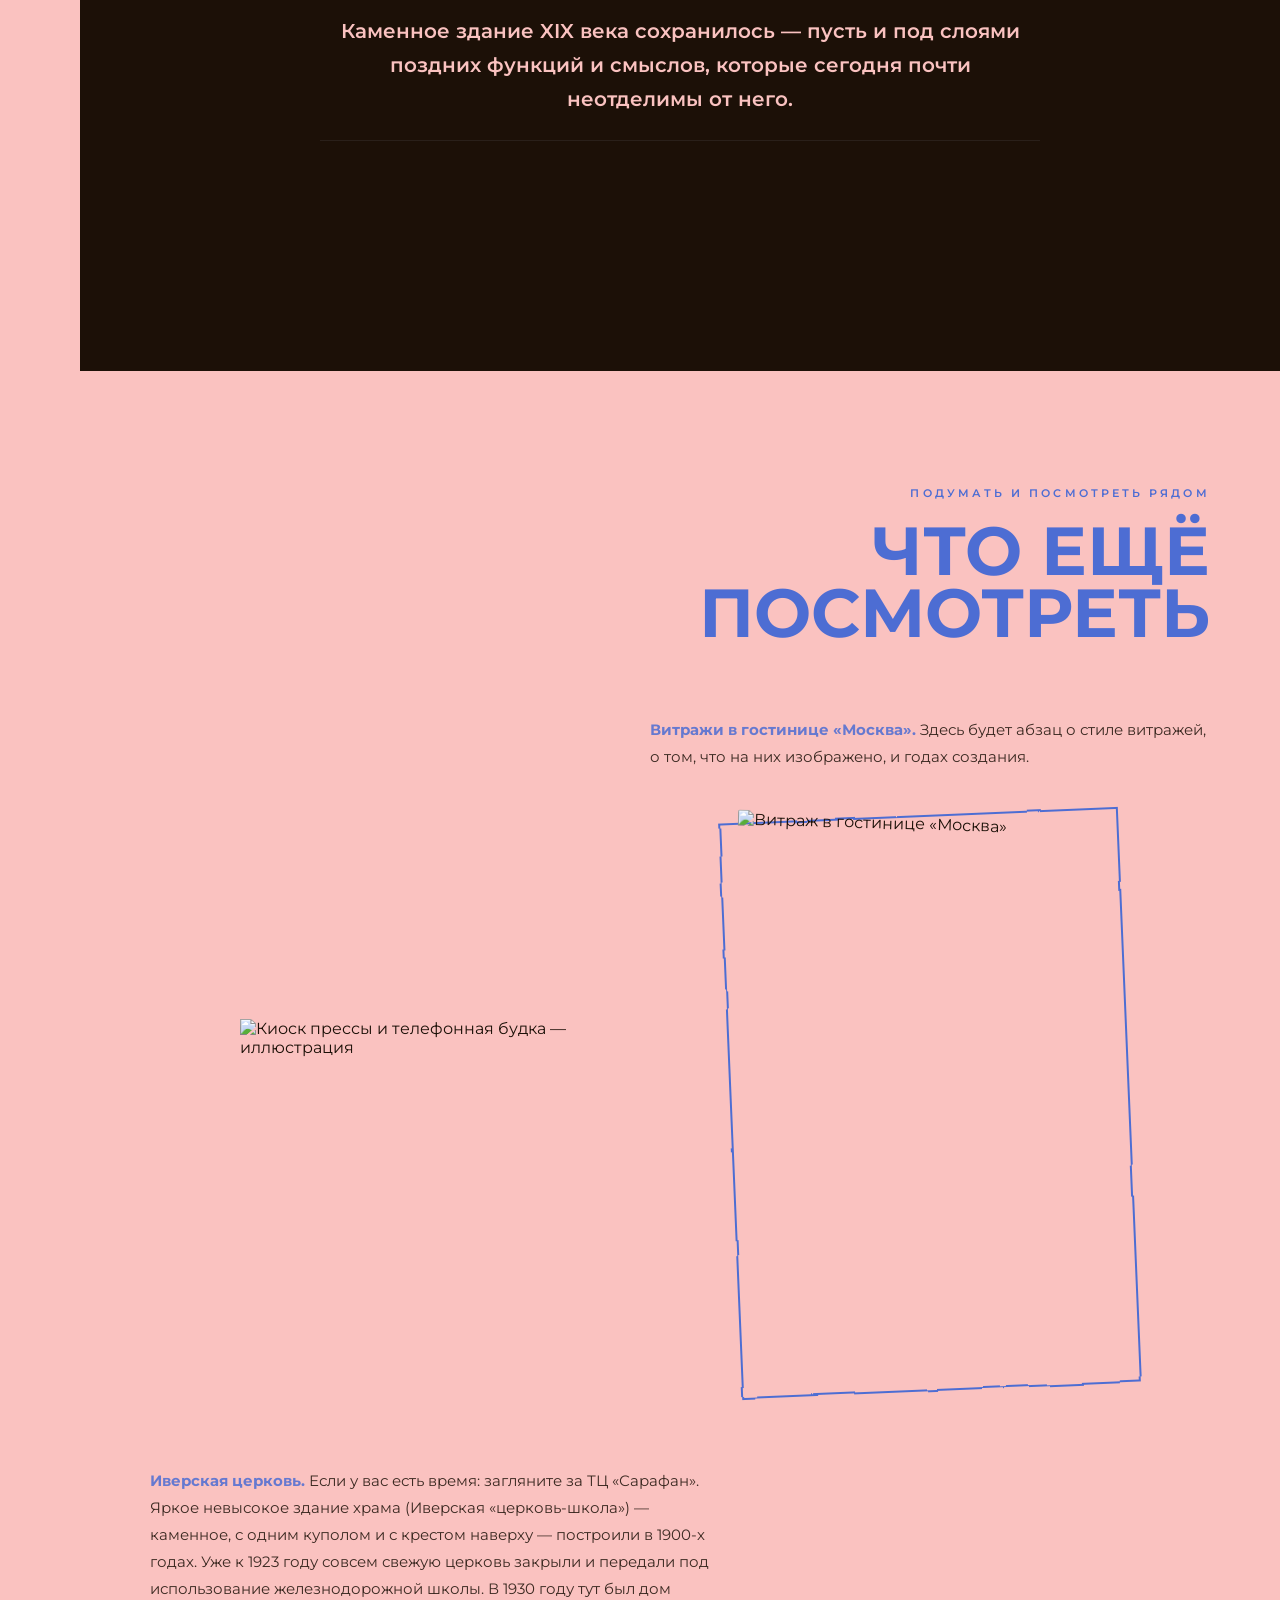
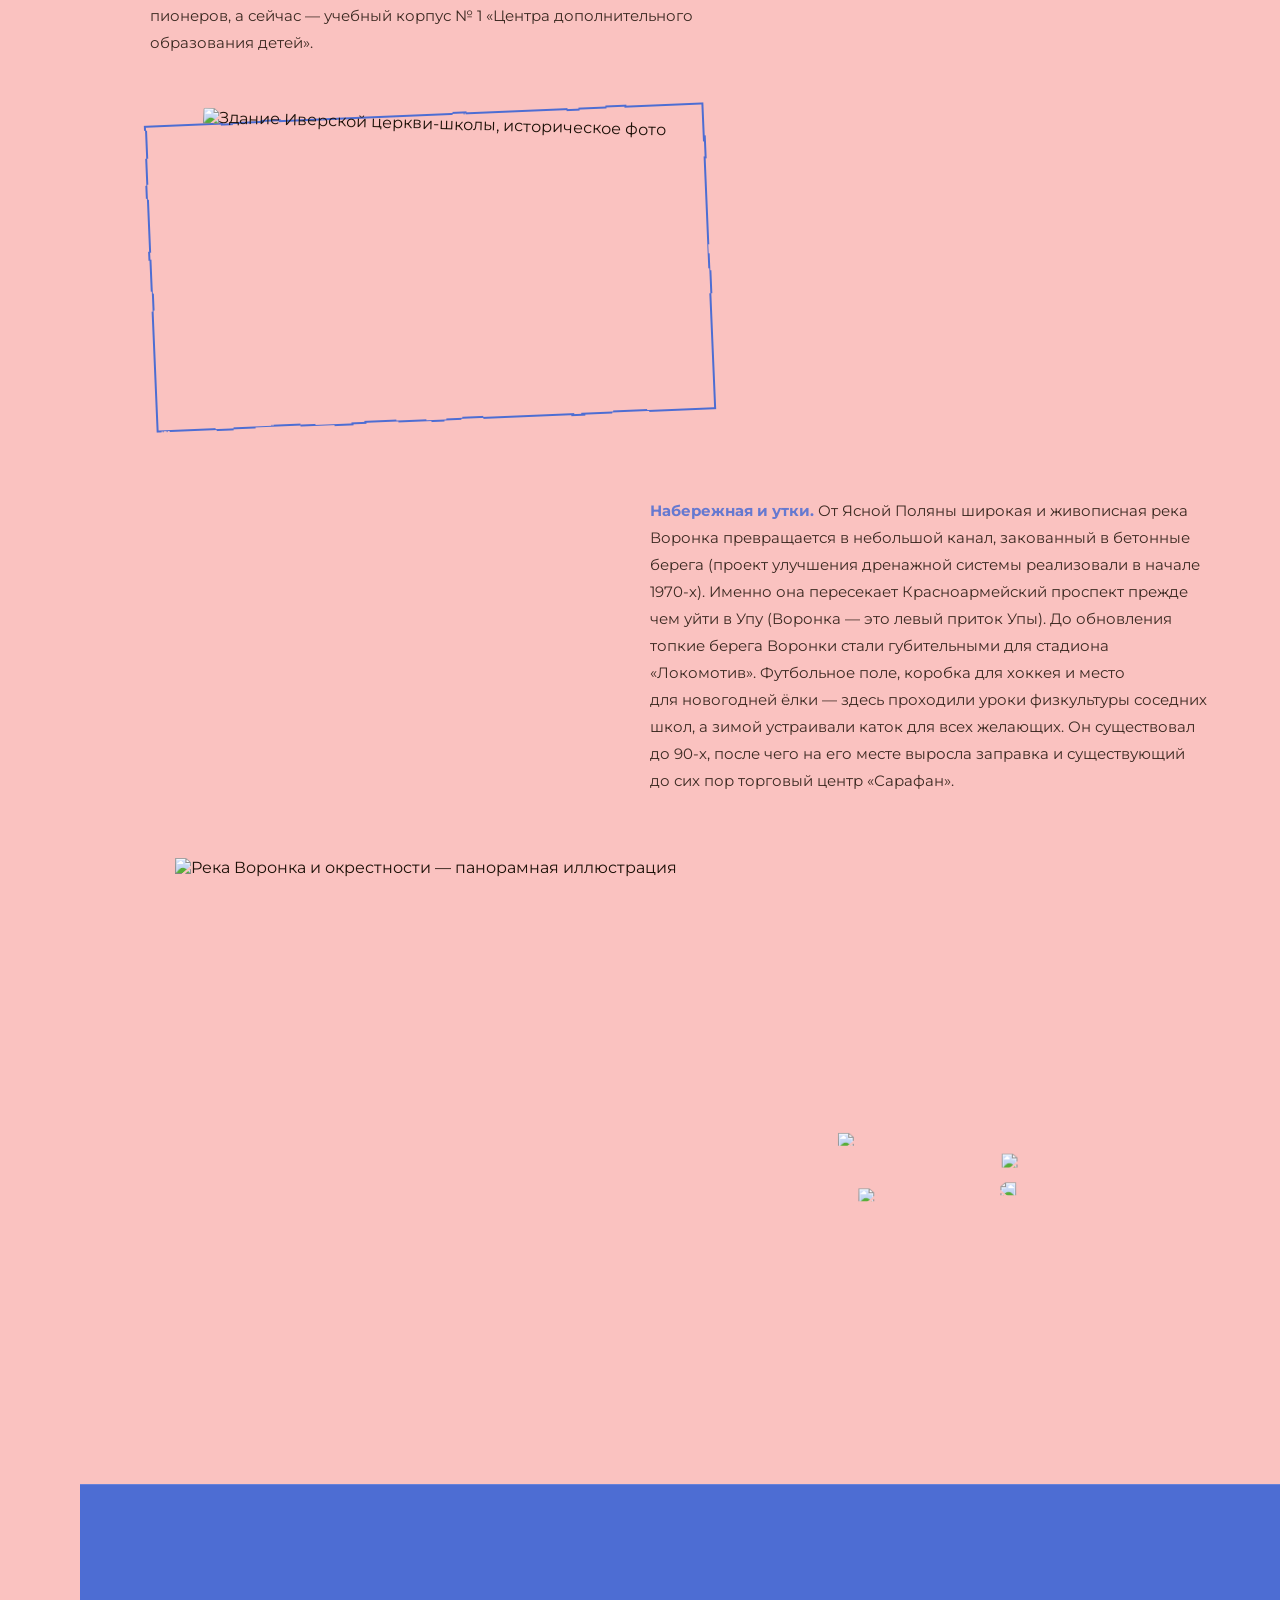
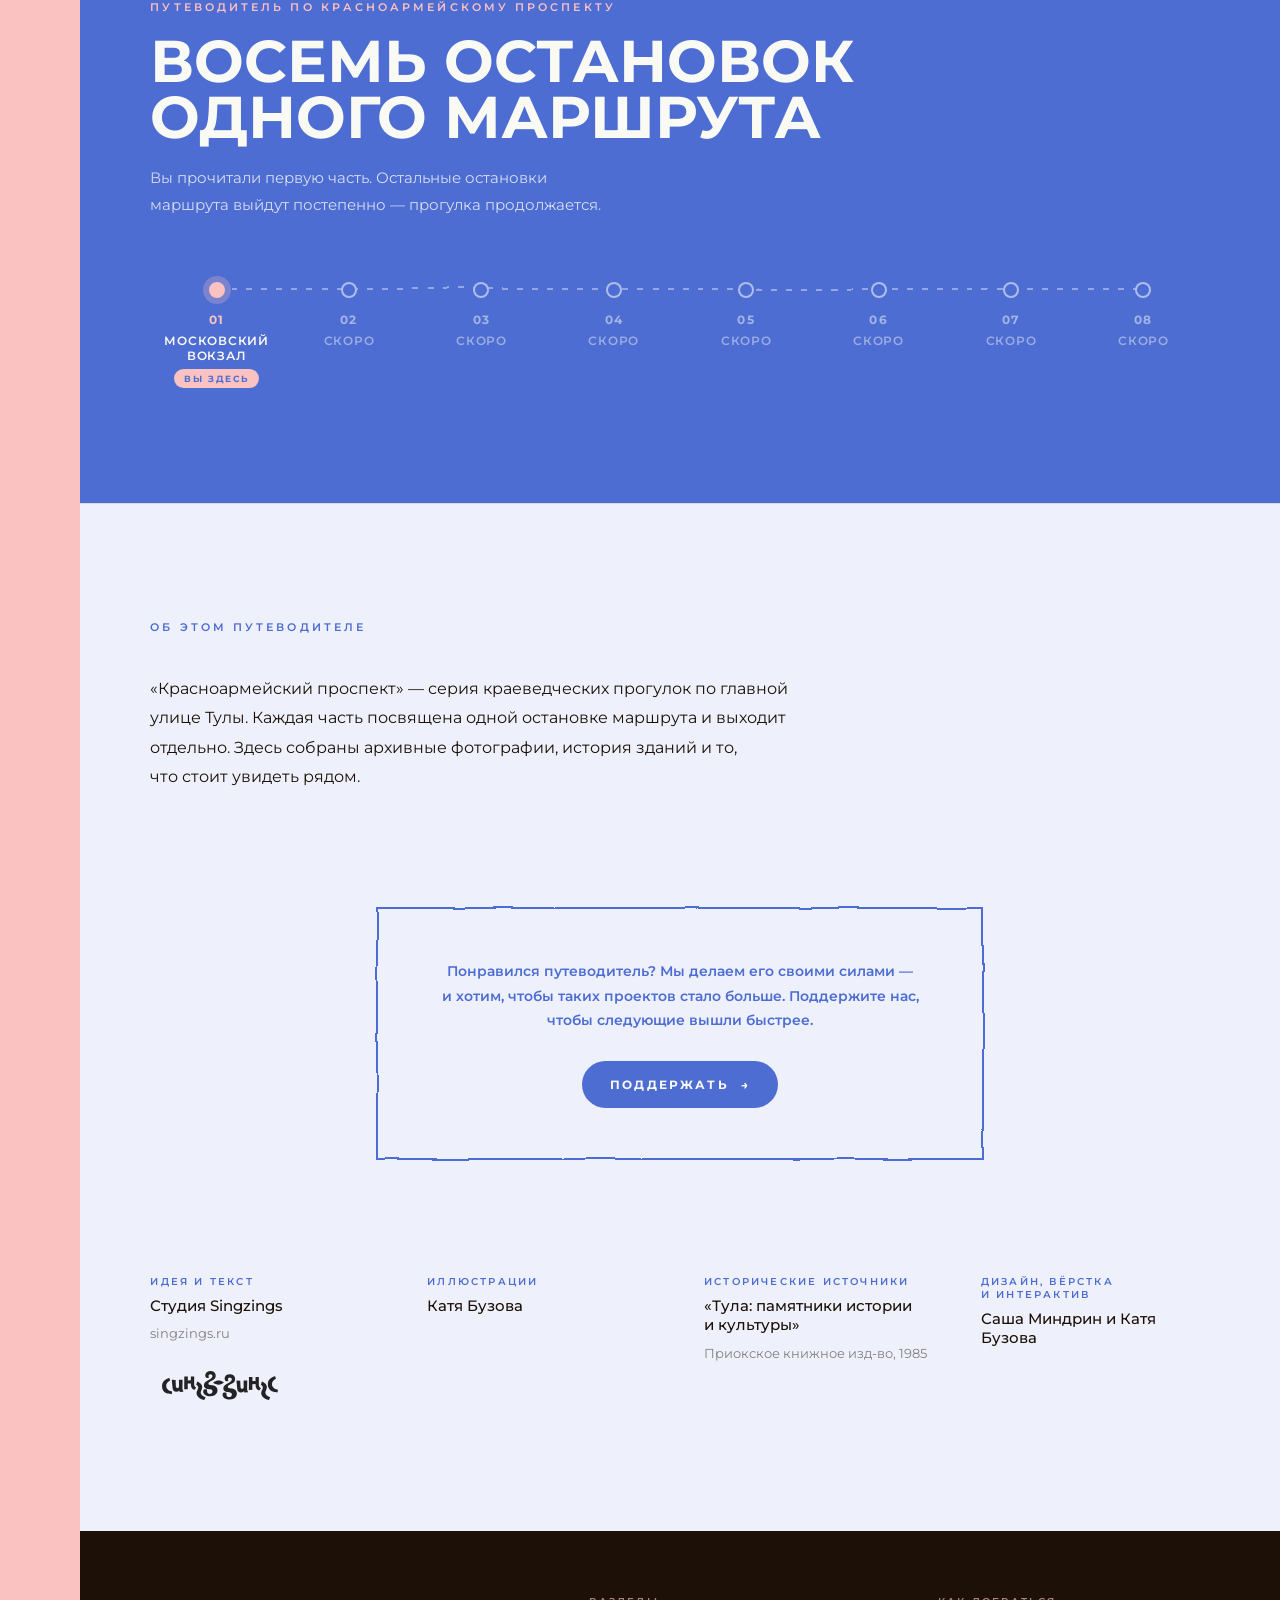
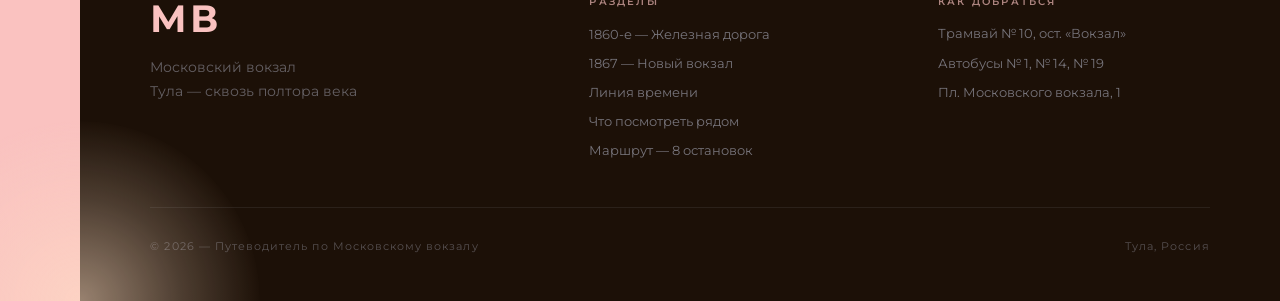
==== commit 9097c5e7: "Мобильная donate-face: триггер по входу кнопки в центральную область экрана (rootMargin ±42%) Co-Aut" ====
--- a/moskovskiy-vokzal.html
+++ b/moskovskiy-vokzal.html
@@ -862,7 +862,7 @@
     </svg>
   </button>
 
-  <script src="script.js?v=20260719d"></script>
+  <script src="script.js?v=20260719e"></script>
   <!-- DEV временно выключен. Вернуть — раскомментировать строку ниже
        и удалить правило-переключатель в конце style.css (метка «DEV OFF»). -->
   <!-- <script src="dev-adjust.js"></script> -->
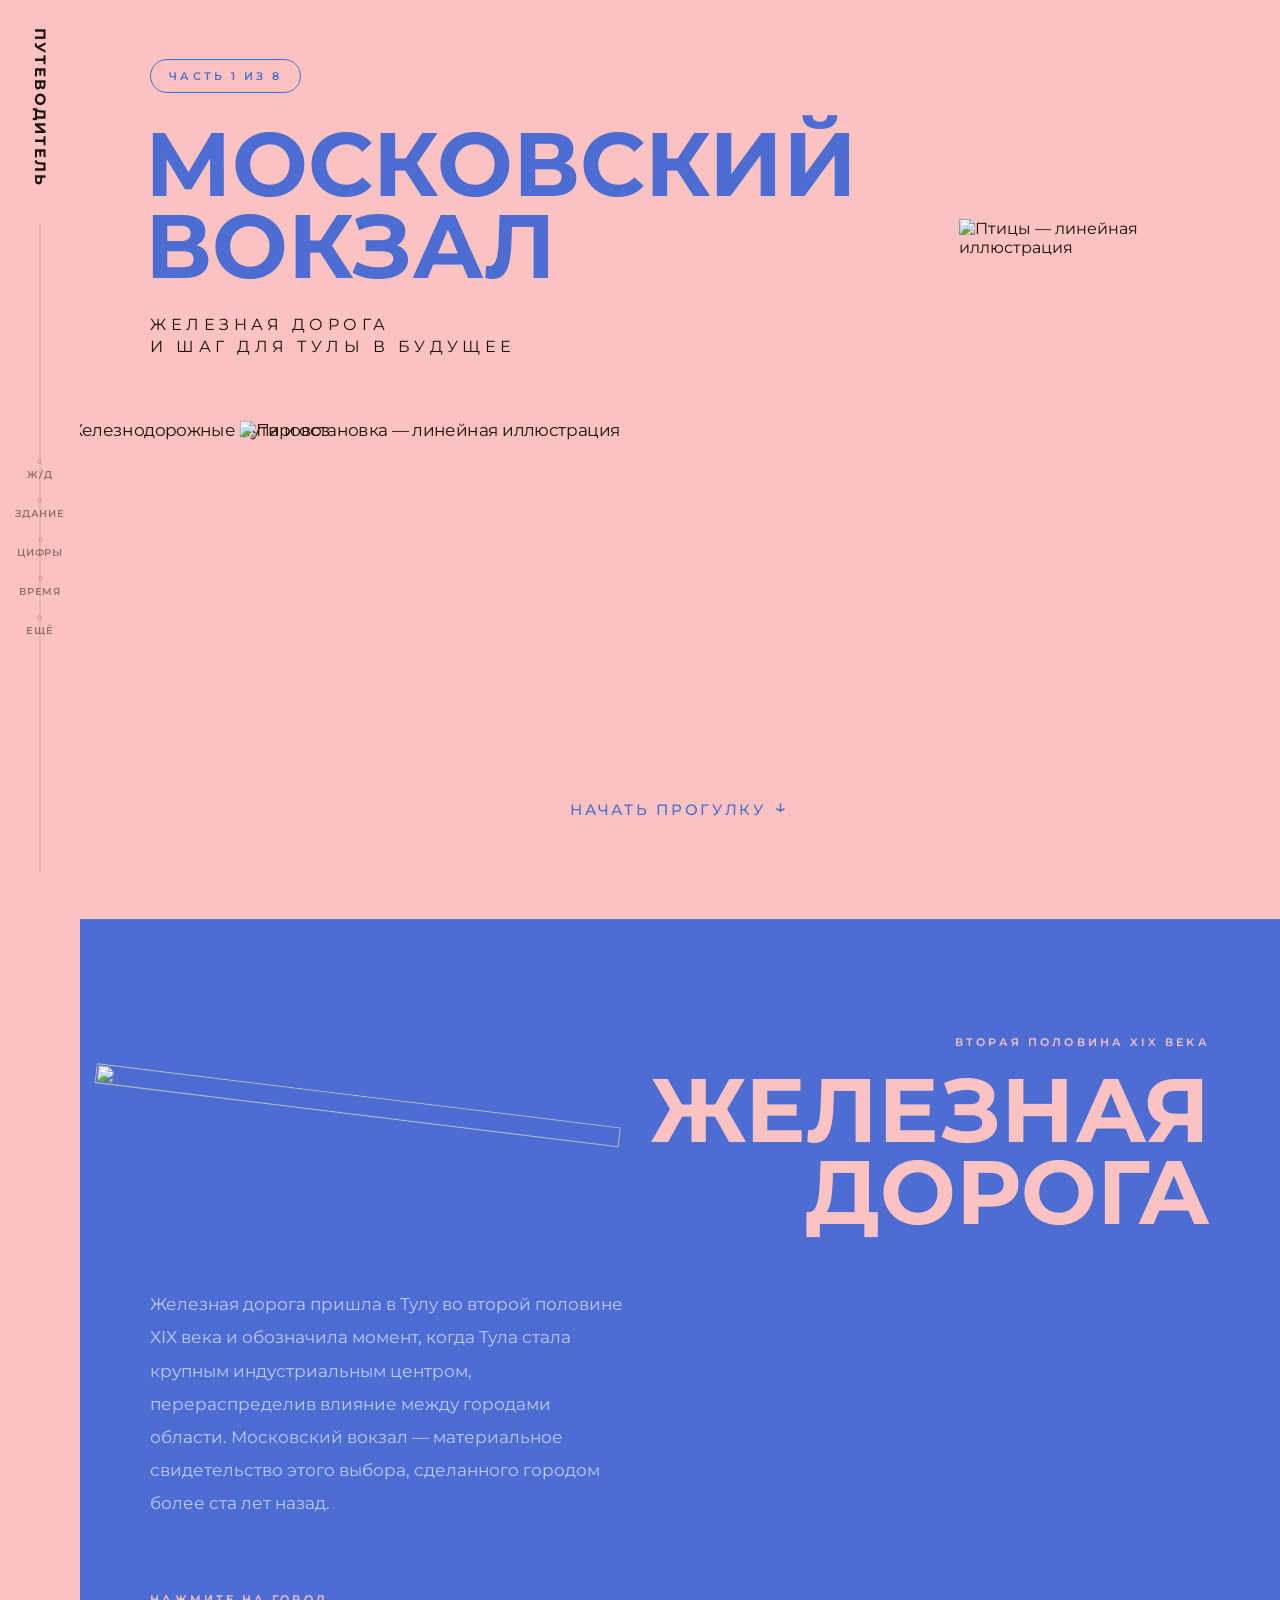
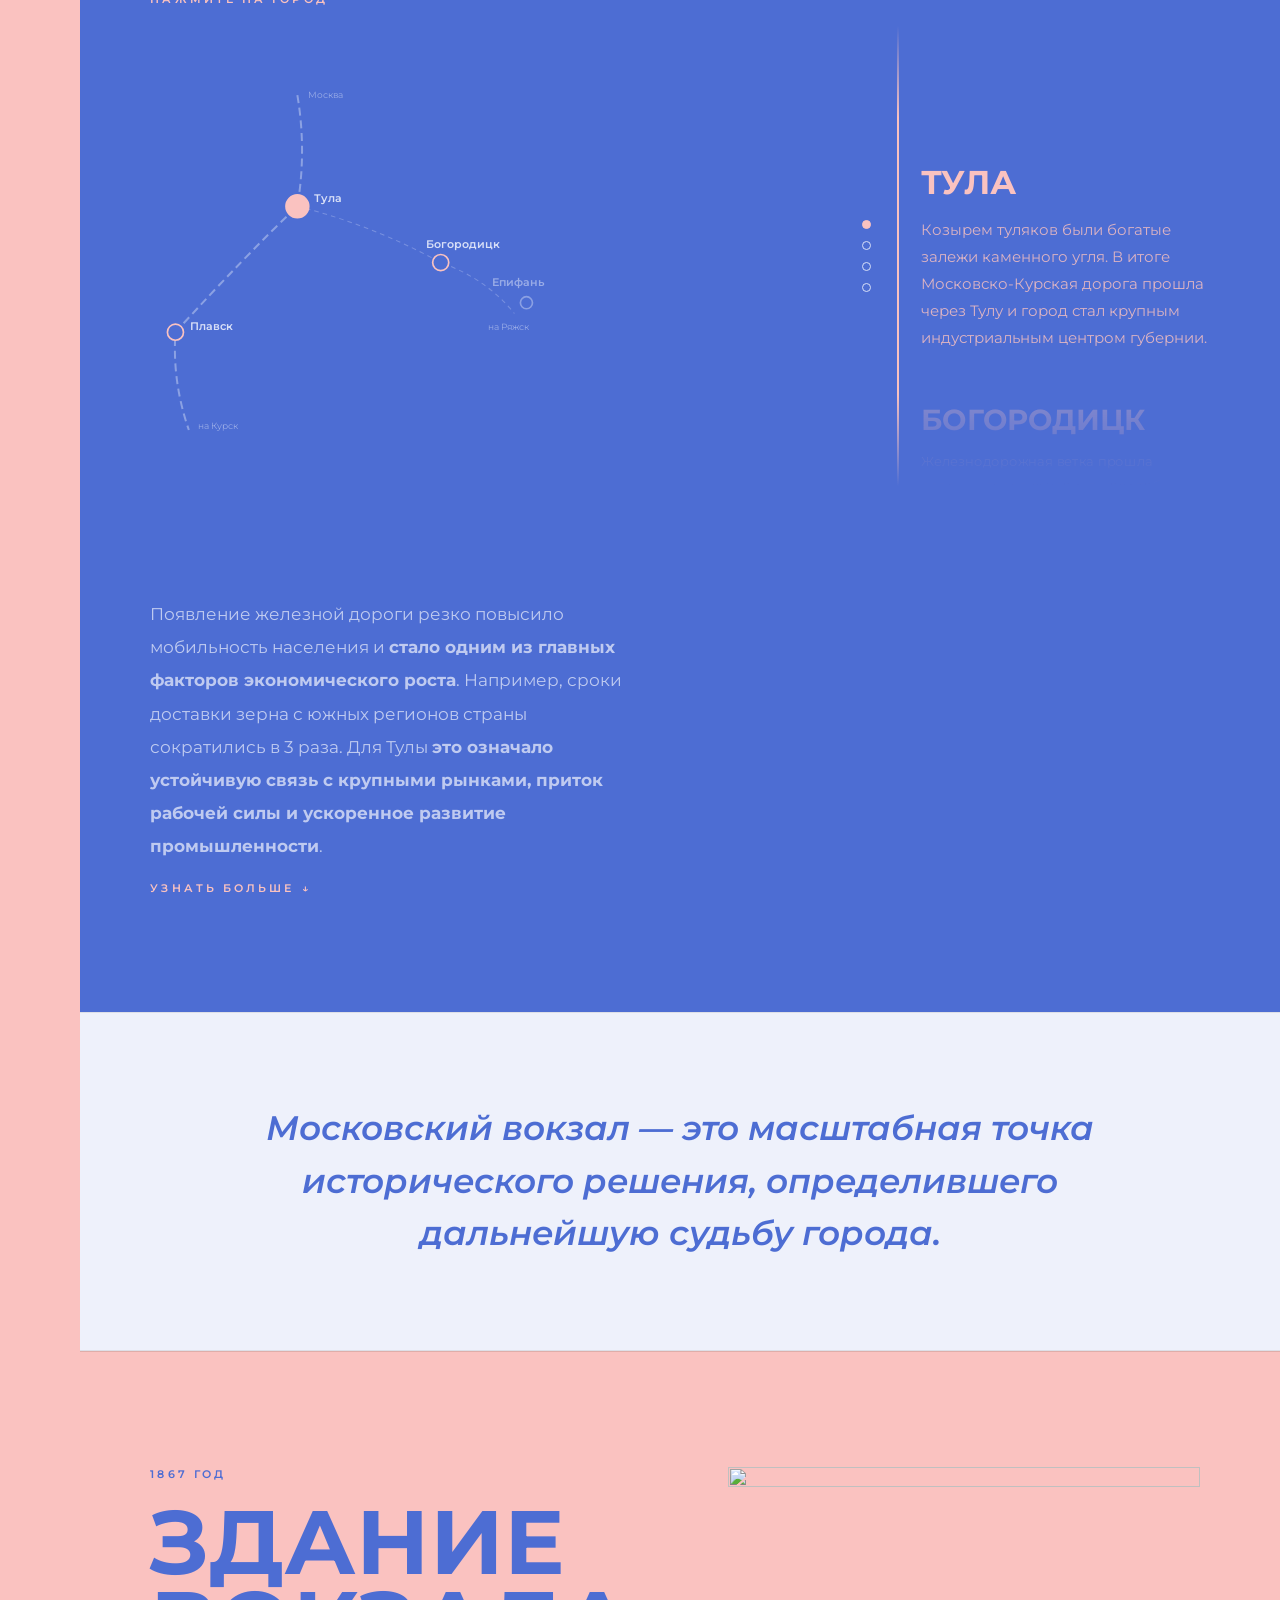
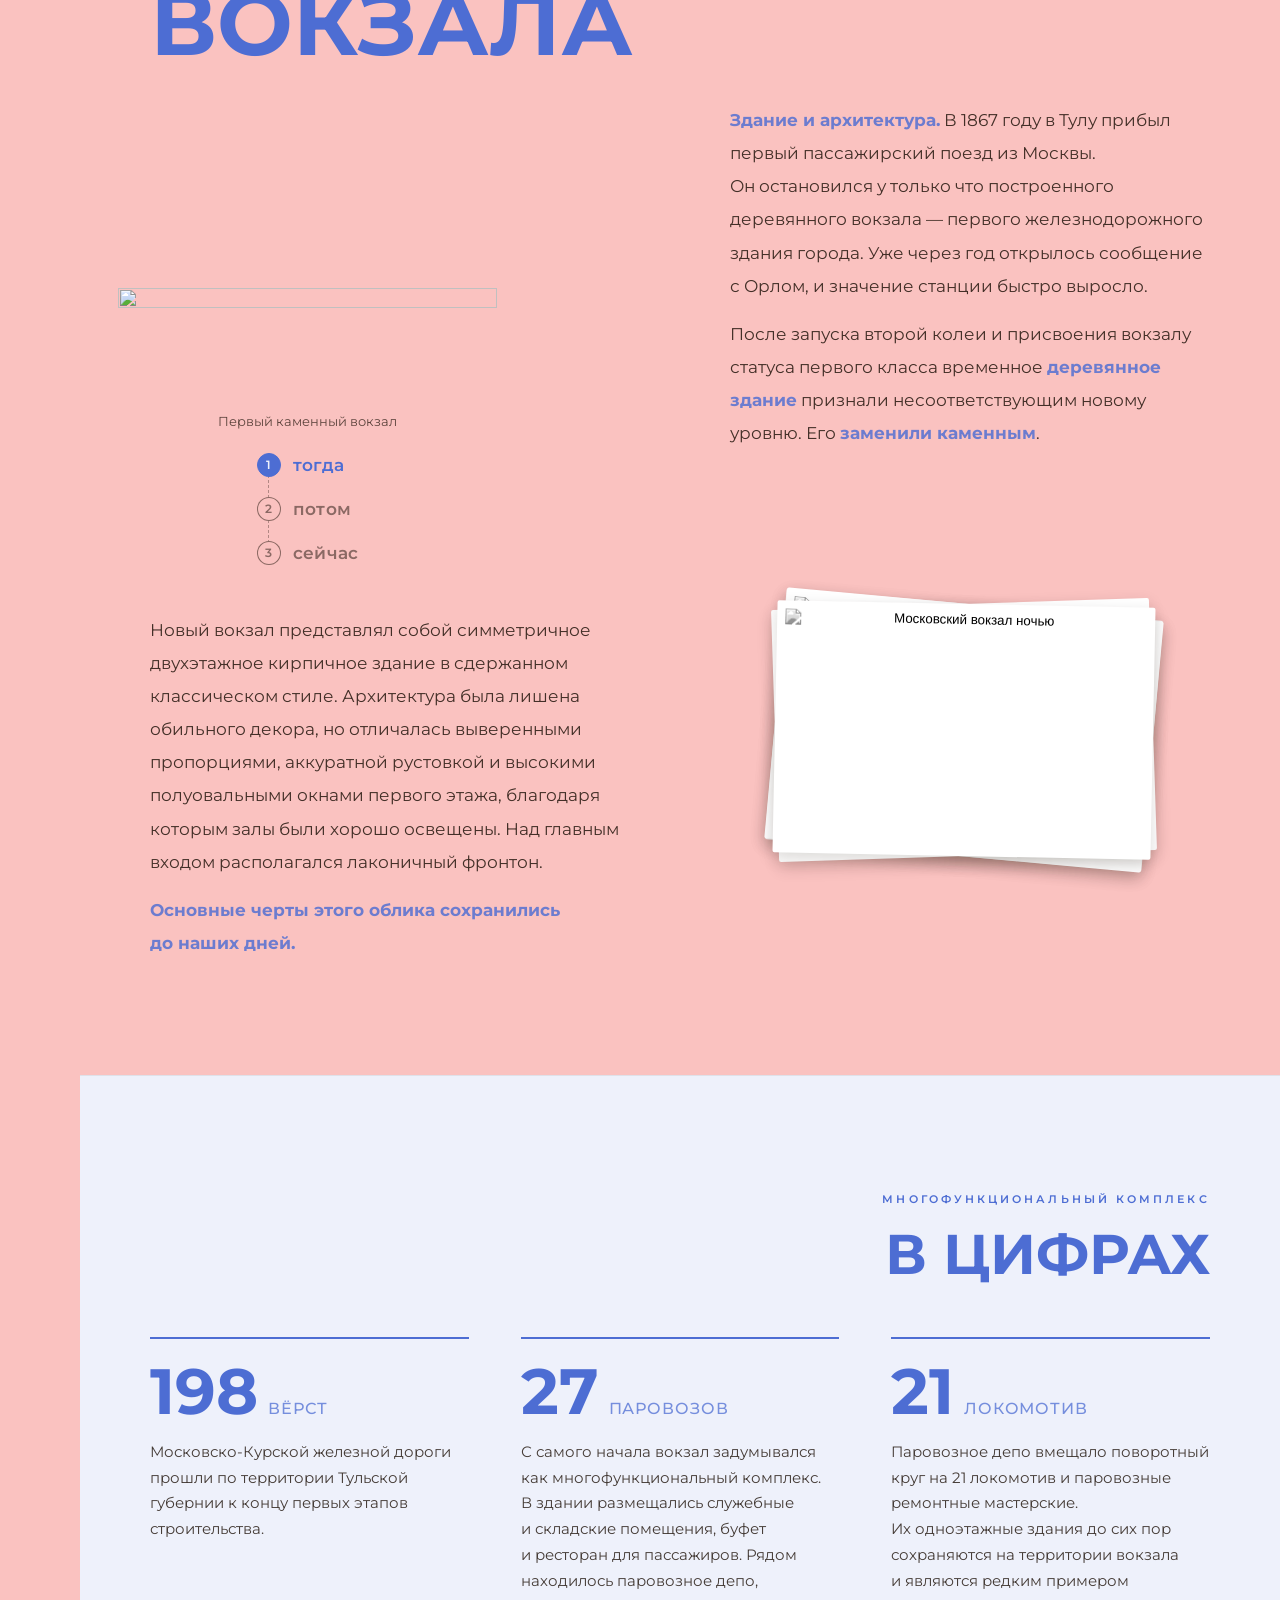
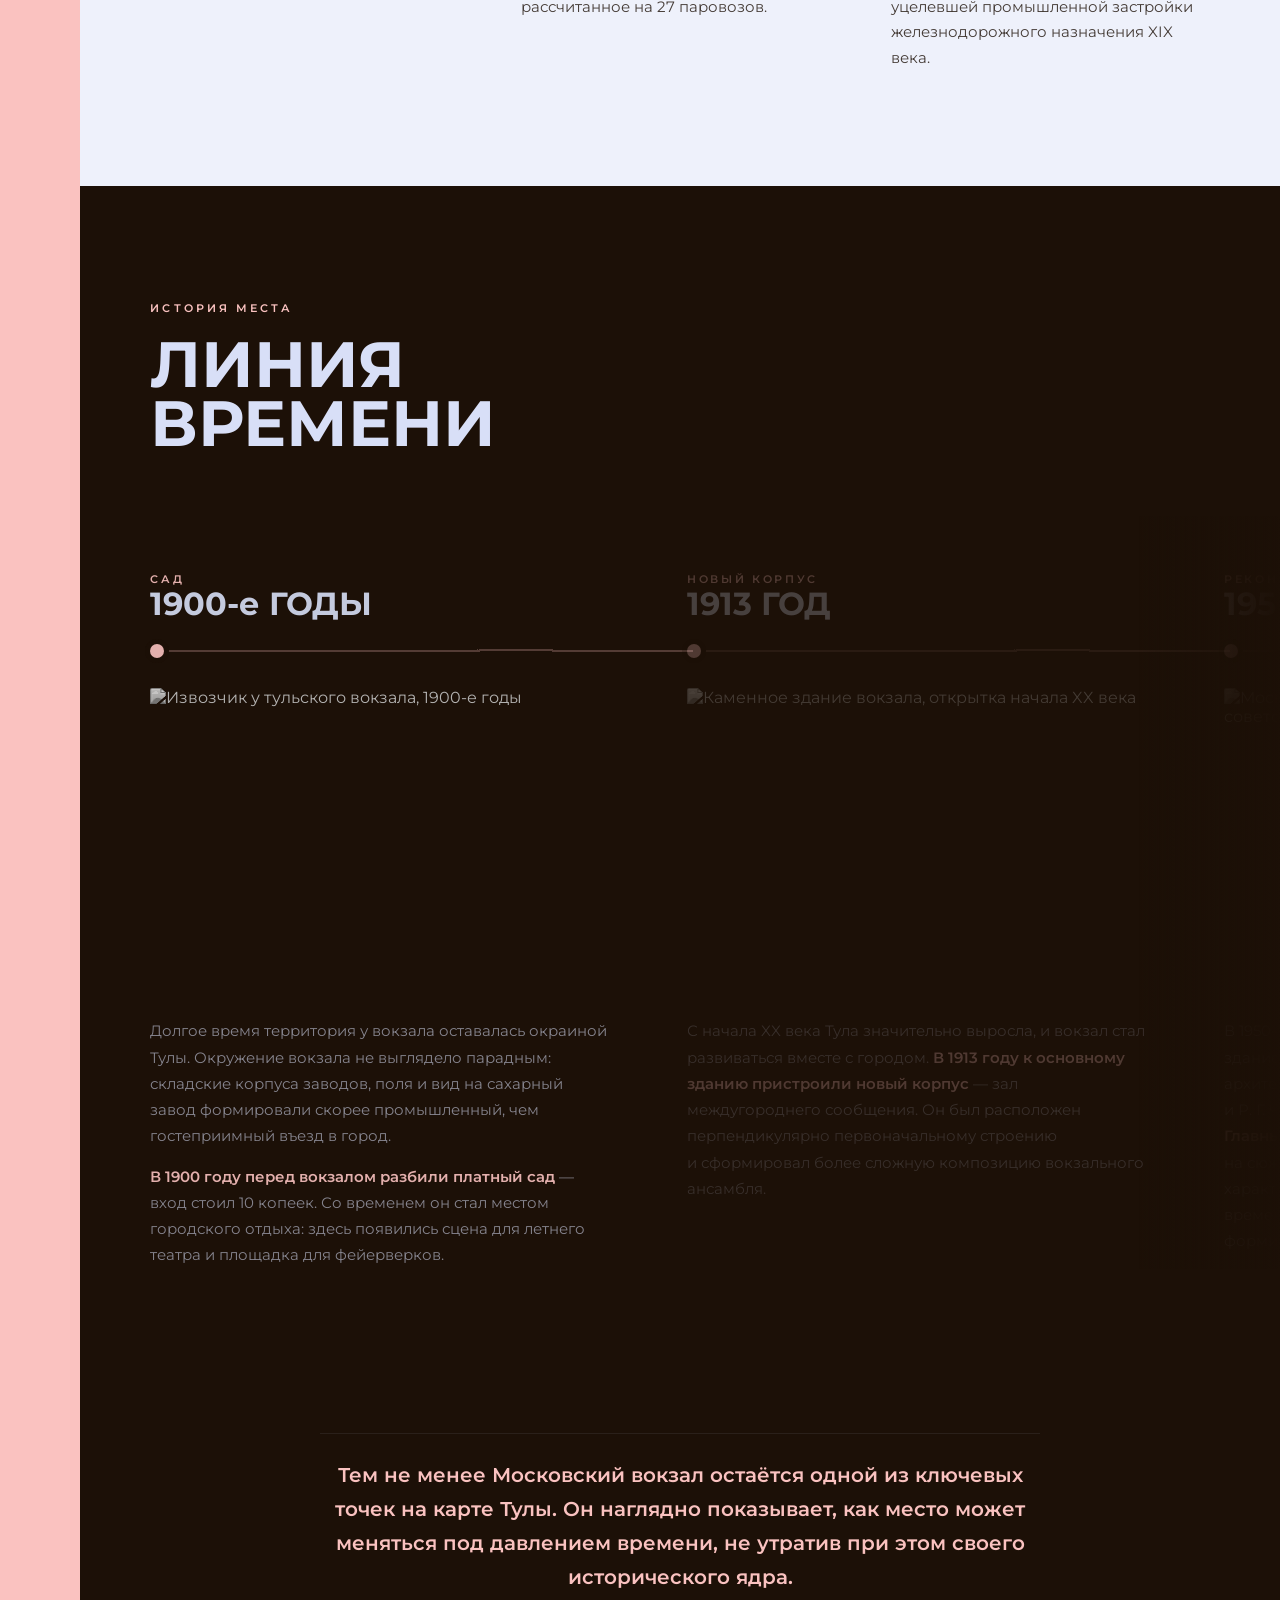
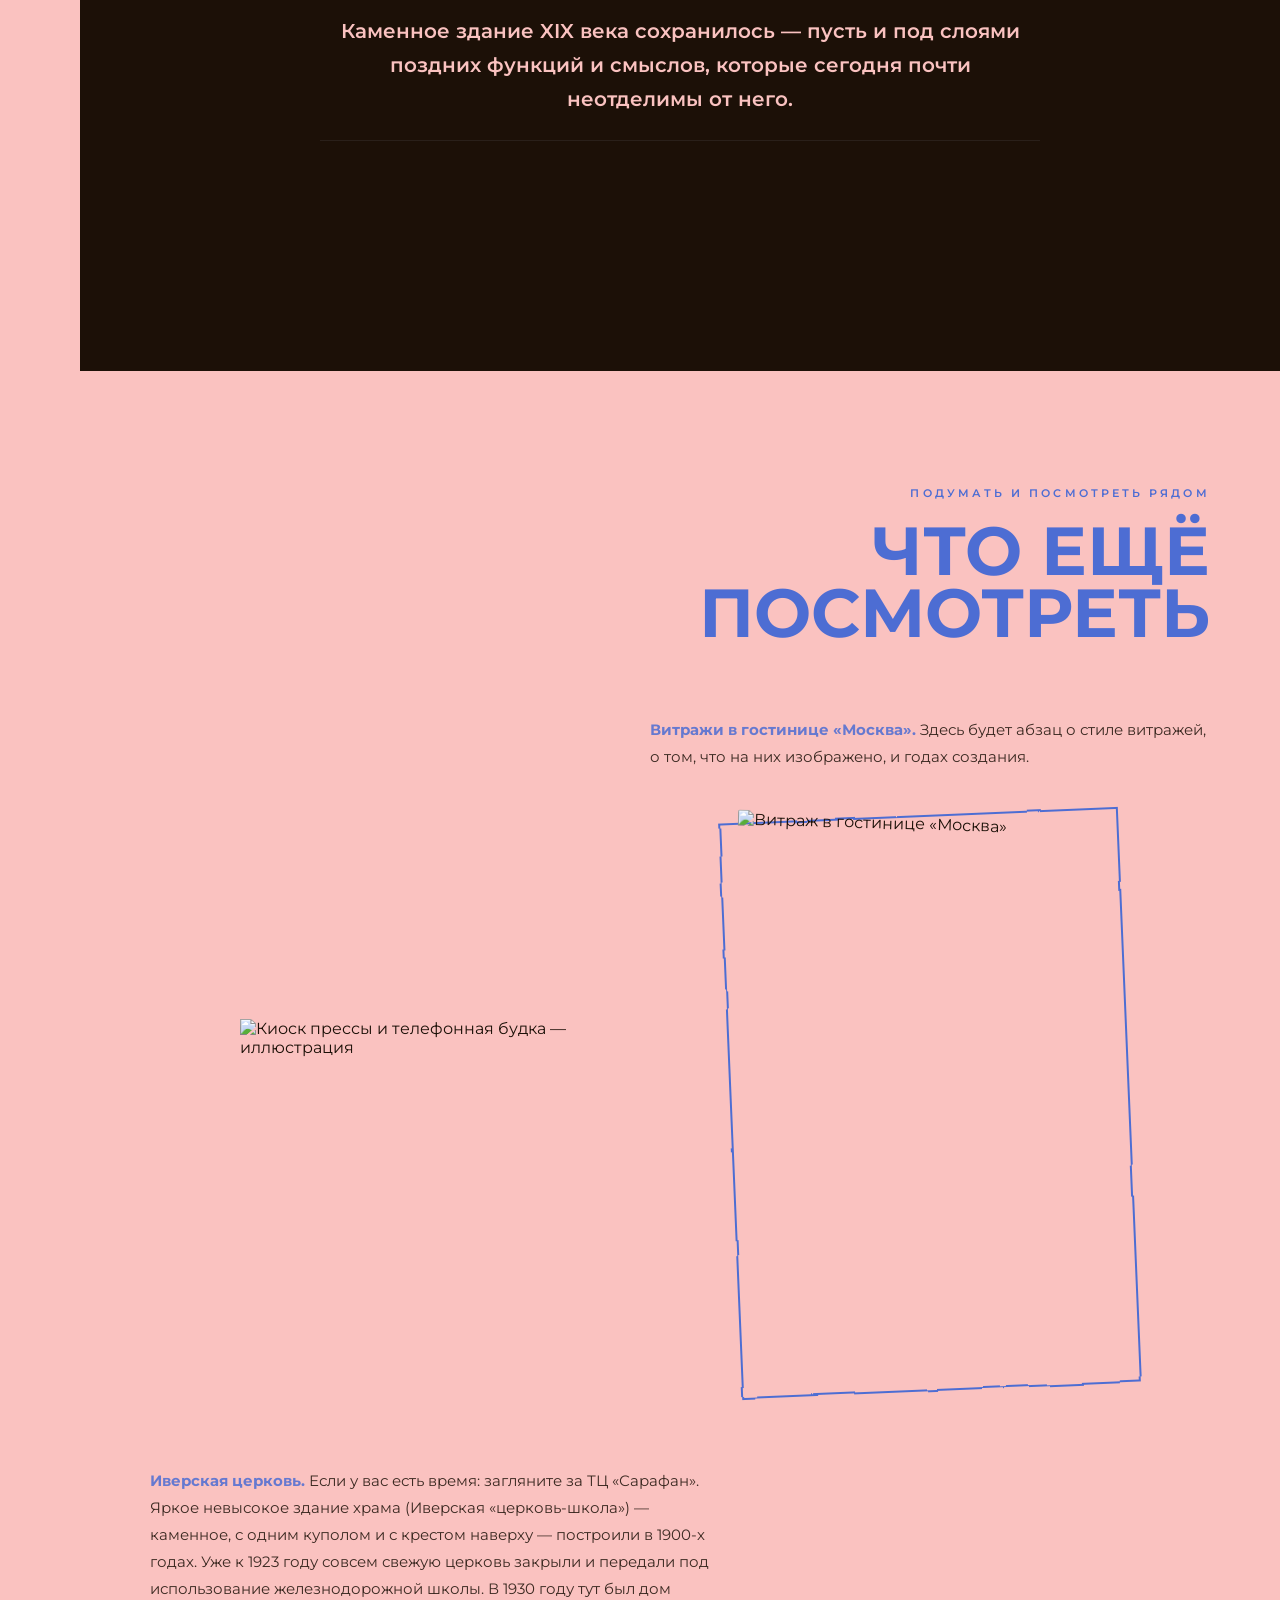
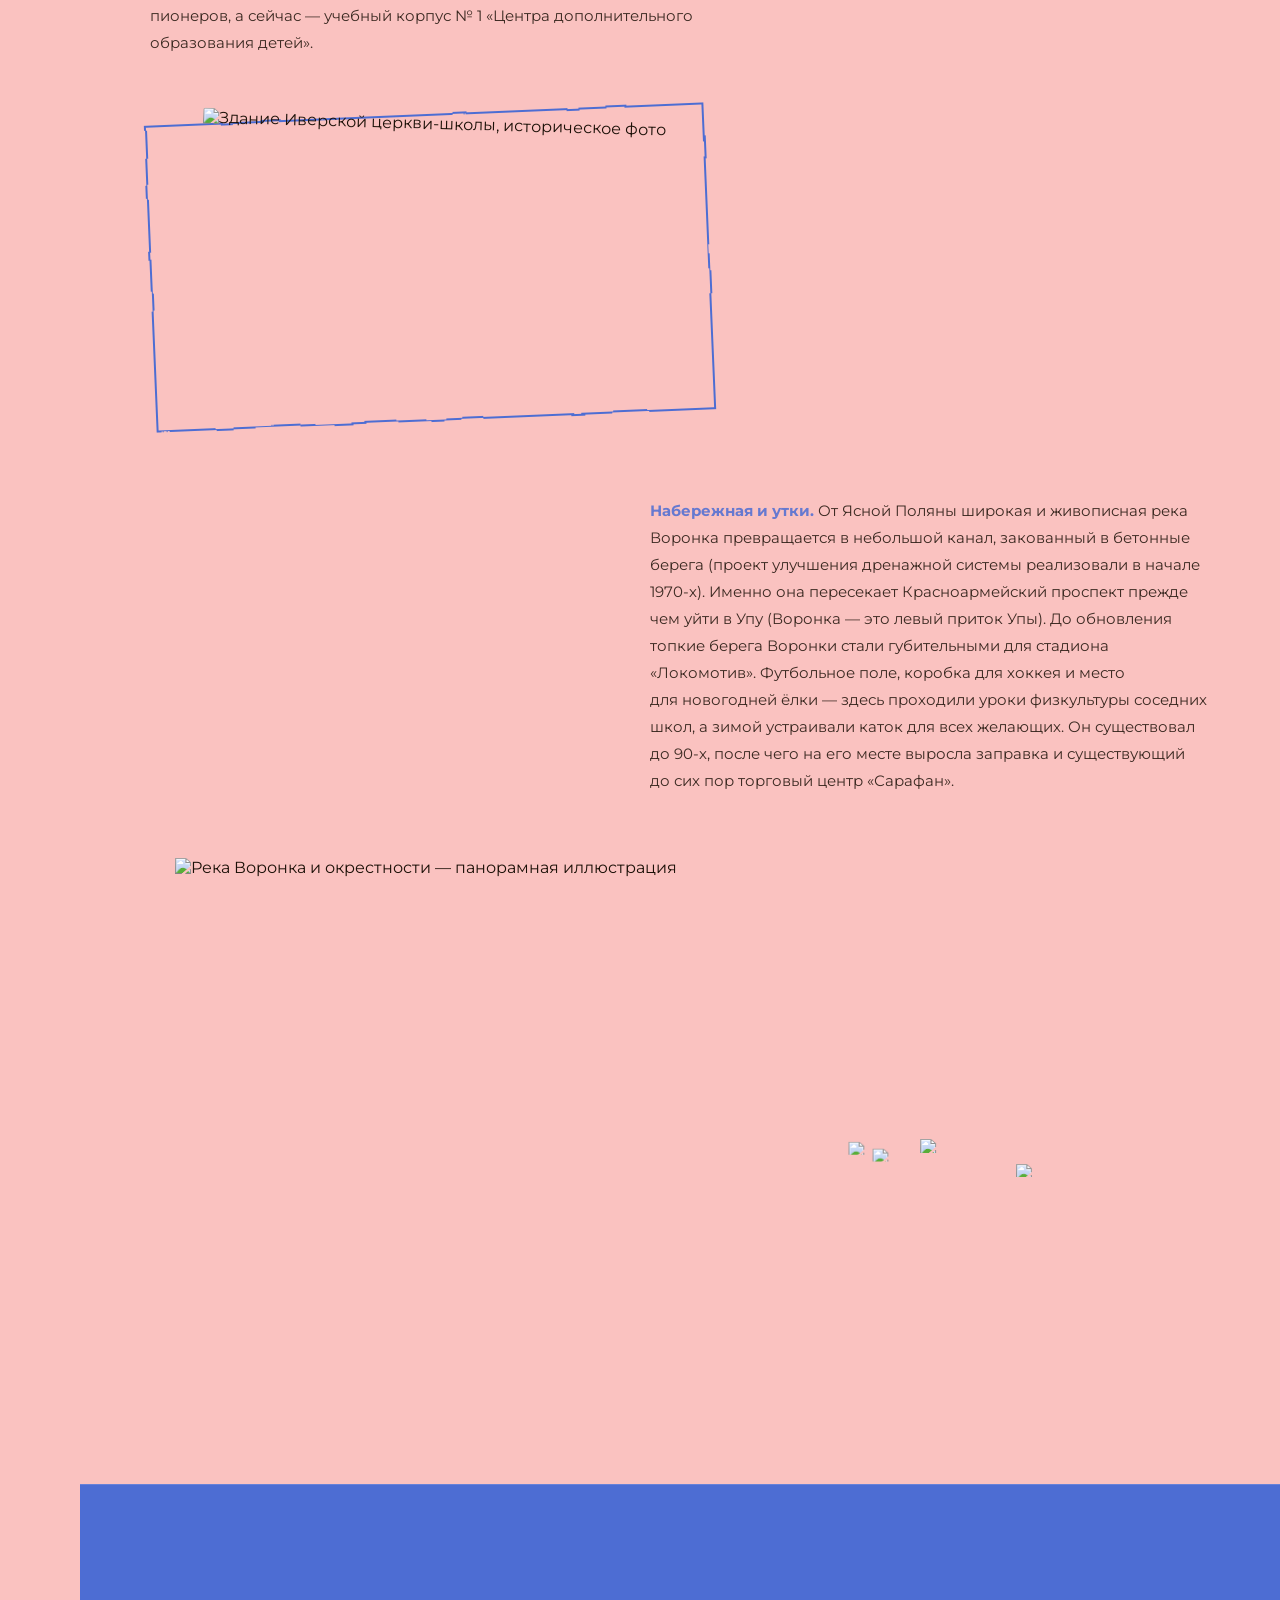
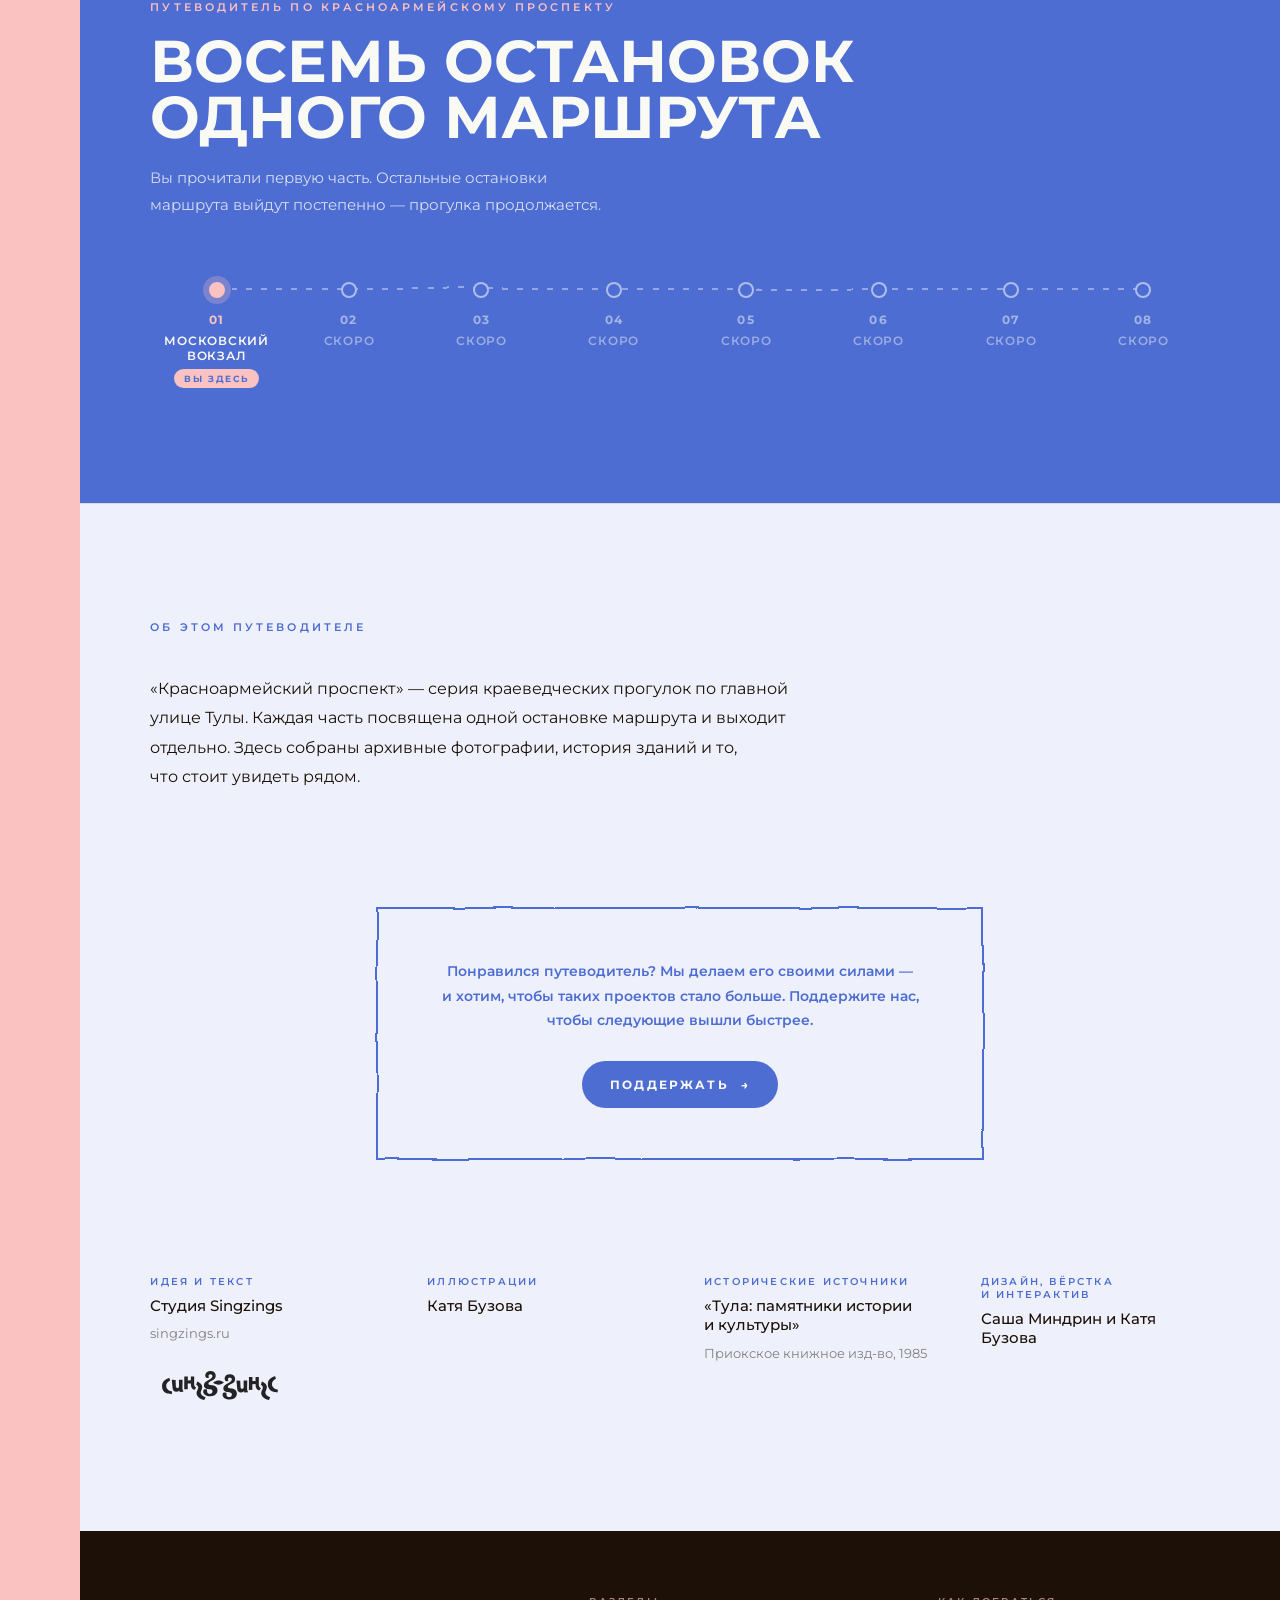
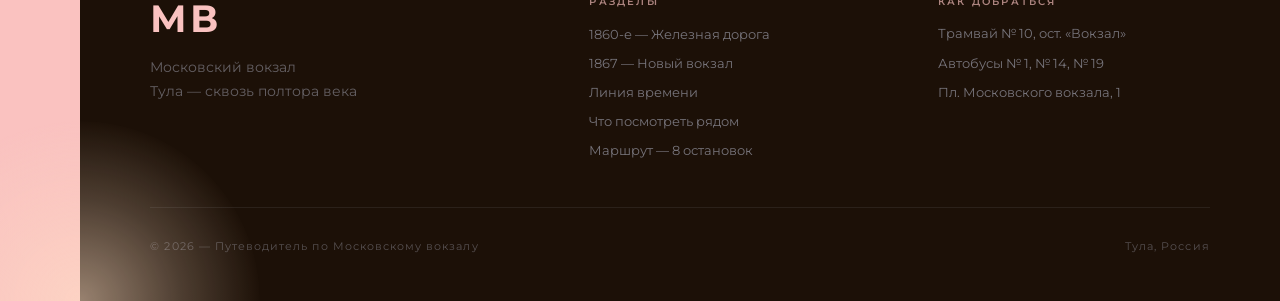
==== commit 2e81271f: "Мобильная: будка чуть правее + больше отступ до текста ниже Co-Authored-By: Claude Fable 5 <noreply@" ====
--- a/moskovskiy-vokzal.html
+++ b/moskovskiy-vokzal.html
@@ -27,7 +27,7 @@
   <link rel="preconnect" href="https://i.postimg.cc" />
   <link rel="preconnect" href="https://vxxzyggeogbjxjlrhcus.supabase.co" />
   <link href="https://fonts.googleapis.com/css2?family=Montserrat:ital,wght@0,400;0,500;0,600;0,700;1,400;1,500;1,600&display=swap" rel="stylesheet" />
-  <link rel="stylesheet" href="style.css?v=20260717za23" />
+  <link rel="stylesheet" href="style.css?v=20260717za24" />
 
   <!-- Lottie (лёгкая SVG-сборка) — анимация птиц в hero -->
   <script src="https://cdnjs.cloudflare.com/ajax/libs/bodymovin/5.12.2/lottie_light.min.js" defer></script>
--- a/style.css
+++ b/style.css
@@ -2762,7 +2762,9 @@
   .nearby__booth {
     flex: none;
     width: min(74%, 320px);
-    margin: 0 auto clamp(28px, 7vw, 60px);
+    /* чуть правее центра + больше отступ до текста ниже */
+    margin: 0 auto clamp(48px, 12vw, 96px);
+    transform: translateX(8%);
   }
 }
 
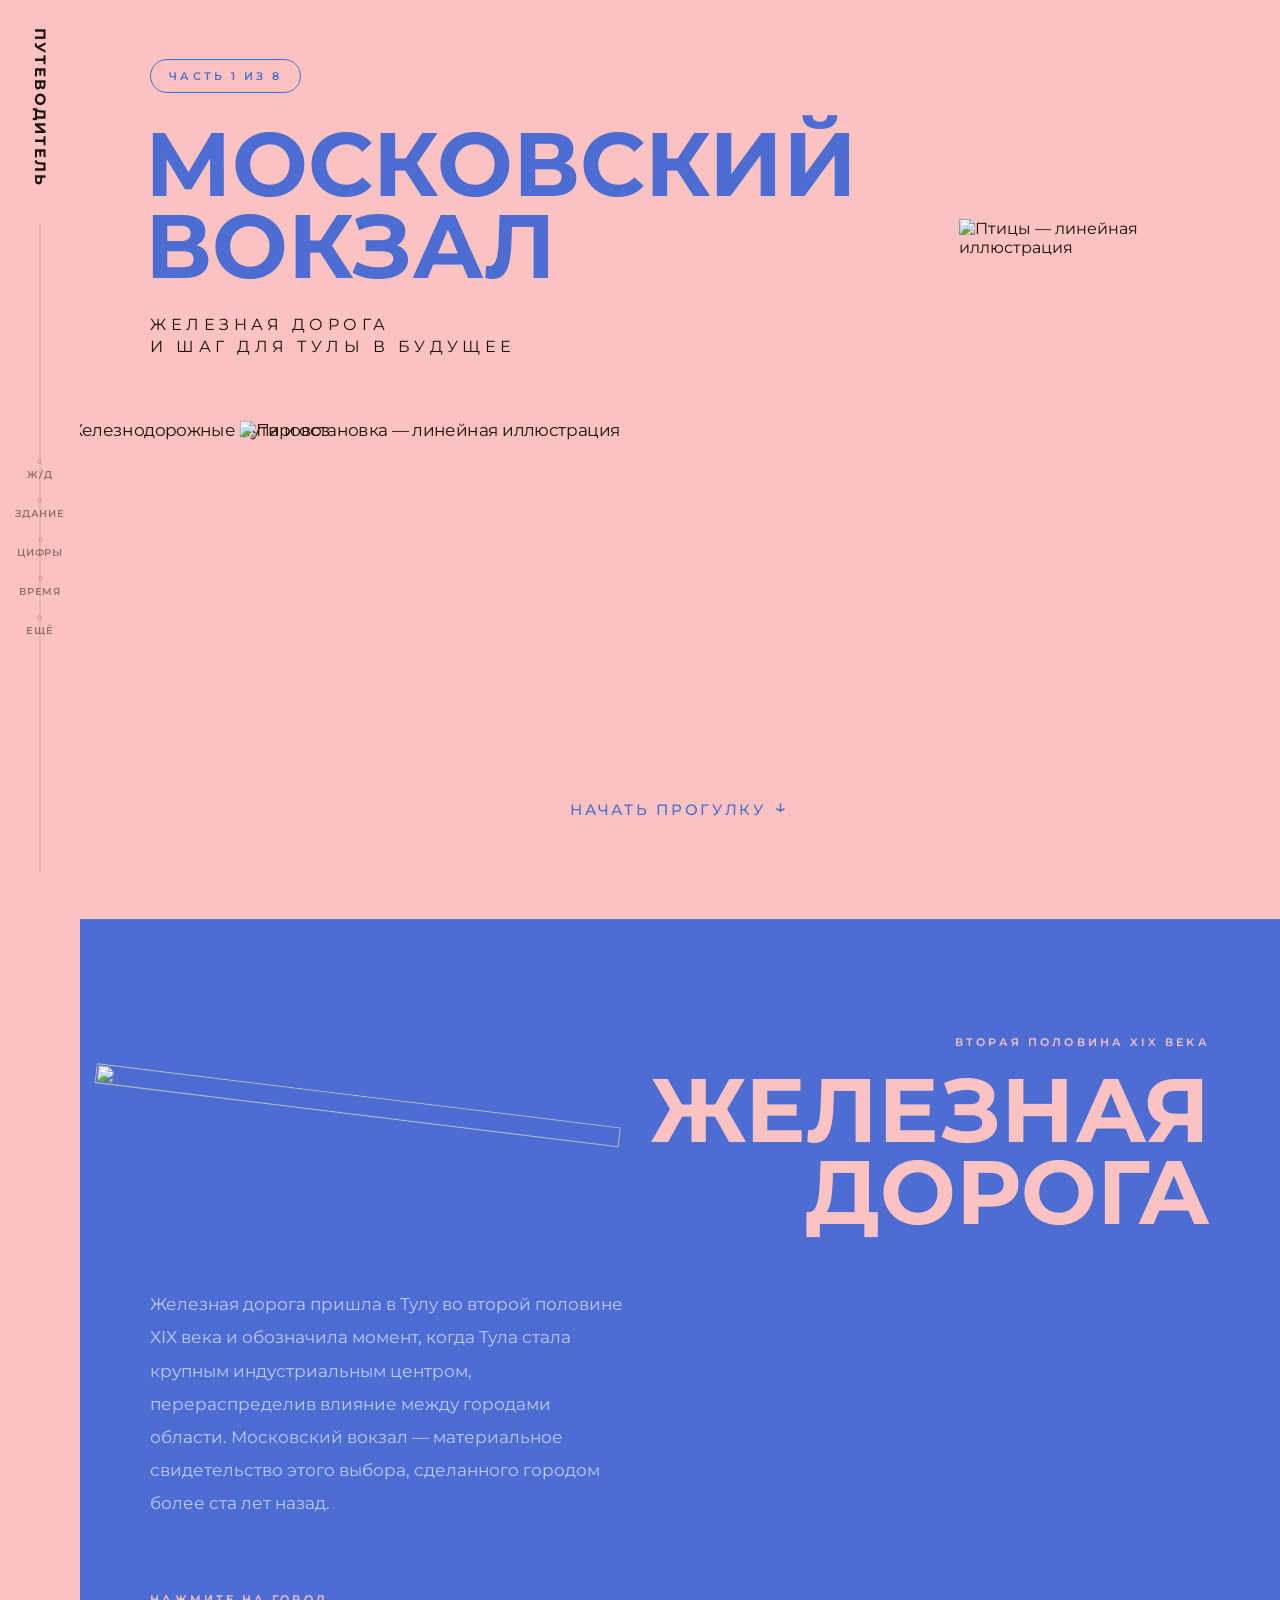
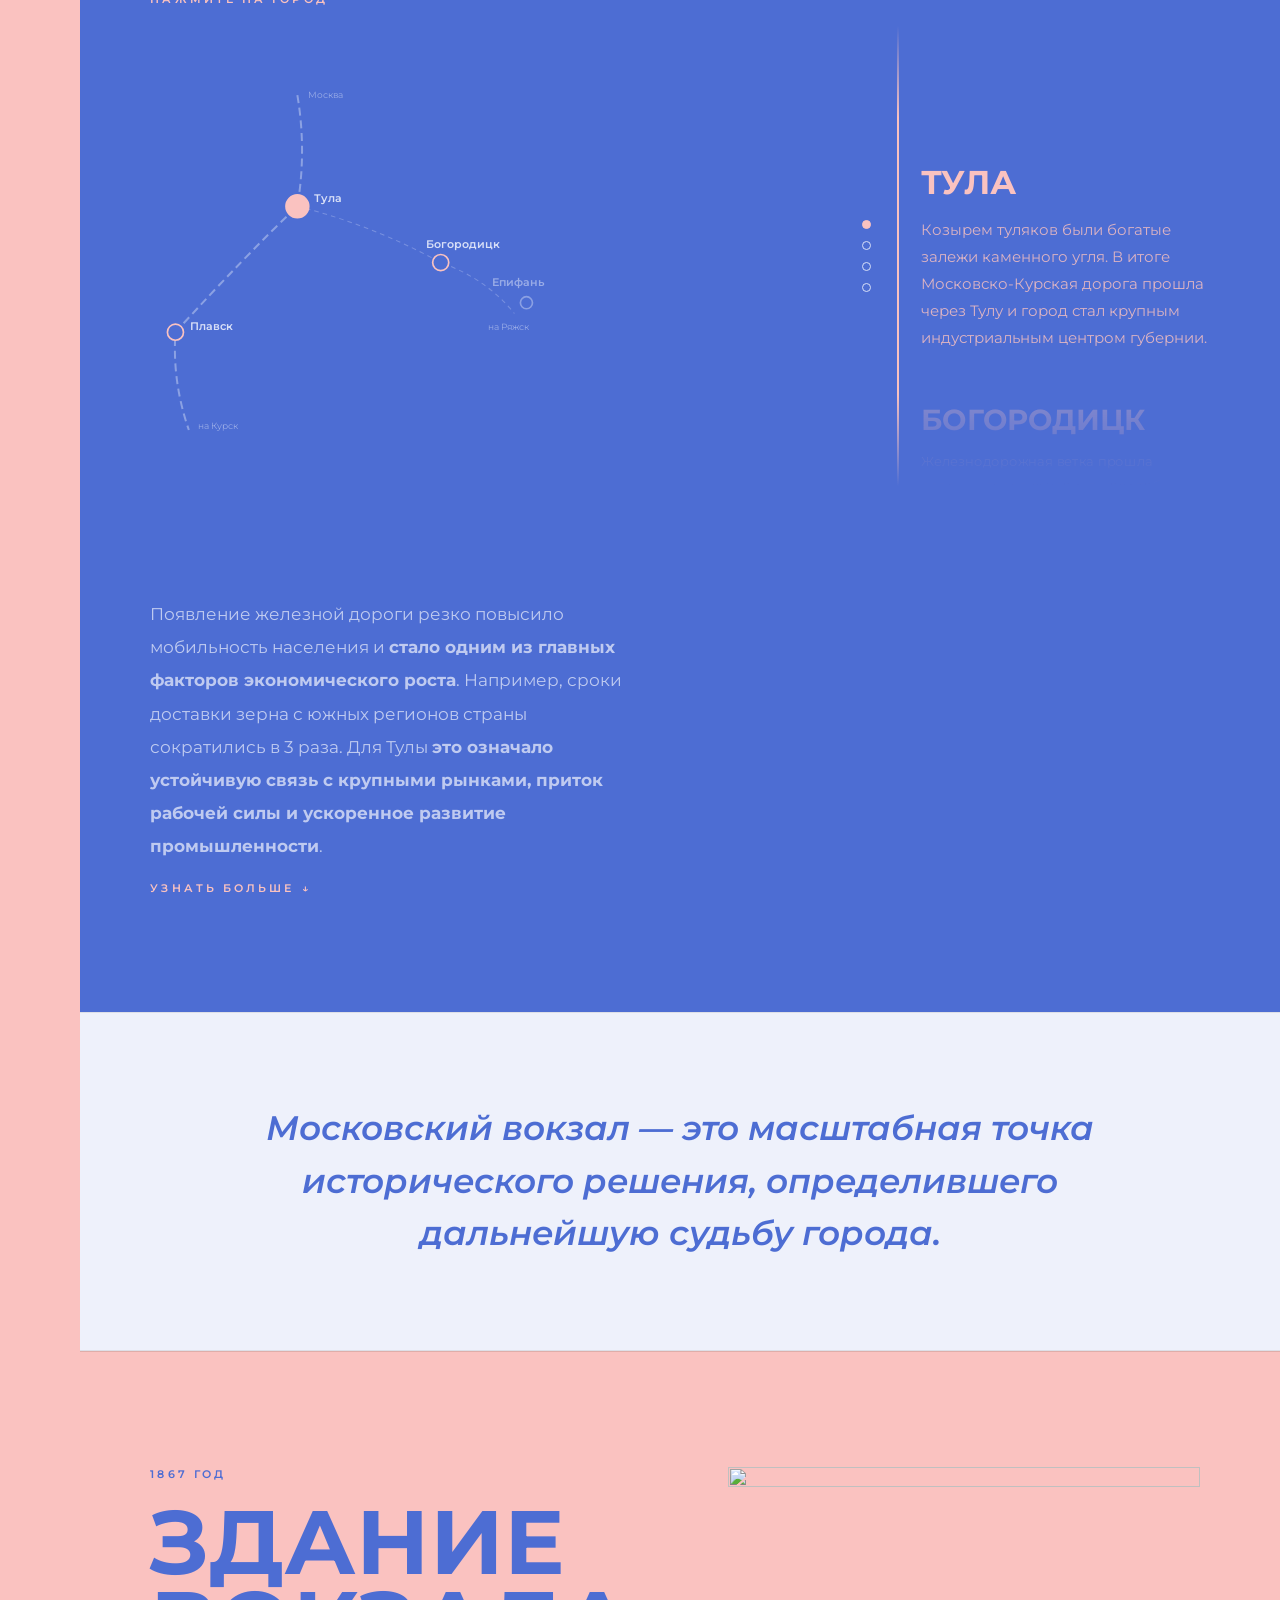
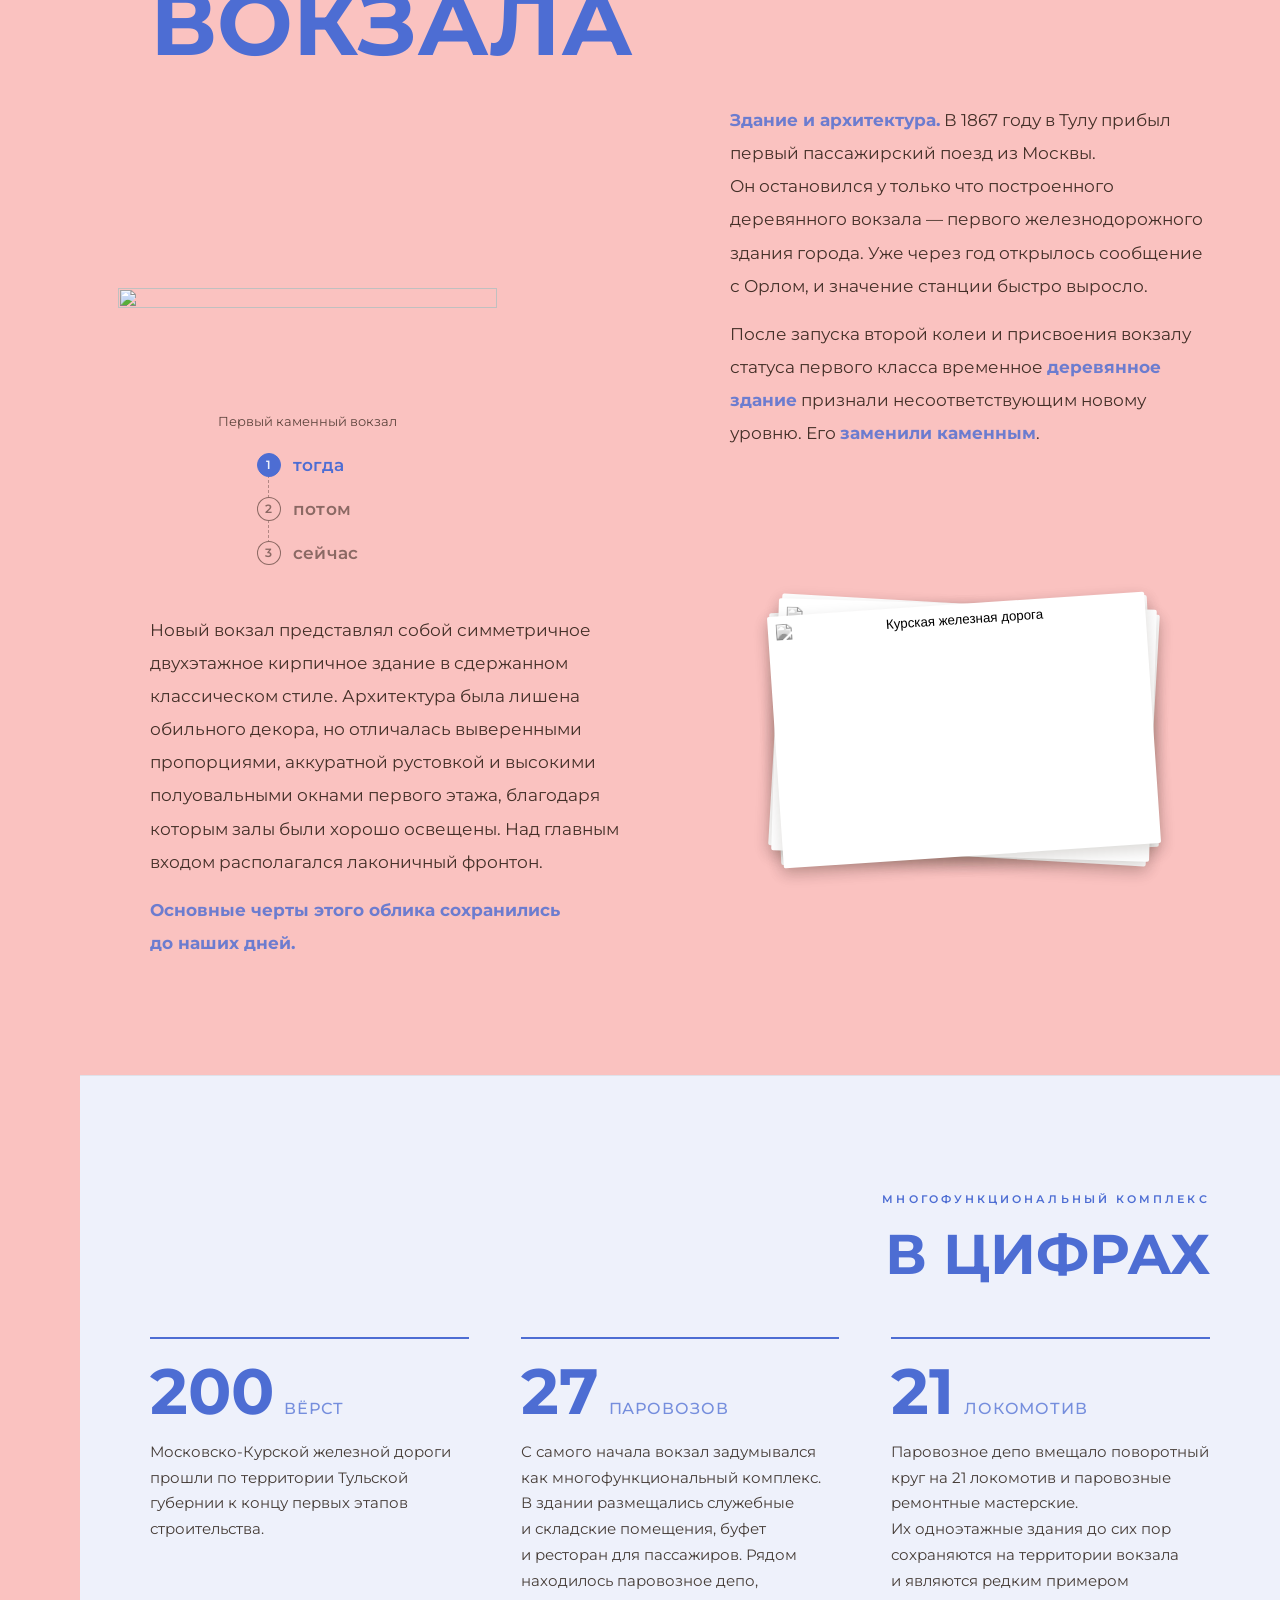
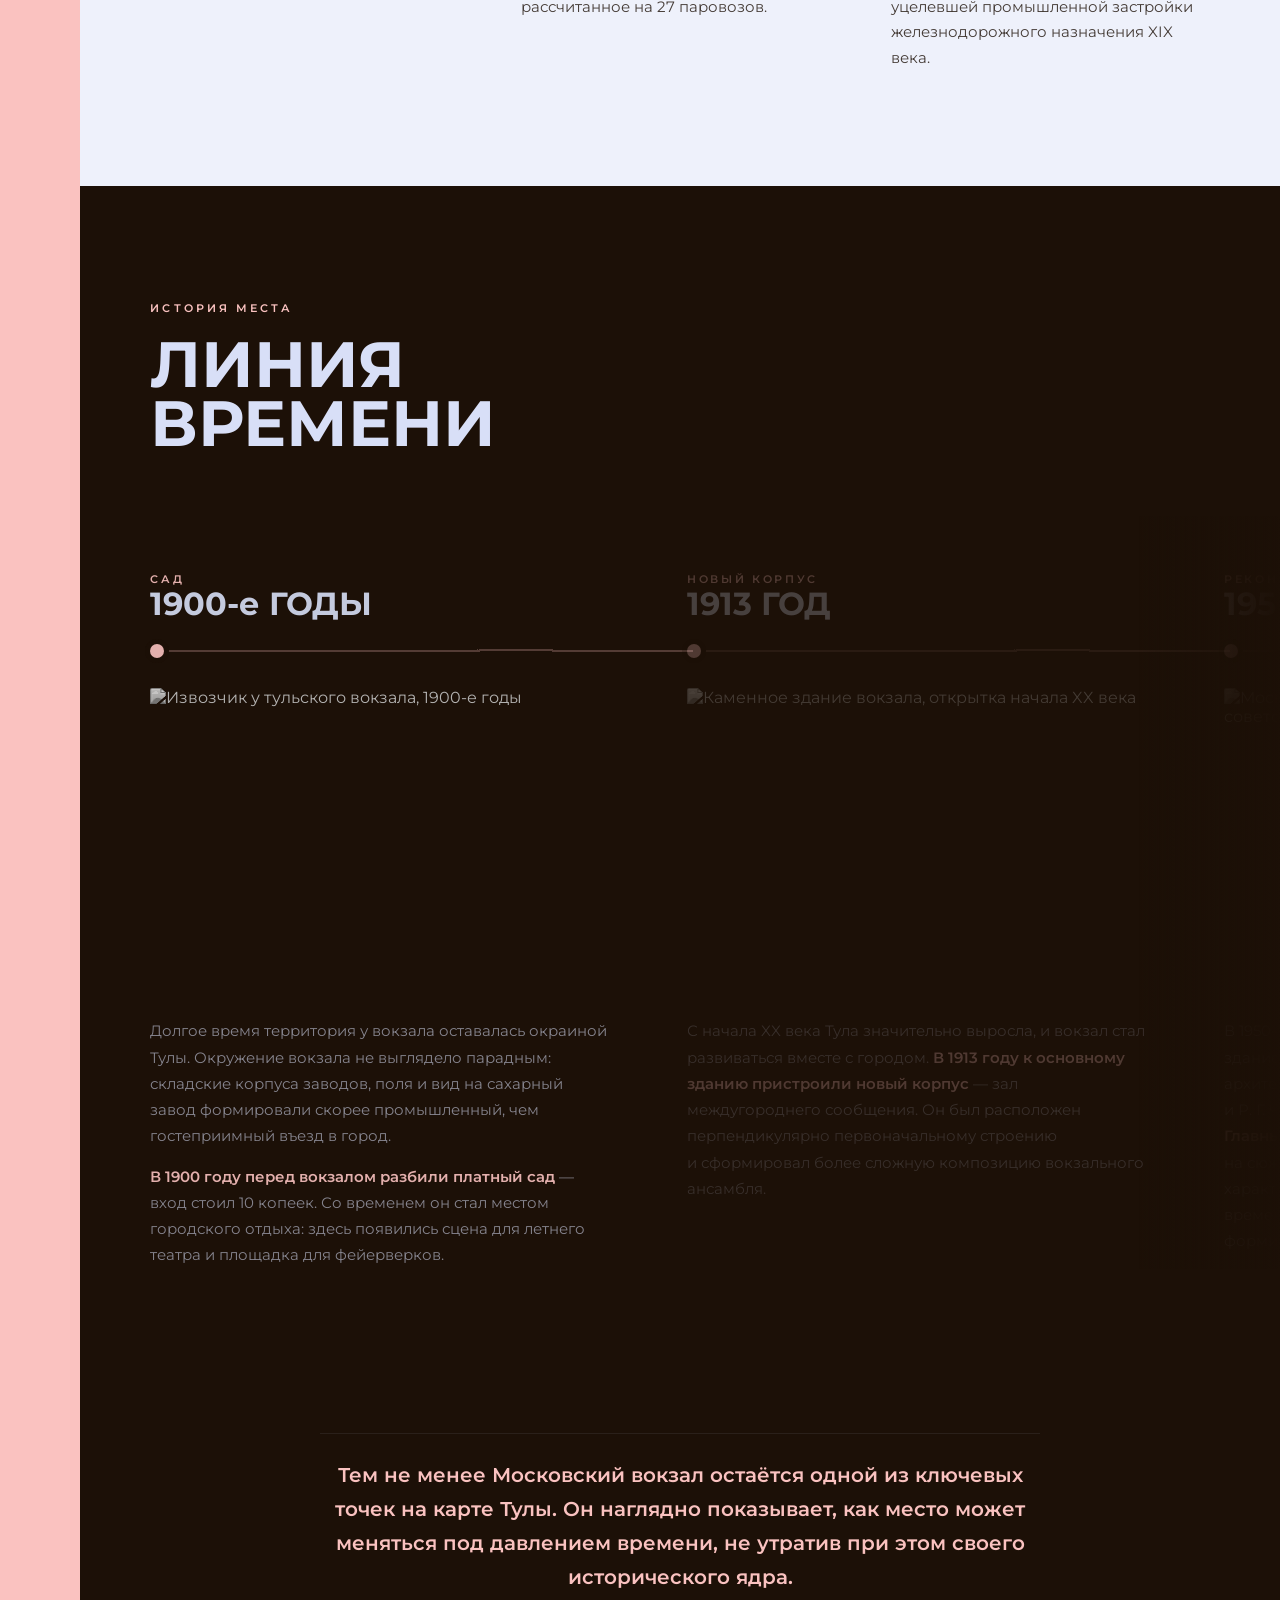
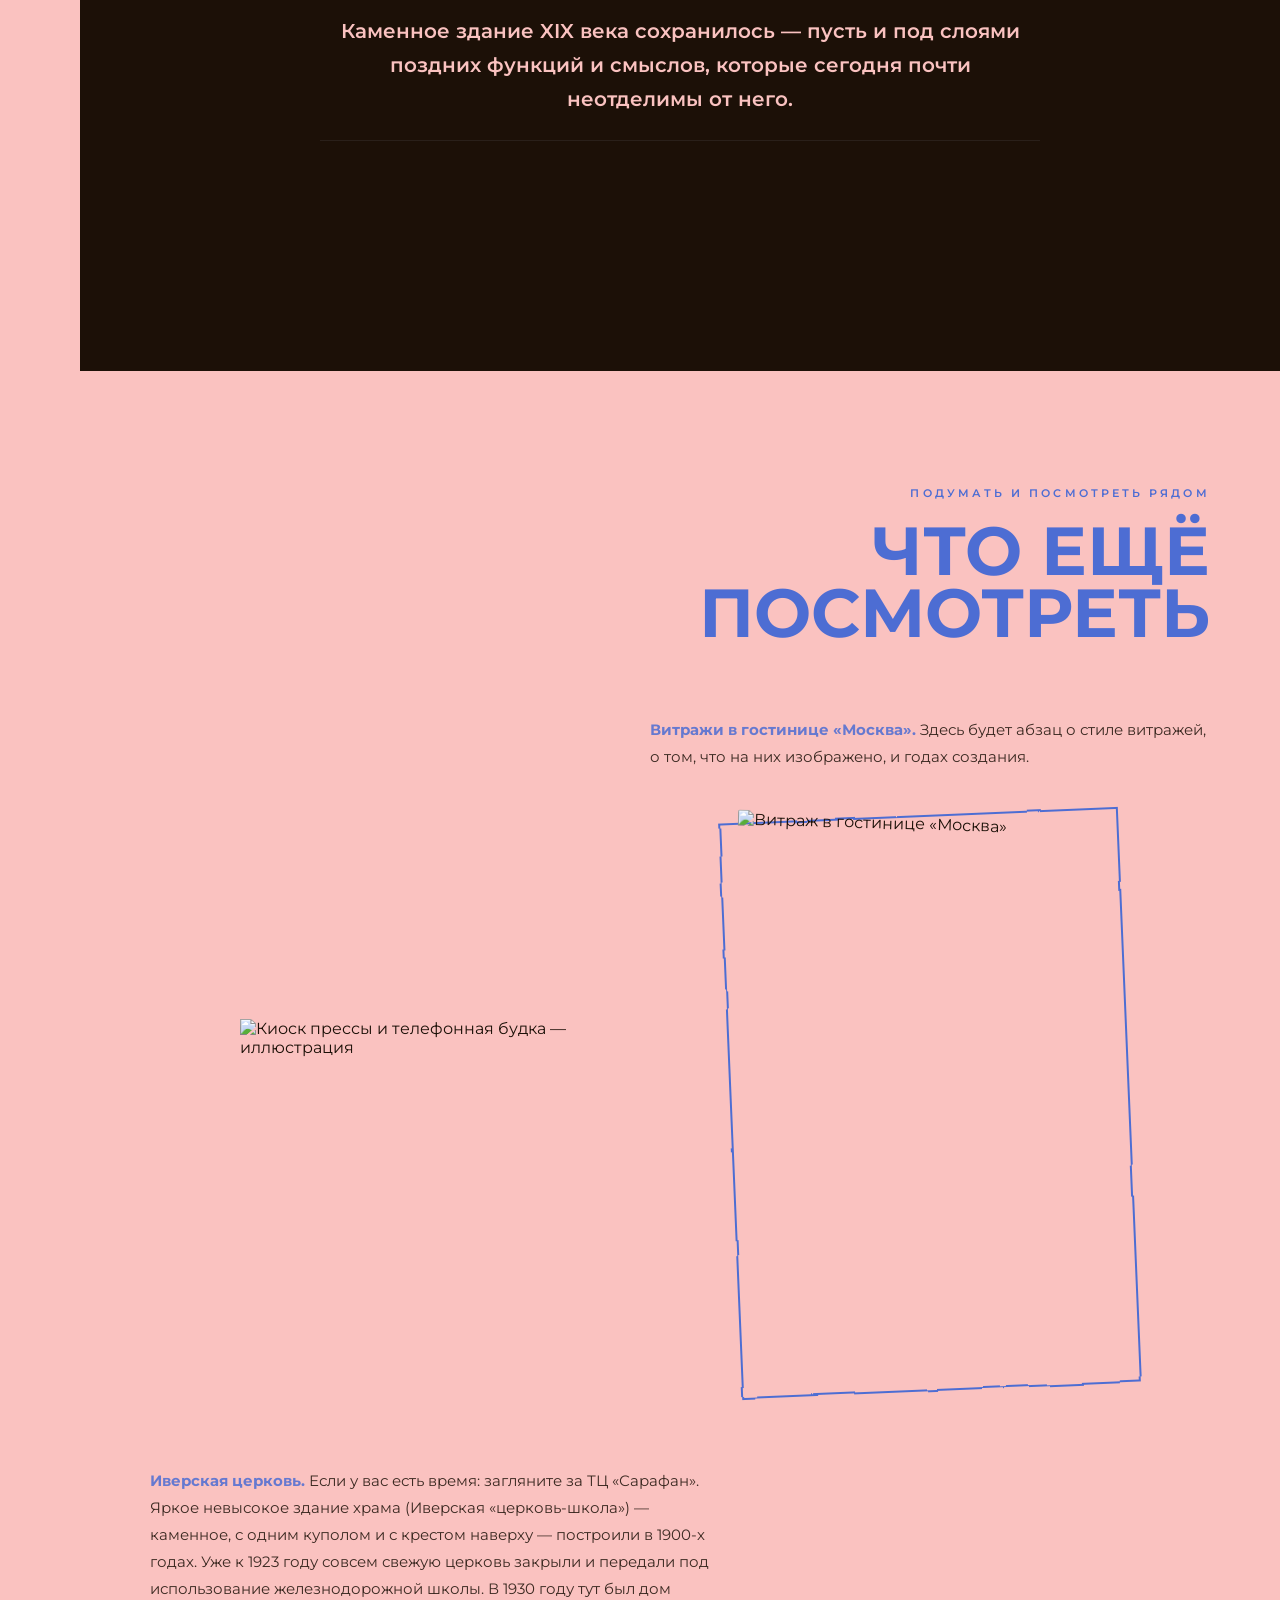
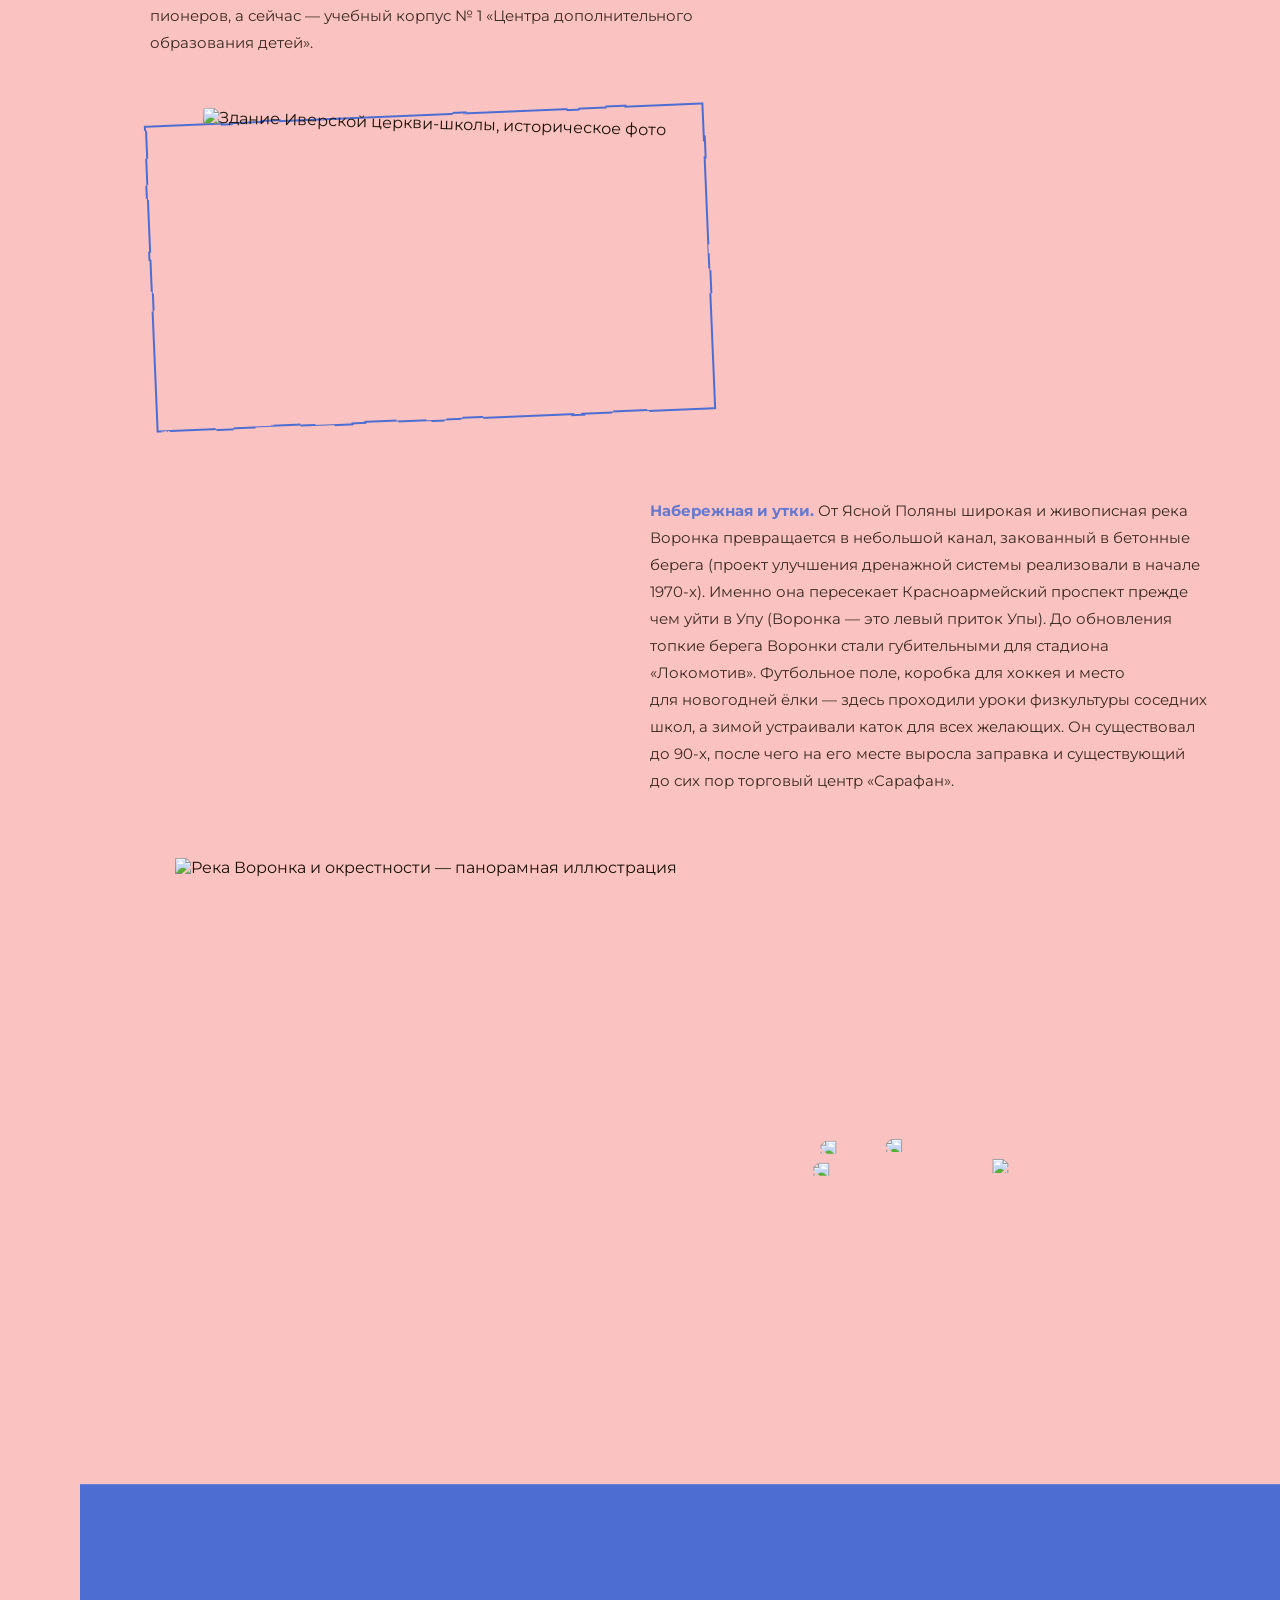
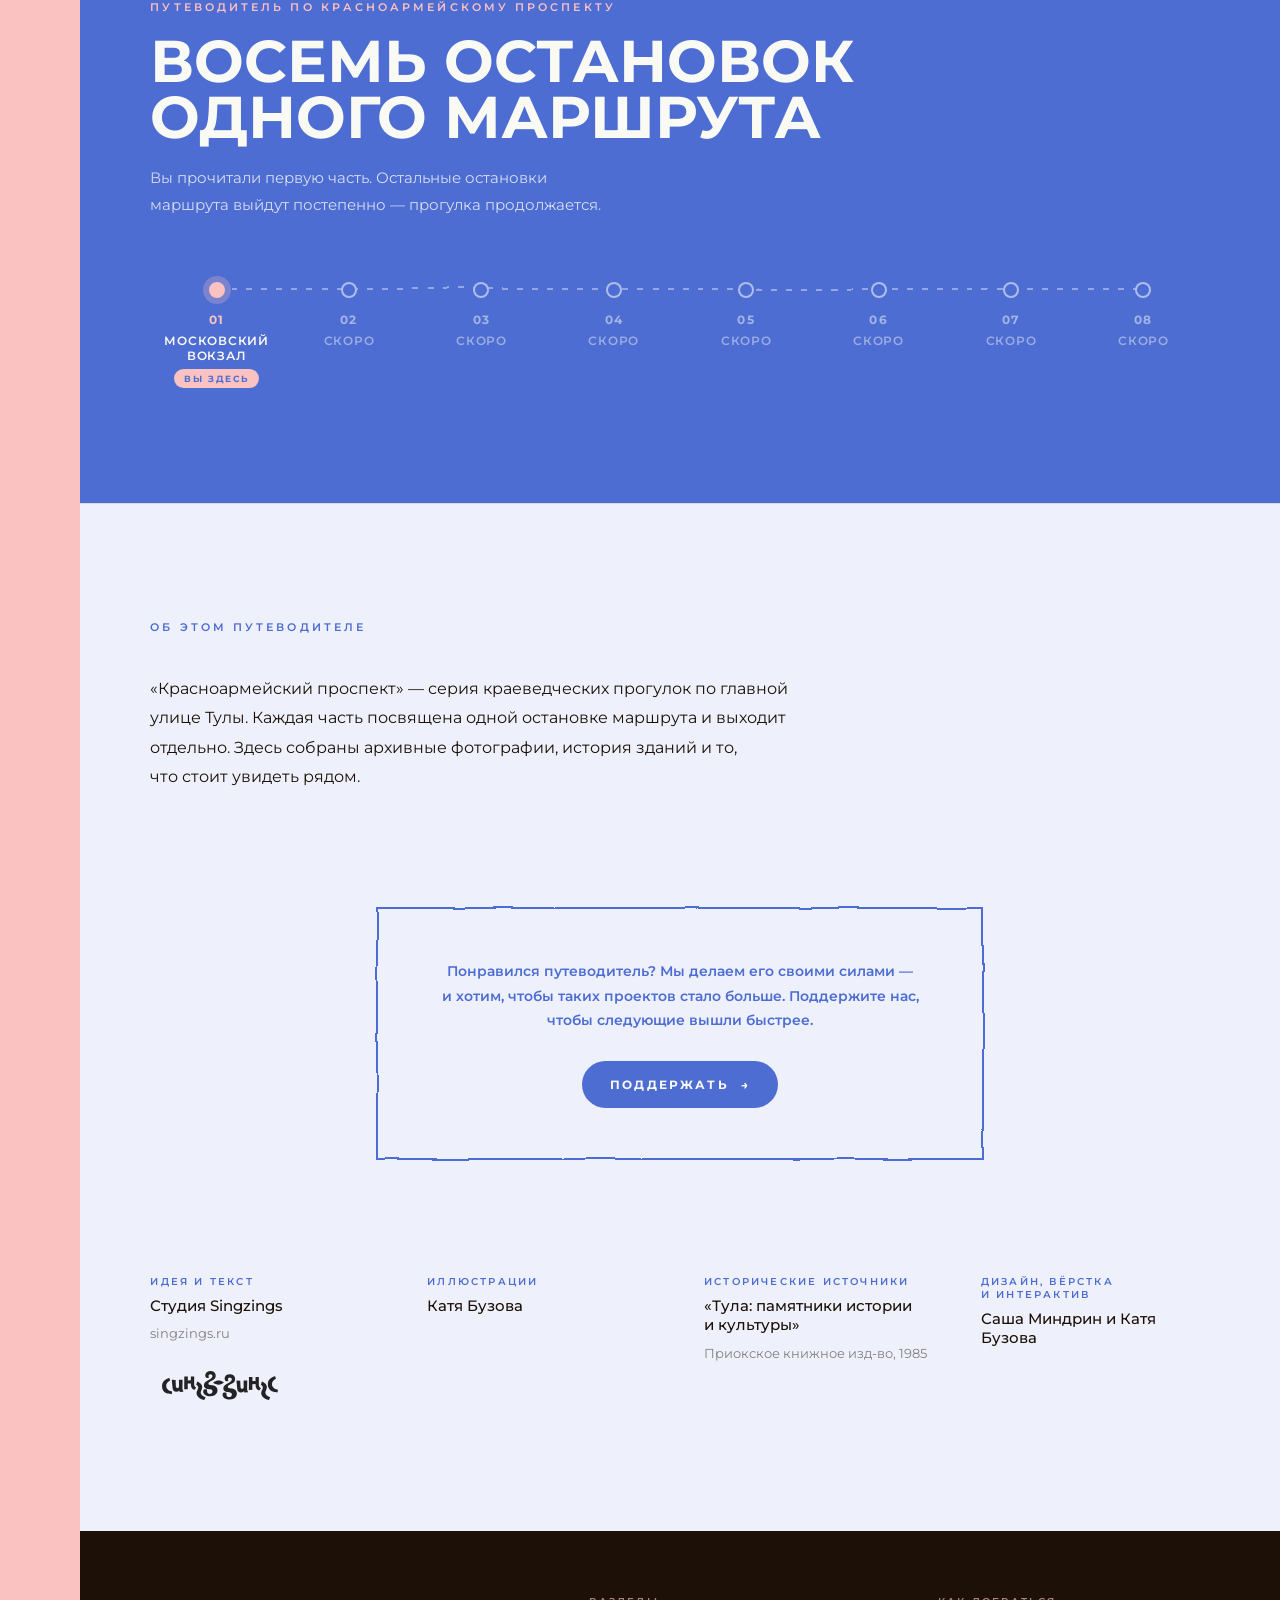
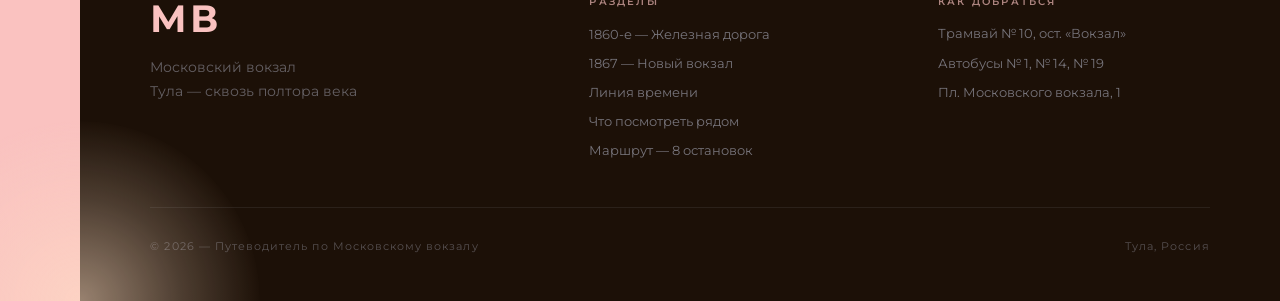
==== commit 003f43da: "Мобильная donate-face: над кнопкой (между текстом и кнопкой) Co-Authored-By: Claude Fable 5 <noreply" ====
--- a/moskovskiy-vokzal.html
+++ b/moskovskiy-vokzal.html
@@ -27,7 +27,7 @@
   <link rel="preconnect" href="https://i.postimg.cc" />
   <link rel="preconnect" href="https://vxxzyggeogbjxjlrhcus.supabase.co" />
   <link href="https://fonts.googleapis.com/css2?family=Montserrat:ital,wght@0,400;0,500;0,600;0,700;1,400;1,500;1,600&display=swap" rel="stylesheet" />
-  <link rel="stylesheet" href="style.css?v=20260717za24" />
+  <link rel="stylesheet" href="style.css?v=20260717za25" />
 
   <!-- Lottie (лёгкая SVG-сборка) — анимация птиц в hero -->
   <script src="https://cdnjs.cloudflare.com/ajax/libs/bodymovin/5.12.2/lottie_light.min.js" defer></script>
--- a/style.css
+++ b/style.css
@@ -3929,6 +3929,7 @@
     transform: none;
     margin: 0;
     width: 46px;
+    order: -1;   /* над кнопкой — между текстом и кнопкой */
   }
 
   /* бабл на реке — чуть меньше */
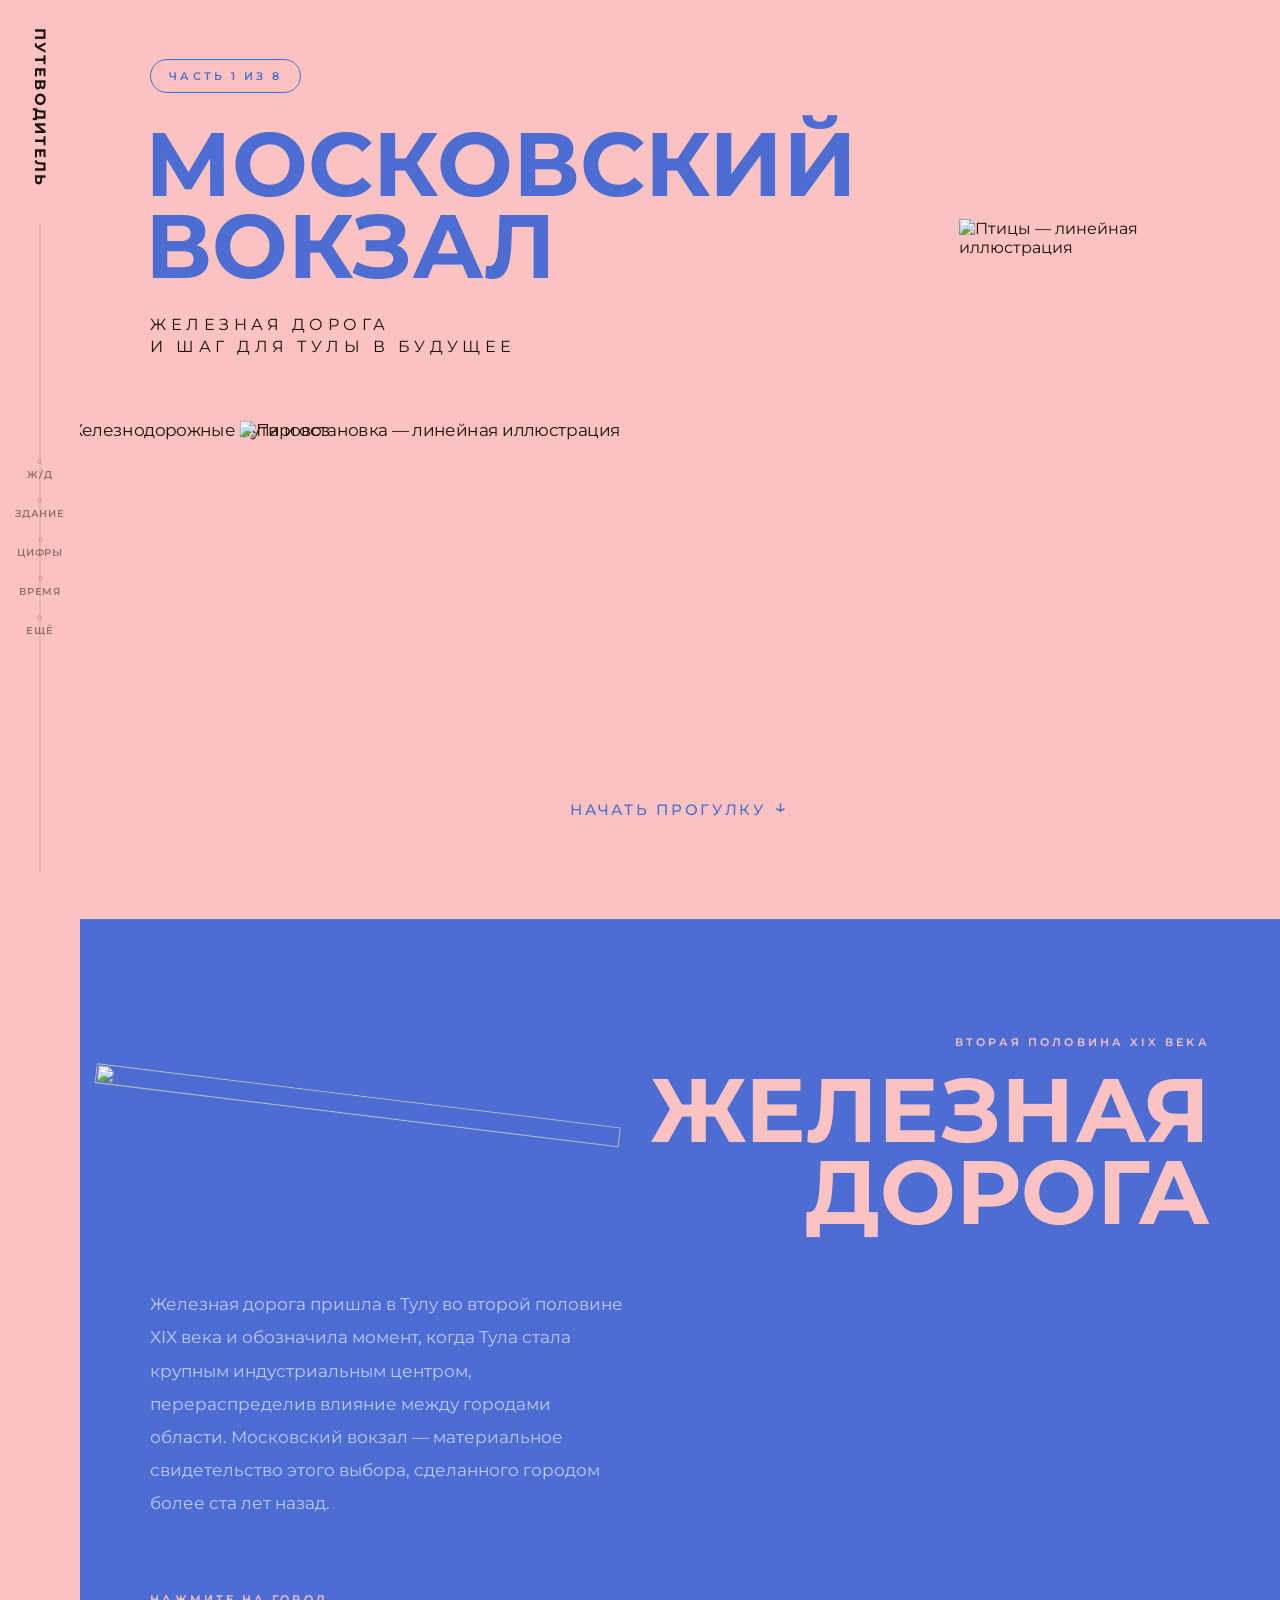
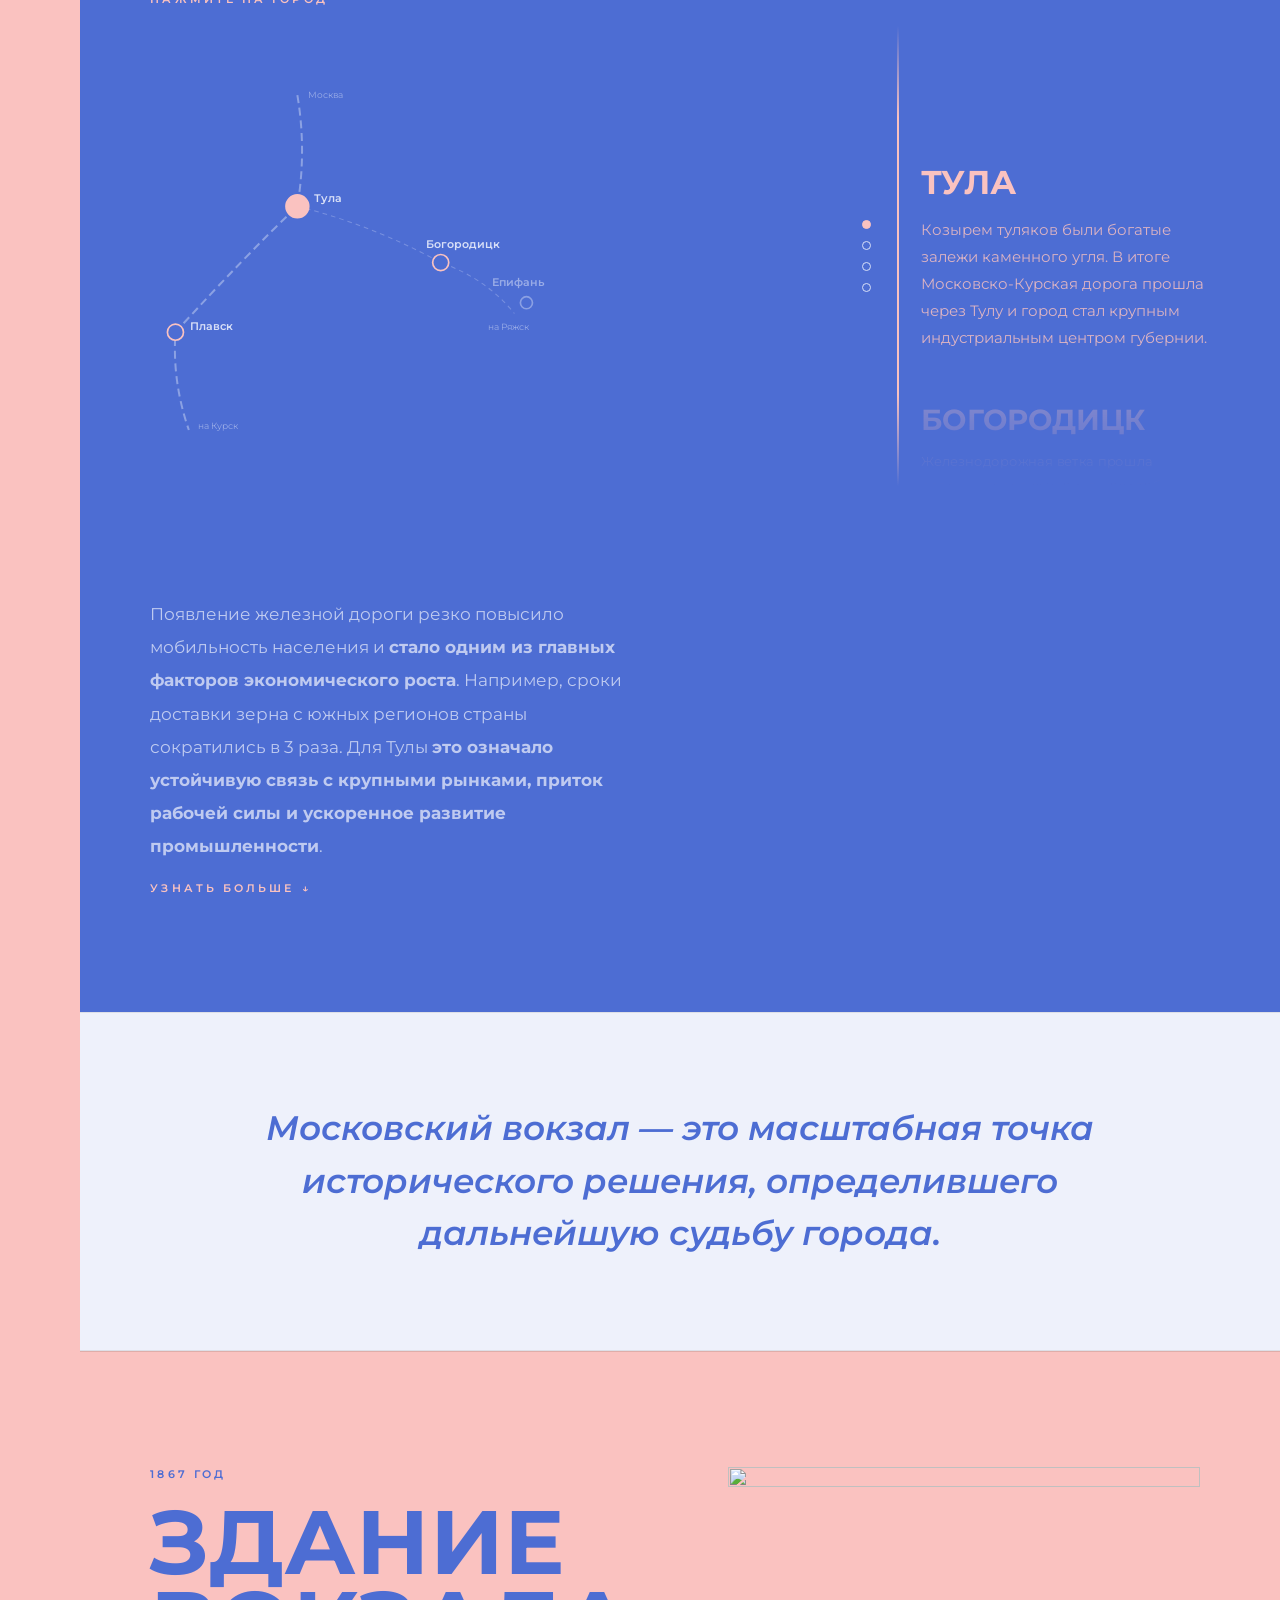
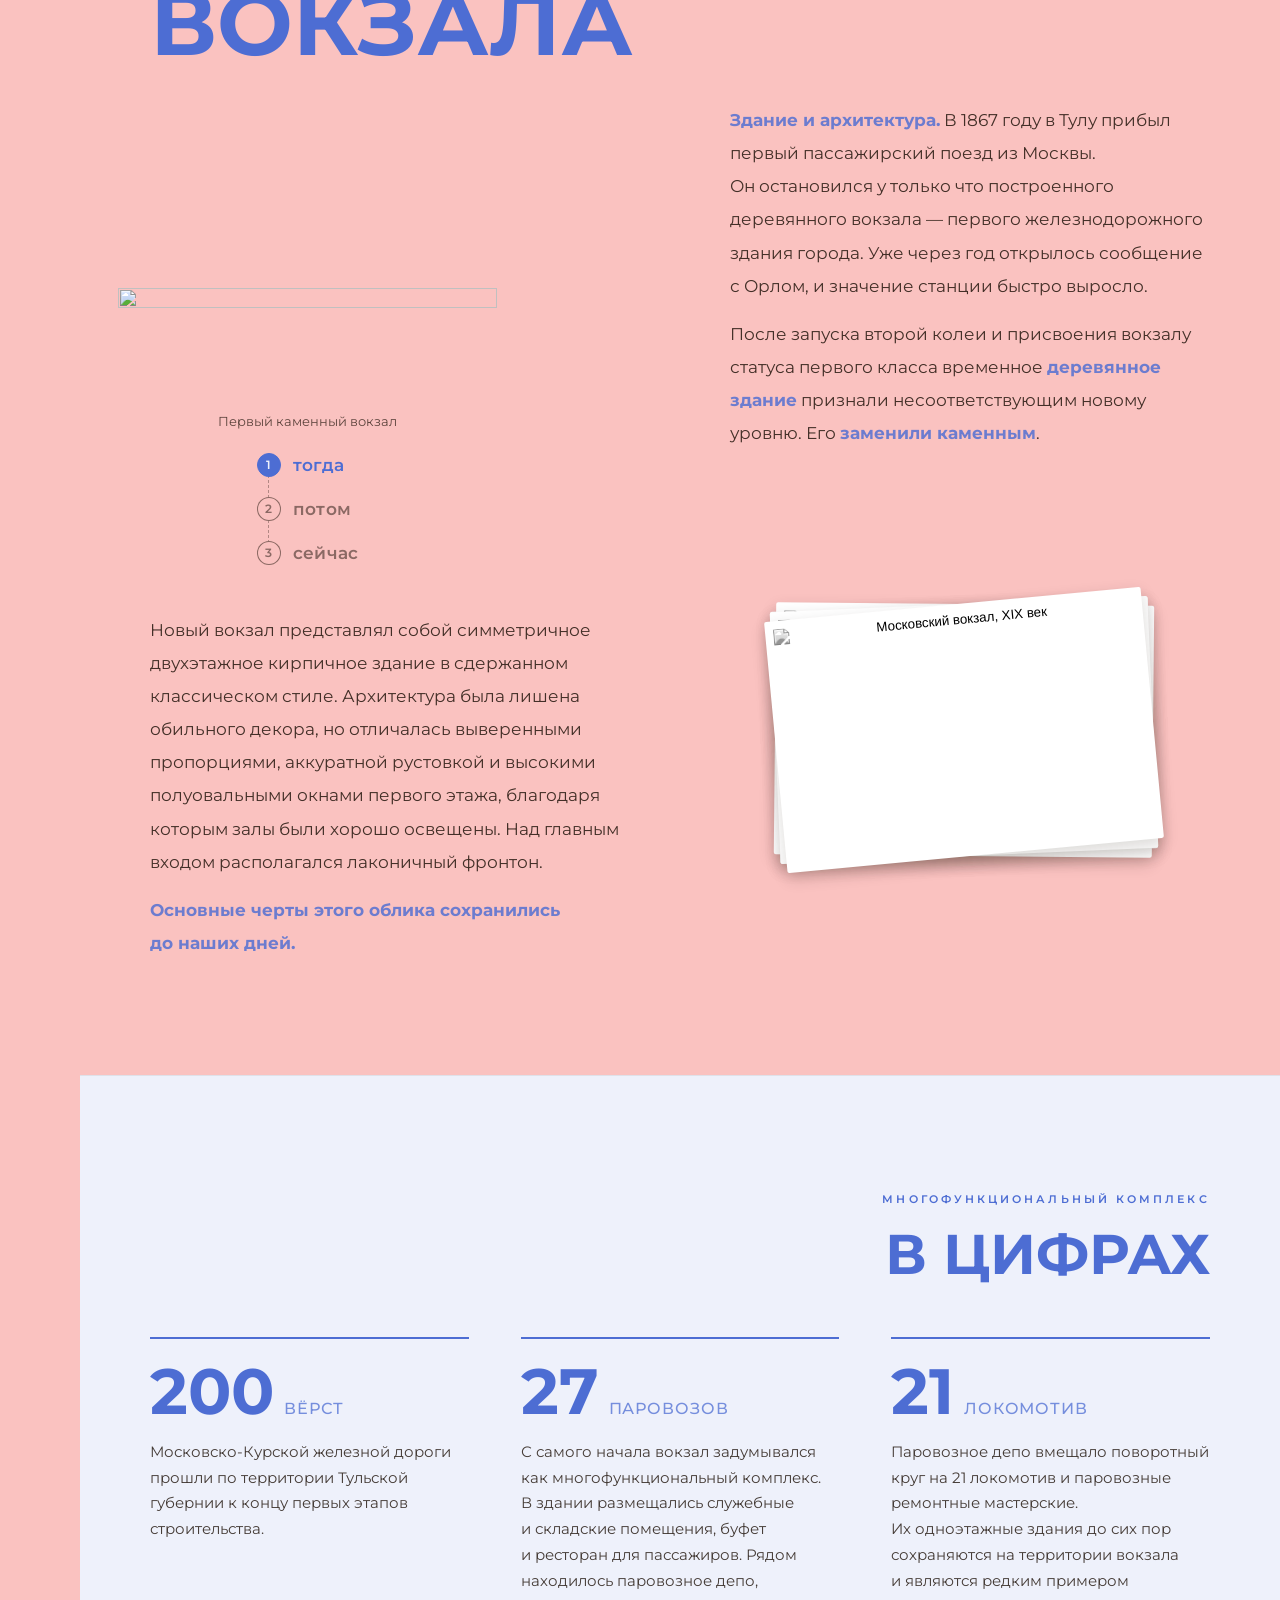
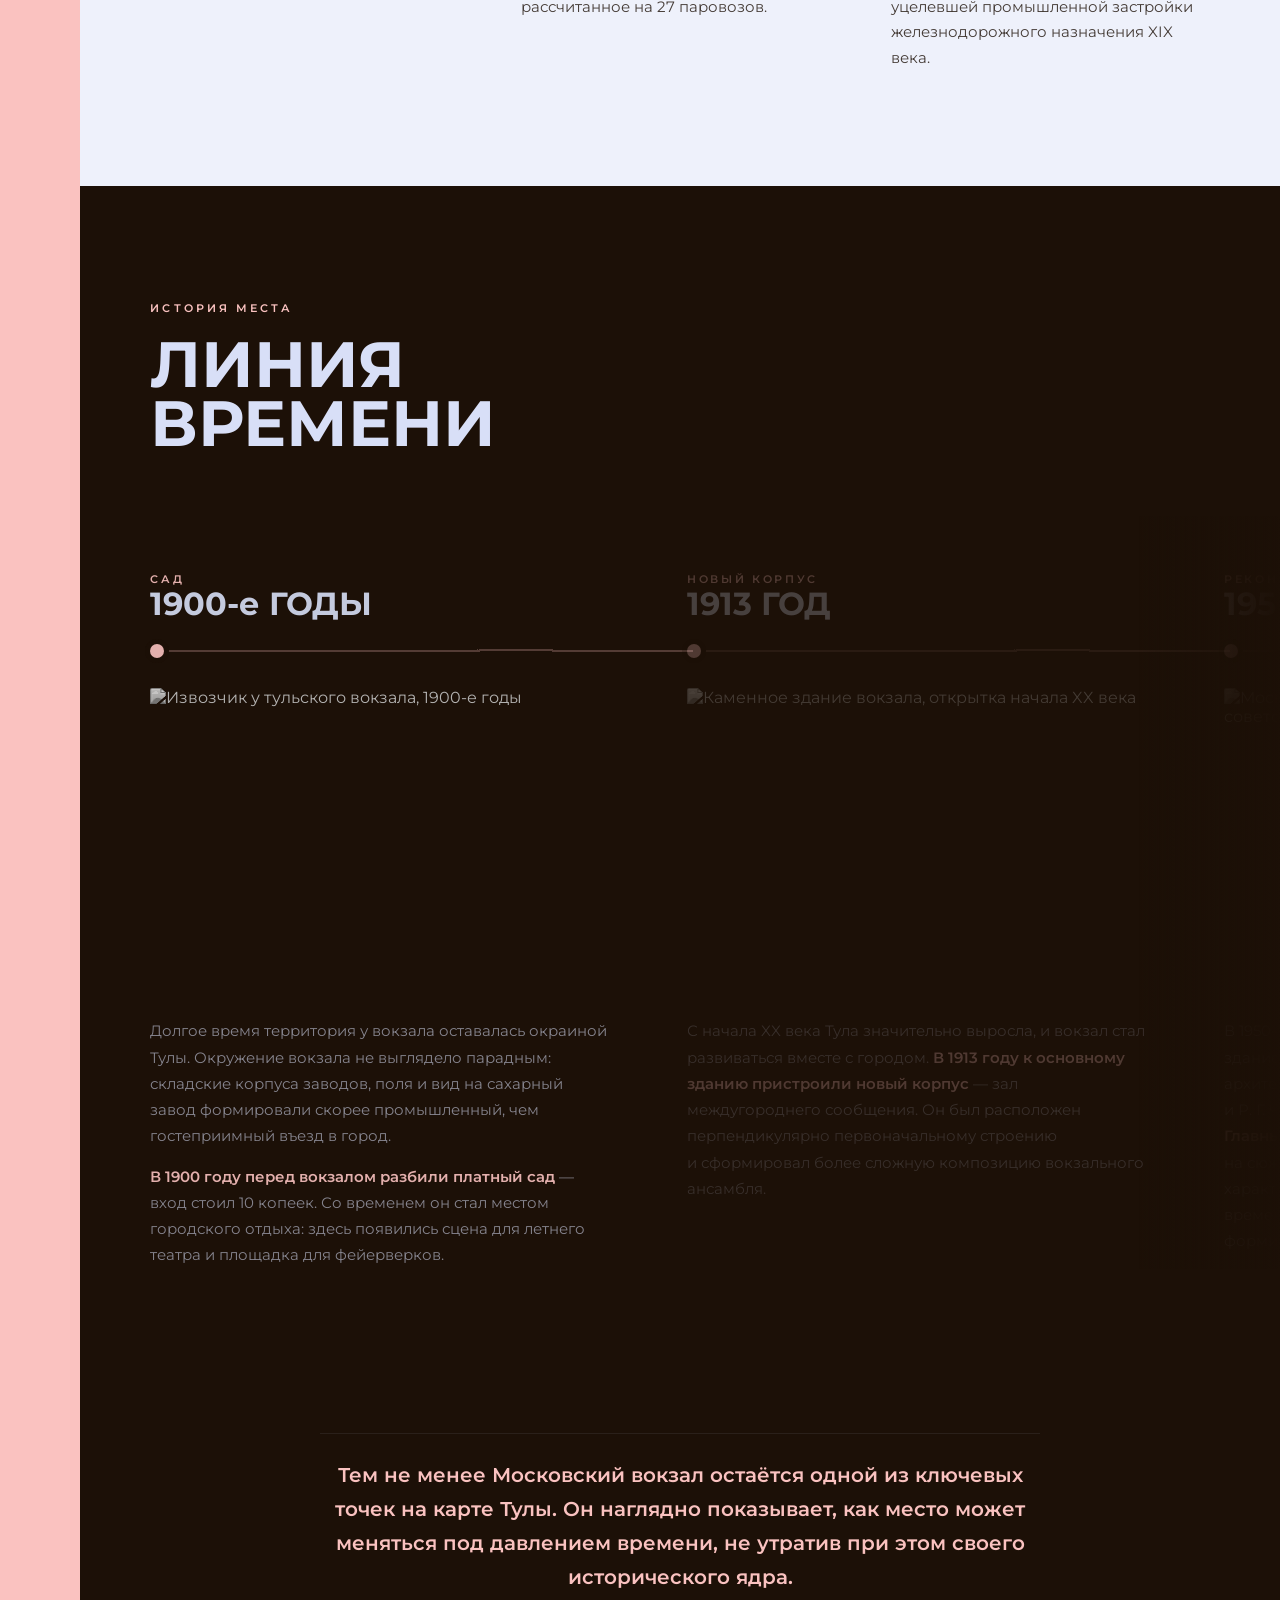
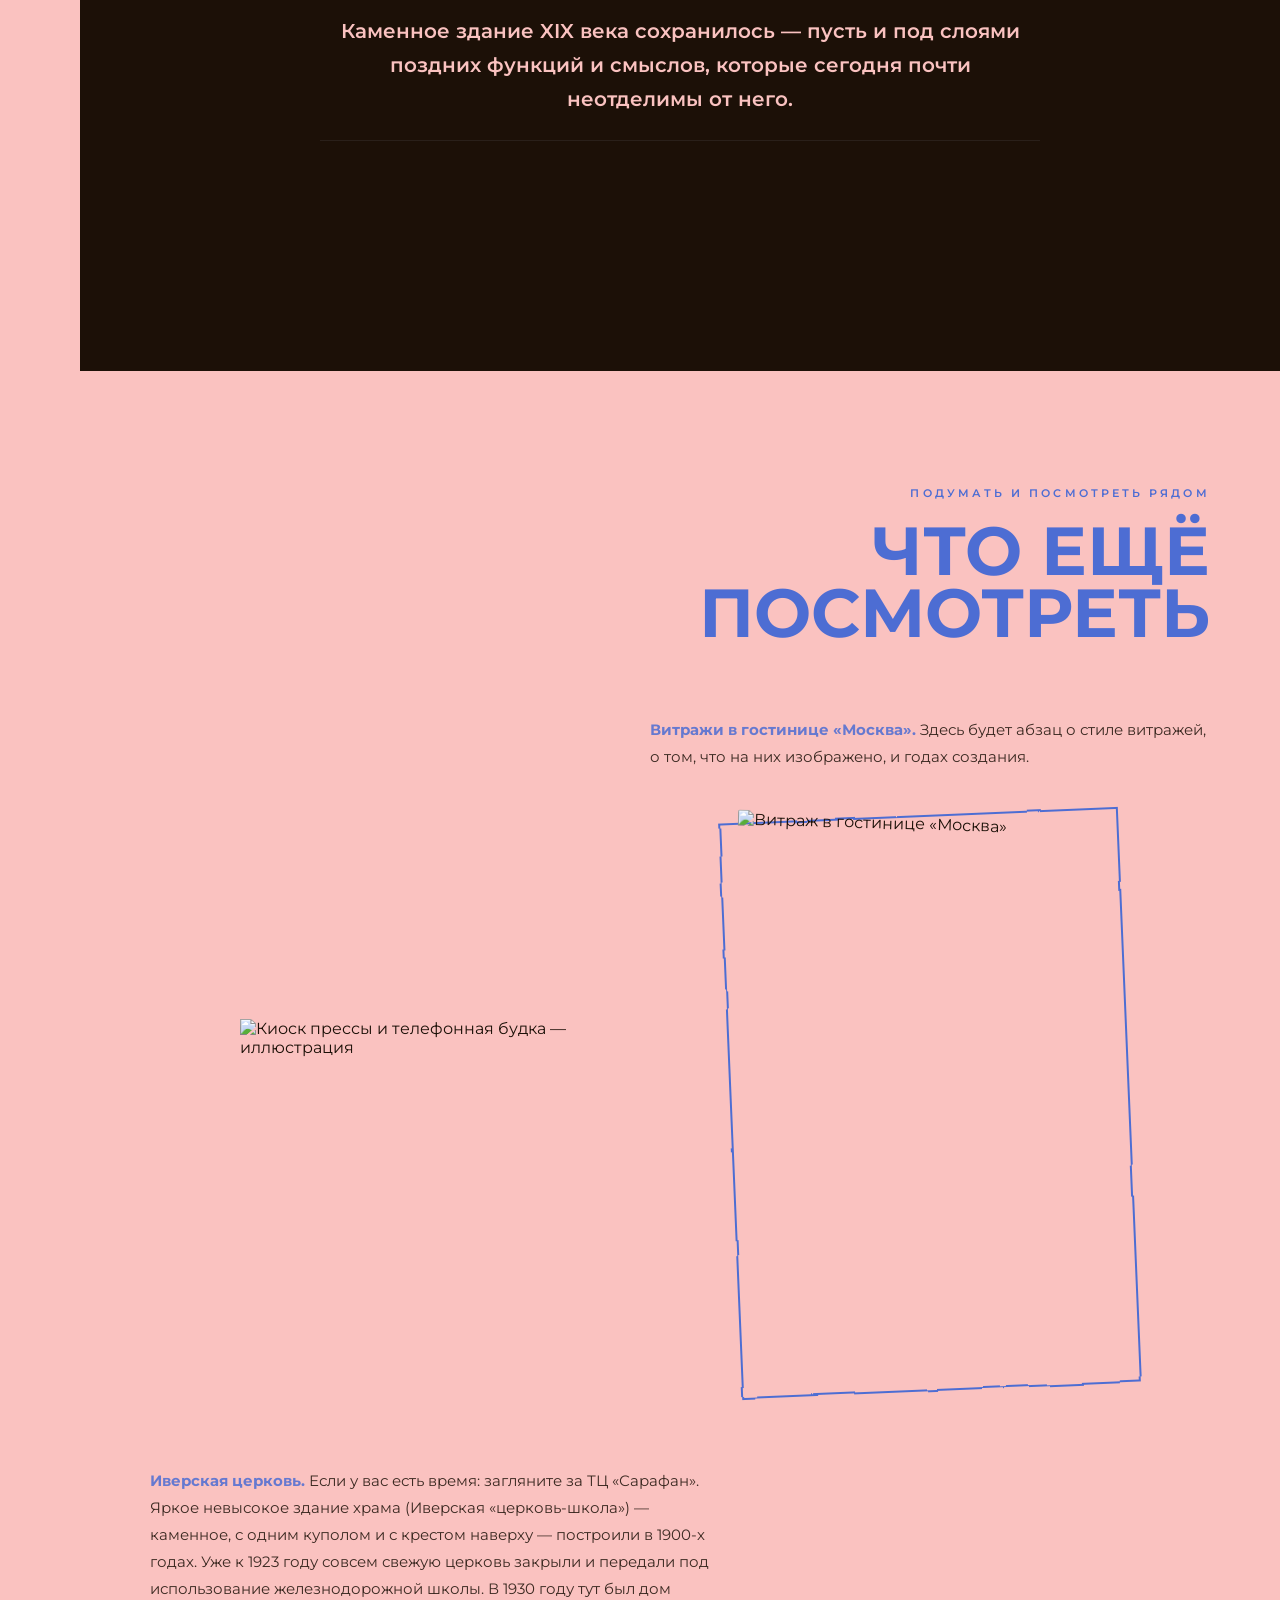
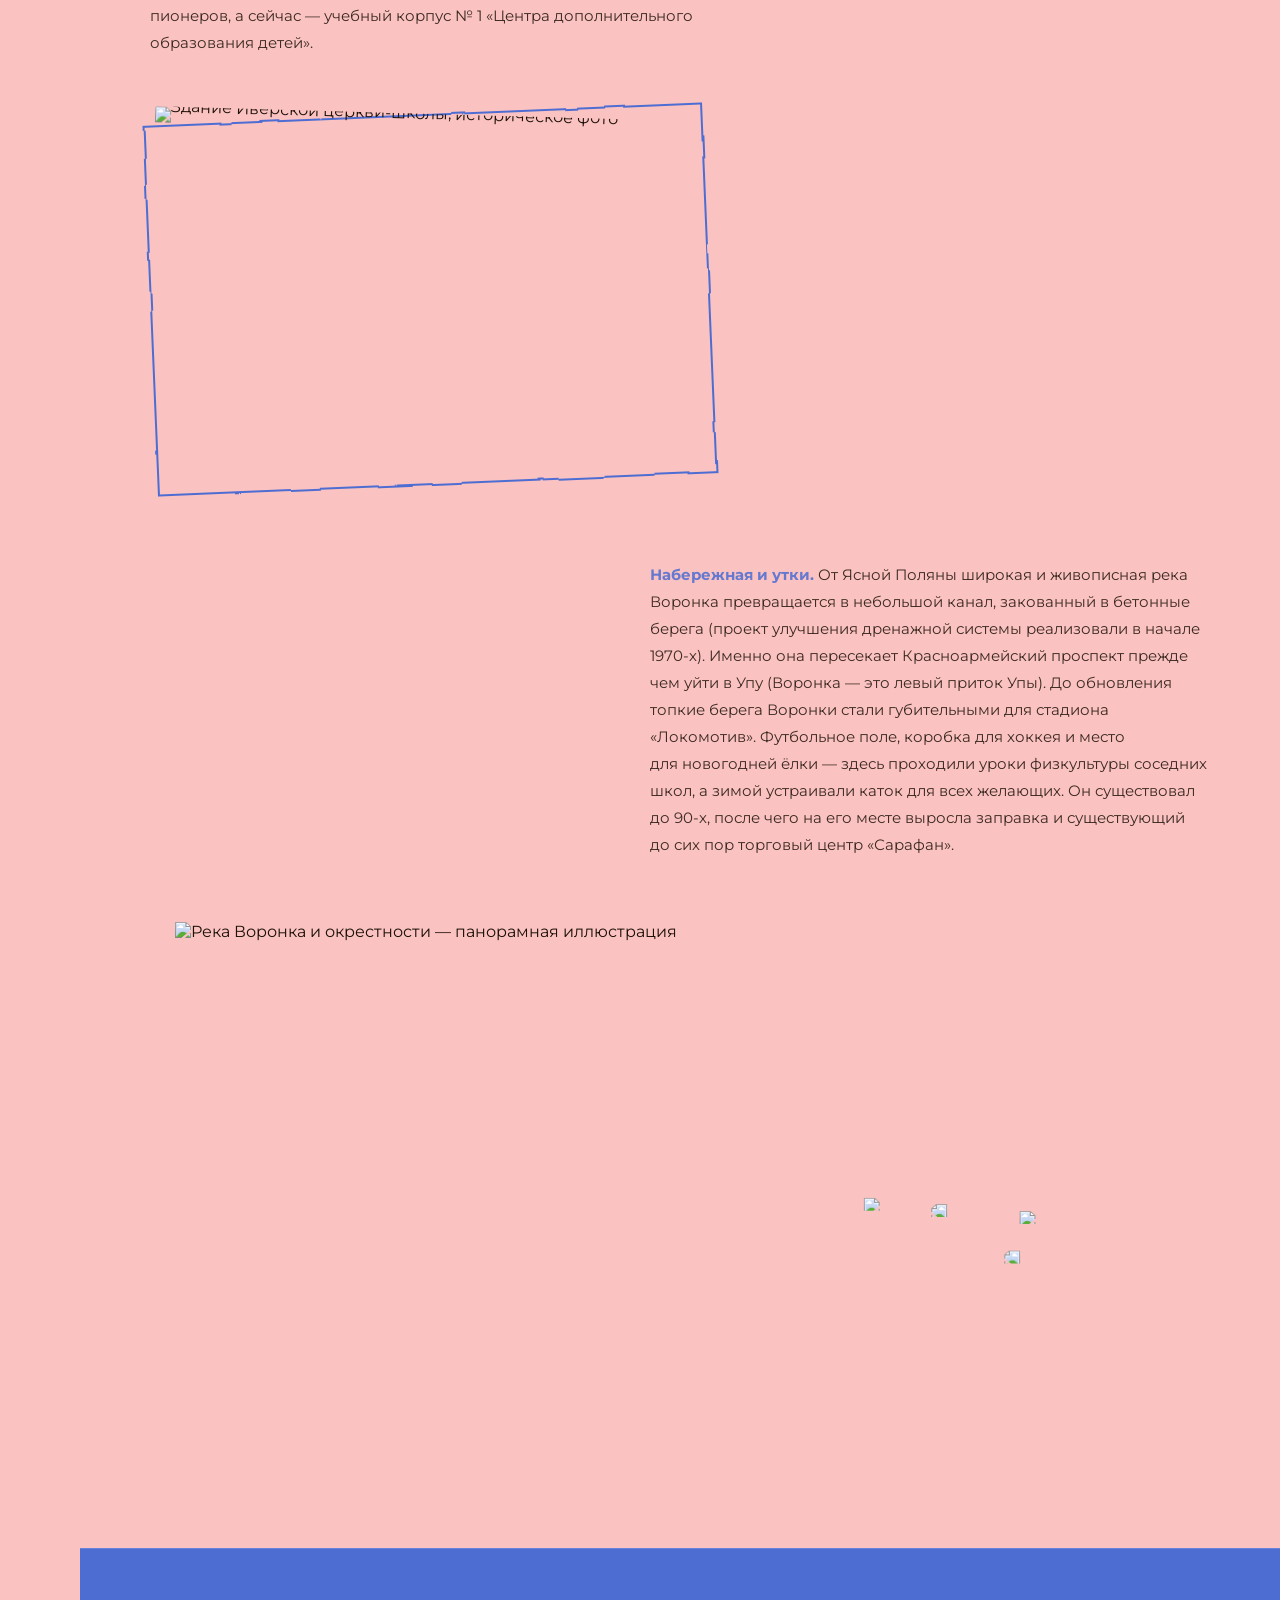
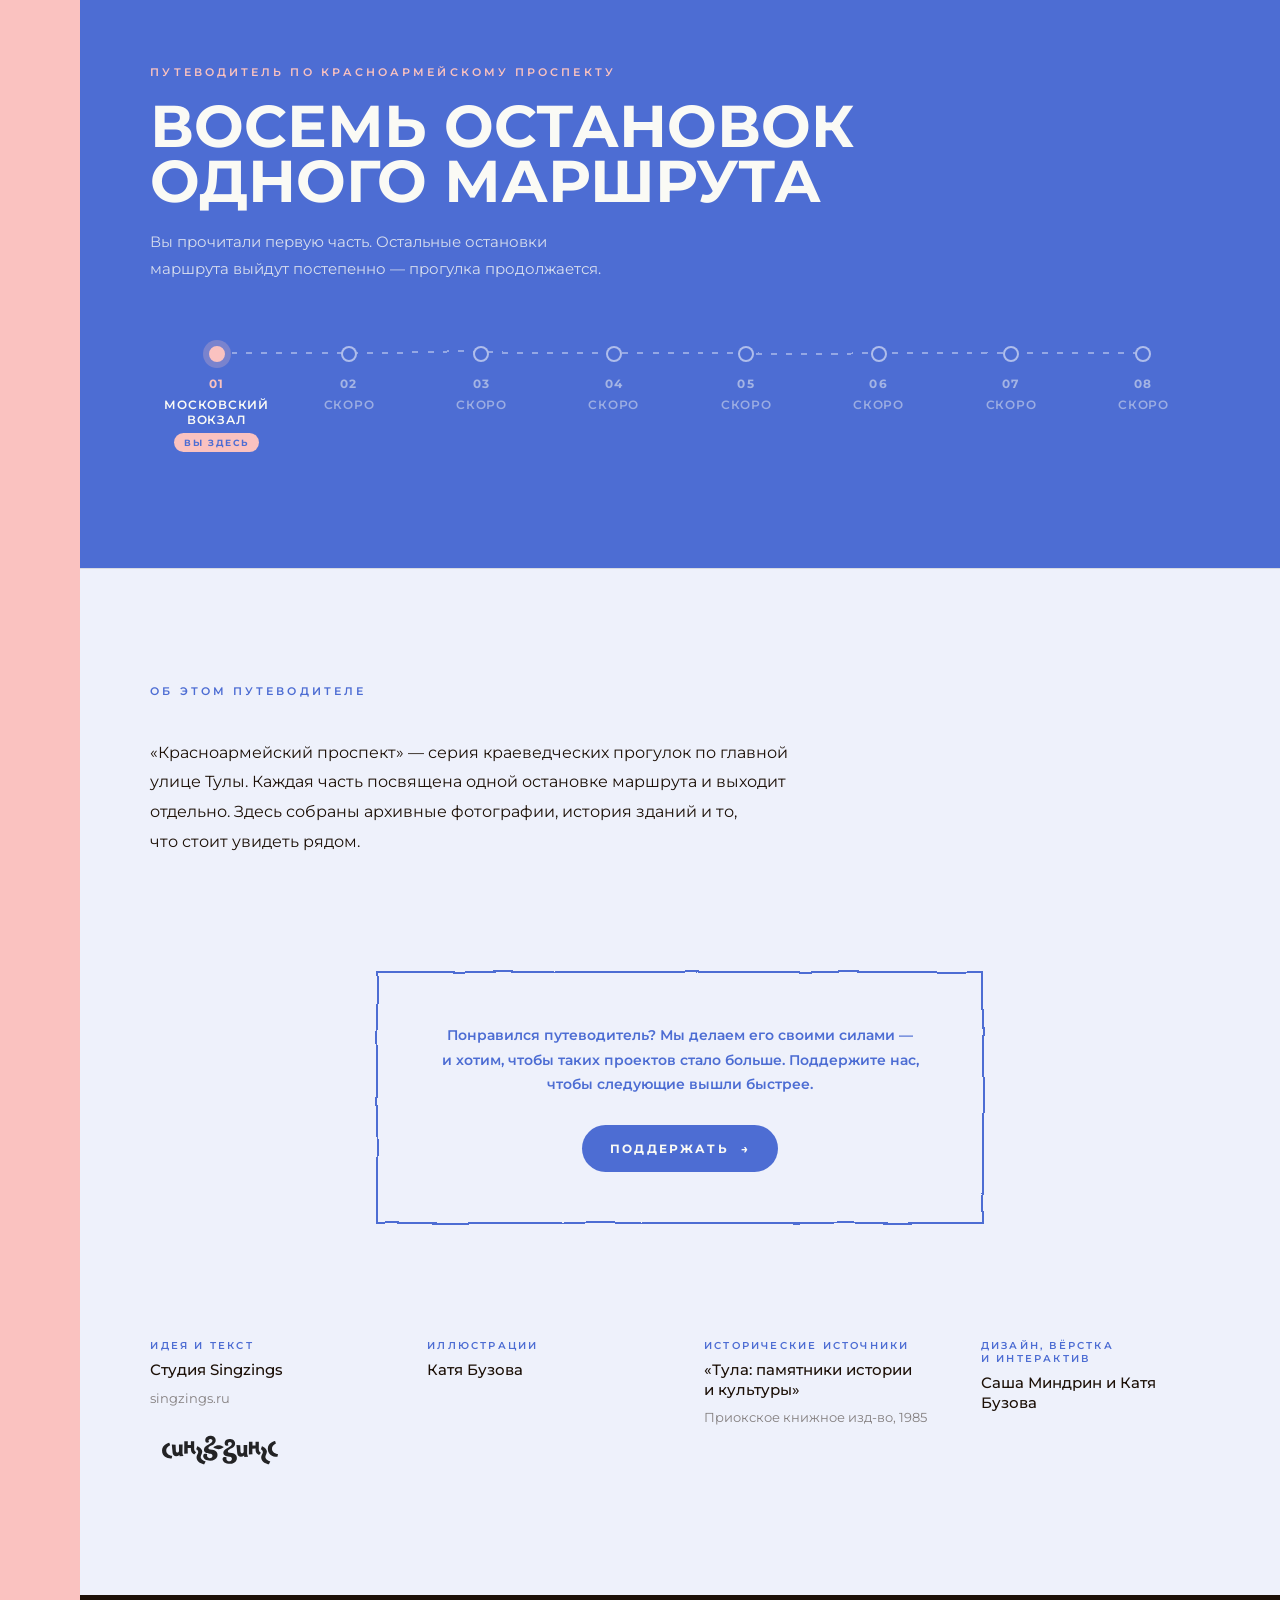
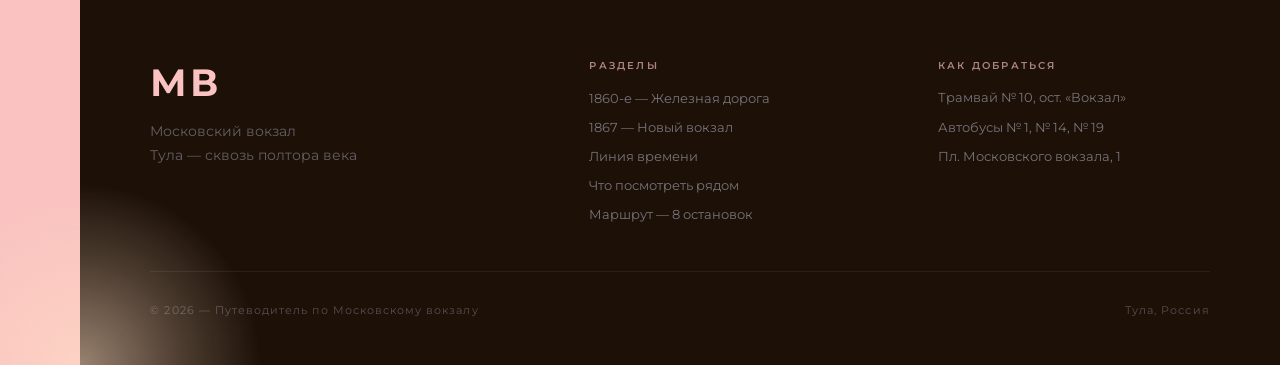
==== commit 9c2c9465: "Фикс: фото Иверской не грузилось в моб. Safari (flex+picture схлопывалось) — picture сделан блоком н" ====
--- a/moskovskiy-vokzal.html
+++ b/moskovskiy-vokzal.html
@@ -27,7 +27,7 @@
   <link rel="preconnect" href="https://i.postimg.cc" />
   <link rel="preconnect" href="https://vxxzyggeogbjxjlrhcus.supabase.co" />
   <link href="https://fonts.googleapis.com/css2?family=Montserrat:ital,wght@0,400;0,500;0,600;0,700;1,400;1,500;1,600&display=swap" rel="stylesheet" />
-  <link rel="stylesheet" href="style.css?v=20260717za25" />
+  <link rel="stylesheet" href="style.css?v=20260717za26" />
 
   <!-- Lottie (лёгкая SVG-сборка) — анимация птиц в hero -->
   <script src="https://cdnjs.cloudflare.com/ajax/libs/bodymovin/5.12.2/lottie_light.min.js" defer></script>
--- a/style.css
+++ b/style.css
@@ -2815,6 +2815,8 @@
   margin-left: 0;
   margin-right: auto;
 }
+/* picture — блок на всю ширину: иначе в моб. Safari картинка схлопывается (flex-баг) */
+.nearby__photo--left picture { display: block; width: 100%; line-height: 0; }
 .nearby__photo--left img {
   width: 100%;
   position: relative;
